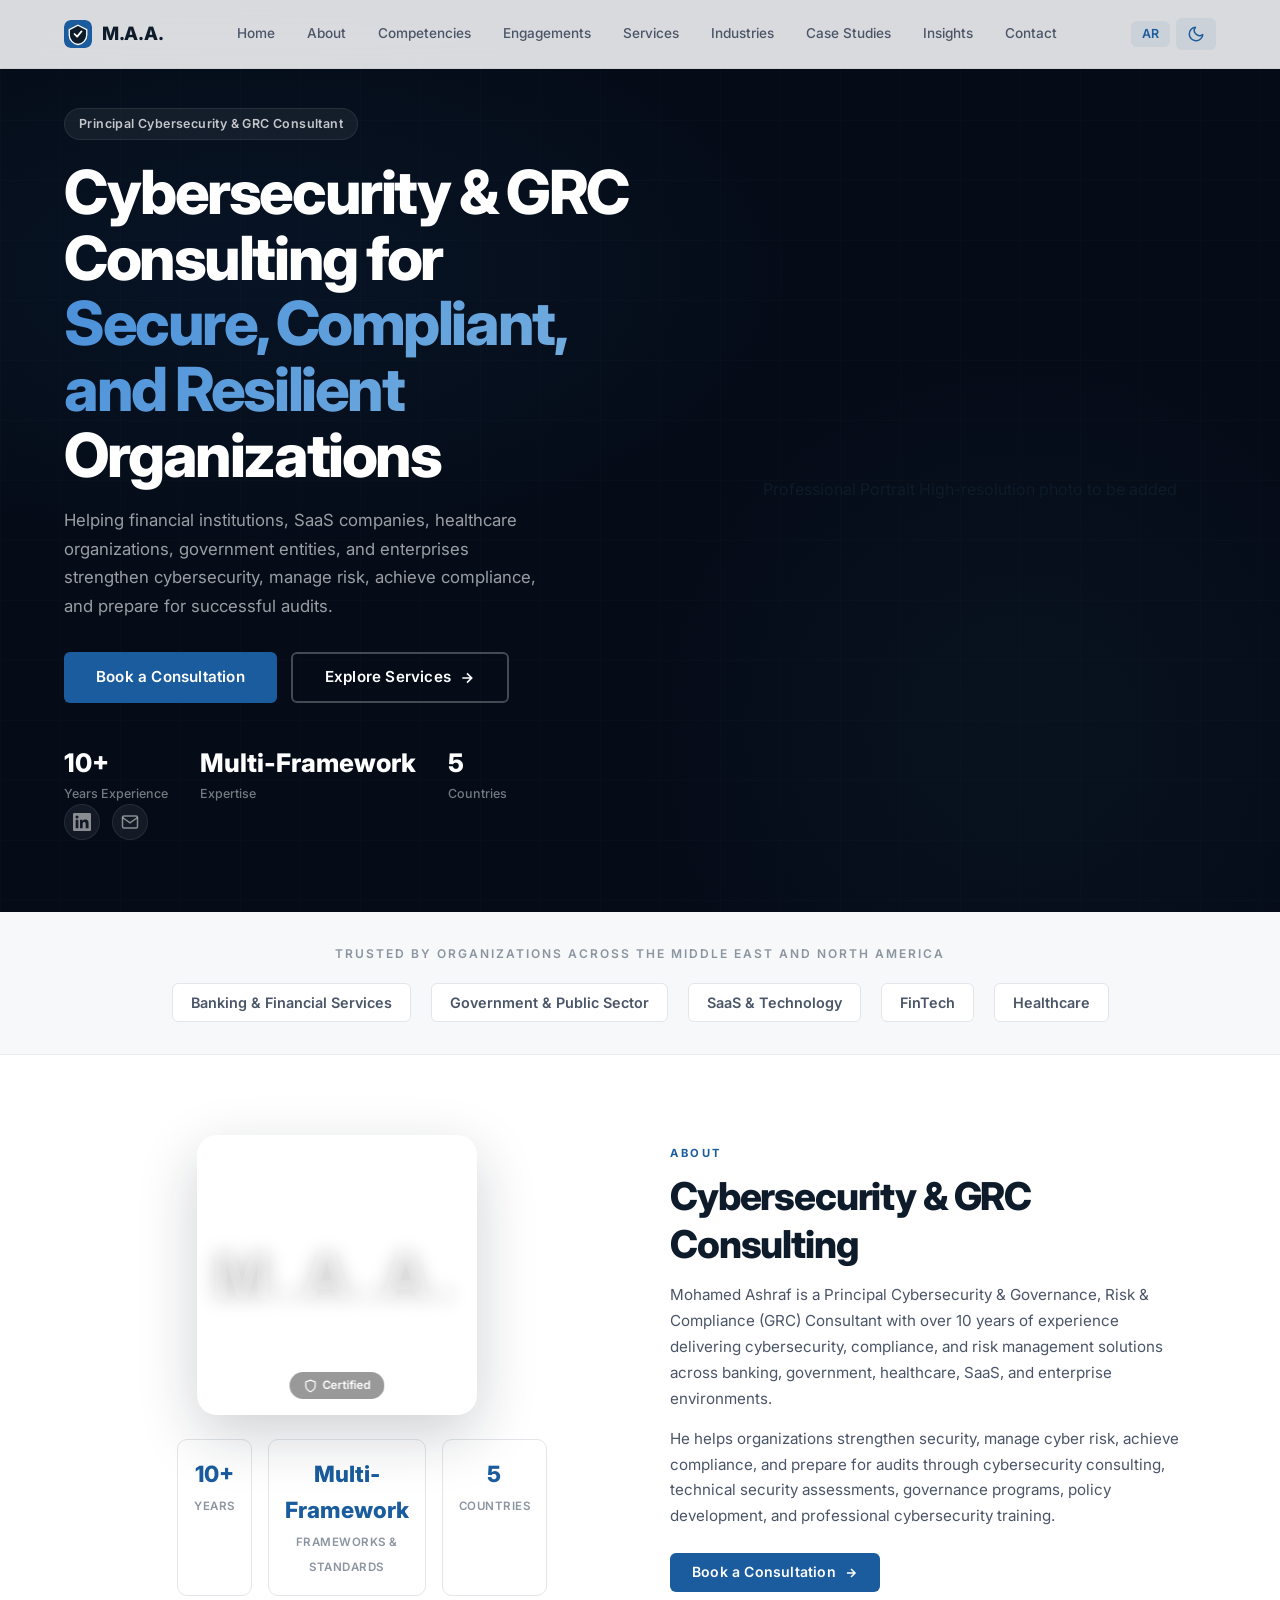
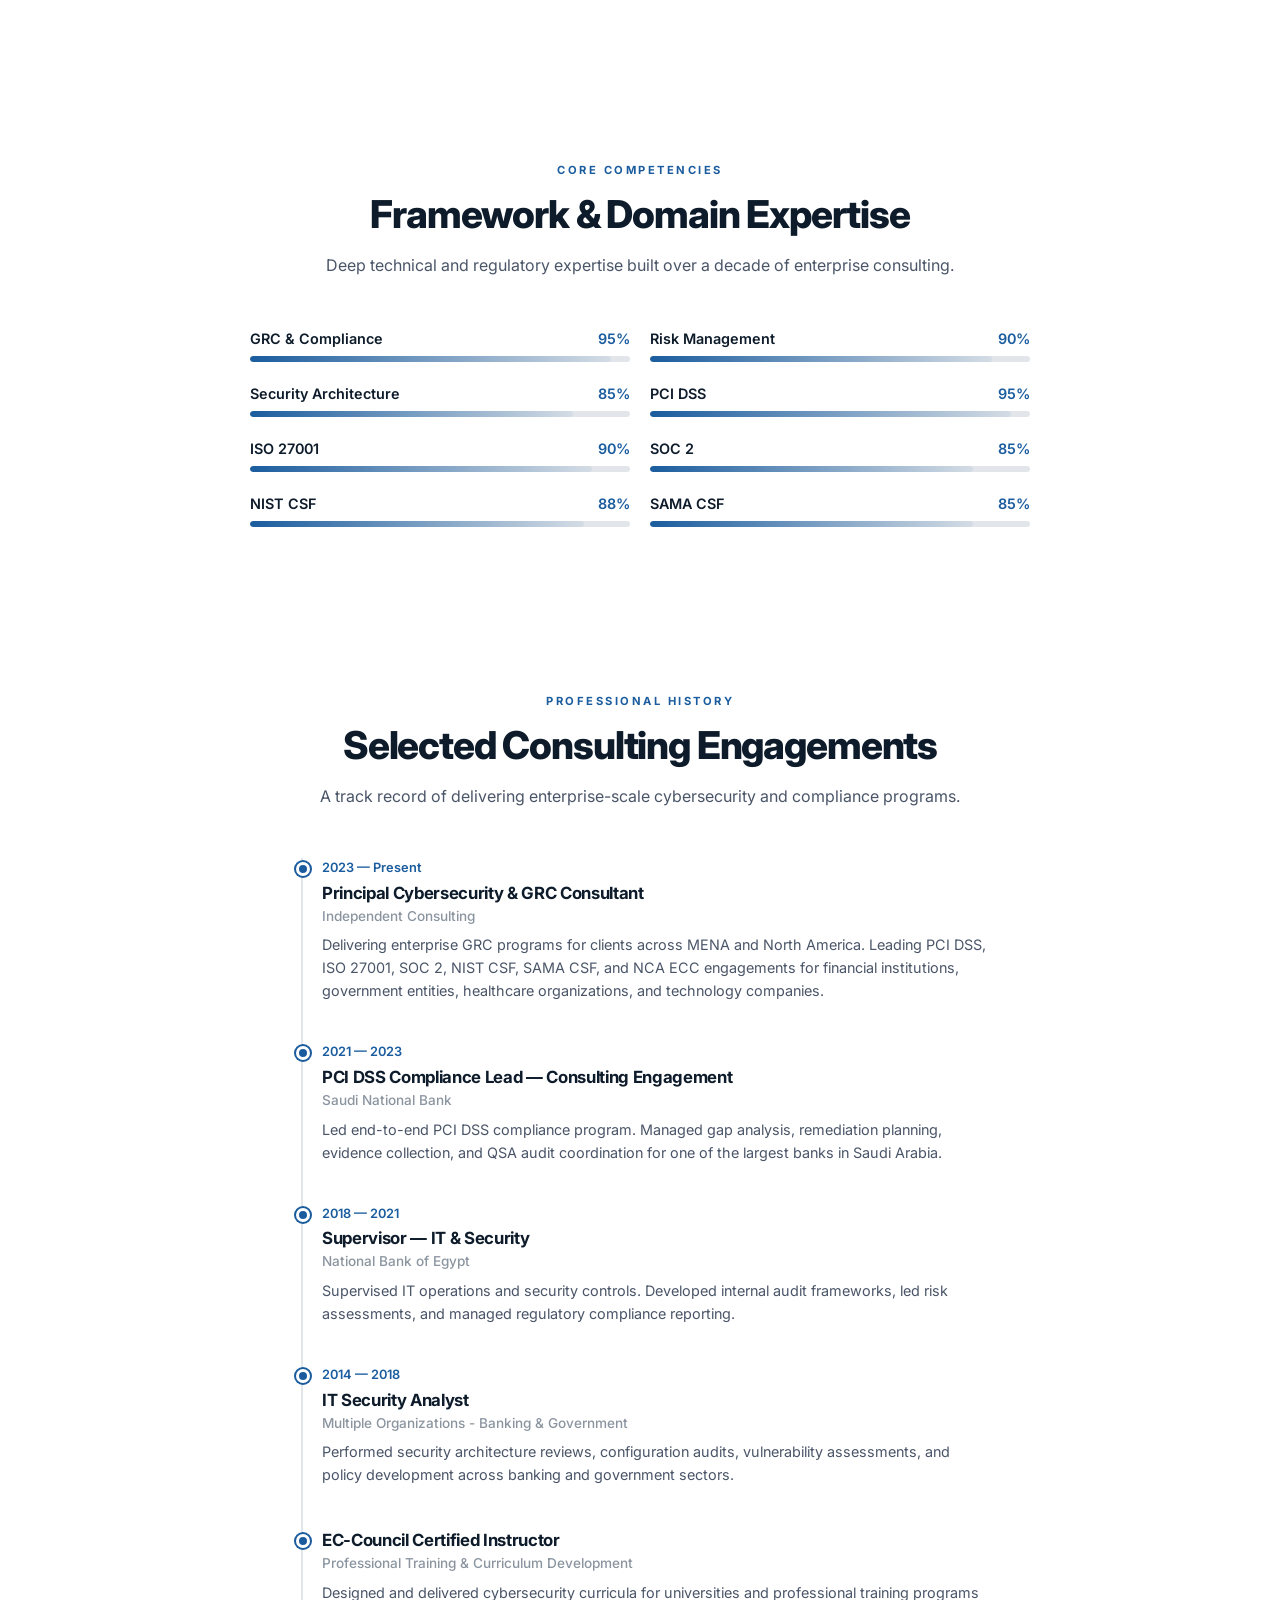
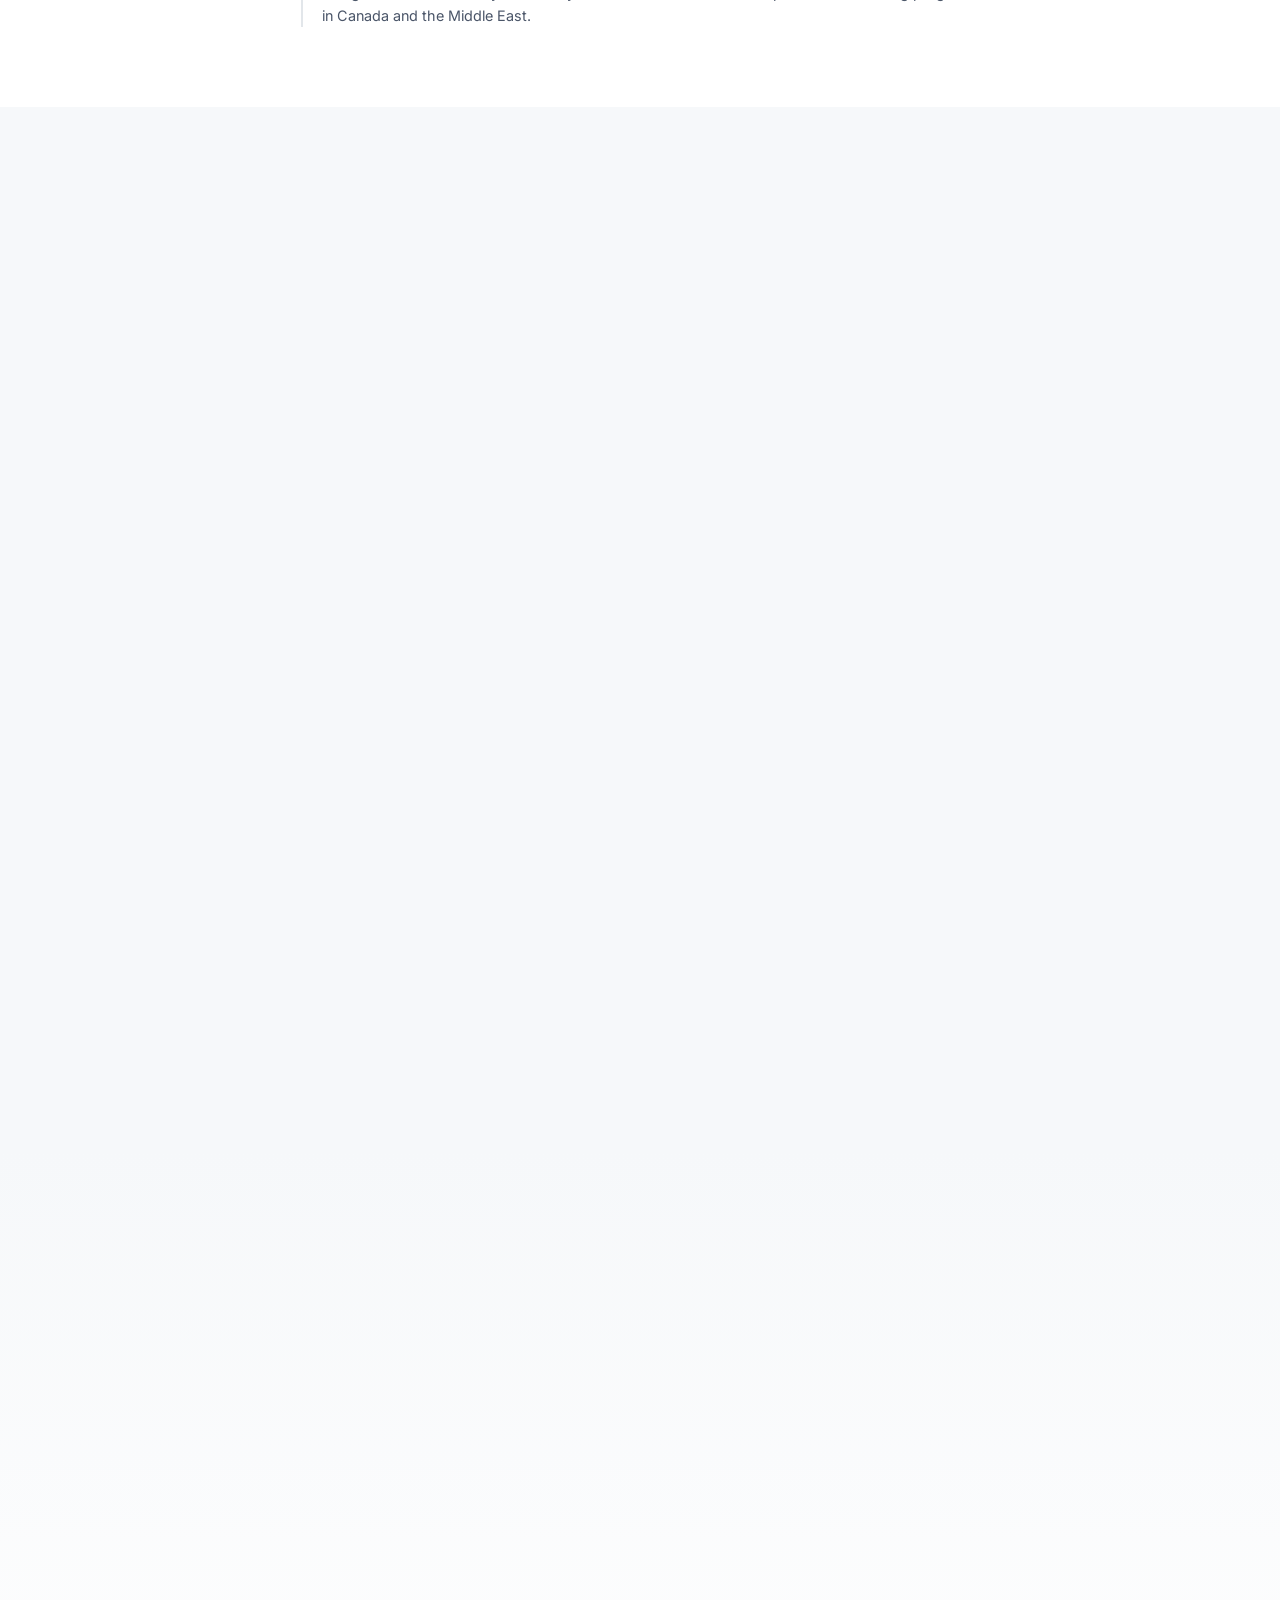
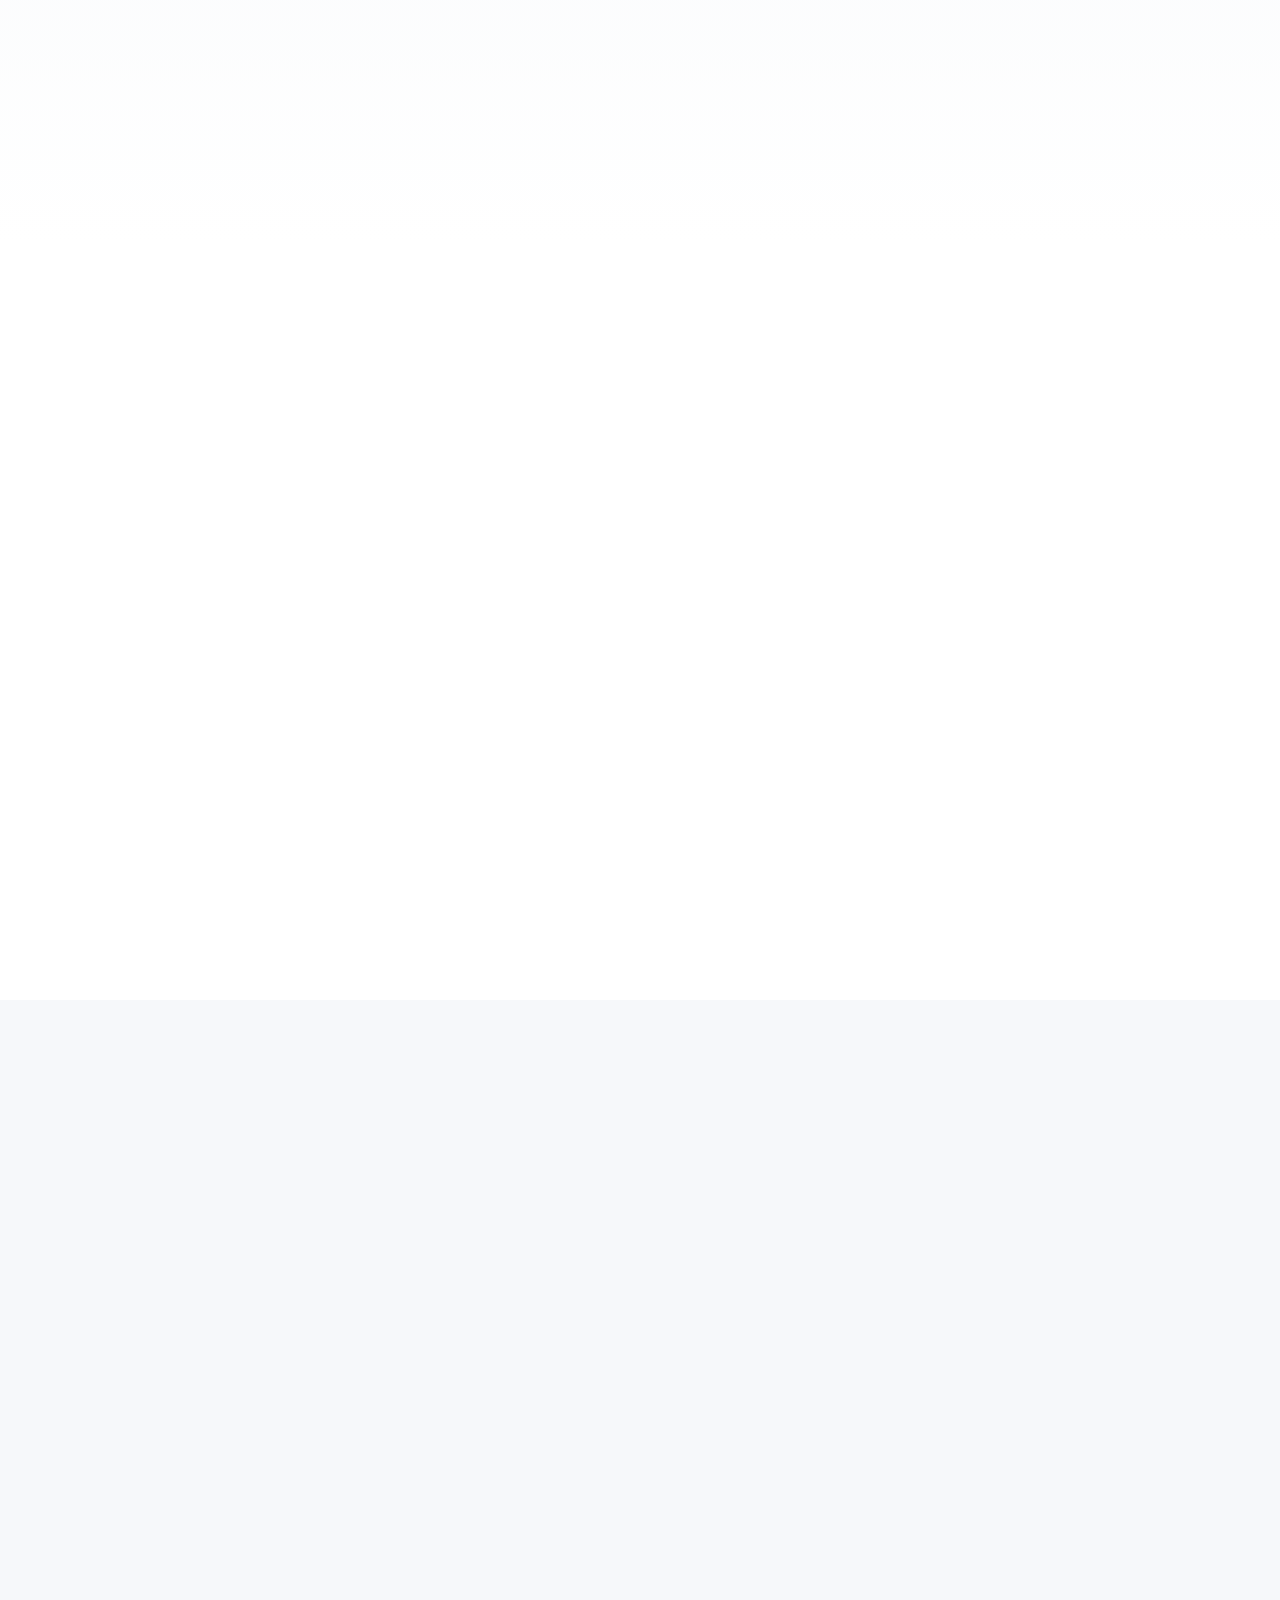
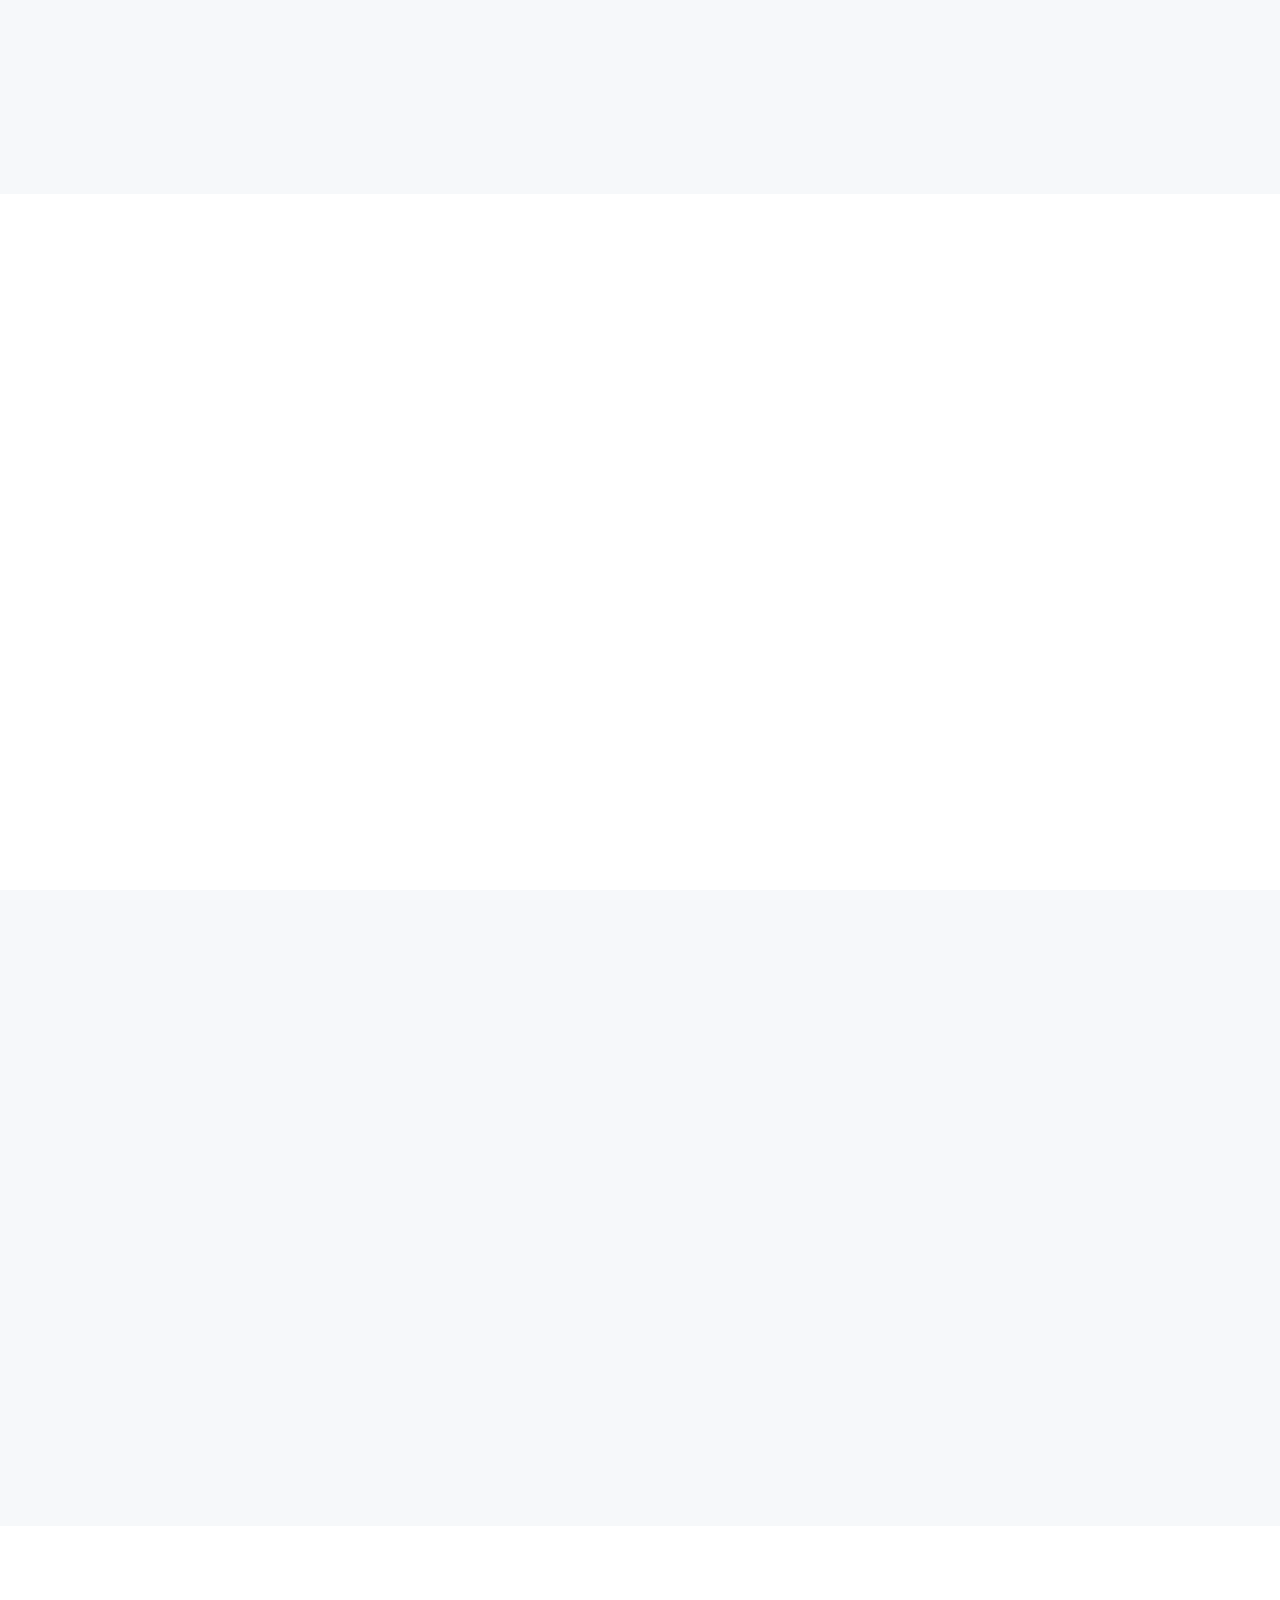
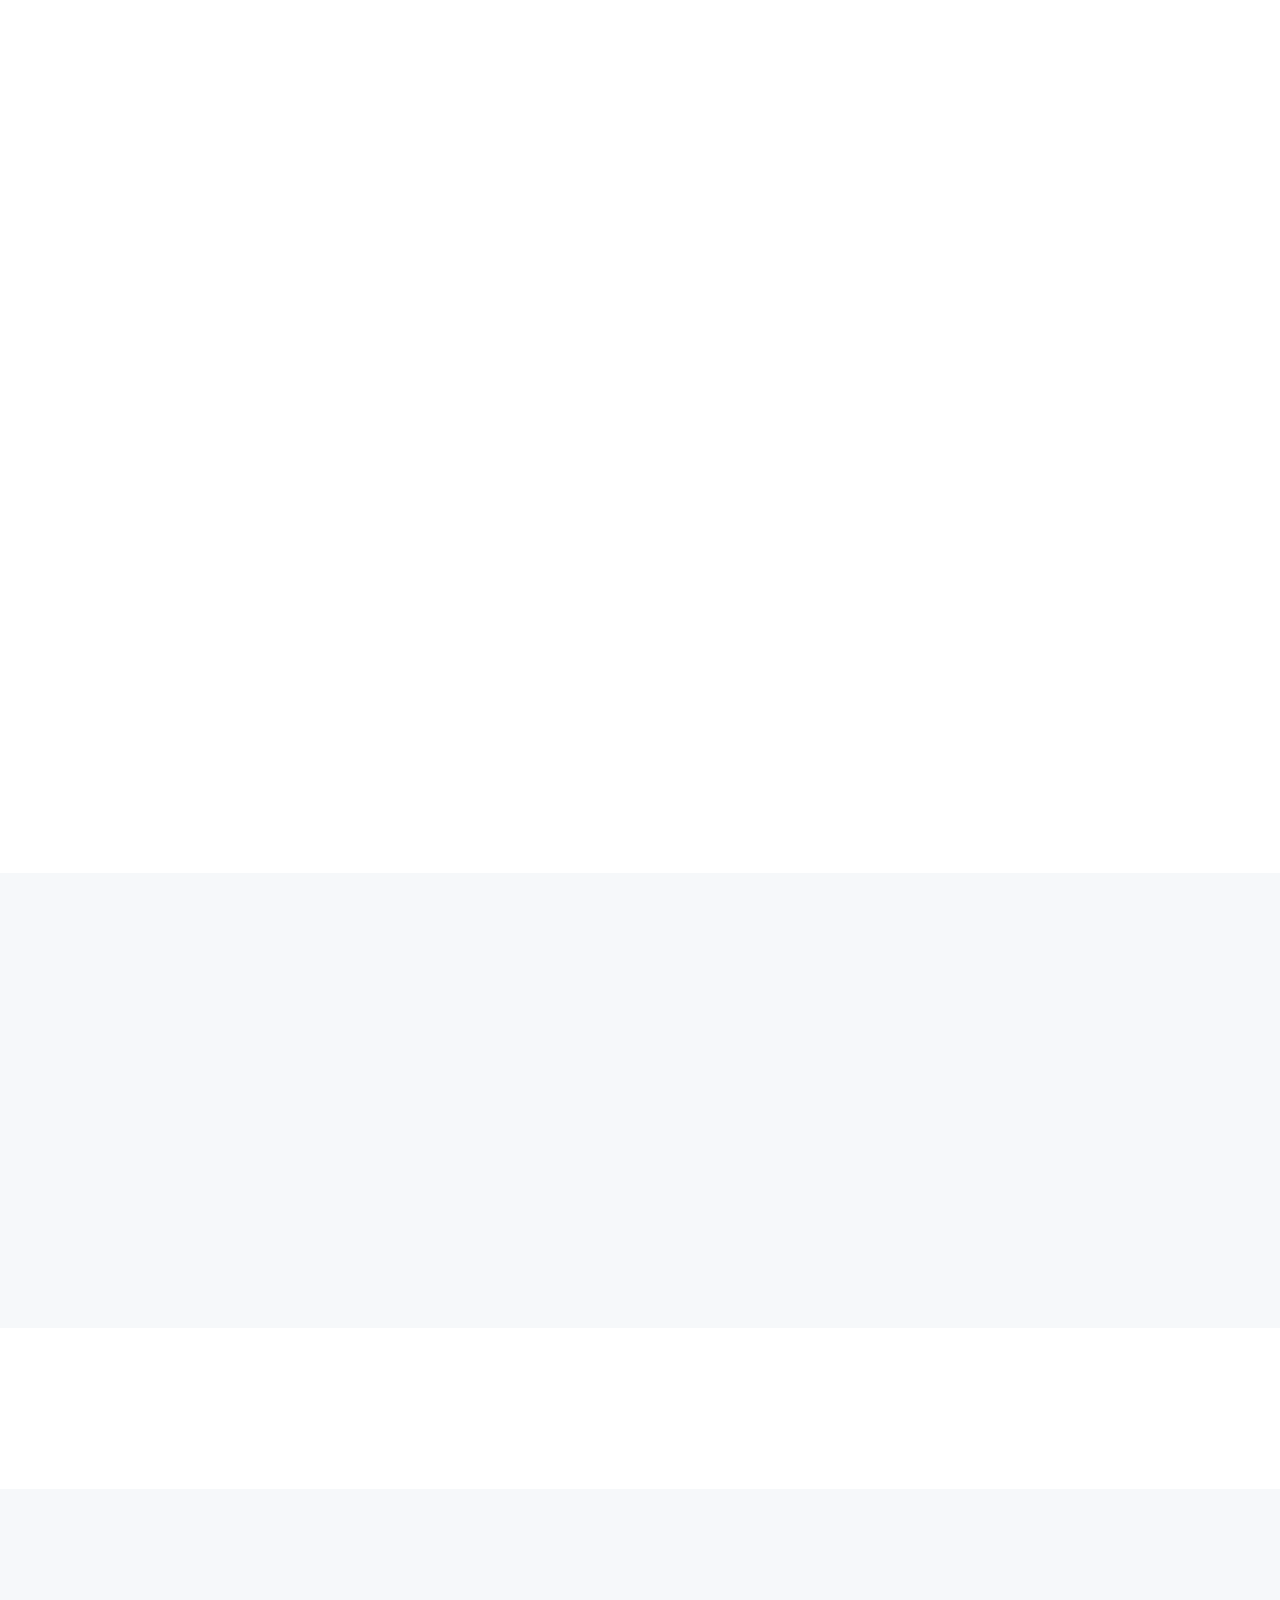
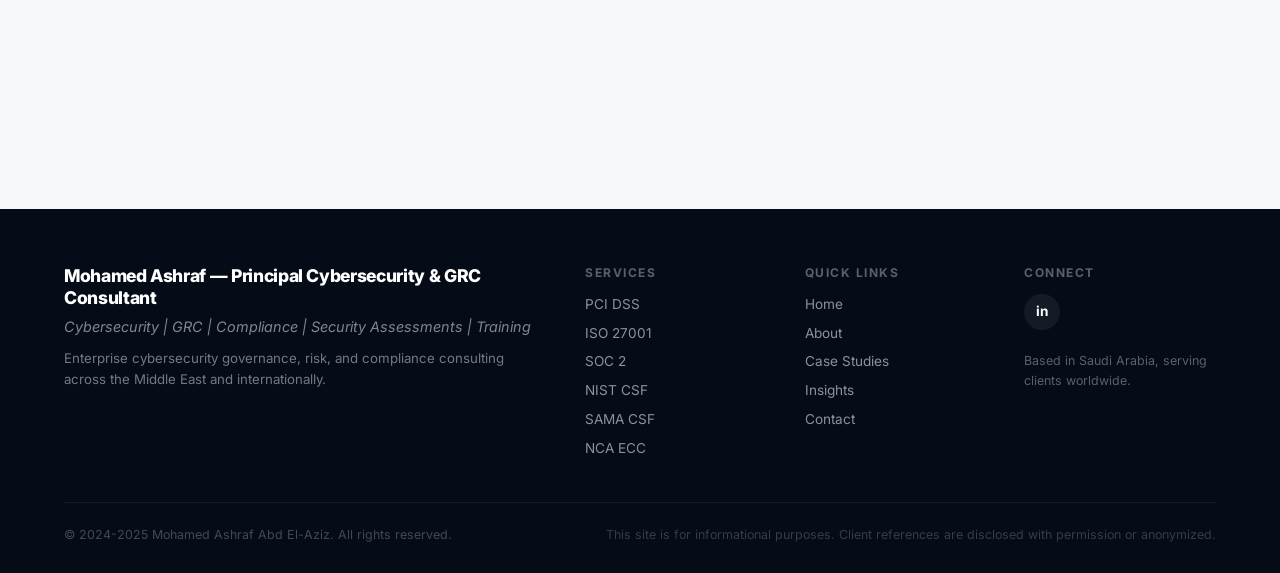
==== docs/index.html @ 520581af "refactor: final professional review - remove subscription/marketplace, fix claims, restructure servi" ====
﻿<!DOCTYPE html>
<html lang="en">
<head>
<meta charset="UTF-8">
<meta name="viewport" content="width=device-width, initial-scale=1.0">
<title>Mohamed Ashraf Abd El-Aziz — Principal Cybersecurity & GRC Consultant | PCI DSS | ISO 27001 | SOC 2 | SAMA | NCA</title>
<meta name="description" content="10+ years delivering enterprise cybersecurity governance, risk & compliance programs for banks, governments, healthcare, and SaaS across 5 countries. PCI DSS, ISO 27001, SOC 2, SAMA CSF, NCA ECC.">
<meta name="keywords" content="Cybersecurity Consultant, GRC Consultant, PCI DSS Consultant, ISO 27001 Consultant, SOC 2 Consultant, SAMA CSF, NCA ECC, Riyadh, Saudi Arabia, vCISO, Risk Management, Compliance">
<meta name="robots" content="index, follow">
<link rel="canonical" href="https://domain.com">
<meta property="og:title" content="Mohamed Ashraf Abd El-Aziz — Principal Cybersecurity & GRC Consultant">
<meta property="og:description" content="Enterprise cybersecurity governance, risk & compliance consulting for financial institutions, SaaS, healthcare, and government.">
<meta property="og:type" content="website">
<meta property="og:url" content="https://domain.com">
<link rel="preconnect" href="https://fonts.googleapis.com">
<link rel="preconnect" href="https://fonts.gstatic.com" crossorigin>
<link href="https://fonts.googleapis.com/css2?family=Inter:wght@300;400;500;600;700;800;900&family=JetBrains+Mono:wght@400;500&display=swap" rel="stylesheet" media="print" onload="this.media='all'">
<link rel="stylesheet" href="css/styles.css">
</head>
<body>

<!-- ==================== NAVIGATION ==================== -->
<nav class="navbar" role="navigation" aria-label="Main navigation">
<div class="container nav-container">
<a href="#" class="nav-logo" aria-label="Home">
<svg class="nav-logo-icon" width="28" height="28" viewBox="0 0 32 32" fill="none"><rect width="32" height="32" rx="8" fill="#1A5C9E"/><path d="M16 6l10 5v6c0 5.5-4.5 10.5-10 11-5.5-.5-10-5.5-10-11v-6l10-5z" fill="#0D1B2A" stroke="#fff" stroke-width="1.5"/><path d="M12 16l3 3 5-6" stroke="#fff" stroke-width="2" stroke-linecap="round" stroke-linejoin="round"/></svg>
<span class="nav-logo-text" data-edit="navBrand">M.A.A.</span>
</a>
<div class="nav-links" id="navLinks" role="menubar">
<a href="#" class="active" role="menuitem" data-i18n="home">Home</a>
<a href="#about" role="menuitem" data-i18n="about">About</a>
<a href="#skills" role="menuitem" data-i18n="skills">Competencies</a>
<a href="#experience" role="menuitem" data-i18n="experience">Engagements</a>
<a href="#services" role="menuitem" data-i18n="services">Services</a>
<a href="#industries" role="menuitem" data-i18n="industries">Industries</a>
<a href="#case-studies" role="menuitem" data-i18n="caseStudies">Case Studies</a>
<a href="#insights" role="menuitem" data-i18n="insights">Insights</a>
<a href="#contact" role="menuitem" data-i18n="contact">Contact</a>
</div>
<div class="nav-actions">
<button class="nav-icon-btn" id="langToggle" aria-label="Toggle language">AR</button>
<button class="nav-icon-btn" id="themeToggle" aria-label="Toggle theme">
<svg width="18" height="18" viewBox="0 0 24 24" fill="none" stroke="currentColor" stroke-width="2" stroke-linecap="round" stroke-linejoin="round"><path d="M21 12.79A9 9 0 1 1 11.21 3 7 7 0 0 0 21 12.79z"/></svg>
</button>
<!-- TODO: Future SaaS login -->
<button class="btn btn-primary btn-sm" id="loginBtn" data-i18n="login" style="display:none;">Login</button>
</div>
<button class="hamburger" id="hamburger" aria-label="Toggle menu"><span></span><span></span><span></span></button>
</div>
</nav>

<!-- ==================== HERO ==================== -->
<section class="hero" id="home">
<div class="hero-grid-bg"></div>
<div class="hero-gradient"></div>
<div class="container hero-container">
<div class="hero-content">
<div class="hero-badge" data-i18n="heroBadge" data-edit="heroBadge"><span class="hero-badge-dot"></span> Principal Cybersecurity & GRC Consultant</div>
<h1 class="hero-title">Cybersecurity & GRC Consulting for <span class="hero-title-em" data-edit="heroTitleLine2">Secure, Compliant, and Resilient</span> Organizations</h1>
<p class="hero-subtitle" data-i18n="heroSub" data-edit="heroSub">Helping financial institutions, SaaS companies, healthcare organizations, government entities, and enterprises strengthen cybersecurity, manage risk, achieve compliance, and prepare for successful audits.</p>
<div class="hero-ctas">
<a href="#contact" class="btn btn-primary btn-lg">
<span data-i18n="schedule">Book a Consultation</span>
</a>
<a href="#services" class="btn btn-outline btn-lg">
<span data-i18n="explore">Explore Services</span>
<svg width="16" height="16" viewBox="0 0 24 24" fill="none" stroke="currentColor" stroke-width="2.5"><path d="M5 12h14M12 5l7 7-7 7"/></svg>
</a>
</div>
<div class="hero-stats">
<div class="hero-stat">
<span class="hero-stat-num" data-edit="stat1num">10+</span>
<span class="hero-stat-label" data-edit="stat1label">Years Experience</span>
</div>
<div class="hero-stat">
<span class="hero-stat-num" data-edit="stat2num">Multi-Framework</span>
<span class="hero-stat-label" data-edit="stat2label">Expertise</span>
</div>
<div class="hero-stat">
<span class="hero-stat-num" data-edit="stat3val">5</span>
<span class="hero-stat-label" data-edit="stat3label">Countries</span>
</div>
</div>
<div class="hero-social">
<a href="#" aria-label="LinkedIn" class="hero-social-link">
<svg width="18" height="18" viewBox="0 0 24 24" fill="currentColor"><path d="M20.447 20.452h-3.554v-5.569c0-1.328-.027-3.037-1.852-3.037-1.853 0-2.136 1.445-2.136 2.939v5.667H9.351V9h3.414v1.561h.046c.477-.9 1.637-1.85 3.5-1.85 3.742 0 4.436 2.459 4.436 5.656v6.085zM5.337 7.433a2.062 2.062 0 01-2.063-2.065 2.064 2.064 0 112.063 2.065zM7.119 20.452H3.553V9h3.566v11.452zM22.225 0H1.771C.792 0 0 .774 0 1.729v20.542C0 23.227.792 24 1.771 24h20.451C23.2 24 24 23.227 24 22.271V1.729C24 .774 23.2 0 22.225 0z"/></svg>
</a>
<a href="#" aria-label="Email" class="hero-social-link">
<svg width="18" height="18" viewBox="0 0 24 24" fill="none" stroke="currentColor" stroke-width="2"><path d="M4 4h16c1.1 0 2 .9 2 2v12c0 1.1-.9 2-2 2H4c-1.1 0-2-.9-2-2V6c0-1.1.9-2 2-2z"/><polyline points="22,6 12,13 2,6"/></svg>
</a>
</div>
</div>
<div class="hero-visual">
<div class="hero-photo-placeholder">
Professional Portrait
<span class="hero-photo-note">High-resolution photo to be added</span>
</div>
</div>
</div>
</section>

<!-- ==================== TRUSTED BY ==================== -->
<section class="trusted-section">
<div class="container">
<p class="trusted-label" data-i18n="trustedBy" data-edit="trustedBy">Trusted by leading organizations across the Middle East and North America</p>
<div class="trusted-logos">
<div class="trusted-logo" data-i18n="snb" data-edit="snb">Banking & Financial Services</div>
<div class="trusted-logo" data-i18n="diriyah" data-edit="diriyah">Government & Public Sector</div>
<div class="trusted-logo" data-i18n="nvits" data-edit="nvits">SaaS & Technology</div>
<div class="trusted-logo" data-i18n="parentApp" data-edit="parentApp">FinTech</div>
<div class="trusted-logo" data-i18n="healthcare" data-edit="healthcare">Healthcare</div>
</div>
</div>
</section>

<!-- ==================== ABOUT ==================== -->
<section class="section" id="about">
<div class="container">
<div class="about-layout">
<div class="about-visual">
<div class="about-image-card">
<div class="about-initials">M.A.A.</div>
<div class="about-image-badge">
<svg width="14" height="14" viewBox="0 0 24 24" fill="none" stroke="currentColor" stroke-width="2"><path d="M12 22s8-4 8-10V5l-8-3-8 3v7c0 6 8 10 8 10z"/></svg>
Certified
</div>
</div>
<div class="about-metrics">
<div class="about-metric"><span class="about-metric-num" data-edit="aboutMetric1">10+</span><span class="about-metric-label">Years</span></div>
<div class="about-metric"><span class="about-metric-num" data-edit="aboutMetric2">Multi-Framework</span><span class="about-metric-label">Frameworks & Standards</span></div>
<div class="about-metric"><span class="about-metric-num" data-edit="aboutMetric3">5</span><span class="about-metric-label">Countries</span></div>
</div>
</div>
<div class="about-content">
<span class="section-label" data-i18n="aboutLabel" data-edit="aboutLabel">About</span>
<h2 class="section-title" data-i18n="aboutTitle" data-edit="aboutTitle">Turning Compliance Into Competitive Advantage</h2>
<p class="about-text" data-i18n="aboutP1" data-edit="aboutP1">Mohamed Ashraf is a Principal Cybersecurity & Governance, Risk & Compliance (GRC) Consultant with over 10 years of experience delivering cybersecurity, compliance, and risk management solutions across banking, government, healthcare, SaaS, and enterprise environments.</p>
<p class="about-text" data-i18n="aboutP2" data-edit="aboutP2">He helps organizations strengthen security, manage cyber risk, achieve compliance, and prepare for audits through cybersecurity consulting, technical security assessments, governance programs, policy development, and professional cybersecurity training.</p>
<div class="about-actions">
<a href="#contact" class="btn btn-primary">
<span data-i18n="schedule">Book a Consultation</span>
<svg width="14" height="14" viewBox="0 0 24 24" fill="none" stroke="currentColor" stroke-width="2.5"><path d="M5 12h14M12 5l7 7-7 7"/></svg>
</a>
</div>
</div>
</div>
</div>
</section>

<!-- ==================== SKILLS ==================== -->
<section class="section skills-section" id="skills">
<div class="container">
<div class="section-header">
<span class="section-label" data-i18n="skillsLabel" data-edit="skillsLabel">Core Competencies</span>
<h2 class="section-title" data-i18n="skillsTitle" data-edit="skillsTitle">Framework & Domain Expertise</h2>
<p class="section-desc" data-i18n="skillsDesc" data-edit="skillsDesc">Deep technical and regulatory expertise developed over a decade of hands-on consulting across industries and frameworks.</p>
</div>
<div class="skills-grid">
<div class="skill-item">
<div class="skill-info"><span data-edit="skill1name">GRC & Compliance</span><span data-edit="skill1pct">95%</span></div>
<div class="skill-bar"><div class="skill-bar-fill" style="width:95%"></div></div>
</div>
<div class="skill-item">
<div class="skill-info"><span data-edit="skill2name">Risk Management</span><span data-edit="skill2pct">90%</span></div>
<div class="skill-bar"><div class="skill-bar-fill" style="width:90%"></div></div>
</div>
<div class="skill-item">
<div class="skill-info"><span data-edit="skill3name">Security Architecture</span><span data-edit="skill3pct">85%</span></div>
<div class="skill-bar"><div class="skill-bar-fill" style="width:85%"></div></div>
</div>
<div class="skill-item">
<div class="skill-info"><span data-edit="skill4name">PCI DSS</span><span data-edit="skill4pct">95%</span></div>
<div class="skill-bar"><div class="skill-bar-fill" style="width:95%"></div></div>
</div>
<div class="skill-item">
<div class="skill-info"><span data-edit="skill5name">ISO 27001</span><span data-edit="skill5pct">90%</span></div>
<div class="skill-bar"><div class="skill-bar-fill" style="width:90%"></div></div>
</div>
<div class="skill-item">
<div class="skill-info"><span data-edit="skill6name">SOC 2</span><span data-edit="skill6pct">85%</span></div>
<div class="skill-bar"><div class="skill-bar-fill" style="width:85%"></div></div>
</div>
<div class="skill-item">
<div class="skill-info"><span data-edit="skill7name">NIST CSF</span><span data-edit="skill7pct">88%</span></div>
<div class="skill-bar"><div class="skill-bar-fill" style="width:88%"></div></div>
</div>
<div class="skill-item">
<div class="skill-info"><span data-edit="skill8name">SAMA CSF</span><span data-edit="skill8pct">85%</span></div>
<div class="skill-bar"><div class="skill-bar-fill" style="width:85%"></div></div>
</div>
</div>
</div>
</section>

<!-- ==================== EXPERIENCE TIMELINE ==================== -->
<section class="section timeline-section" id="experience">
<div class="container">
<div class="section-header">
<span class="section-label" data-i18n="expLabel" data-edit="expLabel">Professional History</span>
<h2 class="section-title" data-i18n="expTitle" data-edit="expTitle">Selected Consulting Engagements</h2>
<p class="section-desc" data-i18n="expDesc" data-edit="expDesc">A track record of delivering enterprise-scale cybersecurity and compliance programs.</p>
</div>
<div class="timeline">
<div class="timeline-item">
<div class="timeline-dot"></div>
<div class="timeline-date" data-edit="exp1date">2023 — Present</div>
<div class="timeline-content">
<h4 data-edit="exp1title">Principal Cybersecurity & GRC Consultant</h4>
<span class="timeline-org" data-edit="exp1org">Independent Consulting</span>
<p data-edit="exp1desc">Delivering enterprise GRC programs for clients across MENA and North America. Leading PCI DSS, ISO 27001, SOC 2, NIST CSF, SAMA CSF, and NCA ECC engagements for financial institutions, government entities, healthcare organizations, and technology companies.</p>
</div>
</div>
<div class="timeline-item">
<div class="timeline-dot"></div>
<div class="timeline-date" data-edit="exp2date">2021 — 2023</div>
<div class="timeline-content">
<h4 data-edit="exp2title">PCI DSS Compliance Lead — Consulting Engagement</h4>
<span class="timeline-org" data-edit="exp2org">Saudi National Bank</span>
<p data-edit="exp2desc">Led end-to-end PCI DSS compliance program. Managed gap analysis, remediation planning, evidence collection, and QSA audit coordination for one of the largest banks in Saudi Arabia.</p>
</div>
</div>
<div class="timeline-item">
<div class="timeline-dot"></div>
<div class="timeline-date" data-edit="exp3date">2018 — 2021</div>
<div class="timeline-content">
<h4 data-edit="exp3title">Supervisor — IT & Security</h4>
<span class="timeline-org" data-edit="exp3org">National Bank of Egypt</span>
<p data-edit="exp3desc">Supervised IT operations and security controls. Developed internal audit frameworks, led risk assessments, and managed regulatory compliance reporting.</p>
</div>
</div>
<div class="timeline-item">
<div class="timeline-dot"></div>
<div class="timeline-date" data-edit="exp4date">2014 — 2018</div>
<div class="timeline-content">
<h4 data-edit="exp4title">IT Security Analyst</h4>
<span class="timeline-org" data-edit="exp4org">Multiple Organizations - Banking & Government</span>
<p data-edit="exp4desc">Performed security architecture reviews, configuration audits, vulnerability assessments, and policy development across banking and government sectors.</p>
</div>
</div>
<div class="timeline-item">
<div class="timeline-dot"></div>
<div class="timeline-date" data-edit="exp5date"></div>
<div class="timeline-content">
<h4 data-edit="exp5title">EC-Council Certified Instructor</h4>
<span class="timeline-org" data-edit="exp5org">Professional Training & Curriculum Development</span>
<p data-edit="exp5desc">Designed and delivered cybersecurity curricula for universities and professional training programs in Canada and the Middle East.</p>
</div>
</div>
</div>
</div>
</section>

<!-- ==================== SERVICES OVERVIEW ==================== -->
<section class="section section-alt" id="services">
<div class="container">
<div class="section-header">
<span class="section-label" data-i18n="servicesLabel" data-edit="servicesLabel">What I Do</span>
<h2 class="section-title" data-i18n="servicesTitle" data-edit="servicesTitle">Cybersecurity & Compliance Consulting</h2>
<p class="section-desc" data-i18n="servicesDesc" data-edit="servicesDesc">Every engagement is tailored to your industry, regulatory environment, and business objectives. These are the outcomes I deliver — not a menu of products.</p>
</div>

<div class="service-tabs" role="tablist">
<button class="service-tab active" data-tab="compliance" role="tab" data-i18n="tabCompliance">Compliance & GRC</button>
<button class="service-tab" data-tab="assessments" role="tab" data-i18n="tabAssessments">Cybersecurity Assessments</button>
<button class="service-tab" data-tab="documentation" role="tab" data-i18n="tabDocumentation">Documentation & Programs</button>
<button class="service-tab" data-tab="training" role="tab" data-i18n="tabTraining">Training</button>
<button class="service-tab" data-tab="vciso" role="tab" data-i18n="tabVCISO">vCISO</button>
</div>

<!-- Compliance & GRC -->
<div class="service-panel active" id="panel-compliance">
<div class="service-grid">
<div class="service-card" data-service="pci">
<div class="service-card-top">
<span class="service-framework">PCI DSS v4.0.1</span>
<h3 data-i18n="pciTitle">PCI DSS Compliance</h3>
<p data-i18n="pciDesc">End-to-end program management covering all 12 requirements. Gap assessment, evidence collection, control testing, and audit readiness for merchants, banks, and FinTechs.</p>
</div>
<div class="service-card-bottom">
<div class="service-tags">
<span data-edit="svcTag_pci1">Gap Analysis</span><span data-edit="svcTag_pci2">Evidence Review</span><span data-edit="svcTag_pci3">Audit Readiness</span>
</div>
<a href="#contact" class="service-cta" data-i18n="bookConsult">Book a Consultation <svg width="12" height="12" viewBox="0 0 24 24" fill="none" stroke="currentColor" stroke-width="2.5"><path d="M5 12h14M12 5l7 7-7 7"/></svg></a>
</div>
</div>
<div class="service-card" data-service="iso">
<div class="service-card-top">
<span class="service-framework">ISO 27001:2022</span>
<h3 data-i18n="isoTitle">ISO 27001 Compliance</h3>
<p data-i18n="isoDesc">Full lifecycle support: gap analysis, ISMS design, risk assessment, Statement of Applicability, internal audit, and certification body liaison.</p>
</div>
<div class="service-card-bottom">
<div class="service-tags"><span data-edit="svcTag_iso1">ISMS</span><span data-edit="svcTag_iso2">Internal Audit</span><span data-edit="svcTag_iso3">Certification</span></div>
<a href="#contact" class="service-cta" data-i18n="bookConsult">Book a Consultation <svg width="12" height="12" viewBox="0 0 24 24" fill="none" stroke="currentColor" stroke-width="2.5"><path d="M5 12h14M12 5l7 7-7 7"/></svg></a>
</div>
</div>
<div class="service-card" data-service="soc2">
<div class="service-card-top">
<span class="service-framework">SOC 2</span>
<h3 data-i18n="soc2Title">SOC 2 Readiness</h3>
<p data-i18n="soc2Desc">Trust Service Criteria mapping, control identification, evidence collection processes, pre-audit testing, and remediation planning for Type I and Type II reports.</p>
</div>
<div class="service-card-bottom">
<div class="service-tags"><span data-edit="svcTag_soc21">TSC Mapping</span><span data-edit="svcTag_soc22">Readiness</span><span data-edit="svcTag_soc23">Type I/II</span></div>
<a href="#contact" class="service-cta" data-i18n="bookConsult">Book a Consultation <svg width="12" height="12" viewBox="0 0 24 24" fill="none" stroke="currentColor" stroke-width="2.5"><path d="M5 12h14M12 5l7 7-7 7"/></svg></a>
</div>
</div>
<div class="service-card" data-service="nist">
<div class="service-card-top">
<span class="service-framework">NIST CSF 2.0</span>
<h3 data-i18n="nistTitle">NIST CSF Alignment</h3>
<p data-i18n="nistDesc">Maturity assessment across all 6 functions (Govern, Identify, Protect, Detect, Respond, Recover). Strategic roadmap and control implementation guidance.</p>
</div>
<div class="service-card-bottom">
<div class="service-tags"><span data-edit="svcTag_nist1">Maturity</span><span data-edit="svcTag_nist2">Roadmap</span><span data-edit="svcTag_nist3">Controls</span></div>
<a href="#contact" class="service-cta" data-i18n="bookConsult">Book a Consultation <svg width="12" height="12" viewBox="0 0 24 24" fill="none" stroke="currentColor" stroke-width="2.5"><path d="M5 12h14M12 5l7 7-7 7"/></svg></a>
</div>
</div>
<div class="service-card" data-service="sama">
<div class="service-card-top">
<span class="service-framework">SAMA CSF</span>
<h3 data-i18n="samaTitle">SAMA CSF Implementation</h3>
<p data-i18n="samaDesc">Regulatory compliance for Saudi financial institutions. Domain mapping, control testing, and evidence management for SAMA licensing requirements.</p>
</div>
<div class="service-card-bottom">
<div class="service-tags"><span data-edit="svcTag_sama1">Financial</span><span data-edit="svcTag_sama2">Licensing</span><span data-edit="svcTag_sama3">Regulatory</span></div>
<a href="#contact" class="service-cta" data-i18n="bookConsult">Book a Consultation <svg width="12" height="12" viewBox="0 0 24 24" fill="none" stroke="currentColor" stroke-width="2.5"><path d="M5 12h14M12 5l7 7-7 7"/></svg></a>
</div>
</div>
<div class="service-card" data-service="nca">
<div class="service-card-top">
<span class="service-framework">NCA ECC</span>
<h3 data-i18n="ncaTitle">NCA ECC Compliance</h3>
<p data-i18n="ncaDesc">Compliance with Saudi Arabia's National Cybersecurity Authority framework for government entities and critical infrastructure organizations.</p>
</div>
<div class="service-card-bottom">
<div class="service-tags"><span data-edit="svcTag_nca1">Government</span><span data-edit="svcTag_nca2">Critical Infra</span><span data-edit="svcTag_nca3">NCA</span></div>
<a href="#contact" class="service-cta" data-i18n="bookConsult">Book a Consultation <svg width="12" height="12" viewBox="0 0 24 24" fill="none" stroke="currentColor" stroke-width="2.5"><path d="M5 12h14M12 5l7 7-7 7"/></svg></a>
</div>
</div>
</div>
</div>

<!-- Cybersecurity Assessments -->
<div class="service-panel" id="panel-assessments">
<div class="service-grid">
<div class="service-card">
<div class="service-card-top">
<span class="service-framework">Architecture</span>
<h3 data-i18n="archTitle">Security Architecture Review</h3>
<p data-i18n="archDesc">Comprehensive review of network, cloud, application, and physical architectures. Threat modeling, gap identification, and prioritized recommendations.</p>
</div>
<div class="service-card-bottom">
<div class="service-tags"><span data-edit="svcTag_arch1">Network</span><span data-edit="svcTag_arch2">Cloud</span><span data-edit="svcTag_arch3">Threat Model</span></div>
<a href="#contact" class="service-cta" data-i18n="bookConsult">Book a Consultation <svg width="12" height="12" viewBox="0 0 24 24" fill="none" stroke="currentColor" stroke-width="2.5"><path d="M5 12h14M12 5l7 7-7 7"/></svg></a>
</div>
</div>
<div class="service-card">
<div class="service-card-top">
<span class="service-framework">Network Security</span>
<h3 data-i18n="netReviewTitle">Network Security Review</h3>
<p data-i18n="netReviewDesc">Firewall rule set review, network diagram validation, segmentation testing, and security baseline configuration assessment across enterprise networks.</p>
</div>
<div class="service-card-bottom">
<div class="service-tags"><span data-edit="svcTag_net1">Firewall</span><span data-edit="svcTag_net2">Segmentation</span><span data-edit="svcTag_net3">Baselines</span></div>
<a href="#contact" class="service-cta" data-i18n="bookConsult">Book a Consultation <svg width="12" height="12" viewBox="0 0 24 24" fill="none" stroke="currentColor" stroke-width="2.5"><path d="M5 12h14M12 5l7 7-7 7"/></svg></a>
</div>
</div>
<div class="service-card">
<div class="service-card-top">
<span class="service-framework">Vulnerability</span>
<h3 data-i18n="vulnTitle">Vulnerability Assessment</h3>
<p data-i18n="vulnDesc">Systematic identification and evaluation of security vulnerabilities across infrastructure, applications, and configurations with prioritized remediation guidance.</p>
</div>
<div class="service-card-bottom">
<div class="service-tags"><span data-edit="svcTag_vuln1">Scanning</span><span data-edit="svcTag_vuln2">Prioritization</span><span data-edit="svcTag_vuln3">Remediation</span></div>
<a href="#contact" class="service-cta" data-i18n="bookConsult">Book a Consultation <svg width="12" height="12" viewBox="0 0 24 24" fill="none" stroke="currentColor" stroke-width="2.5"><path d="M5 12h14M12 5l7 7-7 7"/></svg></a>
</div>
</div>
<div class="service-card">
<div class="service-card-top">
<span class="service-framework">Access Control</span>
<h3 data-i18n="accessTitle">Access & Privileged Access Review</h3>
<p data-i18n="accessDesc">User access and privileged access review including role mapping, separation of duties analysis, and least-privilege optimization across critical systems.</p>
</div>
<div class="service-card-bottom">
<div class="service-tags"><span data-edit="svcTag_access1">RBAC</span><span data-edit="svcTag_access2">SoD</span><span data-edit="svcTag_access3">PAM</span></div>
<a href="#contact" class="service-cta" data-i18n="bookConsult">Book a Consultation <svg width="12" height="12" viewBox="0 0 24 24" fill="none" stroke="currentColor" stroke-width="2.5"><path d="M5 12h14M12 5l7 7-7 7"/></svg></a>
</div>
</div>
<div class="service-card">
<div class="service-card-top">
<span class="service-framework">Incident Response</span>
<h3 data-i18n="irReviewTitle">Incident Response Review</h3>
<p data-i18n="irReviewDesc">Assessment of incident response plans, playbooks, escalation procedures, and tabletop exercise facilitation with improvement recommendations.</p>
</div>
<div class="service-card-bottom">
<div class="service-tags"><span data-edit="svcTag_ir1">Playbooks</span><span data-edit="svcTag_ir2">Tabletop</span><span data-edit="svcTag_ir3">Lessons Learned</span></div>
<a href="#contact" class="service-cta" data-i18n="bookConsult">Book a Consultation <svg width="12" height="12" viewBox="0 0 24 24" fill="none" stroke="currentColor" stroke-width="2.5"><path d="M5 12h14M12 5l7 7-7 7"/></svg></a>
</div>
</div>
<div class="service-card">
<div class="service-card-top">
<span class="service-framework">Resilience</span>
<h3 data-i18n="bcrTitle">Business Continuity Review</h3>
<p data-i18n="bcrDesc">BCP/DR plan review, business impact analysis, recovery testing validation, and improvement recommendations for organizational resilience.</p>
</div>
<div class="service-card-bottom">
<div class="service-tags"><span data-edit="svcTag_bcr1">BCP</span><span data-edit="svcTag_bcr2">DR</span><span data-edit="svcTag_bcr3">Recovery</span></div>
<a href="#contact" class="service-cta" data-i18n="bookConsult">Book a Consultation <svg width="12" height="12" viewBox="0 0 24 24" fill="none" stroke="currentColor" stroke-width="2.5"><path d="M5 12h14M12 5l7 7-7 7"/></svg></a>
</div>
</div>
</div>
</div>

<!-- Documentation & Programs -->
<div class="service-panel" id="panel-documentation">
<div class="service-grid">
<div class="service-card">
<div class="service-card-top">
<span class="service-framework">Full Suite</span>
<h3 data-i18n="policyTitle">Policy Development</h3>
<p data-i18n="policyDesc">Comprehensive cybersecurity policy development aligned to your chosen framework(s). Practical, enforceable, and audit-ready documentation suites.</p>
</div>
<div class="service-card-bottom">
<div class="service-tags"><span data-edit="svcTag_pol1">Policies</span><span data-edit="svcTag_pol2">Standards</span><span data-edit="svcTag_pol3">Guidelines</span></div>
<a href="#contact" class="service-cta" data-i18n="bookConsult">Book a Consultation <svg width="12" height="12" viewBox="0 0 24 24" fill="none" stroke="currentColor" stroke-width="2.5"><path d="M5 12h14M12 5l7 7-7 7"/></svg></a>
</div>
</div>
<div class="service-card">
<div class="service-card-top">
<span class="service-framework">Operational</span>
<h3 data-i18n="procTitle">Procedure Development</h3>
<p data-i18n="procDesc">Detailed operational procedures for security operations, incident handling, access management, change control, and compliance monitoring.</p>
</div>
<div class="service-card-bottom">
<div class="service-tags"><span data-edit="svcTag_proc1">SOPs</span><span data-edit="svcTag_proc2">Workflows</span><span data-edit="svcTag_proc3">Checklists</span></div>
<a href="#contact" class="service-cta" data-i18n="bookConsult">Book a Consultation <svg width="12" height="12" viewBox="0 0 24 24" fill="none" stroke="currentColor" stroke-width="2.5"><path d="M5 12h14M12 5l7 7-7 7"/></svg></a>
</div>
</div>
<div class="service-card">
<div class="service-card-top">
<span class="service-framework">Risk</span>
<h3 data-i18n="riskRegTitle">Risk Register Development</h3>
<p data-i18n="riskRegDesc">Quantitative and qualitative risk analysis. Risk register development, heat mapping, treatment planning, and executive reporting.</p>
</div>
<div class="service-card-bottom">
<div class="service-tags"><span data-edit="svcTag_rr1">Risk Register</span><span data-edit="svcTag_rr2">Treatment</span><span data-edit="svcTag_rr3">Reporting</span></div>
<a href="#contact" class="service-cta" data-i18n="bookConsult">Book a Consultation <svg width="12" height="12" viewBox="0 0 24 24" fill="none" stroke="currentColor" stroke-width="2.5"><path d="M5 12h14M12 5l7 7-7 7"/></svg></a>
</div>
</div>
<div class="service-card">
<div class="service-card-top">
<span class="service-framework">Compliance</span>
<h3 data-i18n="compDocTitle">Compliance Documentation</h3>
<p data-i18n="compDocDesc">Evidence collection frameworks, compliance matrices, control mapping documentation, and audit preparation packages for external assessments.</p>
</div>
<div class="service-card-bottom">
<div class="service-tags"><span data-edit="svcTag_cd1">Evidence</span><span data-edit="svcTag_cd2">Matrices</span><span data-edit="svcTag_cd3">Mapping</span></div>
<a href="#contact" class="service-cta" data-i18n="bookConsult">Book a Consultation <svg width="12" height="12" viewBox="0 0 24 24" fill="none" stroke="currentColor" stroke-width="2.5"><path d="M5 12h14M12 5l7 7-7 7"/></svg></a>
</div>
</div>
<div class="service-card">
<div class="service-card-top">
<span class="service-framework">Incident Response</span>
<h3 data-i18n="irPlanTitle">Incident Response Plans</h3>
<p data-i18n="irPlanDesc">Development of incident response plans, escalation procedures, communication templates, and post-incident review frameworks tailored to your organization.</p>
</div>
<div class="service-card-bottom">
<div class="service-tags"><span data-edit="svcTag_irp1">IR Plans</span><span data-edit="svcTag_irp2">Escalation</span><span data-edit="svcTag_irp3">Templates</span></div>
<a href="#contact" class="service-cta" data-i18n="bookConsult">Book a Consultation <svg width="12" height="12" viewBox="0 0 24 24" fill="none" stroke="currentColor" stroke-width="2.5"><path d="M5 12h14M12 5l7 7-7 7"/></svg></a>
</div>
</div>
</div>
</div>

<!-- Training -->
<div class="service-panel" id="panel-training">
<div class="service-grid">
<div class="service-card">
<div class="service-card-top">
<span class="service-framework">Organizational</span>
<h3 data-i18n="awarenessTitle">Security Awareness Programs</h3>
<p data-i18n="awarenessDesc">Tailored security awareness programs including curriculum design, delivery, phishing simulations, and measurement metrics for staff and technical teams.</p>
</div>
<div class="service-card-bottom">
<div class="service-tags"><span data-edit="svcTag_aw1">Programs</span><span data-edit="svcTag_aw2">Simulations</span><span data-edit="svcTag_aw3">Metrics</span></div>
<a href="#contact" class="service-cta" data-i18n="bookConsult">Book a Consultation <svg width="12" height="12" viewBox="0 0 24 24" fill="none" stroke="currentColor" stroke-width="2.5"><path d="M5 12h14M12 5l7 7-7 7"/></svg></a>
</div>
</div>
<div class="service-card">
<div class="service-card-top">
<span class="service-framework">Corporate</span>
<h3 data-i18n="corpTrainTitle">Corporate Cybersecurity Training</h3>
<p data-i18n="corpTrainDesc">Customized corporate training programs covering compliance frameworks, risk management, security best practices, and regulatory requirements for enterprise teams.</p>
</div>
<div class="service-card-bottom">
<div class="service-tags"><span data-edit="svcTag_ct1">Corporate</span><span data-edit="svcTag_ct2">Frameworks</span><span data-edit="svcTag_ct3">Best Practices</span></div>
<a href="#contact" class="service-cta" data-i18n="bookConsult">Book a Consultation <svg width="12" height="12" viewBox="0 0 24 24" fill="none" stroke="currentColor" stroke-width="2.5"><path d="M5 12h14M12 5l7 7-7 7"/></svg></a>
</div>
</div>
<div class="service-card">
<div class="service-card-top">
<span class="service-framework">Executive</span>
<h3 data-i18n="execWorkTitle">Executive Workshops</h3>
<p data-i18n="execWorkDesc">Board-level and executive workshops on cybersecurity governance, risk oversight, compliance strategy, and regulatory landscape briefings.</p>
</div>
<div class="service-card-bottom">
<div class="service-tags"><span data-edit="svcTag_ew1">Board</span><span data-edit="svcTag_ew2">Governance</span><span data-edit="svcTag_ew3">Strategy</span></div>
<a href="#contact" class="service-cta" data-i18n="bookConsult">Book a Consultation <svg width="12" height="12" viewBox="0 0 24 24" fill="none" stroke="currentColor" stroke-width="2.5"><path d="M5 12h14M12 5l7 7-7 7"/></svg></a>
</div>
</div>
<div class="service-card">
<div class="service-card-top">
<span class="service-framework">Technical</span>
<h3 data-i18n="techTrainTitle">Technical Training</h3>
<p data-i18n="techTrainDesc">Hands-on technical training on security controls, SIEM operations, vulnerability management, penetration testing methodologies, and security tool configuration.</p>
</div>
<div class="service-card-bottom">
<div class="service-tags"><span data-edit="svcTag_tt1">Hands-On</span><span data-edit="svcTag_tt2">SIEM</span><span data-edit="svcTag_tt3">Tools</span></div>
<a href="#contact" class="service-cta" data-i18n="bookConsult">Book a Consultation <svg width="12" height="12" viewBox="0 0 24 24" fill="none" stroke="currentColor" stroke-width="2.5"><path d="M5 12h14M12 5l7 7-7 7"/></svg></a>
</div>
</div>
<div class="service-card">
<div class="service-card-top">
<span class="service-framework">Academic</span>
<h3 data-i18n="currTitle">Curriculum Development</h3>
<p data-i18n="currDesc">Design and develop university-level and professional training curricula covering GRC, risk management, security architecture, and compliance frameworks. EC-Council certified.</p>
</div>
<div class="service-card-bottom">
<div class="service-tags"><span data-edit="svcTag_cd1">Curriculum</span><span data-edit="svcTag_cd2">EC-Council</span><span data-edit="svcTag_cd3">Academic</span></div>
<a href="#contact" class="service-cta" data-i18n="bookConsult">Book a Consultation <svg width="12" height="12" viewBox="0 0 24 24" fill="none" stroke="currentColor" stroke-width="2.5"><path d="M5 12h14M12 5l7 7-7 7"/></svg></a>
</div>
</div>
</div>
</div>

<!-- vCISO -->
<div class="service-panel" id="panel-vciso">
<div class="service-grid">
<div class="service-card wide-card">
<div class="service-card-top">
<span class="service-framework">Fractional / Virtual CISO</span>
<h3 data-i18n="vcisoTitle">Executive Cybersecurity Leadership</h3>
<p data-i18n="vcisoDesc">Part-time or retainer-based executive guidance for organizations without a full-time CISO. Board-level strategy, risk oversight, compliance program management, incident leadership, and vendor risk oversight.</p>
</div>
<div class="service-card-bottom">
<div class="service-tags"><span data-edit="vcTag1">Strategy</span><span data-edit="vcTag2">Board Reporting</span><span data-edit="vcTag3">Risk Oversight</span><span data-edit="vcTag4">Compliance</span></div>
<a href="#contact" class="service-cta" data-i18n="bookConsult">Book a Consultation <svg width="12" height="12" viewBox="0 0 24 24" fill="none" stroke="currentColor" stroke-width="2.5"><path d="M5 12h14M12 5l7 7-7 7"/></svg></a>
</div>
</div>
</div>
</div>

</div>
</section>

<!-- ==================== FRAMEWORKS ==================== -->
<section class="section frameworks-section">
<div class="container">
<div class="section-header">
<span class="section-label" data-i18n="fwLabel" data-edit="fwLabel">Framework Expertise</span>
<h2 class="section-title" data-i18n="fwTitle" data-edit="fwTitle">Every Major Standard, One Integrated Approach</h2>
<p class="section-desc" data-i18n="fwDesc" data-edit="fwDesc">I do not silo compliance. I build unified programs that satisfy multiple frameworks simultaneously — reducing duplication, cost, and confusion.</p>
</div>
<div class="fw-grid">
<div class="fw-item"><span class="fw-icon"><svg width="24" height="24" viewBox="0 0 24 24" fill="none" stroke="currentColor" stroke-width="2"><rect x="3" y="11" width="18" height="11" rx="2"/><path d="M7 11V7a5 5 0 0110 0v4"/></svg></span><strong>PCI DSS</strong><span data-edit="fw_pci">v4.0.1</span></div>
<div class="fw-item"><span class="fw-icon"><svg width="24" height="24" viewBox="0 0 24 24" fill="none" stroke="currentColor" stroke-width="2"><circle cx="12" cy="12" r="10"/><path d="M12 6v6l4 2"/></svg></span><strong>ISO 27001</strong><span data-edit="fw_iso">2022</span></div>
<div class="fw-item"><span class="fw-icon"><svg width="24" height="24" viewBox="0 0 24 24" fill="none" stroke="currentColor" stroke-width="2"><path d="M12 2L2 7l10 5 10-5-10-5zM2 17l10 5 10-5M2 12l10 5 10-5"/></svg></span><strong>SOC 2</strong><span data-edit="fw_soc2">Type I / II</span></div>
<div class="fw-item"><span class="fw-icon"><svg width="24" height="24" viewBox="0 0 24 24" fill="none" stroke="currentColor" stroke-width="2"><polygon points="12 2 22 8.5 22 15.5 12 22 2 15.5 2 8.5"/></svg></span><strong>NIST CSF</strong><span data-edit="fw_nist">2.0</span></div>
<div class="fw-item"><span class="fw-icon"><svg width="24" height="24" viewBox="0 0 24 24" fill="none" stroke="currentColor" stroke-width="2"><path d="M21 12a9 9 0 01-9 9m9-9a9 9 0 00-9-9m9 9H3m9 9a9 9 0 01-9-9m9 9c1.657 0 3-4.03 3-9s-1.343-9-3-9m0 18c-1.657 0-3-4.03-3-9s1.343-9 3-9"/></svg></span><strong>SAMA CSF</strong><span data-edit="fw_sama">1.0</span></div>
<div class="fw-item"><span class="fw-icon"><svg width="24" height="24" viewBox="0 0 24 24" fill="none" stroke="currentColor" stroke-width="2"><path d="M12 22s8-4 8-10V5l-8-3-8 3v7c0 6 8 10 8 10z"/></svg></span><strong>NCA ECC</strong><span data-edit="fw_nca">Saudi</span></div>
<div class="fw-item"><span class="fw-icon"><svg width="24" height="24" viewBox="0 0 24 24" fill="none" stroke="currentColor" stroke-width="2"><path d="M9 12l2 2 4-4M7.835 4.697a3.42 3.42 0 001.946-.806 3.42 3.42 0 014.438 0 3.42 3.42 0 001.946.806 3.42 3.42 0 013.138 3.138 3.42 3.42 0 00.806 1.946 3.42 3.42 0 010 4.438 3.42 3.42 0 00-.806 1.946 3.42 3.42 0 01-3.138 3.138 3.42 3.42 0 00-1.946.806 3.42 3.42 0 01-4.438 0 3.42 3.42 0 00-1.946-.806 3.42 3.42 0 01-3.138-3.138 3.42 3.42 0 00-.806-1.946 3.42 3.42 0 010-4.438 3.42 3.42 0 00.806-1.946 3.42 3.42 0 013.138-3.138z"/></svg></span><strong>CIS Controls</strong><span data-edit="fw_cis">v8</span></div>
<div class="fw-item"><span class="fw-icon"><svg width="24" height="24" viewBox="0 0 24 24" fill="none" stroke="currentColor" stroke-width="2"><path d="M2 3h6a4 4 0 014 4v14a3 3 0 00-3-3H2z"/><path d="M22 3h-6a4 4 0 00-4 4v14a3 3 0 013-3h7z"/></svg></span><strong>ISO 27005</strong><span data-edit="fw_27005">Risk</span></div>
</div>
</div>
</section>

<!-- ==================== INDUSTRIES ==================== -->
<section class="section" id="industries">
<div class="container">
<div class="section-header">
<span class="section-label" data-i18n="indLabel" data-edit="indLabel">Who I Serve</span>
<h2 class="section-title" data-i18n="indTitle" data-edit="indTitle">Industry-Specific Expertise</h2>
<p class="section-desc" data-i18n="indDesc" data-edit="indDesc">Every sector has its own regulatory pressures, operational realities, and risk profiles. I bring relevant experience from the organizations I've served.</p>
</div>
<div class="ind-grid">
<div class="ind-card">
<div class="ind-card-icon"><svg width="32" height="32" viewBox="0 0 24 24" fill="none" stroke="currentColor" stroke-width="1.5"><rect x="2" y="7" width="20" height="14" rx="2"/><path d="M16 21V5a2 2 0 00-2-2h-4a2 2 0 00-2 2v16"/></svg></div>
<h3 data-i18n="indBank" data-edit="indBank">Banking & Financial Services</h3>
<p data-i18n="indBankDesc">PCI DSS, SAMA CSF, CBE regulations. Former bank supervisor. Led SNB compliance program.</p>
</div>
<div class="ind-card">
<div class="ind-card-icon"><svg width="32" height="32" viewBox="0 0 24 24" fill="none" stroke="currentColor" stroke-width="1.5"><path d="M12 2a10 10 0 1010 10 4 4 0 01-4-4 4 4 0 00-4-4"/><path d="M8.5 8.5a3.5 3.5 0 117 0"/></svg></div>
<h3 data-i18n="indFintech" data-edit="indFintech">FinTech</h3>
<p data-i18n="indFintechDesc">PCI DSS, SOC 2, ISO 27001. Startup-friendly, pragmatic compliance for fast-moving companies.</p>
</div>
<div class="ind-card">
<div class="ind-card-icon"><svg width="32" height="32" viewBox="0 0 24 24" fill="none" stroke="currentColor" stroke-width="1.5"><path d="M22 12h-4l-3 9L9 3l-3 9H2"/></svg></div>
<h3 data-i18n="indHealth" data-edit="indHealth">Healthcare</h3>
<p data-i18n="indHealthDesc">HIPAA, PCI DSS, SOC 2. Security reviews for digital health platforms and physiotherapy SaaS.</p>
</div>
<div class="ind-card">
<div class="ind-card-icon"><svg width="32" height="32" viewBox="0 0 24 24" fill="none" stroke="currentColor" stroke-width="1.5"><path d="M3 21h18M3 10h18M5 6l7-3 7 3M4 10v11M20 10v11M8 14v3M12 14v3M16 14v3"/></svg></div>
<h3 data-i18n="indGov" data-edit="indGov">Government</h3>
<p data-i18n="indGovDesc">NCA ECC, NIST CSF, ISO 27001. Architecture review of national development projects in Saudi Arabia.</p>
</div>
<div class="ind-card">
<div class="ind-card-icon"><svg width="32" height="32" viewBox="0 0 24 24" fill="none" stroke="currentColor" stroke-width="1.5"><path d="M22 19a2 2 0 01-2 2H4a2 2 0 01-2-2V5a2 2 0 012-2h5l2 3h9a2 2 0 012 2z"/></svg></div>
<h3 data-i18n="indSaaS" data-edit="indSaaS">SaaS & Technology</h3>
<p data-i18n="indSaaSDesc">SOC 2, ISO 27001, NIST. Evidence-driven, engineering-friendly compliance for tech organizations.</p>
</div>
</div>
</div>
</section>

<!-- ==================== BUSINESS OUTCOMES ==================== -->
<section class="section section-alt outcomes-section">
<div class="container">
<div class="section-header">
<span class="section-label" data-i18n="outLabel" data-edit="outLabel">What to Expect</span>
<h2 class="section-title" data-i18n="outTitle" data-edit="outTitle">Business Outcomes, Not Just Reports</h2>
<p class="section-desc" data-i18n="outDesc" data-edit="outDesc">Every engagement is measured against the outcomes that matter to your business.</p>
</div>
<div class="outcomes-grid">
<div class="outcome-card">
<div class="outcome-icon"><svg width="28" height="28" viewBox="0 0 24 24" fill="none" stroke="currentColor" stroke-width="2"><path d="M22 11.08V12a10 10 0 11-5.93-9.14"/><polyline points="22 4 12 14.01 9 11.01"/></svg></div>
<h4 data-i18n="out1">Reduced Compliance Gaps</h4>
<p data-i18n="out1d">Methodical reduction of compliance findings across selected frameworks.</p>
</div>
<div class="outcome-card">
<div class="outcome-icon"><svg width="28" height="28" viewBox="0 0 24 24" fill="none" stroke="currentColor" stroke-width="2"><path d="M12 22s8-4 8-10V5l-8-3-8 3v7c0 6 8 10 8 10z"/></svg></div>
<h4 data-i18n="out2">Audit Readiness</h4>
<p data-i18n="out2d">Satisfy regulators, QSAs, and external auditors.</p>
</div>
<div class="outcome-card">
<div class="outcome-icon"><svg width="28" height="28" viewBox="0 0 24 24" fill="none" stroke="currentColor" stroke-width="2"><polyline points="22 12 18 12 15 21 9 3 6 12 2 12"/></svg></div>
<h4 data-i18n="out3">Risk Visibility</h4>
<p data-i18n="out3d">Clear, quantified risk picture for management and the board.</p>
</div>
<div class="outcome-card">
<div class="outcome-icon"><svg width="28" height="28" viewBox="0 0 24 24" fill="none" stroke="currentColor" stroke-width="2"><path d="M21 16V8a2 2 0 00-1-1.73l-7-4a2 2 0 00-2 0l-7 4A2 2 0 002 8v8a2 2 0 001 1.73l7 4a2 2 0 002 0l7-4A2 2 0 0021 16z"/></svg></div>
<h4 data-i18n="out4">Regulatory Confidence</h4>
<p data-i18n="out4d">Navigate evolving regulatory requirements with confidence.</p>
</div>
<div class="outcome-card">
<div class="outcome-icon"><svg width="28" height="28" viewBox="0 0 24 24" fill="none" stroke="currentColor" stroke-width="2"><path d="M17 21v-2a4 4 0 00-4-4H5a4 4 0 00-4 4v2"/><circle cx="9" cy="7" r="4"/><path d="M23 21v-2a4 4 0 00-3-3.87"/><path d="M16 3.13a4 4 0 010 7.75"/></svg></div>
<h4 data-i18n="out5">Team Capability</h4>
<p data-i18n="out5d">Your team gains the skills to sustain compliance independently.</p>
</div>
<div class="outcome-card">
<div class="outcome-icon"><svg width="28" height="28" viewBox="0 0 24 24" fill="none" stroke="currentColor" stroke-width="2"><circle cx="12" cy="12" r="10"/><polyline points="12 6 12 12 16 14"/></svg></div>
<h4 data-i18n="out6">Faster Time to Compliance</h4>
<p data-i18n="out6d">Streamlined methodology that accelerates compliance timelines.</p>
</div>
</div>
</div>
</section>

<!-- ==================== HOW I WORK ==================== -->
<section class="section" id="methodology">
<div class="container">
<div class="section-header">
<span class="section-label" data-i18n="methodLabel" data-edit="methodLabel">How I Work</span>
<h2 class="section-title" data-i18n="methodTitle" data-edit="methodTitle">The GRCA Methodology</h2>
<p class="section-desc" data-i18n="methodDesc" data-edit="methodDesc">A proven, repeatable framework refined over a decade of engagements across industries and geographies.</p>
</div>
<div class="method-steps">
<div class="method-step">
<div class="method-step-num">01</div>
<div class="method-step-content">
<h4 data-i18n="step1" data-edit="step1">Assess</h4>
<p data-i18n="step1d">Discovery, stakeholder interviews, document review, control testing, and gap analysis against your target framework(s).</p>
</div>
</div>
<div class="method-step">
<div class="method-step-num">02</div>
<div class="method-step-content">
<h4 data-i18n="step2" data-edit="step2">Plan</h4>
<p data-i18n="step2d">Risk-based prioritization, resource estimation, roadmap development, and executive alignment on scope and timeline.</p>
</div>
</div>
<div class="method-step">
<div class="method-step-num">03</div>
<div class="method-step-content">
<h4 data-i18n="step3" data-edit="step3">Build</h4>
<p data-i18n="step3d">Policy development, control implementation, technical configuration, training, and evidence collection infrastructure.</p>
</div>
</div>
<div class="method-step">
<div class="method-step-num">04</div>
<div class="method-step-content">
<h4 data-i18n="step4" data-edit="step4">Operate</h4>
<p data-i18n="step4d">Embedded support, monitoring, progress tracking, management reporting, and adjustments based on emerging risks.</p>
</div>
</div>
<div class="method-step">
<div class="method-step-num">05</div>
<div class="method-step-content">
<h4 data-i18n="step5" data-edit="step5">Audit</h4>
<p data-i18n="step5d">Internal audit, pre-certification mock assessment, remediation, and readiness confirmation for external auditors.</p>
</div>
</div>
<div class="method-step">
<div class="method-step-num">06</div>
<div class="method-step-content">
<h4 data-i18n="step6" data-edit="step6">Sustain</h4>
<p data-i18n="step6d">Ongoing monitoring, quarterly reviews, continuous improvement, and re-assessment cycles to maintain compliance.</p>
</div>
</div>
</div>
</div>
</section>

<!-- ==================== WHY CHOOSE ME / CREDENTIALS ==================== -->
<section class="section section-alt credentials-section" id="credentials">
<div class="container">
<div class="credentials-grid">
<div class="credentials-content">
<span class="section-label" data-i18n="whyLabel" data-edit="whyLabel">Why Organizations Choose Me</span>
<h2 class="section-title" data-i18n="whyTitle" data-edit="whyTitle">Experience That Speaks for Itself</h2>
<ul class="credentials-list">
<li data-i18n="cred1"><strong>10+ years</strong> of GRC consulting across 5 countries</li>
<li data-i18n="cred2"><strong>Former bank supervisor</strong> — National Bank of Egypt</li>
<li data-i18n="cred3"><strong>EC-Council Certified Instructor</strong> — training the next generation of cybersecurity professionals</li>
<li data-i18n="cred4"><strong>Curriculum developer</strong> — designed university-level programs for institutions in Canada</li>
<li data-i18n="cred5"><strong>Multi-framework integration specialist</strong> — unified programs for organizations managing multiple frameworks</li>
<li data-i18n="cred6"><strong>Board-fluent communicator</strong> — executive summaries that drive decisions, not just inform</li>
</ul>
</div>
<div class="credentials-badges">
<div class="badge-card">
<div class="badge-icon"><svg width="32" height="32" viewBox="0 0 24 24" fill="none" stroke="currentColor" stroke-width="1.5"><circle cx="12" cy="8" r="6"/><path d="M15.477 12.89L17 22l-5-3-5 3 1.523-9.11"/></svg></div>
<div>
<strong data-i18n="badge1">EC-Council</strong>
<span data-i18n="badge1d">Certified Instructor</span>
</div>
</div>
<div class="badge-card">
<div class="badge-icon"><svg width="32" height="32" viewBox="0 0 24 24" fill="none" stroke="currentColor" stroke-width="1.5"><path d="M22 10v6M2 10l10-5 10 5-10 5z"/><path d="M6 12v5c6 3 10 0 12-2v-5"/></svg></div>
<div>
<strong data-i18n="badge2">Curriculum Design</strong>
<span data-i18n="badge2d">Nexus Integrated Solutions (Canada)</span>
</div>
</div>
<div class="badge-card">
<div class="badge-icon"><svg width="32" height="32" viewBox="0 0 24 24" fill="none" stroke="currentColor" stroke-width="1.5"><path d="M12 22s8-4 8-10V5l-8-3-8 3v7c0 6 8 10 8 10z"/></svg></div>
<div>
<strong data-i18n="badge3">International</strong>
<span data-i18n="badge3d">SA · UAE · EG · USA · Canada</span>
</div>
</div>
</div>
</div>
</div>
</section>

<!-- ==================== CASE STUDIES ==================== -->
<section class="section" id="case-studies">
<div class="container">
<div class="section-header">
<span class="section-label" data-i18n="csLabel" data-edit="csLabel">Case Studies</span>
<h2 class="section-title" data-i18n="csTitle" data-edit="csTitle">Proven Results for Complex Organizations</h2>
<p class="section-desc" data-i18n="csDesc" data-edit="csDesc">These engagements reflect real outcomes. Client names are disclosed only with permission; others are anonymized.</p>
</div>
<div class="cs-grid">
<article class="cs-card cs-featured">
<div class="cs-meta">
<span class="cs-tag">PCI DSS</span>
<span class="cs-location">Financial Services, Saudi Arabia</span>
</div>
<h3 data-edit="csTitle_pci">PCI DSS Compliance Program</h3>
<p data-edit="csDesc_pci">Led the PCI DSS compliance program including gap analysis, remediation planning, evidence collection, and QSA audit coordination for a major financial institution.</p>
<div class="cs-results">
<div class="cs-result"><span class="cs-result-num" data-edit="csRes_pci1">Gap Analysis Delivered</span></div>
<div class="cs-result"><span class="cs-result-num" data-edit="csRes_pci2">Audit Readiness Achieved</span></div>
</div>
</article>
<article class="cs-card">
<div class="cs-meta">
<span class="cs-tag">Architecture</span>
<span class="cs-location">Government, Saudi Arabia</span>
</div>
<h3 data-edit="csTitle_arch">Security Architecture Review</h3>
<p data-edit="csDesc_arch">Performed a comprehensive enterprise security architecture review for a large-scale national development project.</p>
<div class="cs-results">
<div class="cs-result"><span class="cs-result-num" data-edit="csRes_arch1">Assessment Completed</span></div>
<div class="cs-result"><span class="cs-result-num" data-edit="csRes_arch2">Recommendations Delivered</span></div>
</div>
</article>
<article class="cs-card">
<div class="cs-meta">
<span class="cs-tag">SOC 2</span>
<span class="cs-location">Technology Services, USA</span>
</div>
<h3 data-edit="csTitle_soc2">SOC 2 Readiness Assessment</h3>
<p data-edit="csDesc_soc2">Conducted end-to-end SOC 2 readiness assessment and developed compliance roadmap for a US-based technology services firm.</p>
<div class="cs-results">
<div class="cs-result"><span class="cs-result-num" data-edit="csRes_soc21">Compliance Roadmap Completed</span></div>
<div class="cs-result"><span class="cs-result-num" data-edit="csRes_soc22">Audit Path Established</span></div>
</div>
</article>
<article class="cs-card">
<div class="cs-meta">
<span class="cs-tag">SAMA CSF</span>
<span class="cs-location">Insurance, Saudi Arabia</span>
</div>
<h3 data-edit="csTitle_sama">SAMA CSF Implementation</h3>
<p data-edit="csDesc_sama">Led SAMA CSF compliance implementation including domain mapping, control testing, and evidence management for regulatory licensing.</p>
<div class="cs-results">
<div class="cs-result"><span class="cs-result-num" data-edit="csRes_sama1">Domain Mapping Completed</span></div>
<div class="cs-result"><span class="cs-result-num" data-edit="csRes_sama2">Regulatory Review Supported</span></div>
</div>
</article>
</div>
</div>
</section>

<!-- ==================== ENGAGEMENT HIGHLIGHTS ==================== -->
<section class="section section-alt testimonials-section" id="testimonials">
<div class="container">
<div class="section-header">
<span class="section-label" data-i18n="testLabel" data-edit="testLabel">Engagement Highlights</span>
<h2 class="section-title" data-i18n="testTitle" data-edit="testTitle">Selected Engagement Highlights</h2>
</div>
<div class="engagement-highlights-list">
<div class="engagement-highlight-item">
<span class="highlight-check">
<svg width="20" height="20" viewBox="0 0 24 24" fill="none" stroke="currentColor" stroke-width="2.5"><polyline points="20 6 9 17 4 12"/></svg>
</span>
<span data-i18n="eh1">Led PCI DSS compliance program for a major financial institution in Saudi Arabia</span>
</div>
<div class="engagement-highlight-item">
<span class="highlight-check">
<svg width="20" height="20" viewBox="0 0 24 24" fill="none" stroke="currentColor" stroke-width="2.5"><polyline points="20 6 9 17 4 12"/></svg>
</span>
<span data-i18n="eh2">Performed enterprise security architecture review for a national development project</span>
</div>
<div class="engagement-highlight-item">
<span class="highlight-check">
<svg width="20" height="20" viewBox="0 0 24 24" fill="none" stroke="currentColor" stroke-width="2.5"><polyline points="20 6 9 17 4 12"/></svg>
</span>
<span data-i18n="eh3">Conducted SOC 2 readiness assessment for a US-based technology company</span>
</div>
<div class="engagement-highlight-item">
<span class="highlight-check">
<svg width="20" height="20" viewBox="0 0 24 24" fill="none" stroke="currentColor" stroke-width="2.5"><polyline points="20 6 9 17 4 12"/></svg>
</span>
<span data-i18n="eh4">Developed cybersecurity curriculum for a Canadian educational institution</span>
</div>
<div class="engagement-highlight-item">
<span class="highlight-check">
<svg width="20" height="20" viewBox="0 0 24 24" fill="none" stroke="currentColor" stroke-width="2.5"><polyline points="20 6 9 17 4 12"/></svg>
</span>
<span data-i18n="eh5">Delivered SAMA CSF compliance program for a Saudi insurance company</span>
</div>
<div class="engagement-highlight-item">
<span class="highlight-check">
<svg width="20" height="20" viewBox="0 0 24 24" fill="none" stroke="currentColor" stroke-width="2.5"><polyline points="20 6 9 17 4 12"/></svg>
</span>
<span data-i18n="eh6">EC-Council Certified Instructor delivering professional cybersecurity training</span>
</div>
</div>
</div>
</section>

<!-- ==================== INSIGHTS ==================== -->
<section class="section" id="insights">
<div class="container">
<div class="section-header">
<span class="section-label" data-i18n="insightLabel" data-edit="insightLabel">Insights</span>
<h2 class="section-title" data-i18n="insightTitle" data-edit="insightTitle">Cybersecurity Resources & Analysis</h2>
<p class="section-desc" data-i18n="insightDesc" data-edit="insightDesc">Practical guidance on compliance strategy, risk management, and governance best practices.</p>
</div>
<div class="insights-grid">
<article class="insight-card">
<span class="insight-category">Compliance</span>
<h3 data-i18n="art1Title">PCI DSS v4.0.1: What Changed and What to Do About It</h3>
<p data-i18n="art1Desc">A practical guide to the key changes in the latest version and how to prepare your organization for assessment.</p>
<a href="#" class="insight-cta" data-i18n="readMore">Read More <svg width="12" height="12" viewBox="0 0 24 24" fill="none" stroke="currentColor" stroke-width="2.5"><path d="M5 12h14M12 5l7 7-7 7"/></svg></a>
</article>
<article class="insight-card">
<span class="insight-category">Strategy</span>
<h3 data-i18n="art2Title">The True Cost of Compliance (and the Cost of Non-Compliance)</h3>
<p data-i18n="art2Desc">Why leading organizations view compliance as an investment in revenue protection, not a cost center.</p>
<a href="#" class="insight-cta" data-i18n="readMore">Read More <svg width="12" height="12" viewBox="0 0 24 24" fill="none" stroke="currentColor" stroke-width="2.5"><path d="M5 12h14M12 5l7 7-7 7"/></svg></a>
</article>
<article class="insight-card">
<span class="insight-category">Governance</span>
<h3 data-i18n="art3Title">Building a Board-Ready Cybersecurity Dashboard</h3>
<p data-i18n="art3Desc">How to communicate risk and compliance posture to executives in a language they understand and act on.</p>
<a href="#" class="insight-cta" data-i18n="readMore">Read More <svg width="12" height="12" viewBox="0 0 24 24" fill="none" stroke="currentColor" stroke-width="2.5"><path d="M5 12h14M12 5l7 7-7 7"/></svg></a>
</article>
</div>
</div>
</section>

<!-- ==================== FAQ ==================== -->
<section class="section section-alt faq-section" id="faq">
<div class="container">
<div class="section-header">
<span class="section-label" data-i18n="faqLabel" data-edit="faqLabel">FAQ</span>
<h2 class="section-title" data-i18n="faqTitle" data-edit="faqTitle">Frequently Asked Questions</h2>
</div>
<div class="faq-list">
<div class="faq-item">
<button class="faq-question" aria-expanded="false">
<span data-i18n="faq1">What frameworks do you work with?</span>
<svg width="20" height="20" viewBox="0 0 24 24" fill="none" stroke="currentColor" stroke-width="2"><polyline points="6 9 12 15 18 9"/></svg>
</button>
<div class="faq-answer"><p data-i18n="faq1a">PCI DSS v4.0.1, ISO 27001:2022, SOC 2 (Type I/II), NIST CSF 2.0, SAMA CSF, NCA ECC, CIS Controls, ISO 27005, and CBE Cybersecurity Framework. I also integrate multiple frameworks into a unified compliance program.</p></div>
</div>
<div class="faq-item">
<button class="faq-question" aria-expanded="false">
<span data-i18n="faq2">How long does a typical engagement take?</span>
<svg width="20" height="20" viewBox="0 0 24 24" fill="none" stroke="currentColor" stroke-width="2"><polyline points="6 9 12 15 18 9"/></svg>
</button>
<div class="faq-answer"><p data-i18n="faq2a">A gap assessment typically takes 2-4 weeks. Full compliance programs range from 8-16 weeks. vCISO engagements are ongoing. I will provide a timeline specific to your situation during our initial consultation.</p></div>
</div>
<div class="faq-item">
<button class="faq-question" aria-expanded="false">
<span data-i18n="faq3">Do you work remotely or on-site?</span>
<svg width="20" height="20" viewBox="0 0 24 24" fill="none" stroke="currentColor" stroke-width="2"><polyline points="6 9 12 15 18 9"/></svg>
</button>
<div class="faq-answer"><p data-i18n="faq3a">Both. I work with clients across Saudi Arabia, UAE, Egypt, USA, and Canada. Initial assessments are often hybrid, with deep-dive phases conducted on-site when required.</p></div>
</div>
<div class="faq-item">
<button class="faq-question" aria-expanded="false">
<span data-i18n="faq4">What industries do you specialize in?</span>
<svg width="20" height="20" viewBox="0 0 24 24" fill="none" stroke="currentColor" stroke-width="2"><polyline points="6 9 12 15 18 9"/></svg>
</button>
<div class="faq-answer"><p data-i18n="faq4a">Banking, financial services, FinTech, healthcare, government, SaaS/technology, and insurance. Each industry has distinct regulatory requirements and I bring relevant experience from each sector.</p></div>
</div>
<div class="faq-item">
<button class="faq-question" aria-expanded="false">
<span data-i18n="faq5">Do you offer fractional CISO services?</span>
<svg width="20" height="20" viewBox="0 0 24 24" fill="none" stroke="currentColor" stroke-width="2"><polyline points="6 9 12 15 18 9"/></svg>
</button>
<div class="faq-answer"><p data-i18n="faq5a">Yes. I provide vCISO services on a part-time or retainer basis, including strategy development, risk oversight, board reporting, incident response guidance, and compliance program management.</p></div>
</div>
</div>
</div>
</section>

<!-- ==================== SUBSCRIPTION PLANS (HIDDEN — Future SaaS) ==================== -->
<section class="section section-alt subscription-section" id="subscription" style="display:none;">
<div class="container">
<div class="section-header">
<span class="section-label" data-i18n="subSecLabel">Subscription</span>
<h2 class="section-title" data-i18n="subSecTitle">Choose Your Plan</h2>
<p class="section-desc" data-i18n="subSecDesc">Join the M.A.A. Consulting professional network. Get listed, get discovered, and grow your practice.</p>
</div>
<div class="sub-landing-grid">
<div class="sub-landing-card">
<div class="sub-landing-header">
<h3 data-i18n="subBasicName" data-edit="subBasicName">Basic</h3>
<div class="sub-landing-price" data-edit="subPrice_basic">$1<span data-i18n="perMonth">/mo</span></div>
<p data-i18n="subBasicDesc" data-edit="subBasicDesc">Single profile listing</p>
</div>
<ul class="sub-landing-features">
<li data-i18n="subBasicF1">Portfolio listing in directory</li>
<li data-i18n="subBasicF2">Basic profile page</li>
<li data-i18n="subBasicF3">Contact form enabled</li>
<li data-i18n="subBasicF4">Standard support</li>
</ul>
<button class="btn btn-outline btn-block sub-choose-btn" data-plan="basic" data-price="29">
<span data-i18n="subChoose">Choose Basic</span>
</button>
</div>
<div class="sub-landing-card sub-landing-featured">
<div class="sub-landing-badge" data-i18n="popular">Most Popular</div>
<div class="sub-landing-header">
<h3 data-i18n="subProName" data-edit="subProName">Professional</h3>
<div class="sub-landing-price" data-edit="subPrice_pro">$1<span data-i18n="perMonth">/mo</span></div>
<p data-i18n="subProDesc" data-edit="subProDesc">Full portfolio management</p>
</div>
<ul class="sub-landing-features">
<li data-i18n="subProF1">Everything in Basic</li>
<li data-i18n="subProF2">Custom branding</li>
<li data-i18n="subProF3">Service showcase (up to 10)</li>
<li data-i18n="subProF4">Testimonials display</li>
<li data-i18n="subProF5">Analytics dashboard</li>
<li data-i18n="subProF6">Priority support</li>
</ul>
<button class="btn btn-primary btn-block sub-choose-btn" data-plan="professional" data-price="79">
<span data-i18n="subChoosePro">Choose Professional</span>
</button>
</div>
<div class="sub-landing-card">
<div class="sub-landing-header">
<h3 data-i18n="subEntName" data-edit="subEntName">Enterprise</h3>
<div class="sub-landing-price" data-edit="subPrice_ent">$1<span data-i18n="perMonth">/mo</span></div>
<p data-i18n="subEntDesc" data-edit="subEntDesc">Multi-profile & team</p>
</div>
<ul class="sub-landing-features">
<li data-i18n="subEntF1">Everything in Professional</li>
<li data-i18n="subEntF2">Up to 5 team profiles</li>
<li data-i18n="subEntF3">Admin panel access</li>
<li data-i18n="subEntF4">Custom domain</li>
<li data-i18n="subEntF5">API access</li>
<li data-i18n="subEntF6">Dedicated account manager</li>
</ul>
<button class="btn btn-outline btn-block sub-choose-btn" data-plan="enterprise" data-price="199">
<span data-i18n="subChooseEnt">Choose Enterprise</span>
</button>
</div>
</div>
</div>
</section>

<!-- ==================== CONTACT ==================== -->
<section class="section contact-section" id="contact">
<div class="container">
<div class="contact-layout">
<div class="contact-intro">
<span class="section-label" data-i18n="contactLabel" data-edit="contactLabel">Contact</span>
<h2 class="section-title" data-i18n="contactTitle" data-edit="contactTitle">Let's Start a Conversation</h2>
<p class="contact-desc" data-i18n="contactDesc" data-edit="contactDesc">Whether you need a gap assessment, full compliance program, or executive advisory — I'm ready to help.</p>
<div class="contact-details">
<div class="contact-detail">
<span class="contact-detail-label" data-i18n="emailLabel">Email</span>
<!-- Replace with actual email -->
<a href="mailto:contact@domain.com" class="contact-detail-value" data-edit="contactEmail">contact@domain.com</a>
</div>
<div class="contact-detail">
<span class="contact-detail-label" data-i18n="locationLabel">Location</span>
<span class="contact-detail-value" data-edit="contactLocation">Jeddah, Saudi Arabia</span>
</div>
<div class="contact-detail">
<span class="contact-detail-label" data-i18n="availability">Availability</span>
<span class="contact-detail-value" data-i18n="availVal" data-edit="contactAvail">Remote & On-site | MENA & North America</span>
</div>
</div>
</div>
<form class="contact-form" id="contactForm">
<div class="form-group">
<input type="text" id="formName" placeholder=" " required>
<label for="formName" data-i18n="formName">Full Name</label>
</div>
<div class="form-group">
<input type="email" id="formEmail" placeholder=" " required>
<label for="formEmail" data-i18n="formEmail">Email Address</label>
</div>
<div class="form-group">
<input type="text" id="formCompany" placeholder=" ">
<label for="formCompany" data-i18n="formCompany">Company</label>
</div>
<div class="form-group">
<select id="formCompanySize">
<option value="" data-i18n="formCompanySize">Company Size</option>
<option value="small">Small</option>
<option value="medium">Medium</option>
<option value="enterprise">Enterprise</option>
</select>
</div>
<div class="form-group">
<select id="formService">
<option value="" data-i18n="formSelect">Select Service Interest</option>
<option>PCI DSS Compliance</option>
<option>ISO 27001</option>
<option>SOC 2 Readiness/Compliance</option>
<option>NIST CSF Alignment</option>
<option>SAMA CSF</option>
<option>NCA ECC</option>
<option>Risk Assessment</option>
<option>Security Architecture Review</option>
<option>vCISO</option>
<option>Training & Awareness</option>
<option>Other</option>
</select>
</div>
<div class="form-group">
<select id="formEngagementType">
<option value="" data-i18n="formEngagementType">Preferred Engagement Type</option>
<option value="consulting">Consulting Project</option>
<option value="assessment">Security Assessment</option>
<option value="compliance">Compliance Readiness</option>
<option value="training">Training</option>
<option value="vciso">vCISO</option>
<option value="other">Other</option>
</select>
</div>
<div class="form-group">
<textarea id="formMessage" placeholder=" " rows="4"></textarea>
<label for="formMessage" data-i18n="formMessage">Tell me about your project or question</label>
</div>
<button type="submit" class="btn btn-primary btn-lg btn-block" data-i18n="sendMessage">Send Message</button>
</form>
</div>
</div>
</section>

<!-- ==================== FOOTER ==================== -->
<footer class="footer">
<div class="container">
<div class="footer-top">
<div class="footer-brand">
<h4 data-edit="footerBrand">Mohamed Ashraf — Principal Cybersecurity & GRC Consultant</h4>
<p class="footer-tagline" data-i18n="tagline" data-edit="tagline">Cybersecurity | GRC | Compliance | Security Assessments | Training</p>
<p class="footer-desc" data-i18n="footerDesc" data-edit="footerDesc">Enterprise cybersecurity governance, risk, and compliance consulting across the Middle East and North America.</p>
</div>
<div class="footer-links">
<div class="footer-col">
<h5 data-i18n="services">Services</h5>
<a href="#">PCI DSS</a>
<a href="#">ISO 27001</a>
<a href="#">SOC 2</a>
<a href="#">NIST CSF</a>
<a href="#">SAMA CSF</a>
<a href="#">NCA ECC</a>
</div>
<div class="footer-col">
<h5 data-i18n="quickLinks">Quick Links</h5>
<a href="#" data-i18n="home">Home</a>
<a href="#about" data-i18n="about">About</a>
<a href="#case-studies" data-i18n="caseStudies">Case Studies</a>
<a href="#insights" data-i18n="insights">Insights</a>
<a href="#contact" data-i18n="contact">Contact</a>
</div>
<div class="footer-col">
<h5 data-i18n="connect">Connect</h5>
<div class="footer-social">
<a href="#" aria-label="LinkedIn">in</a>
</div>
<p class="footer-note" data-i18n="footerNote">Based in Saudi Arabia, serving clients worldwide.</p>
</div>
</div>
</div>
<div class="footer-bottom">
<p data-edit="footerCopyright">&copy; 2024-2025 Mohamed Ashraf Abd El-Aziz. All rights reserved.</p>
<p class="footer-legal" data-i18n="footerLegal">This site is for informational purposes. Client references are disclosed with permission or anonymized.</p>
</div>
</div>
</footer>

<!-- ==================== LOGIN MODAL (HIDDEN — Future SaaS) ==================== -->
<div style="display:none;">
<div class="modal-overlay" id="loginModal" role="dialog" aria-modal="true">
<div class="modal">
<div class="modal-header">
<h2 data-i18n="modalWelcome">Welcome to M.A.A. Consulting</h2>
<p data-i18n="modalSub">Select your role to continue</p>
<button class="modal-close" id="modalClose" aria-label="Close">&times;</button>
</div>
<div class="modal-options">
<button class="modal-option" id="loginViewer">
<svg width="28" height="28" viewBox="0 0 24 24" fill="none" stroke="currentColor" stroke-width="1.5"><path d="M1 12s4-8 11-8 11 8 11 8-4 8-11 8-11-8-11-8z"/><circle cx="12" cy="12" r="3"/></svg>
<div><strong data-i18n="viewPortfolio">View Portfolio</strong><span data-i18n="viewPortSub">Browse case studies, services, and credentials</span></div>
</button>
<button class="modal-option" id="loginAdmin">
<svg width="28" height="28" viewBox="0 0 24 24" fill="none" stroke="currentColor" stroke-width="1.5"><path d="M12 15V3m0 12l-4-4m4 4l4-4M2 17l.621 2.485A2 2 0 004.561 21h14.878a2 2 0 001.94-1.515L22 17"/></svg>
<div><strong data-i18n="adminDashboard">Admin Dashboard</strong><span data-i18n="adminSub">Manage site content, services, and settings</span></div>
</button>
<button class="modal-option" id="loginSubscriber">
<svg width="28" height="28" viewBox="0 0 24 24" fill="none" stroke="currentColor" stroke-width="1.5"><path d="M20 21v-2a4 4 0 00-4-4H8a4 4 0 00-4 4v2"/><circle cx="12" cy="7" r="4"/></svg>
<div><strong data-i18n="addPortfolio">Add Your Portfolio</strong><span data-i18n="subSub">Join the network of cybersecurity professionals</span></div>
</button>
</div>
</div>
</div>
</div>

<!-- ==================== SUBSCRIPTION MODAL (HIDDEN — Future SaaS) ==================== -->
<div style="display:none;">
<div class="modal-overlay" id="subModal" role="dialog" aria-modal="true">
<div class="modal modal-sm">
<div class="modal-header">
<h2 data-i18n="subTitle">Join Our Network</h2>
<p data-i18n="subDesc">Submit your portfolio for review to join our professional directory.</p>
<button class="modal-close" id="subModalClose" aria-label="Close">&times;</button>
</div>
<form class="modal-form" id="subForm">
<input type="text" id="subName" placeholder=" " required>
<label for="subName" data-i18n="formName">Full Name</label>
<input type="email" id="subEmail" placeholder=" " required>
<label for="subEmail" data-i18n="formEmail">Email</label>
<input type="text" id="subCompany" placeholder=" ">
<label for="subCompany" data-i18n="formCompany">Company</label>
<textarea id="subBio" placeholder=" "></textarea>
<label for="subBio" data-i18n="subBio">Your portfolio / bio</label>
<button type="submit" class="btn btn-primary btn-block btn-lg" data-i18n="submitProfile">Submit Profile</button>
</form>
</div>
</div>
</div>

<!-- ==================== ADMIN PANEL (HIDDEN — Future SaaS) ==================== -->
<div style="display:none;">
<div class="admin-overlay" id="adminPanel">
<div class="admin-sidebar">
<div class="admin-logo">M.A.A. Admin</div>
<nav class="admin-nav">
<button class="admin-nav-item active" data-section="content">Content Editor</button>
<button class="admin-nav-item" data-section="services">Services</button>
<button class="admin-nav-item" data-section="case">Case Studies</button>
<button class="admin-nav-item" data-section="testimonials">Testimonials</button>
<button class="admin-nav-item" data-section="insights">Insights</button>
<button class="admin-nav-item" data-section="team">Team / People</button>
<button class="admin-nav-item" data-section="settings">Settings</button>
<button class="admin-nav-item admin-nav-close" id="adminClose">&larr; Back to Site</button>
</nav>
</div>
<div class="admin-main">
<div class="admin-header">
<h2>Dashboard</h2>
<span id="adminDateTime"></span>
</div>
<div class="admin-content">
<p data-edit="adminIntroDesc">Manage all content in one place. Changes save automatically.</p>
<div class="admin-grid">
<div class="admin-card">
<h3 data-edit="adminHeroTitle">Hero Title</h3>
<input type="text" value="Cybersecurity & GRC Consulting for Secure, Compliant, and Resilient Organizations" class="admin-input" data-key="heroTitle">
</div>
<div class="admin-card">
<h3 data-edit="adminHeroSub">Hero Subtitle</h3>
<input type="text" value="Helping financial institutions, SaaS companies, healthcare organizations, government entities, and enterprises strengthen cybersecurity..." class="admin-input" data-key="heroSub">
</div>
<div class="admin-card">
<h3 data-edit="adminStatYears">Stat — Years</h3>
<select class="admin-input"><option>10+ Years</option><option>15+ Years</option><option>20+ Years</option></select>
</div>
<div class="admin-card">
<h3 data-edit="adminAboutSummary">About Summary</h3>
<textarea class="admin-input" rows="3" data-key="aboutSummary">Mohamed Ashraf is a Principal Cybersecurity & GRC Consultant with over 10 years of experience...</textarea>
</div>
<div class="admin-card">
<h3 data-edit="adminContactEmail">Contact Email</h3>
<input type="email" value="contact@domain.com" class="admin-input" data-key="contactEmail">
</div>
</div>
</div>
</div>
</div>
</div>

<!-- ==================== PAYMENT MODAL (HIDDEN — Future SaaS) ==================== -->
<div style="display:none;">
<div class="modal-overlay" id="paymentModal">
<div class="modal-box">
<button class="modal-close" id="paymentModalClose" aria-label="Close">&times;</button>
<div class="modal-header">
<h2 data-i18n="subModalTitle">Subscribe</h2>
<p id="paymentModalDesc">Complete your subscription to <strong id="paymentPlanName">Professional</strong> — <span id="paymentPlanPrice">$79</span>/mo</p>
</div>
<form id="paymentForm" autocomplete="off">
<div class="form-group">
<label for="paymentName" data-i18n="formName">Full Name</label>
<input type="text" id="paymentName" class="form-control" required>
</div>
<div class="form-group">
<label for="paymentEmail" data-i18n="formEmail">Email Address</label>
<input type="email" id="paymentEmail" class="form-control" required placeholder="you@domain.com">
</div>
<div class="form-group">
<label for="paymentCompany" data-i18n="formCompany">Company (optional)</label>
<input type="text" id="paymentCompany" class="form-control" placeholder="Acme Corp">
</div>
<input type="hidden" id="paymentPlan" value="professional">
<input type="hidden" id="paymentAmount" value="79">
<button type="submit" class="btn btn-primary btn-block" id="paymentSubmitBtn">
<span data-i18n="subPayBtn">Subscribe Now — $79/mo</span>
</button>
<p class="form-footnote" data-i18n="subFootnote">Secure payment via Stripe. No card details stored here.</p>
</form>
<div id="paymentResultMsg" class="form-msg" style="display:none;"></div>
</div>
</div>
</div>

<a href="#" class="scroll-top" id="scrollTopBtn" aria-label="Scroll to top">↑</a>

<script src="js/main.js"></script>
</body>
</html>
---- docs/css/styles.css ----
/* ============================================================
   M.A.A. Consulting — Global Brand Stylesheet v3.0
   System/Dark/Light | EN/AR RTL | Executive Professional
   -----------------------------------------------------------
   Brand personality: Principled · Precise · Human · Bold
   Design language: Clean margins, refined cards, subtle depth,
   warm accents, executive typography
   ============================================================ */

/* ===== CSS Custom Properties ===== */
:root {
  --bg-primary: #FFFFFF;
  --bg-secondary: #F6F8FA;
  --bg-alt: #EEF1F5;
  --bg-card: #FFFFFF;
  --bg-nav: rgba(255,255,255,0.85);
  --bg-hero: #050C18;
  --bg-footer: #050C18;
  --bg-warm: #FAF8F5;

  --text-primary: #0D1B2A;
  --text-secondary: #4A5568;
  --text-muted: #8B95A0;
  --text-inverse: #FFFFFF;
  --text-footer: rgba(255,255,255,0.65);

  --accent: #1A5C9E;
  --accent-hover: #2576C9;
  --accent-light: rgba(26,92,158,0.07);
  --accent-mid: rgba(26,92,158,0.14);
  --accent-gradient: linear-gradient(135deg, #1A5C9E 0%, #0D1B2A 100%);
  --accent-glow: 0 0 30px rgba(26,92,158,0.10);

  --personality: #B8860B;
  --personality-light: rgba(184,134,11,0.07);
  --personality-gradient: linear-gradient(135deg, #B8860B, #DAA520);

  --border: #E2E6EA;
  --border-light: rgba(0,0,0,0.05);

  --shadow-xs: 0 1px 2px rgba(0,0,0,0.04);
  --shadow-sm: 0 2px 8px rgba(0,0,0,0.05);
  --shadow-md: 0 6px 20px rgba(0,0,0,0.06);
  --shadow-lg: 0 12px 36px rgba(0,0,0,0.08);
  --shadow-xl: 0 20px 48px rgba(0,0,0,0.10);

  --success: #2E8B57;
  --warning: #E88D2A;
  --danger: #D1453B;

  --radius: 10px;
  --radius-sm: 6px;
  --radius-lg: 14px;
  --radius-xl: 20px;
  --radius-full: 9999px;

  --transition: 0.25s cubic-bezier(0.4,0,0.2,1);
  --transition-slow: 0.4s cubic-bezier(0.4,0,0.2,1);
  --transition-bounce: 0.4s cubic-bezier(0.34,1.56,0.64,1);
  --font-sans: 'Inter', -apple-system, BlinkMacSystemFont, 'Segoe UI', sans-serif;
  --font-mono: 'JetBrains Mono', monospace;
}

/* ===== Dark Mode ===== */
[data-theme="dark"] {
  --bg-primary: #0A1628;
  --bg-secondary: #0E1C2E;
  --bg-alt: #132236;
  --bg-card: #11223A;
  --bg-nav: rgba(10,22,40,0.92);
  --bg-hero: #030A14;
  --bg-warm: #0E1C2E;

  --text-primary: #E6EAED;
  --text-secondary: #A8B2BC;
  --text-muted: #707A85;

  --accent: #4A90D9;
  --accent-hover: #5BA3E8;
  --accent-light: rgba(74,144,217,0.10);
  --accent-mid: rgba(74,144,217,0.18);
  --accent-gradient: linear-gradient(135deg, #4A90D9 0%, #1A5C9E 100%);
  --accent-glow: 0 0 30px rgba(74,144,217,0.08);

  --personality: #DAA520;
  --personality-light: rgba(218,165,32,0.08);

  --border: #1B2D42;
  --border-light: rgba(255,255,255,0.04);

  --shadow-xs: 0 1px 2px rgba(0,0,0,0.2);
  --shadow-sm: 0 2px 8px rgba(0,0,0,0.22);
  --shadow-md: 0 6px 20px rgba(0,0,0,0.26);
  --shadow-lg: 0 12px 36px rgba(0,0,0,0.30);
  --shadow-xl: 0 20px 48px rgba(0,0,0,0.35);
}

@media (prefers-color-scheme: dark) {
  :root:not([data-theme="light"]):not([data-theme="dark"]) {
    --bg-primary: #0A1628; --bg-secondary: #0E1C2E; --bg-alt: #132236;
    --bg-card: #11223A; --bg-nav: rgba(10,22,40,0.92); --bg-hero: #030A14; --bg-warm: #0E1C2E;
    --text-primary: #E6EAED; --text-secondary: #A8B2BC; --text-muted: #707A85;
    --accent: #4A90D9; --accent-hover: #5BA3E8;
    --accent-light: rgba(74,144,217,0.10); --accent-mid: rgba(74,144,217,0.18);
    --border: #1B2D42; --border-light: rgba(255,255,255,0.04);
    --shadow-xs: 0 1px 2px rgba(0,0,0,0.2); --shadow-sm: 0 2px 8px rgba(0,0,0,0.22);
    --shadow-md: 0 6px 20px rgba(0,0,0,0.26); --shadow-lg: 0 12px 36px rgba(0,0,0,0.30);
    --shadow-xl: 0 20px 48px rgba(0,0,0,0.35);
  }
}

[dir="rtl"] { text-align: right; }
[dir="rtl"] .nav-links { flex-direction: row-reverse; }
[dir="rtl"] .nav-actions { flex-direction: row-reverse; }
[dir="rtl"] .hero-ctas { justify-content: flex-start; flex-direction: row-reverse; }
[dir="rtl"] .hero-content { text-align: right; }
[dir="rtl"] .hero-stats { justify-content: flex-start; }
[dir="rtl"] .about-layout { direction: rtl; }
[dir="rtl"] .about-content { text-align: right; }
[dir="rtl"] .service-tabs { flex-direction: row-reverse; }
[dir="rtl"] .contact-layout { direction: rtl; }
[dir="rtl"] .footer-links { direction: rtl; }
[dir="rtl"] .footer-col { text-align: right; }
[dir="rtl"] .admin-sidebar { right: 0; left: auto; }
[dir="rtl"] .admin-main { margin-right: 280px; margin-left: 0; }
[dir="rtl"] .modal-options { text-align: right; }
[dir="rtl"] .modal-option { text-align: right; }
[dir="rtl"] .faq-question { text-align: right; }
[dir="rtl"] .method-step { flex-direction: row-reverse; }
[dir="rtl"] .testimonial-quote { padding-right: 24px; padding-left: 0; }
[dir="rtl"] .testimonial-quote::before { right: 0; left: auto; }

/* ===== Reset & Base ===== */
*, *::before, *::after { margin: 0; padding: 0; box-sizing: border-box; }
html { scroll-behavior: smooth; font-size: 16px; -webkit-text-size-adjust: 100%; }
body {
  font-family: var(--font-sans);
  background: var(--bg-primary);
  color: var(--text-primary);
  line-height: 1.6;
  transition: background var(--transition), color var(--transition);
  -webkit-font-smoothing: antialiased;
  -moz-osx-font-smoothing: grayscale;
  overflow-x: hidden;
}
::selection { background: var(--accent); color: var(--text-inverse); }
a { color: var(--accent); text-decoration: none; transition: color var(--transition); }
a:hover { color: var(--accent-hover); }
img { max-width: 100%; height: auto; display: block; }
svg { flex-shrink: 0; }

.container { max-width: 1200px; margin: 0 auto; padding: 0 24px; }

h1, h2, h3, h4, h5 { font-weight: 700; line-height: 1.25; letter-spacing: -0.02em; }

/* ===== Navbar ===== */
.navbar {
  position: fixed; top: 0; left: 0; right: 0; z-index: 1000;
  background: var(--bg-nav);
  backdrop-filter: blur(20px) saturate(180%);
  -webkit-backdrop-filter: blur(20px) saturate(180%);
  border-bottom: 1px solid var(--border-light);
  transition: background var(--transition), border-color var(--transition);
}
.nav-container {
  display: flex; align-items: center; justify-content: space-between; height: 68px;
}
.nav-logo {
  display: flex; align-items: center; gap: 10px; text-decoration: none;
  color: var(--text-primary); font-weight: 800; font-size: 1.15rem; letter-spacing: -0.3px;
}
.nav-logo-icon { flex-shrink: 0; border-radius: 6px; overflow: hidden; }
.nav-links { display: flex; gap: 32px; list-style: none; }
.nav-links a {
  color: var(--text-secondary); text-decoration: none;
  font-size: 0.85rem; font-weight: 500; transition: color var(--transition);
  position: relative; padding: 4px 0;
}
.nav-links a::after {
  content: ''; position: absolute; bottom: -2px; left: 0; width: 0; height: 2px;
  background: var(--accent); border-radius: 1px; transition: width var(--transition);
}
.nav-links a:hover, .nav-links a.active { color: var(--accent); }
.nav-links a:hover::after, .nav-links a.active::after { width: 100%; }
.nav-actions { display: flex; align-items: center; gap: 6px; }
.nav-icon-btn {
  background: var(--accent-light); border: none; color: var(--accent);
  padding: 7px 11px; border-radius: var(--radius-sm); cursor: pointer;
  font-weight: 600; font-size: 0.78rem; transition: all var(--transition);
  display: flex; align-items: center; gap: 5px; line-height: 1;
  font-family: inherit;
}
.nav-icon-btn:hover { background: var(--accent); color: var(--text-inverse); }

.admin-edit-btn { background: var(--personality-light); color: var(--personality); border: 1px solid var(--personality); }
.admin-edit-btn:hover { background: var(--personality); color: #fff; }
.admin-edit-btn.editing { background: var(--success); color: #fff; border-color: var(--success); }
[contenteditable="true"].editable-active {
  outline: 2px dashed var(--personality);
  outline-offset: 2px;
  border-radius: 2px;
  cursor: text;
  transition: outline 0.2s;
}
[contenteditable="true"].editable-active:hover { outline-color: var(--accent); background: var(--accent-light); }
[contenteditable="true"].editable-active:focus {
  outline: 2px solid var(--accent);
  background: var(--bg-card);
  box-shadow: 0 0 0 4px var(--accent-light);
}

.btn-sm { padding: 7px 16px; font-size: 0.83rem; }
.hamburger {
  display: none; flex-direction: column; gap: 5px; cursor: pointer;
  background: none; border: none; padding: 4px;
}
.hamburger span {
  display: block; width: 20px; height: 2px;
  background: var(--text-primary); border-radius: 2px; transition: all var(--transition);
}

/* ===== Buttons ===== */
.btn {
  display: inline-flex; align-items: center; gap: 8px;
  padding: 11px 22px; border-radius: var(--radius-sm);
  font-weight: 600; font-size: 0.88rem; text-decoration: none; cursor: pointer;
  transition: all var(--transition); border: none; letter-spacing: 0.2px;
  font-family: inherit; line-height: 1.2; white-space: nowrap;
}
.btn-primary { background: var(--accent); color: var(--text-inverse); }
.btn-primary:hover {
  background: var(--accent-hover); transform: translateY(-1px);
  box-shadow: 0 6px 20px rgba(26,92,158,0.25);
}
.btn-outline {
  background: transparent; color: var(--accent);
  border: 2px solid var(--accent);
}
.btn-outline:hover {
  background: var(--accent); color: var(--text-inverse); transform: translateY(-1px);
  box-shadow: 0 6px 20px rgba(26,92,158,0.18);
}
.btn-lg { padding: 14px 32px; font-size: 0.95rem; }
.btn-block { width: 100%; justify-content: center; }

/* ===== Sections ===== */
.section { padding: 80px 0; }
.section-alt { background: var(--bg-secondary); }
.section-header {
  text-align: center; max-width: 640px; margin: 0 auto 48px;
}
.section-label {
  display: inline-block; font-size: 0.7rem; font-weight: 700;
  color: var(--accent); text-transform: uppercase; letter-spacing: 2.5px;
  margin-bottom: 10px;
}
.section-title {
  font-size: clamp(1.7rem, 3.2vw, 2.4rem); font-weight: 800;
  margin-bottom: 14px; letter-spacing: -0.03em;
}
.section-desc {
  color: var(--text-secondary); font-size: 1rem; line-height: 1.7;
}

/* ===== Hero ===== */
.hero {
  min-height: 100vh; display: flex; align-items: center;
  position: relative; overflow: hidden; padding-top: 68px;
  background: var(--bg-hero);
}
.hero-grid-bg {
  position: absolute; inset: 0; z-index: 0; pointer-events: none; overflow: hidden;
  opacity: 0.04;
  background-image:
    linear-gradient(rgba(255,255,255,0.3) 1px, transparent 1px),
    linear-gradient(90deg, rgba(255,255,255,0.3) 1px, transparent 1px);
  background-size: 60px 60px;
}
.hero-gradient {
  position: absolute; inset: 0; z-index: 0;
  background:
    radial-gradient(ellipse 70% 50% at 20% 30%, rgba(26,92,158,0.10) 0%, transparent 60%),
    radial-gradient(ellipse 50% 70% at 80% 80%, rgba(13,27,42,0.4) 0%, transparent 60%);
}

.hero-container {
  display: grid; grid-template-columns: 1.1fr 0.9fr; gap: 60px;
  align-items: center; position: relative; z-index: 1; padding: 40px 24px; width: 100%;
}
.hero-content { position: relative; }
.hero-badge {
  display: inline-flex; align-items: center; gap: 8px;
  background: rgba(255,255,255,0.06);
  color: rgba(255,255,255,0.75); font-size: 0.78rem; font-weight: 600;
  padding: 5px 14px; border-radius: var(--radius-full);
  margin-bottom: 20px; letter-spacing: 0.4px; border: 1px solid rgba(255,255,255,0.08);
}
.hero-badge-dot {
  width: 6px; height: 6px; border-radius: 50%; background: #4ADE80;
  animation: pulse-dot 2s ease-in-out infinite;
}
@keyframes pulse-dot {
  0%, 100% { opacity: 1; } 50% { opacity: 0.3; }
}
.hero-title {
  font-size: clamp(2.4rem, 4.8vw, 3.8rem); font-weight: 800;
  line-height: 1.08; margin-bottom: 18px; letter-spacing: -0.04em;
  color: #FFFFFF;
}
.hero-title-em { 
  display: block;
  background: linear-gradient(135deg, #4A90D9, #7BB3E0);
  -webkit-background-clip: text;
  -webkit-text-fill-color: transparent;
  background-clip: text;
}
[data-theme="dark"] .hero-title-em {
  background: linear-gradient(135deg, #5BA3E8, #8DC4F0);
  -webkit-background-clip: text;
  -webkit-text-fill-color: transparent;
  background-clip: text;
}
.hero-subtitle {
  font-size: 1.05rem; color: rgba(255,255,255,0.6);
  max-width: 480px; margin-bottom: 32px; line-height: 1.7;
}
.hero-ctas { display: flex; gap: 14px; flex-wrap: wrap; margin-bottom: 40px; }
.hero-ctas .btn-primary { background: var(--accent); color: #fff; }
.hero-ctas .btn-outline { color: #fff; border-color: rgba(255,255,255,0.25); }
.hero-ctas .btn-outline:hover { background: var(--accent); border-color: var(--accent); }

.hero-stats { display: flex; gap: 32px; flex-wrap: wrap; }
.hero-stat { display: flex; flex-direction: column; }
.hero-stat-num { font-size: 1.6rem; font-weight: 800; color: #FFFFFF; }
.hero-stat-label { font-size: 0.78rem; color: rgba(255,255,255,0.45); font-weight: 500; }

.hero-social { display: flex; gap: 12px; margin-bottom: 32px; }
.hero-social-link {
  width: 36px; height: 36px; border-radius: 50%;
  background: rgba(255,255,255,0.06); border: 1px solid rgba(255,255,255,0.08);
  display: flex; align-items: center; justify-content: center;
  color: rgba(255,255,255,0.5); transition: all 0.2s; text-decoration: none;
}
.hero-social-link:hover { background: var(--accent); color: #fff; border-color: var(--accent); }

/* Hero Right — Profile Card */
.hero-visual { display: flex; justify-content: center; align-items: center; }
.hero-card {
  background: rgba(255,255,255,0.04);
  backdrop-filter: blur(24px);
  -webkit-backdrop-filter: blur(24px);
  border: 1px solid rgba(255,255,255,0.08);
  border-radius: var(--radius-xl);
  padding: 32px; width: 100%; max-width: 340px;
  box-shadow: 0 20px 60px rgba(0,0,0,0.25);
  position: relative;
}
.hero-card::before {
  content: ''; position: absolute; inset: -1px;
  border-radius: inherit;
  background: linear-gradient(135deg, rgba(255,255,255,0.05), transparent 50%);
  pointer-events: none;
}

.hero-card-header {
  display: flex; align-items: center; gap: 8px;
  color: rgba(255,255,255,0.6); font-size: 0.82rem;
  font-weight: 500; margin-bottom: 20px;
}
.hero-card-header svg { opacity: 0.6; }
.hero-card-score {
  display: flex; justify-content: space-between; align-items: baseline;
  margin-bottom: 10px;
}
.hero-score-label { color: rgba(255,255,255,0.45); font-size: 0.85rem; }
.hero-score-value { font-size: 2.8rem; font-weight: 800; color: #4ADE80; line-height: 1; }
.hero-card-bar {
  height: 5px; background: rgba(255,255,255,0.08); border-radius: 4px;
  overflow: hidden; margin-bottom: 18px;
}
.hero-card-bar-fill {
  height: 100%; border-radius: 4px;
  background: linear-gradient(90deg, #4ADE80, #22C55E);
  transition: width 1.5s ease;
}
.hero-card-metrics {
  display: flex; flex-direction: column; gap: 6px; margin-bottom: 18px;
}
.hero-card-metrics div {
  display: flex; align-items: center; gap: 8px;
  color: rgba(255,255,255,0.55); font-size: 0.82rem;
}
.metric-dot { width: 6px; height: 6px; border-radius: 50%; flex-shrink: 0; }
.dot-green { background: #4ADE80; }
.dot-yellow { background: #FBBF24; }
.dot-red { background: #F87171; }
.hero-card-footer {
  color: rgba(255,255,255,0.35); font-size: 0.72rem;
  border-top: 1px solid rgba(255,255,255,0.05);
  padding-top: 14px;
}

/* ===== Trusted By ===== */
.trusted-section {
  padding: 32px 0; background: var(--bg-secondary);
  border-bottom: 1px solid var(--border-light);
}
.trusted-label {
  text-align: center; font-size: 0.75rem; font-weight: 600;
  color: var(--text-muted); text-transform: uppercase; letter-spacing: 2px;
  margin-bottom: 20px;
}
.trusted-logos {
  display: flex; justify-content: center; gap: 20px; flex-wrap: wrap;
}
.trusted-logo {
  font-size: 0.9rem; font-weight: 600; color: var(--text-secondary);
  padding: 7px 18px; border: 1px solid var(--border); border-radius: var(--radius-sm);
  background: var(--bg-card);
  white-space: nowrap;
  transition: all var(--transition);
}
.trusted-logo:hover {
  border-color: var(--accent); color: var(--accent);
  transform: translateY(-1px);
}

/* ===== About ===== */
.about-layout {
  display: grid; grid-template-columns: 1fr 1fr; gap: 60px; align-items: center;
}
.about-visual { display: flex; flex-direction: column; gap: 24px; align-items: center; }
.about-image-card {
  width: 280px; height: 280px; border-radius: var(--radius-xl);
  background: linear-gradient(135deg, var(--accent-dark), var(--accent));
  display: flex; align-items: center; justify-content: center;
  position: relative; overflow: hidden;
  box-shadow: 0 20px 60px rgba(13,27,42,0.2);
}
.about-initials {
  font-size: 4rem; font-weight: 800; color: rgba(255,255,255,0.15);
  letter-spacing: 8px; font-family: var(--font-heading);
  text-shadow: 0 2px 20px rgba(0,0,0,0.2);
}
.about-image-badge {
  position: absolute; bottom: 16px; left: 50%; transform: translateX(-50%);
  display: flex; align-items: center; gap: 5px;
  background: rgba(0,0,0,0.4); backdrop-filter: blur(8px);
  padding: 4px 14px; border-radius: var(--radius-full);
  color: #fff; font-size: 0.72rem; font-weight: 600;
}
.about-metrics {
  display: flex; gap: 16px; width: 100%; max-width: 320px;
}
.about-metric {
  flex: 1; background: var(--bg-card); border: 1px solid var(--border);
  border-radius: var(--radius); padding: 16px; text-align: center;
}
.about-metric-num { display: block; font-size: 1.4rem; font-weight: 800; color: var(--accent); }
.about-metric-label { font-size: 0.72rem; color: var(--text-muted); font-weight: 600; text-transform: uppercase; letter-spacing: 0.5px; }
.about-content { max-width: 520px; }
.about-content p { margin-bottom: 14px; }
.about-text { color: var(--text-secondary); font-size: 0.95rem; line-height: 1.7; }
.about-actions { display: flex; gap: 12px; margin-top: 24px; }

/* ===== Skills / Competencies ===== */
.skills-section { background: var(--bg-section-alt); }
.skills-grid { display: grid; grid-template-columns: 1fr 1fr; gap: 20px; max-width: 780px; margin: 0 auto; }
.skill-item { }
.skill-info { display: flex; justify-content: space-between; margin-bottom: 6px; font-size: 0.9rem; font-weight: 600; color: var(--text-primary); }
.skill-info span:last-child { color: var(--accent); }
.skill-bar { height: 6px; background: var(--border); border-radius: 4px; overflow: hidden; }
.skill-bar-fill { height: 100%; border-radius: 4px; background: linear-gradient(90deg, var(--accent), var(--accent-light)); transition: width 1.5s ease; }

/* ===== Timeline ===== */
.timeline-section { }
.timeline { position: relative; max-width: 700px; margin: 0 auto; padding-left: 32px; }
.timeline::before {
  content: ''; position: absolute; left: 11px; top: 0; bottom: 0;
  width: 2px; background: var(--border);
}
.timeline-item { position: relative; padding-bottom: 40px; }
.timeline-item:last-child { padding-bottom: 0; }
.timeline-dot {
  position: absolute; left: -26px; top: 4px;
  width: 14px; height: 14px; border-radius: 50%;
  background: var(--accent); border: 3px solid var(--bg-primary);
  box-shadow: 0 0 0 2px var(--accent);
}
.timeline-date { font-size: 0.8rem; font-weight: 600; color: var(--accent); margin-bottom: 4px; }
.timeline-content h4 { font-size: 1.05rem; font-weight: 700; margin-bottom: 2px; }
.timeline-org { display: block; font-size: 0.85rem; color: var(--text-muted); margin-bottom: 6px; font-weight: 500; }
.timeline-content p { font-size: 0.9rem; color: var(--text-secondary); line-height: 1.6; }
[dir="rtl"] .timeline { padding-left: 0; padding-right: 32px; }
[dir="rtl"] .timeline::before { left: auto; right: 11px; }
[dir="rtl"] .timeline-dot { left: auto; right: -26px; }

/* ===== Services (Tabbed) ===== */
.service-tabs {
  display: flex; justify-content: center; gap: 3px; margin-bottom: 36px;
  flex-wrap: wrap;
}
.service-tab {
  padding: 10px 24px; border: 1px solid var(--border); border-radius: var(--radius-sm);
  background: var(--bg-primary); color: var(--text-secondary); cursor: pointer;
  font-weight: 600; font-size: 0.85rem; transition: all var(--transition);
  font-family: inherit;
}
.service-tab:hover { border-color: var(--accent); color: var(--accent); }
.service-tab.active {
  background: var(--accent); color: var(--text-inverse); border-color: var(--accent);
}
.service-panel { display: none; }
.service-panel.active { display: block; animation: fadeIn 0.35s ease; }
@keyframes fadeIn { from { opacity: 0; transform: translateY(8px); } to { opacity: 1; transform: translateY(0); } }

.service-grid {
  display: grid; grid-template-columns: repeat(3, 1fr); gap: 16px;
}
.service-card {
  display: flex; flex-direction: column; justify-content: space-between;
  background: var(--bg-card); border: 1px solid var(--border);
  border-radius: var(--radius); padding: 24px;
  transition: all var(--transition); cursor: default;
}
.service-card:hover {
  transform: translateY(-3px); box-shadow: var(--shadow-md);
  border-color: var(--accent);
}
.service-card-top { flex: 1; }
.service-framework {
  display: inline-block; font-size: 0.68rem; font-weight: 600;
  color: var(--accent); text-transform: uppercase; letter-spacing: 1px;
  margin-bottom: 10px;
}
.service-card h3 { font-size: 1.05rem; font-weight: 700; margin-bottom: 7px; }
.service-card p { color: var(--text-secondary); font-size: 0.83rem; line-height: 1.6; }
.service-card-bottom { margin-top: 18px; }
.service-tags { display: flex; gap: 5px; flex-wrap: wrap; margin-bottom: 10px; }
.service-tags span {
  font-size: 0.68rem; padding: 3px 9px; background: var(--accent-light);
  color: var(--accent); border-radius: var(--radius-full); font-weight: 500;
}
.service-cta {
  font-size: 0.82rem; font-weight: 600; color: var(--accent);
  display: inline-flex; align-items: center; gap: 4px;
  transition: gap var(--transition);
}
.service-cta:hover { gap: 7px; }
.wide-card { grid-column: span 3; }

/* ===== Frameworks ===== */
.frameworks-section {
  background: linear-gradient(180deg, var(--bg-secondary) 0%, var(--bg-primary) 100%);
}
.fw-grid {
  display: grid; grid-template-columns: repeat(4, 1fr); gap: 14px;
}
.fw-item {
  display: flex; flex-direction: column; align-items: center; gap: 5px;
  padding: 24px 14px; background: var(--bg-card); border: 1px solid var(--border);
  border-radius: var(--radius); transition: all var(--transition); text-align: center;
}
.fw-item:hover {
  transform: translateY(-2px); box-shadow: var(--shadow-sm);
  border-color: var(--accent);
}
.fw-icon { color: var(--accent); margin-bottom: 3px; }
.fw-item strong { font-size: 0.85rem; font-weight: 700; }
.fw-item span:last-child { color: var(--text-muted); font-size: 0.78rem; }

/* ===== Industries ===== */
.ind-grid {
  display: grid; grid-template-columns: repeat(3, 1fr); gap: 16px;
}
.ind-card {
  background: var(--bg-card); border: 1px solid var(--border);
  border-radius: var(--radius); padding: 28px;
  transition: all var(--transition);
}
.ind-card:hover {
  transform: translateY(-3px); box-shadow: var(--shadow-md);
  border-color: var(--accent);
}
.ind-card-icon { color: var(--accent); margin-bottom: 14px; }
.ind-card h3 { font-size: 1.05rem; font-weight: 700; margin-bottom: 7px; }
.ind-card p { color: var(--text-secondary); font-size: 0.85rem; line-height: 1.6; }

/* ===== Outcomes ===== */
.outcomes-grid {
  display: grid; grid-template-columns: repeat(3, 1fr); gap: 16px;
}
.outcome-card {
  text-align: center; padding: 32px 22px; background: var(--bg-card);
  border: 1px solid var(--border); border-radius: var(--radius);
  transition: all var(--transition);
}
.outcome-card:hover {
  transform: translateY(-3px); box-shadow: var(--shadow-md);
}
.outcome-icon {
  width: 50px; height: 50px; margin: 0 auto 14px;
  background: var(--accent-light); border-radius: var(--radius-sm);
  display: flex; align-items: center; justify-content: center; color: var(--accent);
}
.outcome-card h4 { font-size: 0.95rem; font-weight: 700; margin-bottom: 7px; }
.outcome-card p { color: var(--text-secondary); font-size: 0.85rem; line-height: 1.6; }

/* ===== Methodology (Timeline) ===== */
.method-steps {
  display: grid; grid-template-columns: repeat(3, 1fr); gap: 20px;
  position: relative;
}
.method-step {
  display: flex; gap: 16px; align-items: flex-start;
  padding: 24px; background: var(--bg-card); border: 1px solid var(--border);
  border-radius: var(--radius); transition: all var(--transition);
  position: relative;
}
.method-step:hover {
  transform: translateY(-3px); box-shadow: var(--shadow-md);
  border-color: var(--accent);
}
.method-step-num {
  font-size: 1.8rem; font-weight: 800; color: var(--accent);
  line-height: 1; flex-shrink: 0; opacity: 0.5;
  font-feature-settings: "tnum";
}
.method-step-content h4 { font-size: 0.95rem; font-weight: 700; margin-bottom: 5px; }
.method-step-content p { color: var(--text-secondary); font-size: 0.83rem; line-height: 1.6; }

/* ===== Credentials ===== */
.credentials-grid {
  display: grid; grid-template-columns: 1fr 1fr; gap: 50px; align-items: start;
}
.credentials-list { list-style: none; margin-top: 6px; }
.credentials-list li {
  padding: 10px 0; border-bottom: 1px solid var(--border);
  color: var(--text-secondary); font-size: 0.9rem;
}
.credentials-list li:last-child { border-bottom: none; }
.credentials-list li strong { color: var(--text-primary); }
.credentials-badges { display: flex; flex-direction: column; gap: 12px; }
.badge-card {
  display: flex; align-items: center; gap: 14px;
  padding: 20px; background: var(--bg-card); border: 1px solid var(--border);
  border-radius: var(--radius);
  transition: all var(--transition);
}
.badge-card:hover { border-color: var(--accent); box-shadow: var(--shadow-sm); }
.badge-icon {
  width: 48px; height: 48px; min-width: 48px; background: var(--accent-light);
  border-radius: var(--radius-sm); display: flex; align-items: center;
  justify-content: center; color: var(--accent);
}
.badge-card div { display: flex; flex-direction: column; }
.badge-card strong { font-size: 0.95rem; font-weight: 700; }
.badge-card span { color: var(--text-muted); font-size: 0.82rem; }

/* ===== Case Studies ===== */
.cs-grid { display: grid; grid-template-columns: repeat(3, 1fr); gap: 16px; }
.cs-card {
  background: var(--bg-card); border: 1px solid var(--border);
  border-radius: var(--radius); padding: 24px;
  transition: all var(--transition);
}
.cs-featured {
  border-left: 3px solid var(--accent);
}
.cs-card:hover {
  transform: translateY(-3px); box-shadow: var(--shadow-md);
}
.cs-meta { display: flex; gap: 8px; align-items: center; margin-bottom: 10px; }
.cs-tag {
  display: inline-block; background: var(--accent-light); color: var(--accent);
  font-size: 0.68rem; font-weight: 600; padding: 3px 9px;
  border-radius: var(--radius-full);
}
.cs-location { font-size: 0.68rem; color: var(--text-muted); }
.cs-card h3 { font-size: 1.1rem; font-weight: 700; margin-bottom: 7px; }
.cs-card > p { color: var(--text-secondary); font-size: 0.83rem; margin-bottom: 18px; }
.cs-results { display: flex; gap: 18px; }
.cs-result { display: flex; flex-direction: column; }
.cs-result-num { font-size: 1.2rem; font-weight: 800; color: var(--accent); }

/* ===== Testimonials ===== */
.testimonials-carousel {
  max-width: 680px; margin: 0 auto; position: relative; overflow: hidden;
}
.testimonial-card {
  background: var(--bg-card); border: 1px solid var(--border);
  border-radius: var(--radius-lg); padding: 36px;
  margin-bottom: 20px;
}
.testimonial-quote {
  font-size: 1rem; line-height: 1.7; color: var(--text-secondary);
  font-style: italic; margin-bottom: 22px;
  position: relative; padding-left: 22px;
}
.testimonial-quote::before {
  content: '\201C'; position: absolute; left: 0; top: -6px;
  font-size: 2.6rem; font-weight: 800; color: var(--accent); line-height: 1;
  font-style: normal;
}
.testimonial-attribution {
  display: flex; align-items: center; gap: 14px;
}
.testimonial-avatar {
  width: 40px; height: 40px; border-radius: 50%;
  background: var(--accent-gradient); display: flex; align-items: center;
  justify-content: center; color: #fff; font-weight: 700; font-size: 1rem;
  flex-shrink: 0;
}
.testimonial-attribution strong { display: block; font-size: 0.85rem; }
.testimonial-attribution span { color: var(--text-muted); font-size: 0.78rem; }
.carousel-dots {
  display: flex; justify-content: center; gap: 6px; margin-top: 6px;
}
.carousel-dot {
  width: 7px; height: 7px; border-radius: 50%; background: var(--border);
  border: none; cursor: pointer; transition: all var(--transition); padding: 0;
}
.carousel-dot.active { background: var(--accent); width: 22px; border-radius: 4px; }

/* ===== Insights ===== */
.insights-grid {
  display: grid; grid-template-columns: repeat(3, 1fr); gap: 20px;
}
.insight-card {
  background: var(--bg-card); border: 1px solid var(--border);
  border-radius: var(--radius); padding: 24px;
  transition: all var(--transition);
}
.insight-card:hover {
  transform: translateY(-3px); box-shadow: var(--shadow-md);
}
.insight-category {
  font-size: 0.68rem; font-weight: 600; color: var(--accent);
  text-transform: uppercase; letter-spacing: 1px; margin-bottom: 8px;
}
.insight-card h3 {
  font-size: 0.95rem; font-weight: 700; margin-bottom: 8px; line-height: 1.4;
}
.insight-card p { color: var(--text-secondary); font-size: 0.83rem; margin-bottom: 14px; }
.insight-cta {
  font-size: 0.82rem; font-weight: 600; color: var(--accent);
  display: inline-flex; align-items: center; gap: 4px;
}
.insight-cta:hover { gap: 7px; }

/* ===== FAQ ===== */
.faq-list { max-width: 680px; margin: 0 auto; }
.faq-item {
  border: 1px solid var(--border); border-radius: var(--radius-sm);
  margin-bottom: 7px; overflow: hidden;
}
.faq-question {
  width: 100%; display: flex; justify-content: space-between; align-items: center;
  padding: 18px 22px; background: var(--bg-card); border: none;
  font-size: 0.92rem; font-weight: 600; text-align: left; cursor: pointer;
  color: var(--text-primary); transition: background var(--transition);
  font-family: inherit; gap: 14px;
}
.faq-question:hover { background: var(--accent-light); }
.faq-question svg { flex-shrink: 0; transition: transform var(--transition); color: var(--accent); }
.faq-question[aria-expanded="true"] svg { transform: rotate(180deg); }
.faq-answer {
  max-height: 0; overflow: hidden; transition: max-height 0.3s ease;
}
.faq-answer p {
  padding: 0 22px 18px; color: var(--text-secondary); font-size: 0.87rem; line-height: 1.7;
}
.faq-question[aria-expanded="true"] + .faq-answer { max-height: 300px; }

/* ===== Contact ===== */
.contact-section { background: var(--bg-secondary); }
.contact-layout {
  display: grid; grid-template-columns: 1fr 1.2fr; gap: 48px; align-items: start;
}
.contact-intro { max-width: 460px; }
.contact-desc { color: var(--text-secondary); font-size: 0.95rem; margin-bottom: 28px; }
.contact-details { display: flex; flex-direction: column; gap: 16px; }
.contact-detail-label {
  display: block; font-size: 0.68rem; font-weight: 600;
  color: var(--accent); text-transform: uppercase; letter-spacing: 1px;
  margin-bottom: 2px;
}
.contact-detail-value { font-size: 0.95rem; font-weight: 500; }
.contact-detail-value a { color: var(--text-primary); }
.contact-detail-value a:hover { color: var(--accent); }

.contact-form {
  background: var(--bg-card); border: 1px solid var(--border);
  border-radius: var(--radius-lg); padding: 32px;
  display: flex; flex-direction: column; gap: 18px;
}
.form-group { position: relative; }
.form-group label {
  position: absolute; left: 14px; top: 13px;
  color: var(--text-muted); font-size: 0.87rem; pointer-events: none;
  transition: all var(--transition); background: var(--bg-card); padding: 0 4px;
}
.form-group input:focus ~ label,
.form-group input:not(:placeholder-shown) ~ label,
.form-group textarea:focus ~ label,
.form-group textarea:not(:placeholder-shown) ~ label {
  top: -8px; left: 10px; font-size: 0.72rem; color: var(--accent);
}
.contact-form input,
.contact-form select,
.contact-form textarea {
  width: 100%; padding: 13px 13px 11px;
  border: 1px solid var(--border); border-radius: var(--radius-sm);
  font-family: inherit; font-size: 0.87rem;
  background: var(--bg-primary); color: var(--text-primary);
  transition: border-color var(--transition), box-shadow var(--transition);
  outline: none;
}
.contact-form input:focus,
.contact-form select:focus,
.contact-form textarea:focus {
  border-color: var(--accent);
  box-shadow: 0 0 0 3px var(--accent-light);
}

/* ===== Footer ===== */
.footer {
  background: var(--bg-footer); color: #fff; padding: 56px 0 28px;
}
.footer-top {
  display: grid; grid-template-columns: 1.5fr 2fr; gap: 48px;
  padding-bottom: 36px; border-bottom: 1px solid rgba(255,255,255,0.06);
}
.footer-brand h4 { font-size: 1.1rem; font-weight: 800; margin-bottom: 6px; }
.footer-tagline { font-style: italic; margin-top: 3px; font-size: 0.9rem; color: rgba(255,255,255,0.5); }
.footer-desc { color: rgba(255,255,255,0.45); font-size: 0.83rem; margin-top: 10px; line-height: 1.6; }
.footer-links { display: grid; grid-template-columns: repeat(3, 1fr); gap: 28px; }
.footer-col h5 {
  font-size: 0.75rem; font-weight: 700; text-transform: uppercase;
  letter-spacing: 1.5px; margin-bottom: 14px; color: rgba(255,255,255,0.35);
}
.footer-col a {
  display: block; color: rgba(255,255,255,0.55); text-decoration: none;
  font-size: 0.85rem; margin-bottom: 7px; transition: color var(--transition);
}
.footer-col a:hover { color: #fff; }
.footer-social { display: flex; gap: 10px; margin-bottom: 14px; }
.footer-social a {
  display: inline-flex; align-items: center; justify-content: center;
  width: 36px; height: 36px; background: rgba(255,255,255,0.06);
  border-radius: 50%; font-weight: 700; font-size: 0.85rem;
  text-decoration: none; color: #fff; transition: background var(--transition);
}
.footer-social a:hover { background: var(--accent); }
.footer-note { color: rgba(255,255,255,0.35); font-size: 0.78rem; }
.footer-bottom {
  padding-top: 22px; display: flex; justify-content: space-between;
  font-size: 0.78rem; color: rgba(255,255,255,0.25);
}
.footer-legal { color: rgba(255,255,255,0.2); }

/* ===== Modals ===== */
.modal-overlay {
  display: none; position: fixed; inset: 0;
  background: rgba(0,0,0,0.55); backdrop-filter: blur(10px);
  z-index: 2000; align-items: center; justify-content: center;
  padding: 20px;
}
.modal-overlay.active { display: flex; }
.modal {
  background: var(--bg-card); border-radius: var(--radius-lg);
  padding: 36px; max-width: 460px; width: 100%;
  box-shadow: var(--shadow-xl);
  animation: modalIn 0.3s ease;
}
.modal-sm { max-width: 400px; }
@keyframes modalIn {
  from { opacity: 0; transform: scale(0.96) translateY(10px); }
  to { opacity: 1; transform: scale(1) translateY(0); }
}
.modal-header {
  text-align: center; margin-bottom: 24px; position: relative;
}
.modal-header h2 { font-size: 1.3rem; font-weight: 700; margin-bottom: 6px; }
.modal-header p { color: var(--text-muted); font-size: 0.87rem; }
.modal-close {
  position: absolute; top: -10px; right: -10px;
  background: none; border: none; font-size: 1.4rem; cursor: pointer;
  color: var(--text-muted); padding: 4px 8px; line-height: 1;
  border-radius: 50%; transition: all var(--transition);
}
.modal-close:hover { background: var(--accent-light); color: var(--accent); }

.modal-options { display: flex; flex-direction: column; gap: 10px; }
.modal-option {
  display: flex; align-items: center; gap: 14px;
  padding: 18px; border: 2px solid var(--border);
  border-radius: var(--radius-sm); background: transparent;
  color: var(--text-primary); cursor: pointer;
  transition: all var(--transition); width: 100%; text-align: left;
  font-family: inherit;
}
.modal-option:hover {
  border-color: var(--accent); background: var(--accent-light);
}
.modal-option svg { color: var(--accent); flex-shrink: 0; }
.modal-option strong { display: block; font-size: 0.9rem; margin-bottom: 2px; }
.modal-option span { color: var(--text-muted); font-size: 0.78rem; }

.modal-form { display: flex; flex-direction: column; gap: 14px; position: relative; }
.modal-form input, .modal-form textarea, .modal-form select {
  width: 100%; padding: 13px 13px 11px;
  border: 1px solid var(--border); border-radius: var(--radius-sm);
  font-family: inherit; font-size: 0.87rem;
  background: var(--bg-primary); color: var(--text-primary);
  outline: none; transition: border-color var(--transition);
}
.modal-form input:focus, .modal-form textarea:focus { border-color: var(--accent); }
.modal-form label { font-size: 0.78rem; font-weight: 500; color: var(--text-muted); margin-top: -3px; }

/* ===== Admin ===== */
.admin-overlay {
  display: none; position: fixed; inset: 0; z-index: 3000;
  background: var(--bg-primary);
}
.admin-overlay.active { display: flex; }
.admin-sidebar { width: 260px; background: #0A1628; color: #fff; padding: 24px; display: flex; flex-direction: column; flex-shrink: 0; }
.admin-logo { font-size: 1.05rem; font-weight: 700; margin-bottom: 28px; letter-spacing: -0.3px; }
.admin-nav { display: flex; flex-direction: column; gap: 2px; flex: 1; }
.admin-nav-item {
  background: none; border: none; color: rgba(255,255,255,0.45);
  padding: 9px 14px; border-radius: var(--radius-sm); cursor: pointer;
  text-align: left; font-size: 0.83rem; font-weight: 500;
  transition: all var(--transition); font-family: inherit;
}
.admin-nav-item:hover, .admin-nav-item.active { background: rgba(255,255,255,0.1); color: #fff; }
.admin-nav-close { margin-top: auto; border: 1px solid rgba(255,255,255,0.12); color: rgba(255,255,255,0.5); }
.admin-main { flex: 1; padding: 28px; overflow-y: auto; background: var(--bg-secondary); }
.admin-header { display: flex; justify-content: space-between; align-items: center; margin-bottom: 22px; padding-bottom: 14px; border-bottom: 1px solid var(--border); }
.admin-header h2 { font-size: 1.3rem; font-weight: 700; }
.admin-grid { display: grid; grid-template-columns: repeat(3, 1fr); gap: 14px; }
.admin-card { background: var(--bg-card); border: 1px solid var(--border); border-radius: var(--radius-sm); padding: 14px; }
.admin-card h3 { font-size: 0.78rem; font-weight: 600; margin-bottom: 7px; color: var(--text-muted); }
.admin-input { width: 100%; padding: 7px 10px; border: 1px solid var(--border); border-radius: var(--radius-sm); font-family: inherit; font-size: 0.83rem; background: var(--bg-primary); color: var(--text-primary); outline: none; }
.admin-input:focus { border-color: var(--accent); }

/* ===== Responsive ===== */
@media (max-width: 1024px) {
  .hero-container { grid-template-columns: 1fr; text-align: left; gap: 40px; }
  .hero-content { text-align: left; }
  .hero-subtitle { margin: 0 0 28px; }
  .hero-ctas { justify-content: flex-start; }
  .hero-visual { display: none; }
  .about-layout { grid-template-columns: 1fr; text-align: center; }
  .about-actions { justify-content: center; }
  .skills-grid { grid-template-columns: 1fr; }
  .service-grid { grid-template-columns: repeat(2, 1fr); }
  .ind-grid { grid-template-columns: repeat(2, 1fr); }
  .outcomes-grid { grid-template-columns: repeat(2, 1fr); }
  .method-steps { grid-template-columns: repeat(2, 1fr); }
  .cs-grid { grid-template-columns: repeat(2, 1fr); }
  .insights-grid { grid-template-columns: repeat(2, 1fr); }
  .credentials-grid { grid-template-columns: 1fr; }
  .contact-layout { grid-template-columns: 1fr; }
  .fw-grid { grid-template-columns: repeat(3, 1fr); }
  .footer-top { grid-template-columns: 1fr; gap: 28px; }
  .admin-sidebar { width: 220px; }
}

@media (max-width: 768px) {
  .nav-links {
    display: none; flex-direction: column; position: absolute; top: 68px;
    left: 0; right: 0; background: var(--bg-nav);
    backdrop-filter: blur(20px); padding: 18px 24px;
    border-bottom: 1px solid var(--border); gap: 10px;
  }
  .nav-links.open { display: flex; }
  .hamburger { display: flex; }
  .hero-title { font-size: 2rem; }
  .hero-stat-num { font-size: 1.3rem; }
  .hero-stats { gap: 20px; }
  .service-grid { grid-template-columns: 1fr; }
  .service-tabs { flex-direction: column; align-items: stretch; }
  .ind-grid { grid-template-columns: 1fr; }
  .outcomes-grid { grid-template-columns: 1fr; }
  .method-steps { grid-template-columns: 1fr; }
  .cs-grid { grid-template-columns: 1fr; }
  .insights-grid { grid-template-columns: 1fr; }
  .fw-grid { grid-template-columns: repeat(2, 1fr); }
  .footer-links { grid-template-columns: repeat(2, 1fr); }
  .section { padding: 56px 0; }
  .admin-overlay.active { flex-direction: column; }
  .admin-sidebar { width: 100%; flex-direction: row; padding: 10px 14px; overflow-x: auto; }
  .admin-logo { display: none; }
  .admin-nav { flex-direction: row; }
  .admin-nav-item { white-space: nowrap; }
  .admin-nav-close { margin-top: 0; }
  .admin-grid { grid-template-columns: 1fr; }
  .footer-bottom { flex-direction: column; gap: 6px; }
  .wide-card { grid-column: span 1; }
}

@media (max-width: 480px) {
  .hero-title { font-size: 1.7rem; }
  .hero-stats { gap: 14px; }
  .hero-stat-num { font-size: 1.1rem; }
  .modal { padding: 22px; }
  .fw-grid { grid-template-columns: repeat(2, 1fr); }
  .trusted-logos { gap: 10px; }
  .trusted-logo { font-size: 0.78rem; padding: 5px 10px; }
  .sub-landing-grid { grid-template-columns: 1fr; }
}

/* ============================================================
   SUBSCRIPTION LANDING SECTION
   ============================================================ */
.subscription-section { background: var(--section-alt); }

.sub-landing-grid {
  display: grid;
  grid-template-columns: repeat(3, 1fr);
  gap: 28px;
  margin-top: 48px;
}

.sub-landing-card {
  background: var(--card-bg);
  border: 1px solid var(--border);
  border-radius: 12px;
  padding: 36px 28px;
  display: flex;
  flex-direction: column;
  transition: transform 0.3s ease, box-shadow 0.3s ease;
  position: relative;
}

.sub-landing-card:hover {
  transform: translateY(-4px);
  box-shadow: 0 12px 32px rgba(0,0,0,0.12);
}

.sub-landing-featured {
  border-color: var(--primary);
  box-shadow: 0 4px 24px rgba(26,92,158,0.15);
  transform: scale(1.04);
}

.sub-landing-featured:hover { transform: scale(1.04) translateY(-4px); }

.sub-landing-badge {
  position: absolute;
  top: -12px;
  left: 50%;
  transform: translateX(-50%);
  background: var(--primary);
  color: #fff;
  padding: 4px 18px;
  border-radius: 20px;
  font-size: 0.78rem;
  font-weight: 700;
  letter-spacing: 0.03em;
  text-transform: uppercase;
}

.sub-landing-header {
  text-align: center;
  margin-bottom: 24px;
  padding-bottom: 20px;
  border-bottom: 1px solid var(--border);
}

.sub-landing-header h3 {
  font-family: var(--font-heading);
  font-size: 1.3rem;
  font-weight: 700;
  margin-bottom: 8px;
  color: var(--heading);
}

.sub-landing-price {
  font-family: var(--font-heading);
  font-size: 2.4rem;
  font-weight: 800;
  color: var(--primary);
  line-height: 1;
}

.sub-landing-price span {
  font-size: 1rem;
  font-weight: 400;
  color: var(--muted);
}

.sub-landing-header p {
  color: var(--muted);
  font-size: 0.9rem;
  margin-top: 8px;
}

.sub-landing-features {
  list-style: none;
  padding: 0;
  margin: 0 0 28px 0;
  flex: 1;
}

.sub-landing-features li {
  padding: 8px 0;
  font-size: 0.9rem;
  color: var(--text);
  border-bottom: 1px solid var(--border);
  display: flex;
  align-items: center;
  gap: 8px;
}

.sub-landing-features li::before {
  content: "✓";
  color: var(--primary);
  font-weight: 700;
  flex-shrink: 0;
}

.sub-landing-features li:last-child { border-bottom: none; }

/* ============================================================
   SCROLL TO TOP
   ============================================================ */
.scroll-top {
  position: fixed;
  bottom: 32px;
  right: 32px;
  width: 48px;
  height: 48px;
  border-radius: 50%;
  background: var(--primary);
  color: #fff;
  border: none;
  display: flex;
  align-items: center;
  justify-content: center;
  font-size: 1.4rem;
  font-weight: 700;
  text-decoration: none;
  cursor: pointer;
  z-index: 999;
  opacity: 0;
  transform: translateY(20px);
  transition: opacity 0.3s ease, transform 0.3s ease, background 0.2s;
  box-shadow: 0 4px 16px rgba(26,92,158,0.3);
  pointer-events: none;
}

.scroll-top.visible {
  opacity: 1;
  transform: translateY(0);
  pointer-events: auto;
}

.scroll-top:hover {
  background: var(--primary-hover, #15507a);
  box-shadow: 0 6px 24px rgba(26,92,158,0.4);
}

/* ============================================================
   SUBSCRIPTION MODAL OVERRIDES
   ============================================================ */
.modal-box .form-footnote {
  font-size: 0.8rem;
  color: var(--muted);
  text-align: center;
  margin-top: 12px;
}

.form-msg {
  padding: 16px;
  border-radius: 8px;
  font-size: 0.9rem;
  text-align: center;
}

.form-msg-success {
  background: rgba(46,204,113,0.1);
  border: 1px solid #2ecc71;
  color: var(--text);
}

/* ============================================================
   RESPONSIVE: SUBSCRIPTION GRID
   ============================================================ */
@media (max-width: 768px) {
  .sub-landing-grid { grid-template-columns: 1fr; gap: 28px; }
  .sub-landing-featured { transform: none; }
  .sub-landing-featured:hover { transform: translateY(-4px); }
  .scroll-top { bottom: 20px; right: 20px; width: 42px; height: 42px; font-size: 1.2rem; }
}

@media (min-width: 769px) and (max-width: 1024px) {
  .sub-landing-grid { grid-template-columns: repeat(2, 1fr); }
  .sub-landing-featured { order: -1; grid-column: 1 / -1; max-width: 400px; margin: 0 auto; }
}
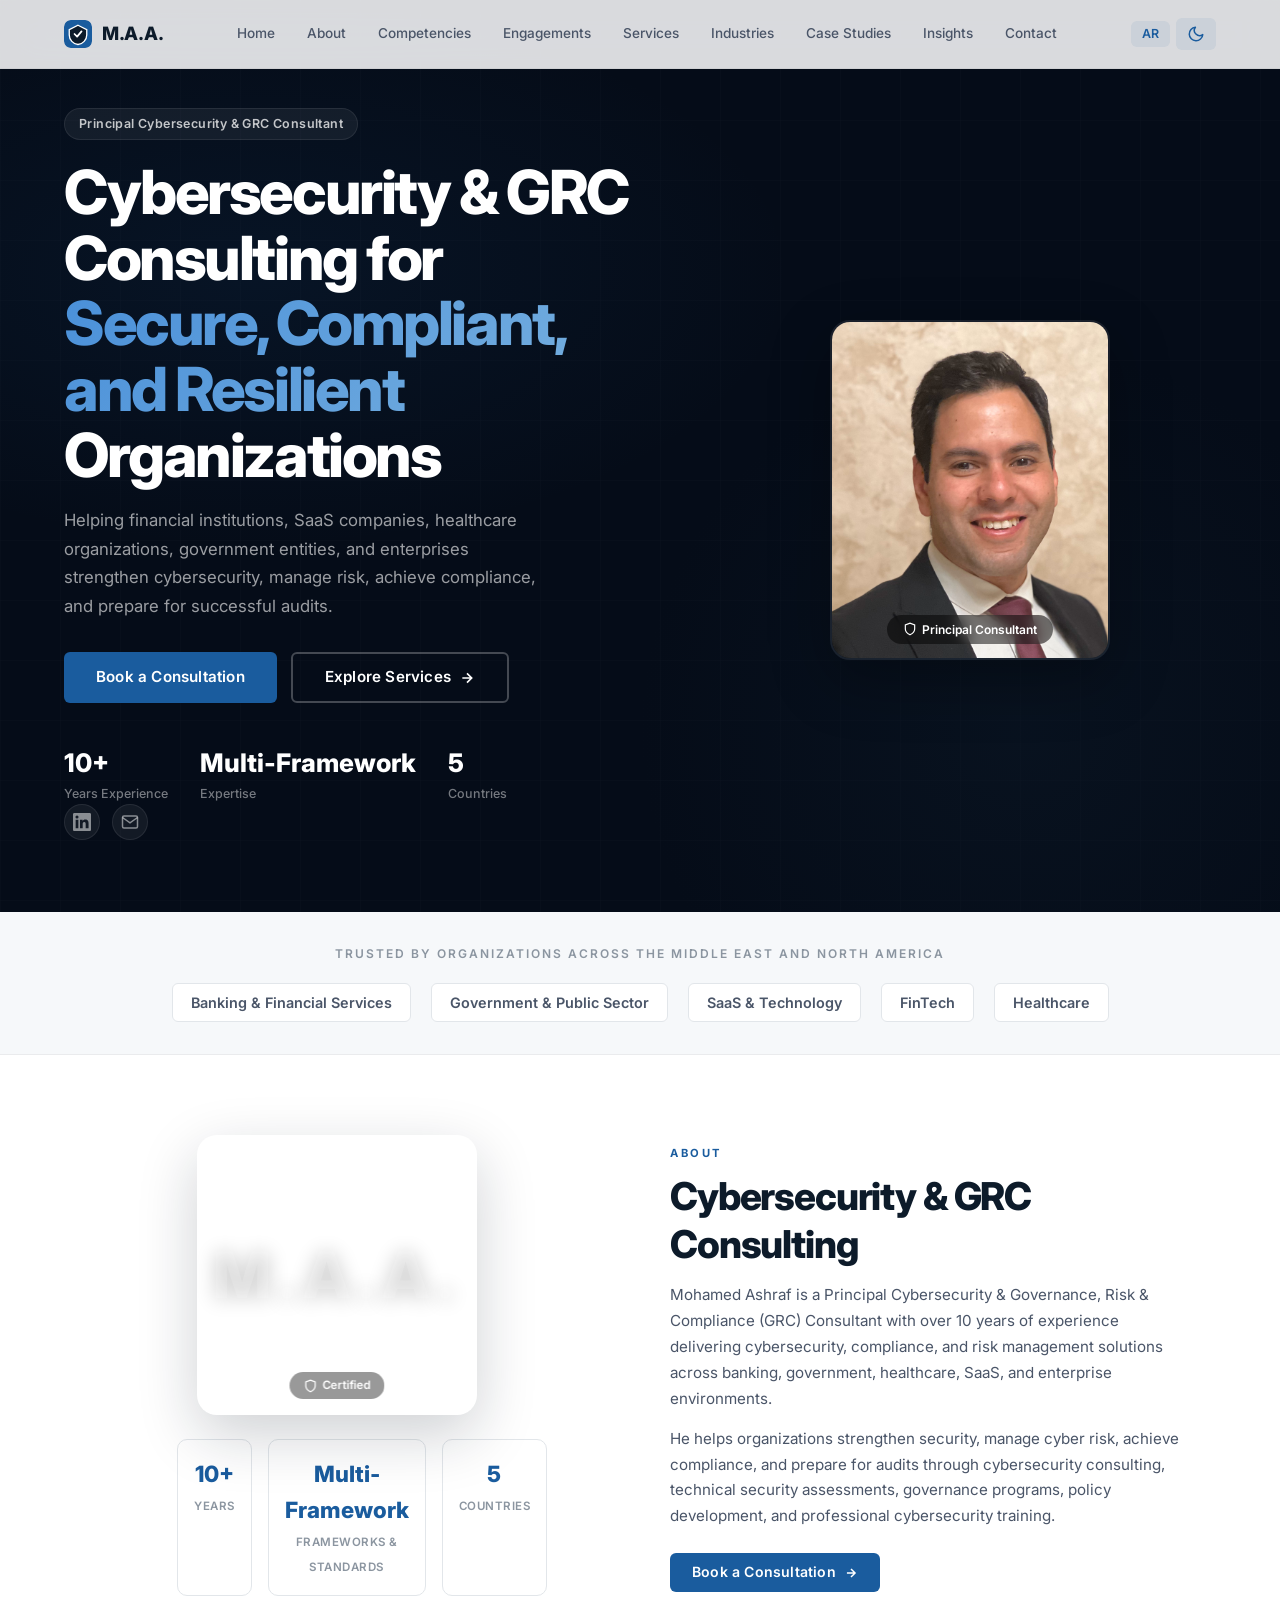
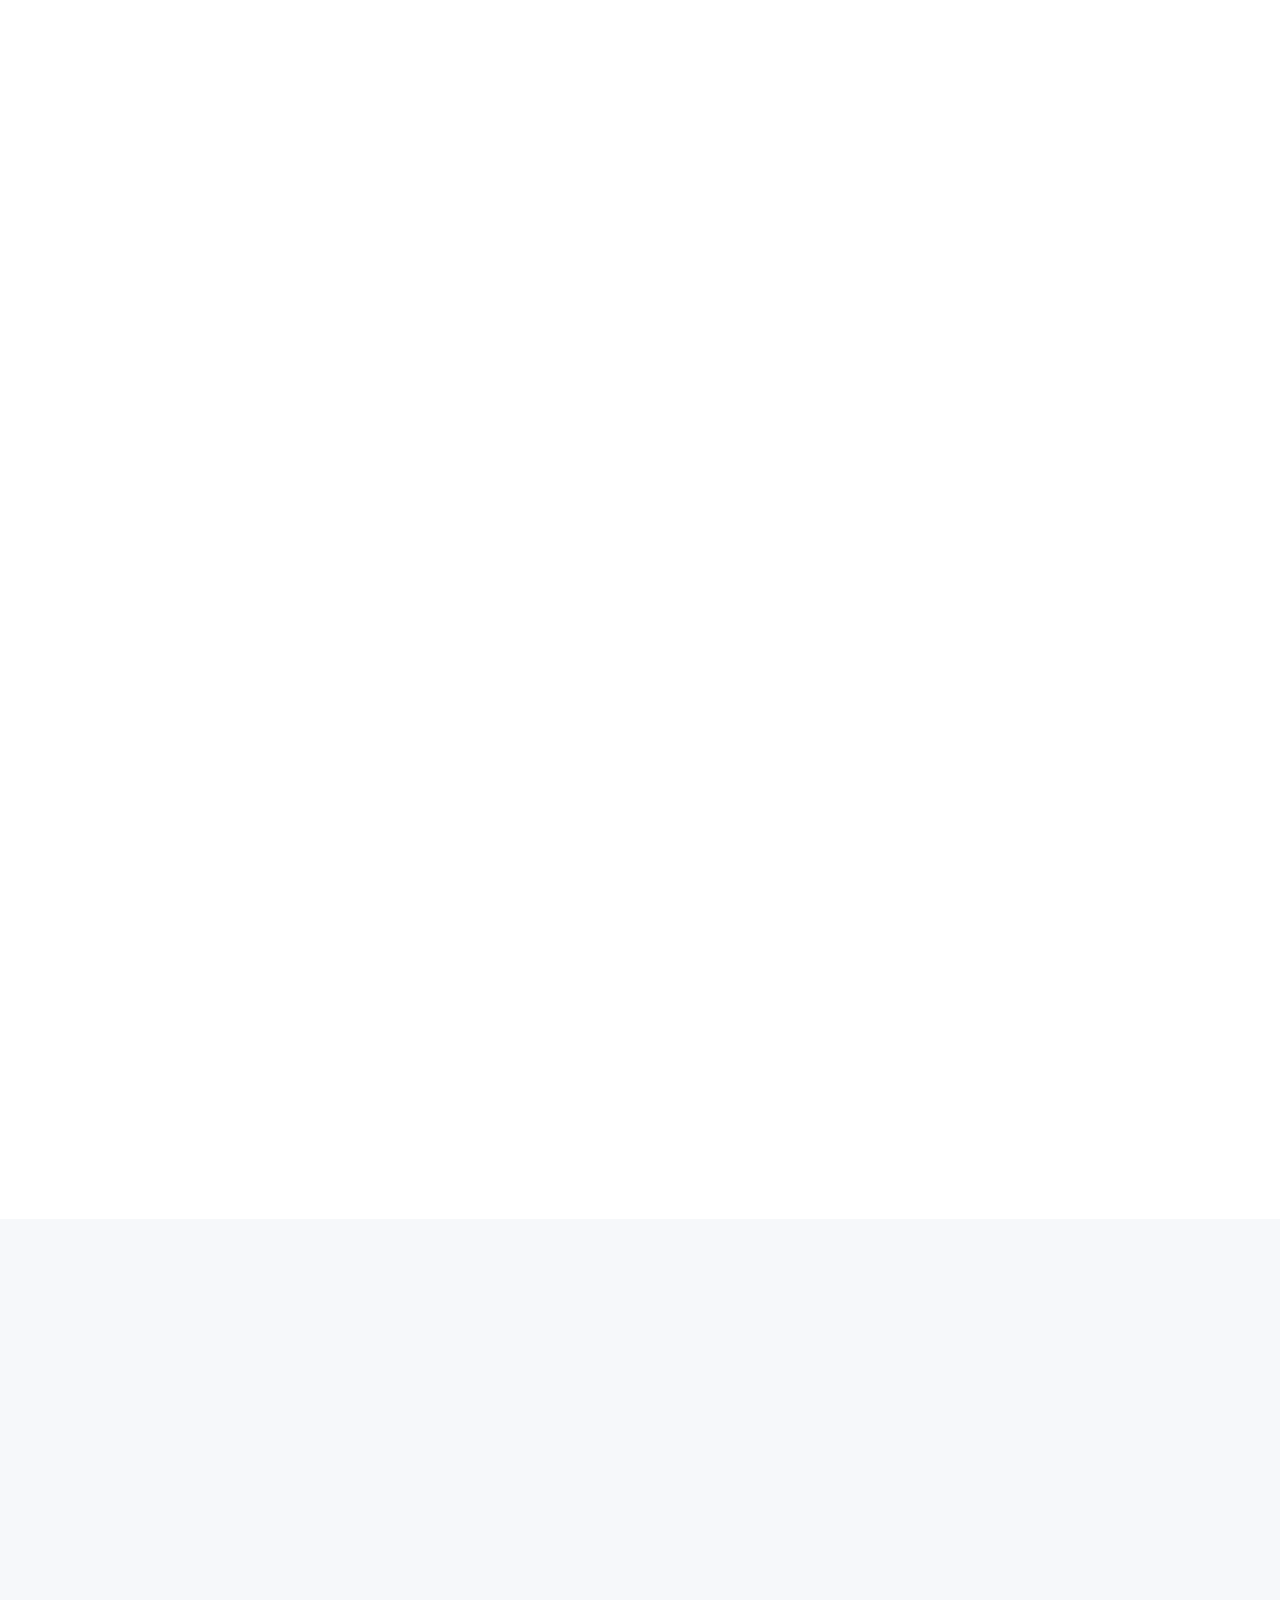
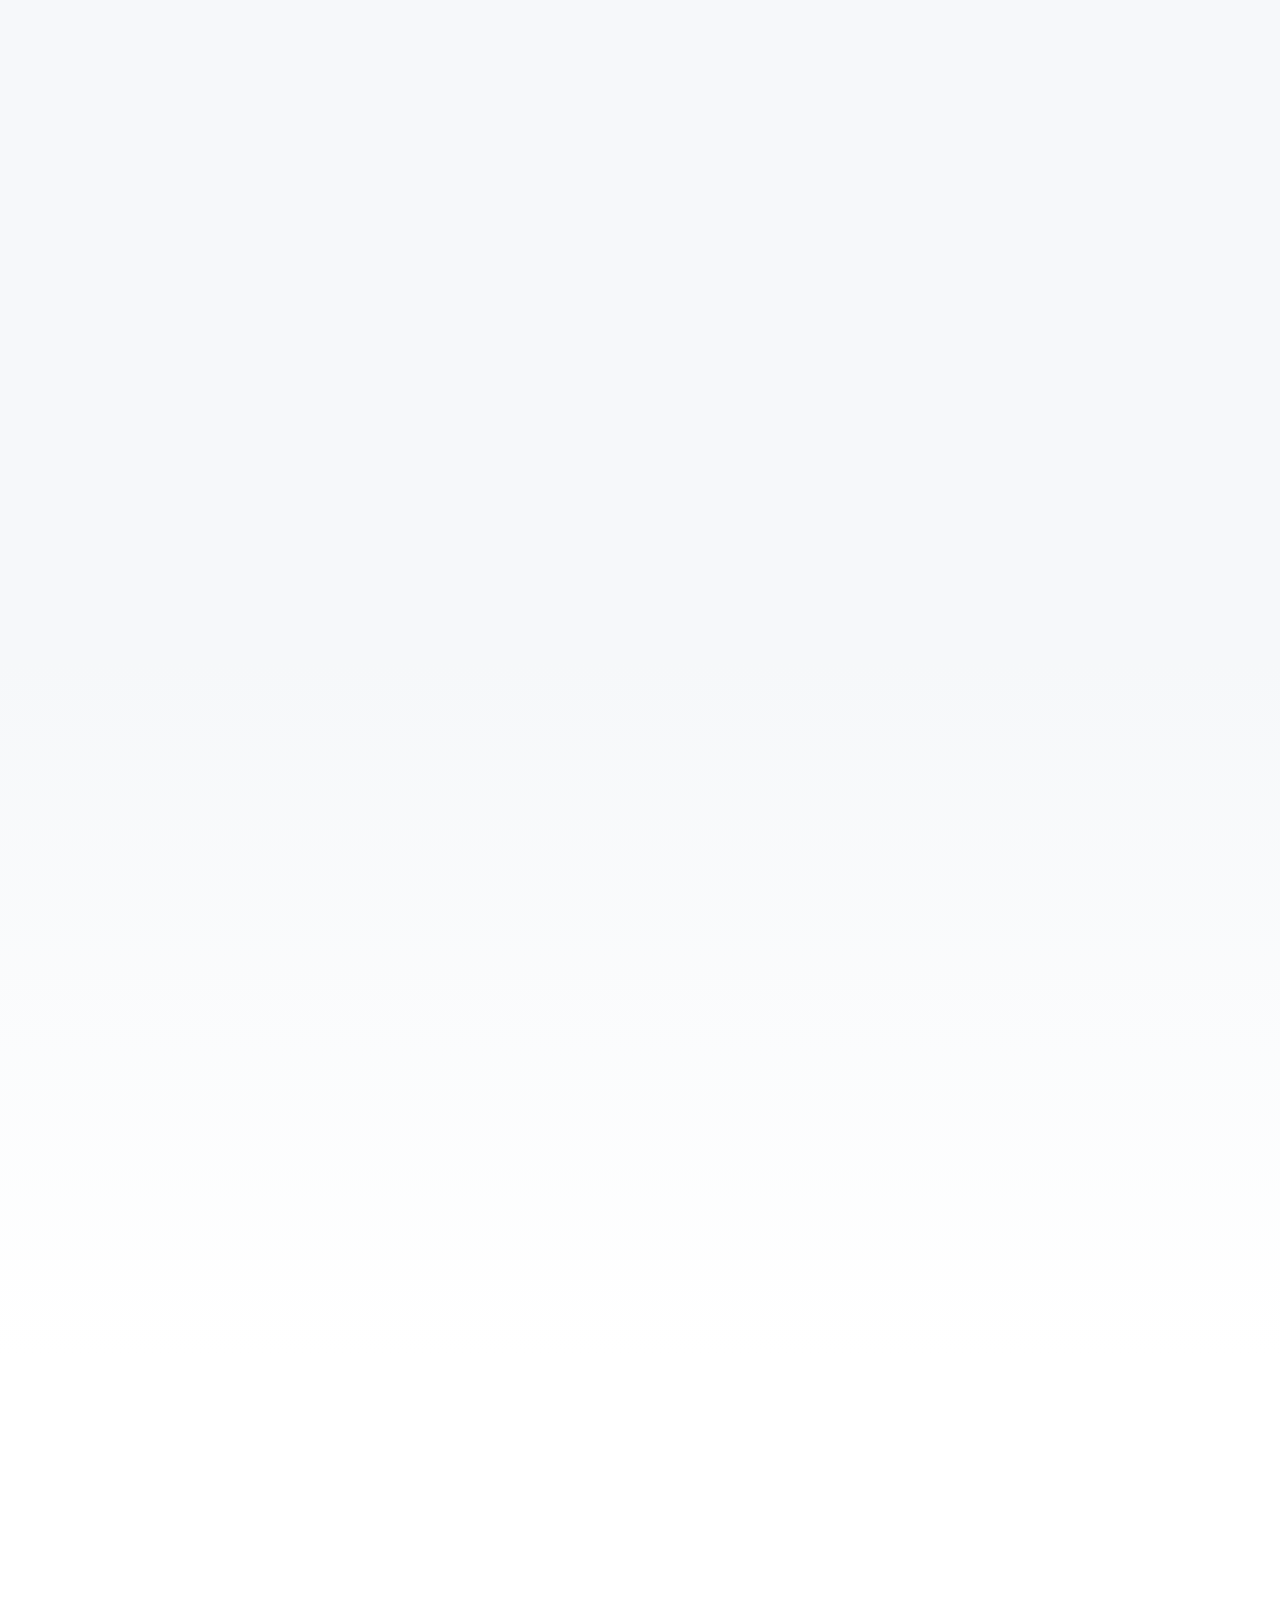
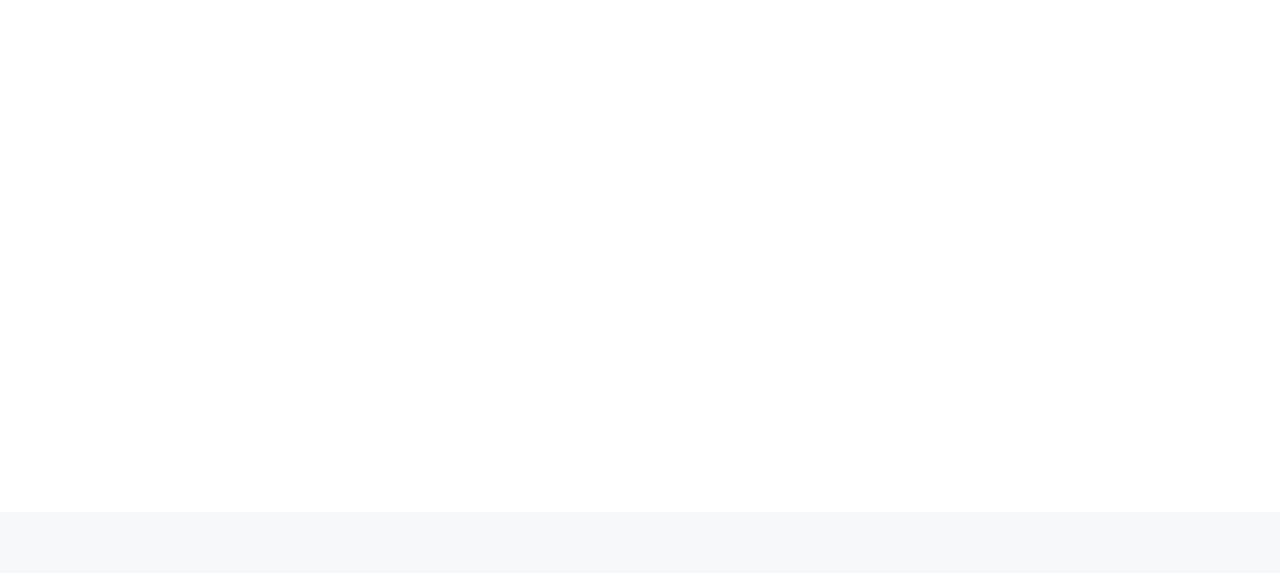
==== commit eb4d450c: "feat: add professional photo to hero section" ====
--- a/docs/index.html
+++ b/docs/index.html
@@ -91,9 +91,12 @@
 </div>
 </div>
 <div class="hero-visual">
-<div class="hero-photo-placeholder">
-Professional Portrait
-<span class="hero-photo-note">High-resolution photo to be added</span>
+<div class="hero-photo-frame">
+<img src="images/mohamed.png" alt="Mohamed Ashraf Abd El-Aziz" class="hero-photo-img">
+<div class="hero-photo-badge">
+<svg width="14" height="14" viewBox="0 0 24 24" fill="none" stroke="currentColor" stroke-width="2"><path d="M12 22s8-4 8-10V5l-8-3-8 3v7c0 6 8 10 8 10z"/></svg>
+Principal Consultant
+</div>
 </div>
 </div>
 </div>
--- a/docs/css/styles.css
+++ b/docs/css/styles.css
@@ -343,61 +343,25 @@
 }
 .hero-social-link:hover { background: var(--accent); color: #fff; border-color: var(--accent); }
 
-/* Hero Right — Profile Card */
+/* Hero Right — Profile Photo */
 .hero-visual { display: flex; justify-content: center; align-items: center; }
-.hero-card {
-  background: rgba(255,255,255,0.04);
-  backdrop-filter: blur(24px);
-  -webkit-backdrop-filter: blur(24px);
-  border: 1px solid rgba(255,255,255,0.08);
-  border-radius: var(--radius-xl);
-  padding: 32px; width: 100%; max-width: 340px;
-  box-shadow: 0 20px 60px rgba(0,0,0,0.25);
-  position: relative;
-}
-.hero-card::before {
-  content: ''; position: absolute; inset: -1px;
-  border-radius: inherit;
-  background: linear-gradient(135deg, rgba(255,255,255,0.05), transparent 50%);
-  pointer-events: none;
-}
-
-.hero-card-header {
-  display: flex; align-items: center; gap: 8px;
-  color: rgba(255,255,255,0.6); font-size: 0.82rem;
-  font-weight: 500; margin-bottom: 20px;
-}
-.hero-card-header svg { opacity: 0.6; }
-.hero-card-score {
-  display: flex; justify-content: space-between; align-items: baseline;
-  margin-bottom: 10px;
-}
-.hero-score-label { color: rgba(255,255,255,0.45); font-size: 0.85rem; }
-.hero-score-value { font-size: 2.8rem; font-weight: 800; color: #4ADE80; line-height: 1; }
-.hero-card-bar {
-  height: 5px; background: rgba(255,255,255,0.08); border-radius: 4px;
-  overflow: hidden; margin-bottom: 18px;
-}
-.hero-card-bar-fill {
-  height: 100%; border-radius: 4px;
-  background: linear-gradient(90deg, #4ADE80, #22C55E);
-  transition: width 1.5s ease;
-}
-.hero-card-metrics {
-  display: flex; flex-direction: column; gap: 6px; margin-bottom: 18px;
-}
-.hero-card-metrics div {
-  display: flex; align-items: center; gap: 8px;
-  color: rgba(255,255,255,0.55); font-size: 0.82rem;
-}
-.metric-dot { width: 6px; height: 6px; border-radius: 50%; flex-shrink: 0; }
-.dot-green { background: #4ADE80; }
-.dot-yellow { background: #FBBF24; }
-.dot-red { background: #F87171; }
-.hero-card-footer {
-  color: rgba(255,255,255,0.35); font-size: 0.72rem;
-  border-top: 1px solid rgba(255,255,255,0.05);
-  padding-top: 14px;
+.hero-photo-frame {
+  width: 280px; height: 340px; border-radius: var(--radius-xl);
+  overflow: hidden; position: relative;
+  box-shadow: 0 20px 60px rgba(0,0,0,0.3);
+  border: 2px solid rgba(255,255,255,0.08);
+}
+.hero-photo-img {
+  width: 100%; height: 100%; object-fit: cover; display: block;
+}
+.hero-photo-badge {
+  position: absolute; bottom: 14px; left: 50%; transform: translateX(-50%);
+  display: flex; align-items: center; gap: 5px;
+  background: rgba(0,0,0,0.5); backdrop-filter: blur(8px);
+  -webkit-backdrop-filter: blur(8px);
+  padding: 5px 16px; border-radius: var(--radius-full);
+  color: #fff; font-size: 0.75rem; font-weight: 600;
+  white-space: nowrap;
 }
 
 /* ===== Trusted By ===== */
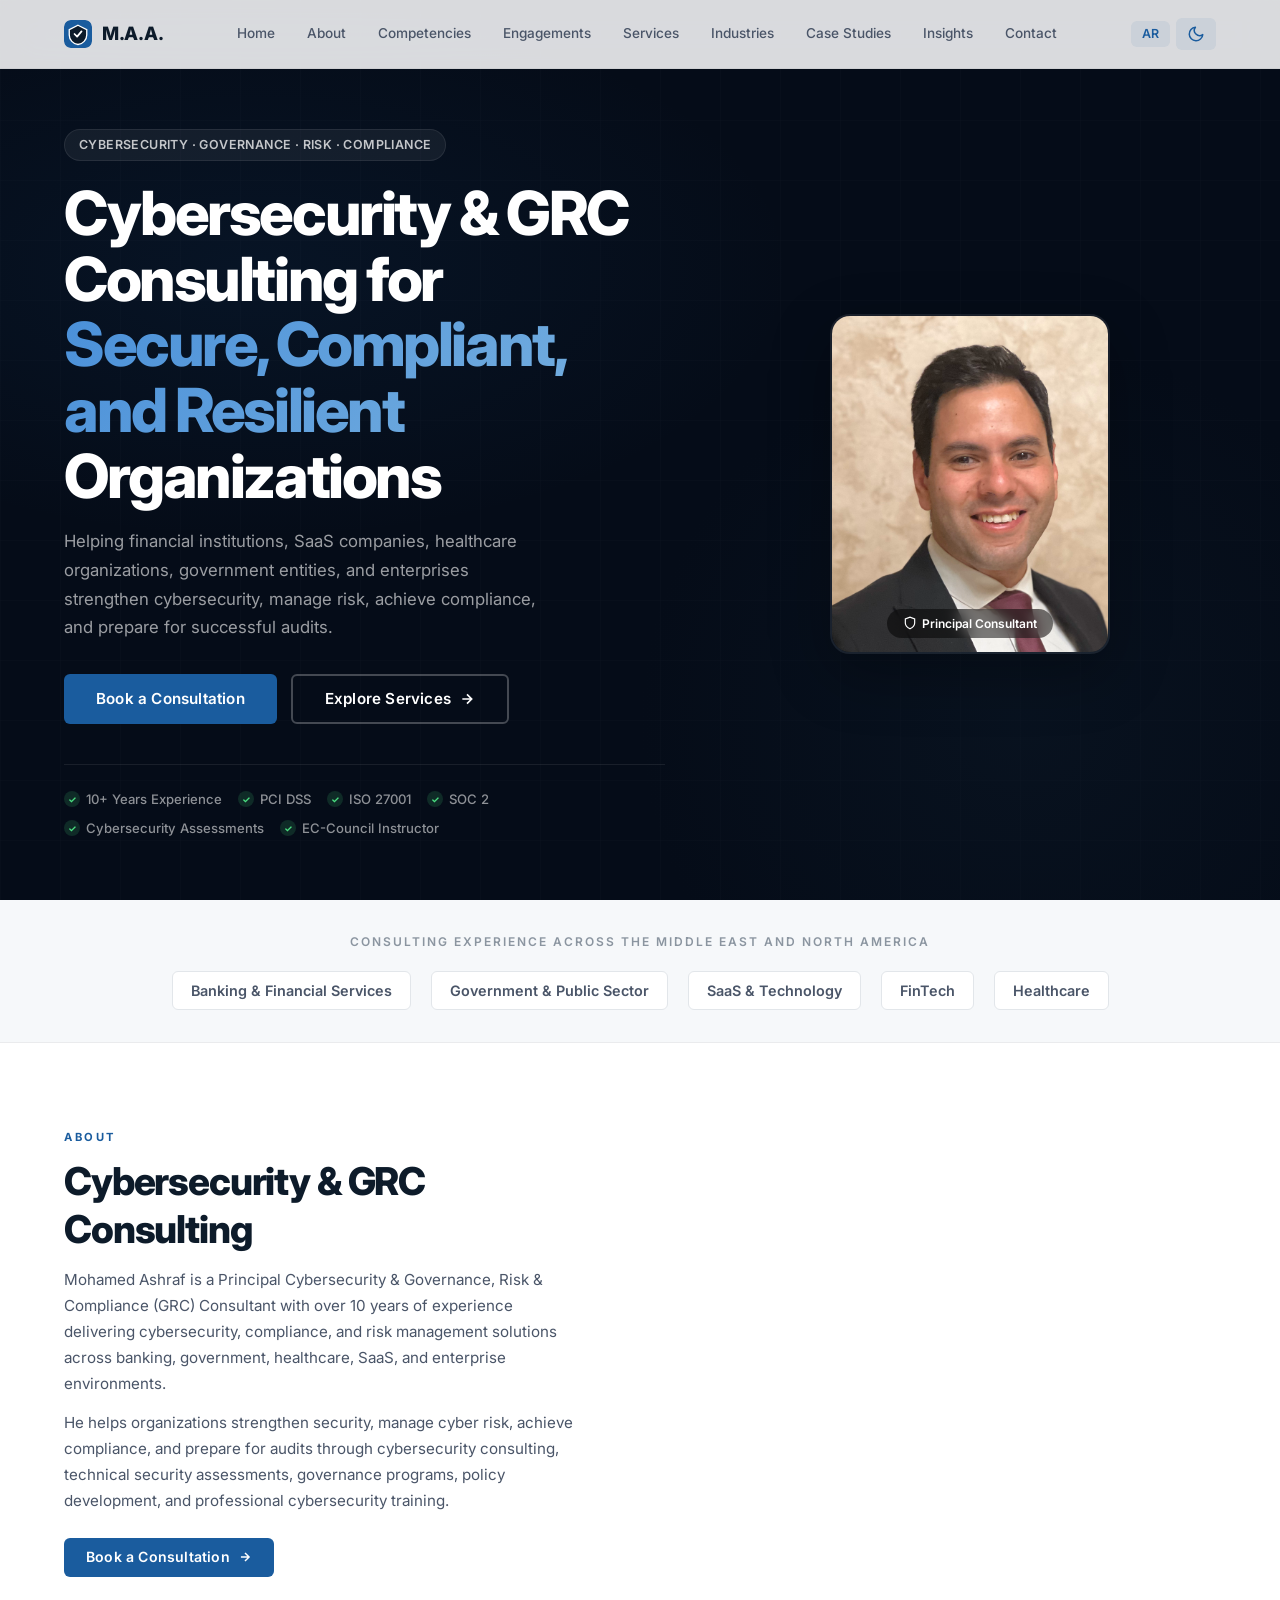
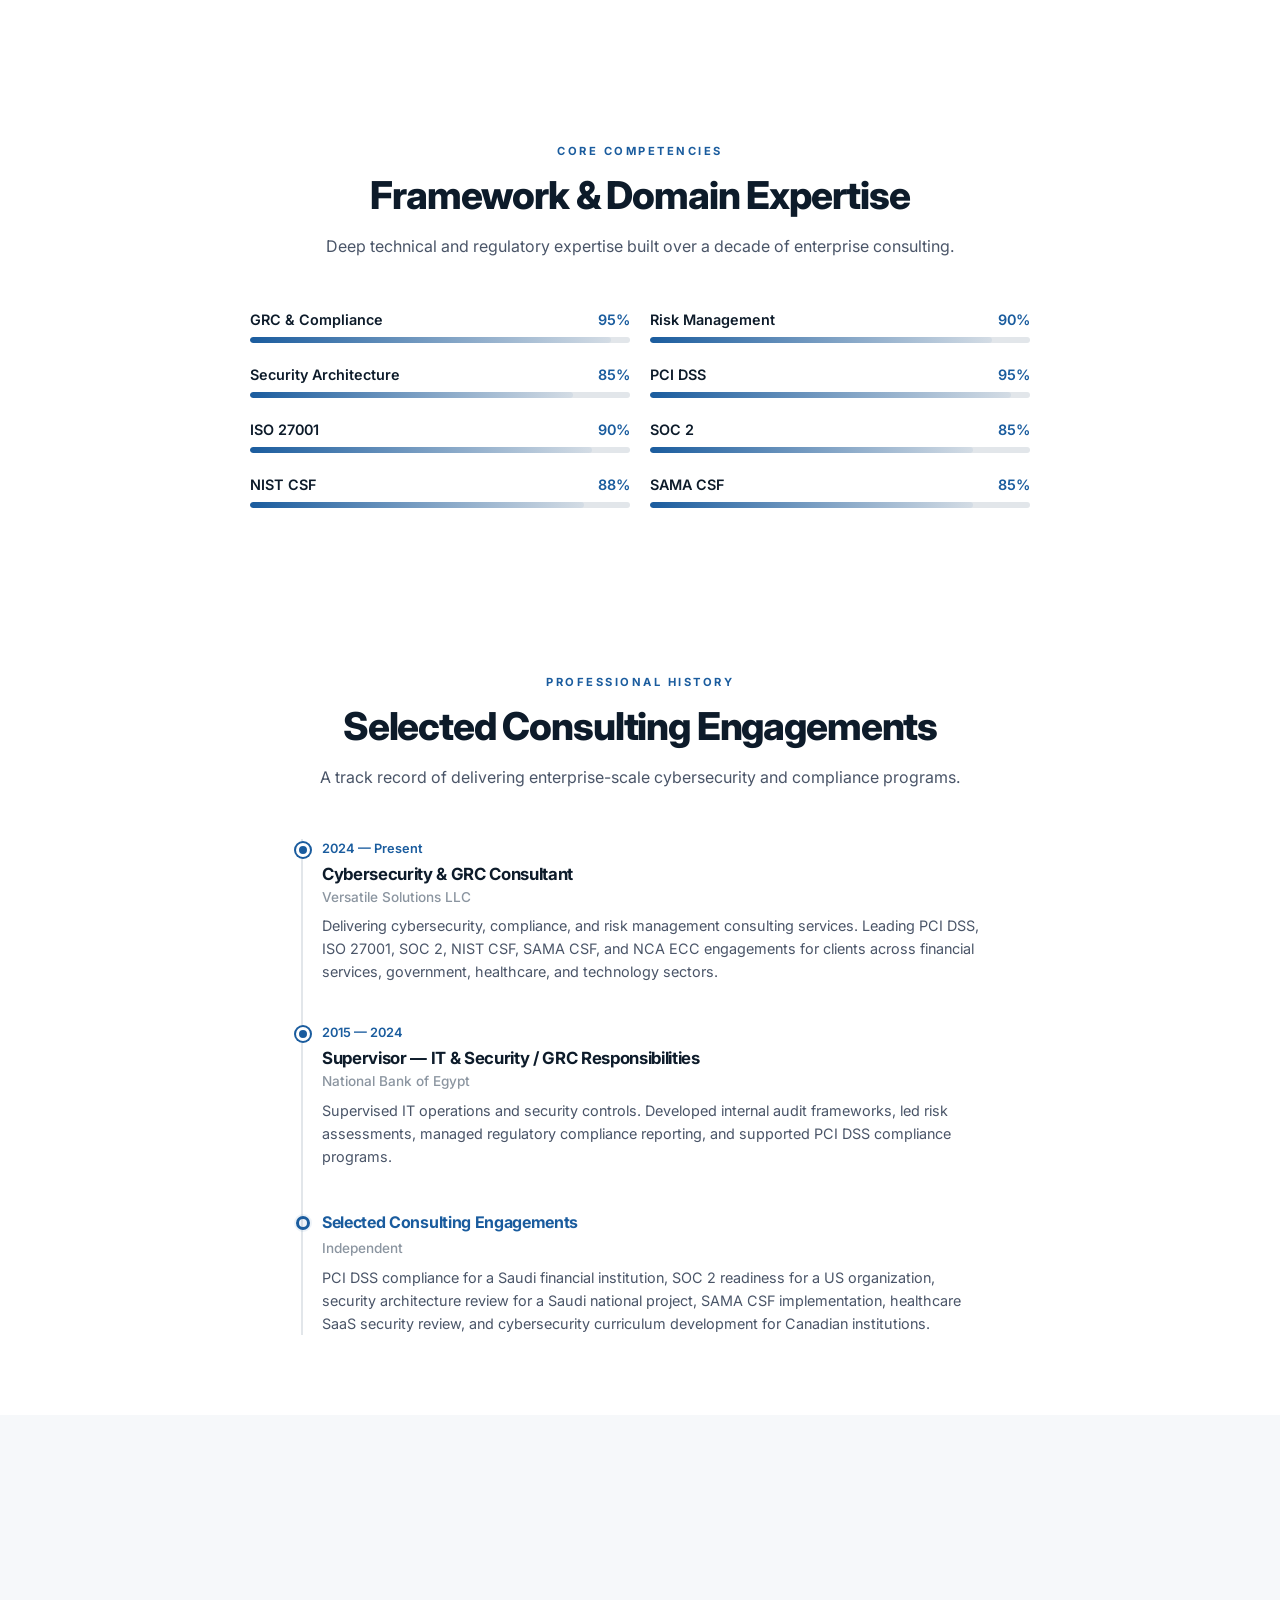
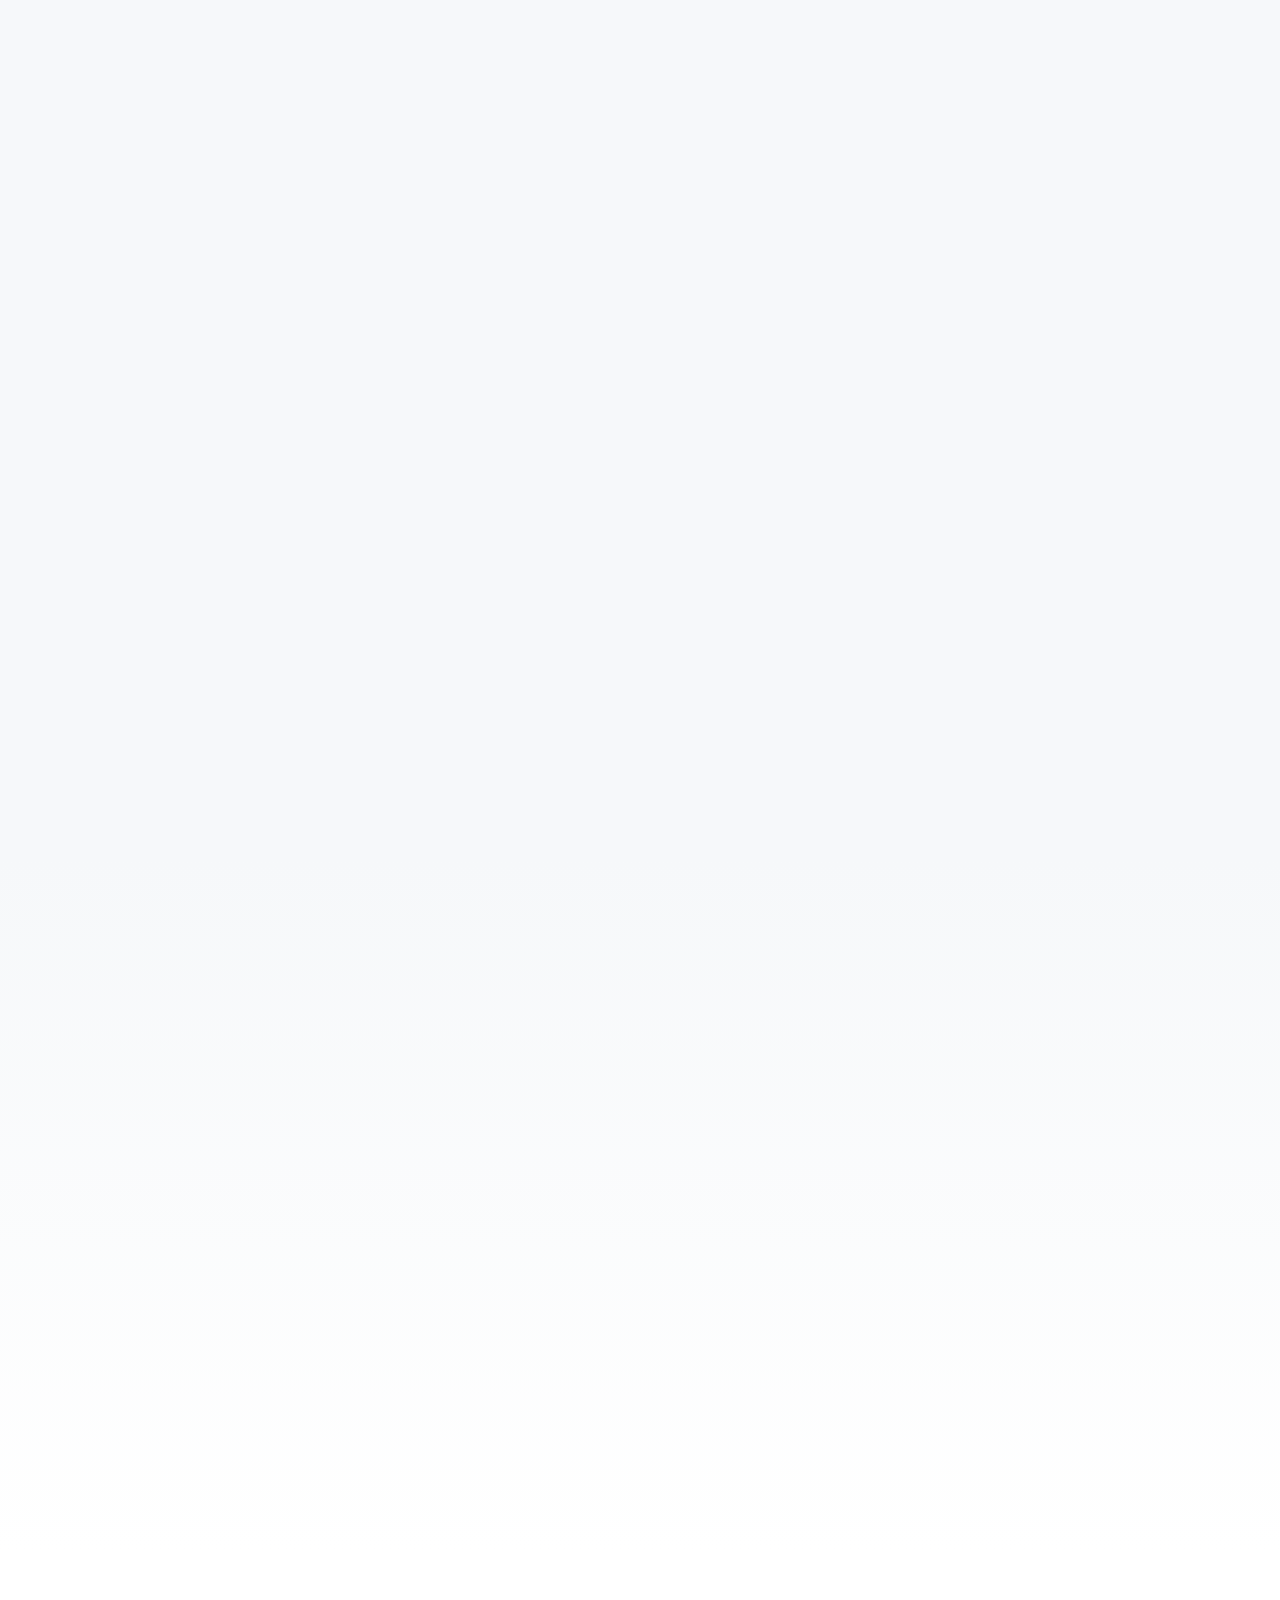
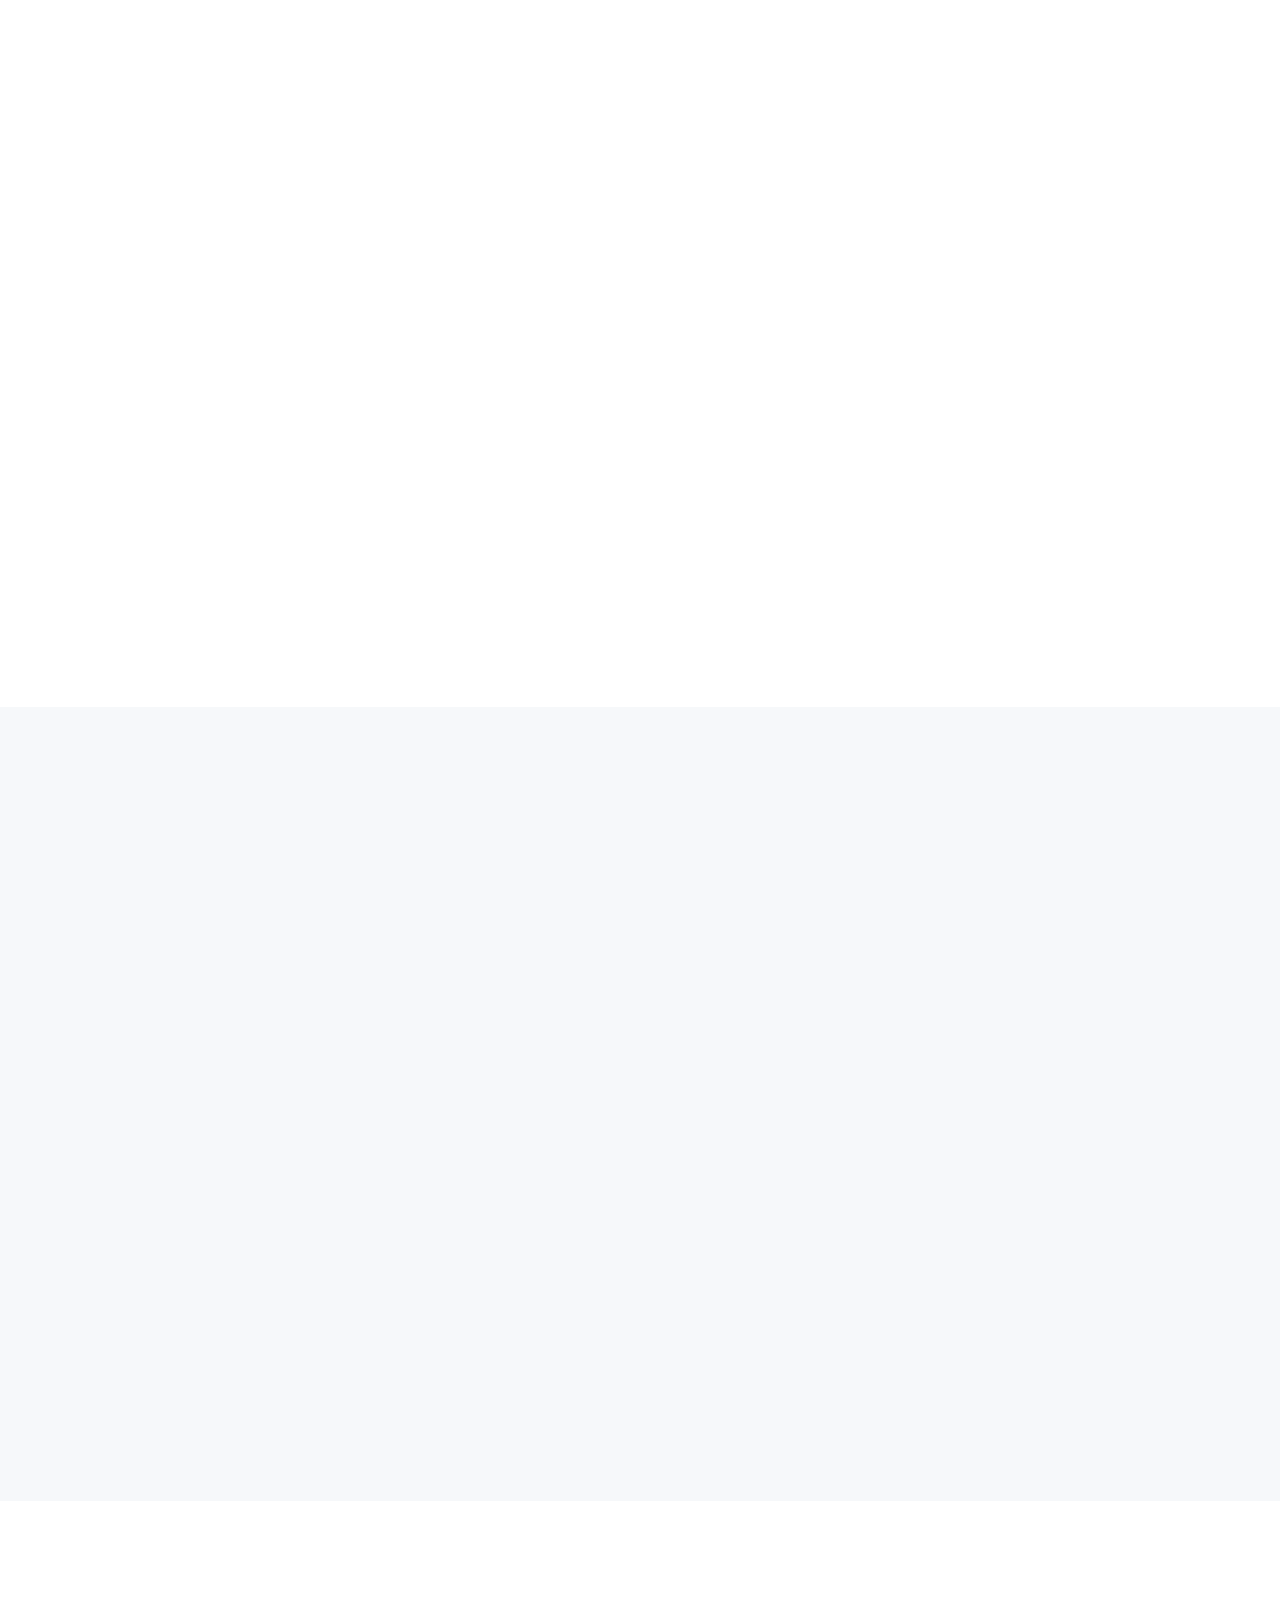
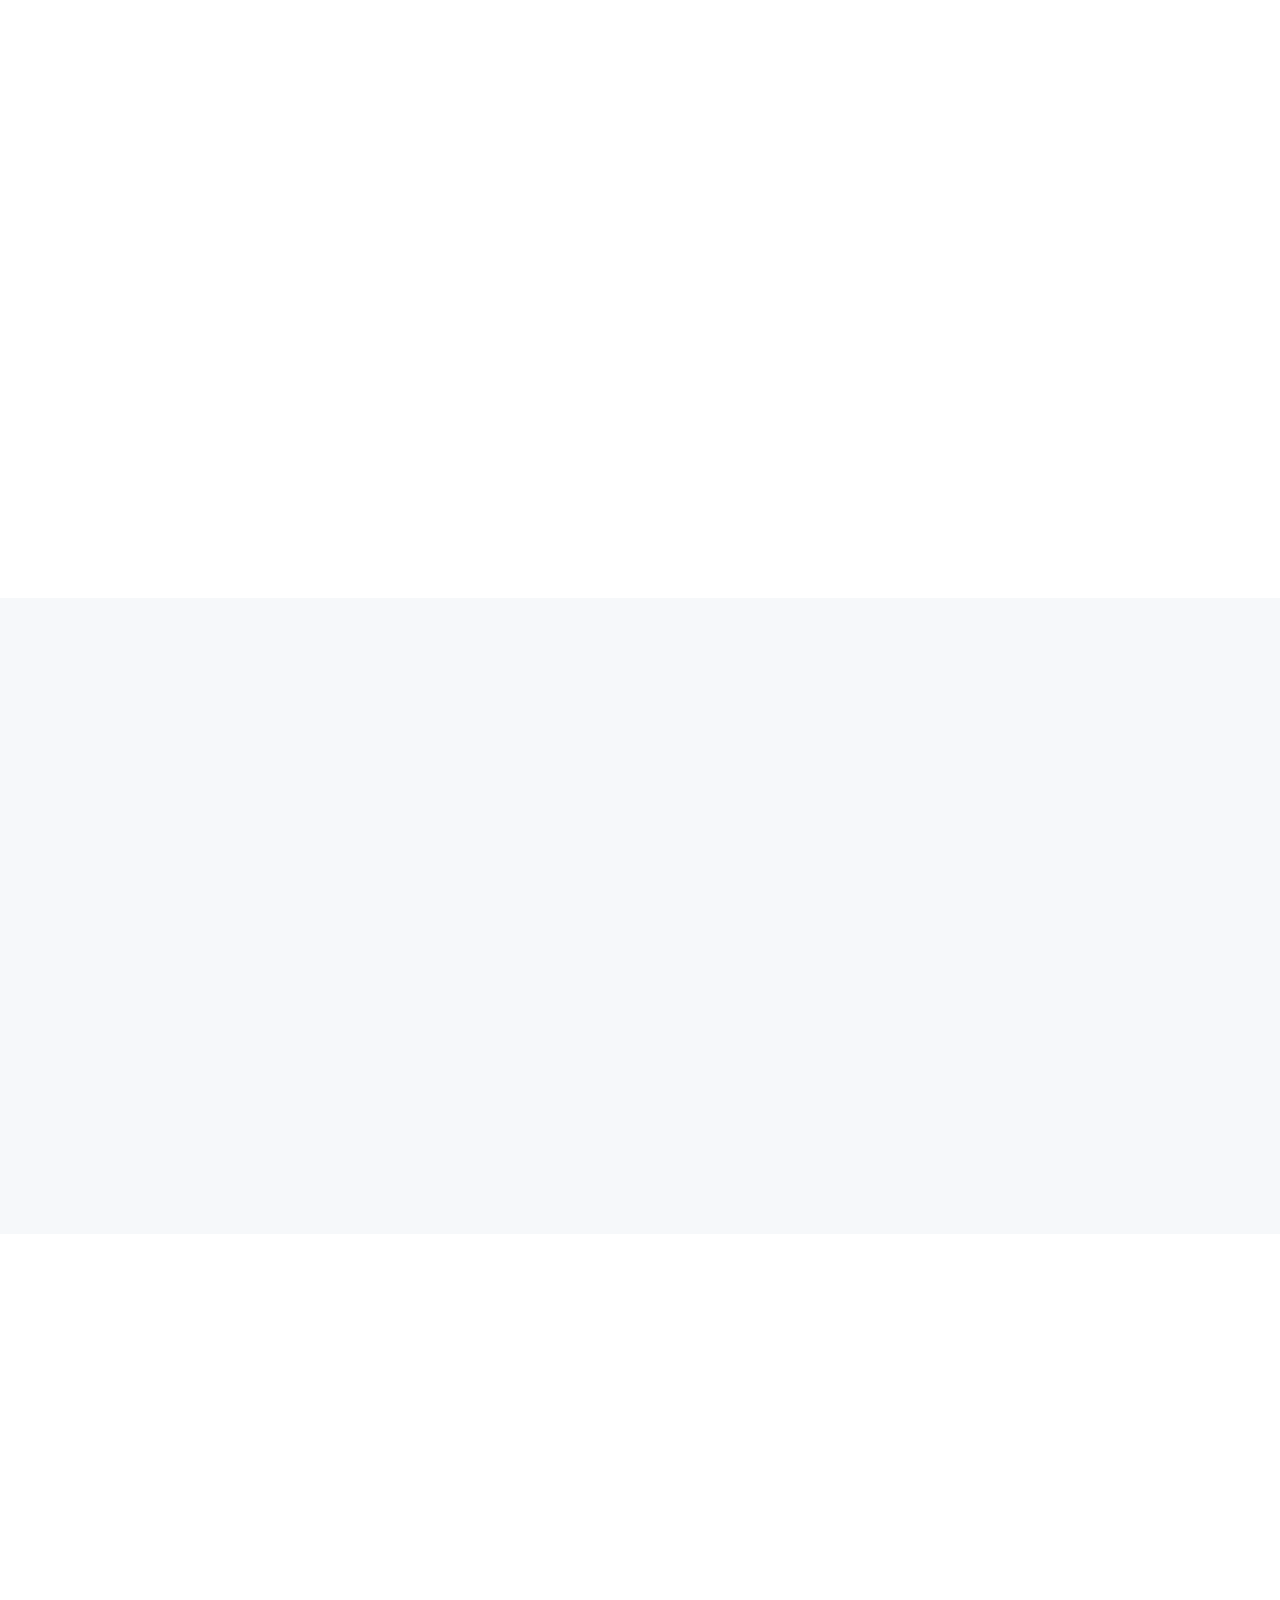
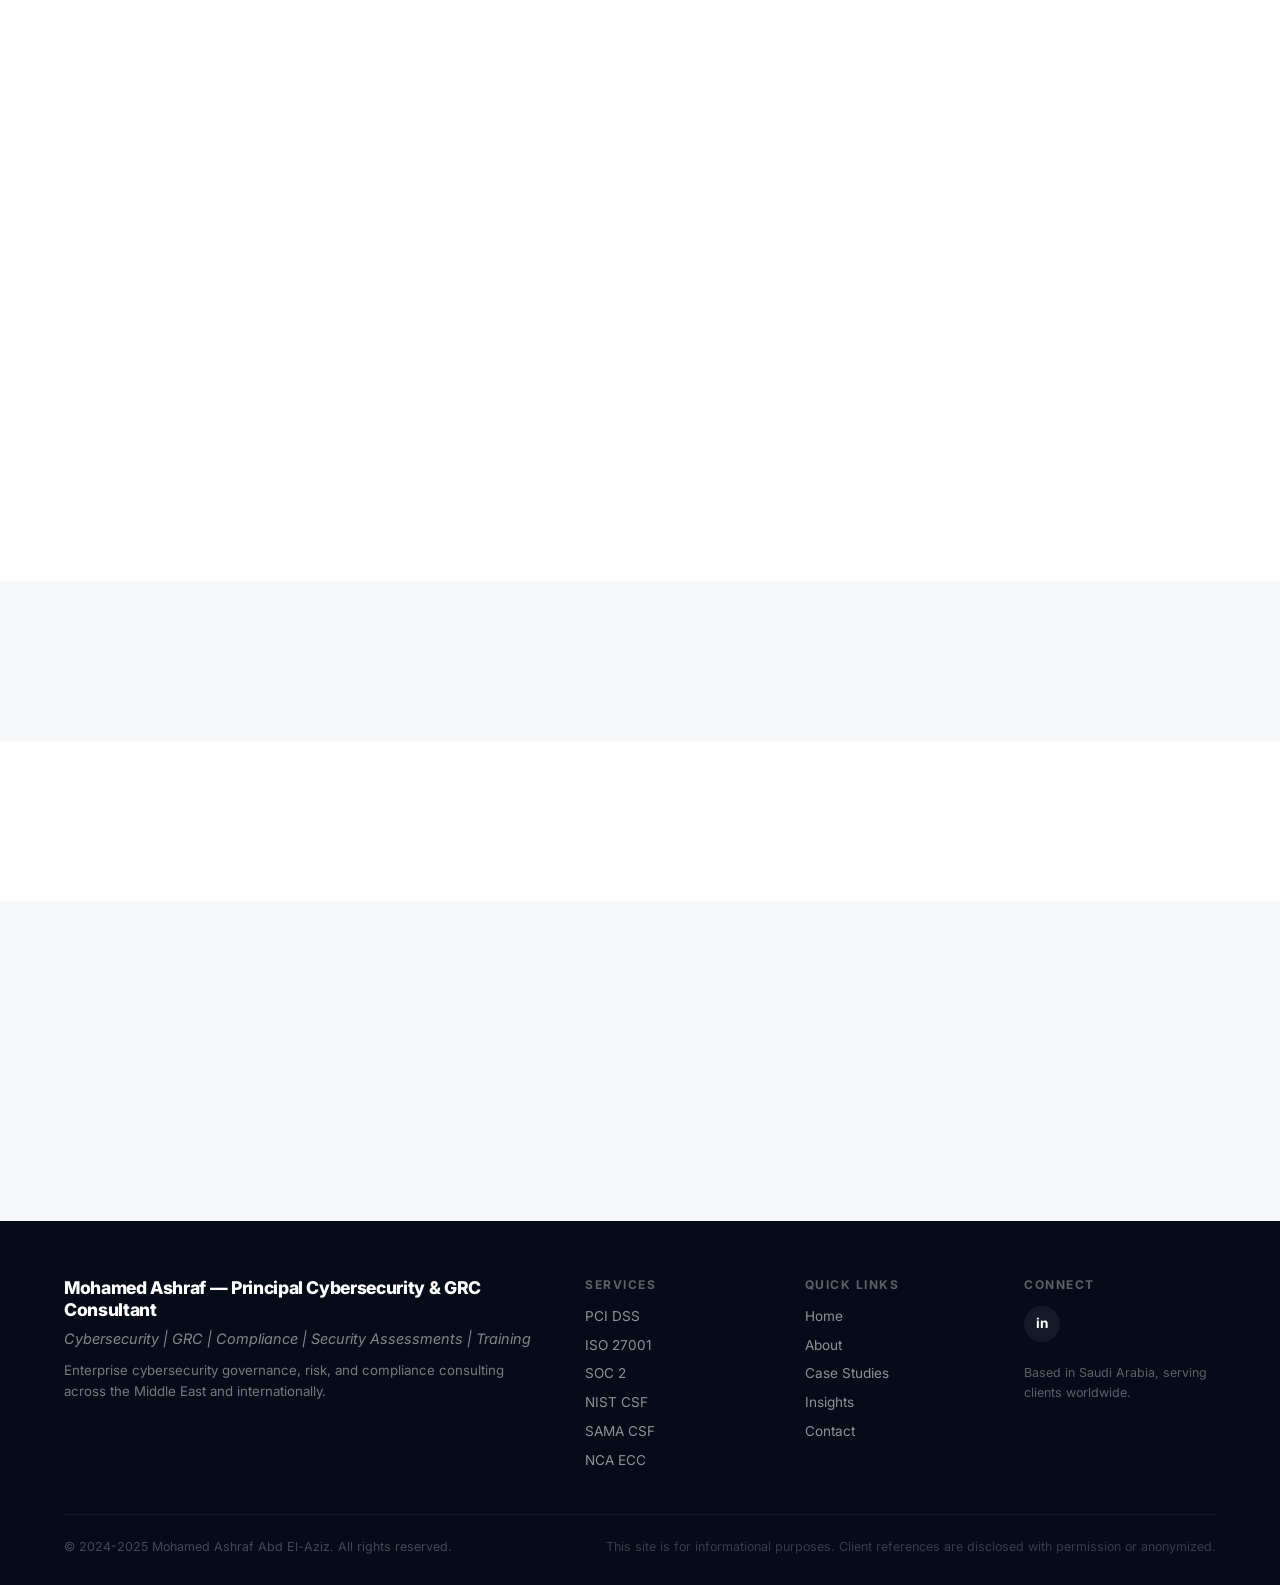
==== commit ff549f37: "refactor: final launch-readiness - remove SaaS code, fix claims, add credibility strip, update exper" ====
--- a/docs/index.html
+++ b/docs/index.html
@@ -4,14 +4,14 @@
 <meta charset="UTF-8">
 <meta name="viewport" content="width=device-width, initial-scale=1.0">
 <title>Mohamed Ashraf Abd El-Aziz — Principal Cybersecurity & GRC Consultant | PCI DSS | ISO 27001 | SOC 2 | SAMA | NCA</title>
-<meta name="description" content="10+ years delivering enterprise cybersecurity governance, risk & compliance programs for banks, governments, healthcare, and SaaS across 5 countries. PCI DSS, ISO 27001, SOC 2, SAMA CSF, NCA ECC.">
-<meta name="keywords" content="Cybersecurity Consultant, GRC Consultant, PCI DSS Consultant, ISO 27001 Consultant, SOC 2 Consultant, SAMA CSF, NCA ECC, Riyadh, Saudi Arabia, vCISO, Risk Management, Compliance">
+<meta name="description" content="Enterprise cybersecurity governance, risk & compliance consulting for financial institutions, SaaS, healthcare, and government. PCI DSS, ISO 27001, SOC 2, SAMA CSF, NCA ECC.">
+<meta name="keywords" content="Cybersecurity Consultant, GRC Consultant, PCI DSS Consultant, ISO 27001 Consultant, SOC 2 Consultant, SAMA CSF, NCA ECC, Jeddah, Saudi Arabia, vCISO, Risk Management, Compliance">
 <meta name="robots" content="index, follow">
-<link rel="canonical" href="https://domain.com">
+<link rel="canonical" href="https://mashraf1990.github.io/cyber-grc-bos/">
 <meta property="og:title" content="Mohamed Ashraf Abd El-Aziz — Principal Cybersecurity & GRC Consultant">
 <meta property="og:description" content="Enterprise cybersecurity governance, risk & compliance consulting for financial institutions, SaaS, healthcare, and government.">
 <meta property="og:type" content="website">
-<meta property="og:url" content="https://domain.com">
+<meta property="og:url" content="https://mashraf1990.github.io/cyber-grc-bos/">
 <link rel="preconnect" href="https://fonts.googleapis.com">
 <link rel="preconnect" href="https://fonts.gstatic.com" crossorigin>
 <link href="https://fonts.googleapis.com/css2?family=Inter:wght@300;400;500;600;700;800;900&family=JetBrains+Mono:wght@400;500&display=swap" rel="stylesheet" media="print" onload="this.media='all'">
@@ -42,8 +42,6 @@
 <button class="nav-icon-btn" id="themeToggle" aria-label="Toggle theme">
 <svg width="18" height="18" viewBox="0 0 24 24" fill="none" stroke="currentColor" stroke-width="2" stroke-linecap="round" stroke-linejoin="round"><path d="M21 12.79A9 9 0 1 1 11.21 3 7 7 0 0 0 21 12.79z"/></svg>
 </button>
-<!-- TODO: Future SaaS login -->
-<button class="btn btn-primary btn-sm" id="loginBtn" data-i18n="login" style="display:none;">Login</button>
 </div>
 <button class="hamburger" id="hamburger" aria-label="Toggle menu"><span></span><span></span><span></span></button>
 </div>
@@ -55,7 +53,7 @@
 <div class="hero-gradient"></div>
 <div class="container hero-container">
 <div class="hero-content">
-<div class="hero-badge" data-i18n="heroBadge" data-edit="heroBadge"><span class="hero-badge-dot"></span> Principal Cybersecurity & GRC Consultant</div>
+<div class="hero-badge">CYBERSECURITY · GOVERNANCE · RISK · COMPLIANCE</div>
 <h1 class="hero-title">Cybersecurity & GRC Consulting for <span class="hero-title-em" data-edit="heroTitleLine2">Secure, Compliant, and Resilient</span> Organizations</h1>
 <p class="hero-subtitle" data-i18n="heroSub" data-edit="heroSub">Helping financial institutions, SaaS companies, healthcare organizations, government entities, and enterprises strengthen cybersecurity, manage risk, achieve compliance, and prepare for successful audits.</p>
 <div class="hero-ctas">
@@ -67,27 +65,13 @@
 <svg width="16" height="16" viewBox="0 0 24 24" fill="none" stroke="currentColor" stroke-width="2.5"><path d="M5 12h14M12 5l7 7-7 7"/></svg>
 </a>
 </div>
-<div class="hero-stats">
-<div class="hero-stat">
-<span class="hero-stat-num" data-edit="stat1num">10+</span>
-<span class="hero-stat-label" data-edit="stat1label">Years Experience</span>
-</div>
-<div class="hero-stat">
-<span class="hero-stat-num" data-edit="stat2num">Multi-Framework</span>
-<span class="hero-stat-label" data-edit="stat2label">Expertise</span>
-</div>
-<div class="hero-stat">
-<span class="hero-stat-num" data-edit="stat3val">5</span>
-<span class="hero-stat-label" data-edit="stat3label">Countries</span>
-</div>
-</div>
-<div class="hero-social">
-<a href="#" aria-label="LinkedIn" class="hero-social-link">
-<svg width="18" height="18" viewBox="0 0 24 24" fill="currentColor"><path d="M20.447 20.452h-3.554v-5.569c0-1.328-.027-3.037-1.852-3.037-1.853 0-2.136 1.445-2.136 2.939v5.667H9.351V9h3.414v1.561h.046c.477-.9 1.637-1.85 3.5-1.85 3.742 0 4.436 2.459 4.436 5.656v6.085zM5.337 7.433a2.062 2.062 0 01-2.063-2.065 2.064 2.064 0 112.063 2.065zM7.119 20.452H3.553V9h3.566v11.452zM22.225 0H1.771C.792 0 0 .774 0 1.729v20.542C0 23.227.792 24 1.771 24h20.451C23.2 24 24 23.227 24 22.271V1.729C24 .774 23.2 0 22.225 0z"/></svg>
-</a>
-<a href="#" aria-label="Email" class="hero-social-link">
-<svg width="18" height="18" viewBox="0 0 24 24" fill="none" stroke="currentColor" stroke-width="2"><path d="M4 4h16c1.1 0 2 .9 2 2v12c0 1.1-.9 2-2 2H4c-1.1 0-2-.9-2-2V6c0-1.1.9-2 2-2z"/><polyline points="22,6 12,13 2,6"/></svg>
-</a>
+<div class="hero-credibility">
+<div class="cred-item"><span class="cred-icon">✓</span> 10+ Years Experience</div>
+<div class="cred-item"><span class="cred-icon">✓</span> PCI DSS</div>
+<div class="cred-item"><span class="cred-icon">✓</span> ISO 27001</div>
+<div class="cred-item"><span class="cred-icon">✓</span> SOC 2</div>
+<div class="cred-item"><span class="cred-icon">✓</span> Cybersecurity Assessments</div>
+<div class="cred-item"><span class="cred-icon">✓</span> EC-Council Instructor</div>
 </div>
 </div>
 <div class="hero-visual">
@@ -105,7 +89,7 @@
 <!-- ==================== TRUSTED BY ==================== -->
 <section class="trusted-section">
 <div class="container">
-<p class="trusted-label" data-i18n="trustedBy" data-edit="trustedBy">Trusted by leading organizations across the Middle East and North America</p>
+<p class="trusted-label" data-i18n="trustedBy" data-edit="trustedBy">Consulting Experience Across the Middle East and North America</p>
 <div class="trusted-logos">
 <div class="trusted-logo" data-i18n="snb" data-edit="snb">Banking & Financial Services</div>
 <div class="trusted-logo" data-i18n="diriyah" data-edit="diriyah">Government & Public Sector</div>
@@ -120,23 +104,9 @@
 <section class="section" id="about">
 <div class="container">
 <div class="about-layout">
-<div class="about-visual">
-<div class="about-image-card">
-<div class="about-initials">M.A.A.</div>
-<div class="about-image-badge">
-<svg width="14" height="14" viewBox="0 0 24 24" fill="none" stroke="currentColor" stroke-width="2"><path d="M12 22s8-4 8-10V5l-8-3-8 3v7c0 6 8 10 8 10z"/></svg>
-Certified
-</div>
-</div>
-<div class="about-metrics">
-<div class="about-metric"><span class="about-metric-num" data-edit="aboutMetric1">10+</span><span class="about-metric-label">Years</span></div>
-<div class="about-metric"><span class="about-metric-num" data-edit="aboutMetric2">Multi-Framework</span><span class="about-metric-label">Frameworks & Standards</span></div>
-<div class="about-metric"><span class="about-metric-num" data-edit="aboutMetric3">5</span><span class="about-metric-label">Countries</span></div>
-</div>
-</div>
 <div class="about-content">
 <span class="section-label" data-i18n="aboutLabel" data-edit="aboutLabel">About</span>
-<h2 class="section-title" data-i18n="aboutTitle" data-edit="aboutTitle">Turning Compliance Into Competitive Advantage</h2>
+<h2 class="section-title" data-i18n="aboutTitle" data-edit="aboutTitle">Cybersecurity & GRC Consulting</h2>
 <p class="about-text" data-i18n="aboutP1" data-edit="aboutP1">Mohamed Ashraf is a Principal Cybersecurity & Governance, Risk & Compliance (GRC) Consultant with over 10 years of experience delivering cybersecurity, compliance, and risk management solutions across banking, government, healthcare, SaaS, and enterprise environments.</p>
 <p class="about-text" data-i18n="aboutP2" data-edit="aboutP2">He helps organizations strengthen security, manage cyber risk, achieve compliance, and prepare for audits through cybersecurity consulting, technical security assessments, governance programs, policy development, and professional cybersecurity training.</p>
 <div class="about-actions">
@@ -206,47 +176,29 @@
 <div class="timeline">
 <div class="timeline-item">
 <div class="timeline-dot"></div>
-<div class="timeline-date" data-edit="exp1date">2023 — Present</div>
+<div class="timeline-date" data-edit="exp1date">2024 — Present</div>
 <div class="timeline-content">
-<h4 data-edit="exp1title">Principal Cybersecurity & GRC Consultant</h4>
-<span class="timeline-org" data-edit="exp1org">Independent Consulting</span>
-<p data-edit="exp1desc">Delivering enterprise GRC programs for clients across MENA and North America. Leading PCI DSS, ISO 27001, SOC 2, NIST CSF, SAMA CSF, and NCA ECC engagements for financial institutions, government entities, healthcare organizations, and technology companies.</p>
+<h4 data-edit="exp1title">Cybersecurity & GRC Consultant</h4>
+<span class="timeline-org" data-edit="exp1org">Versatile Solutions LLC</span>
+<p data-edit="exp1desc">Delivering cybersecurity, compliance, and risk management consulting services. Leading PCI DSS, ISO 27001, SOC 2, NIST CSF, SAMA CSF, and NCA ECC engagements for clients across financial services, government, healthcare, and technology sectors.</p>
 </div>
 </div>
 <div class="timeline-item">
 <div class="timeline-dot"></div>
-<div class="timeline-date" data-edit="exp2date">2021 — 2023</div>
+<div class="timeline-date" data-edit="exp2date">2015 — 2024</div>
 <div class="timeline-content">
-<h4 data-edit="exp2title">PCI DSS Compliance Lead — Consulting Engagement</h4>
-<span class="timeline-org" data-edit="exp2org">Saudi National Bank</span>
-<p data-edit="exp2desc">Led end-to-end PCI DSS compliance program. Managed gap analysis, remediation planning, evidence collection, and QSA audit coordination for one of the largest banks in Saudi Arabia.</p>
-</div>
-</div>
-<div class="timeline-item">
-<div class="timeline-dot"></div>
-<div class="timeline-date" data-edit="exp3date">2018 — 2021</div>
+<h4 data-edit="exp2title">Supervisor — IT & Security / GRC Responsibilities</h4>
+<span class="timeline-org" data-edit="exp2org">National Bank of Egypt</span>
+<p data-edit="exp2desc">Supervised IT operations and security controls. Developed internal audit frameworks, led risk assessments, managed regulatory compliance reporting, and supported PCI DSS compliance programs.</p>
+</div>
+</div>
+<div class="timeline-item timeline-item-engagements">
+<div class="timeline-dot timeline-dot-alt"></div>
+<div class="timeline-date"></div>
 <div class="timeline-content">
-<h4 data-edit="exp3title">Supervisor — IT & Security</h4>
-<span class="timeline-org" data-edit="exp3org">National Bank of Egypt</span>
-<p data-edit="exp3desc">Supervised IT operations and security controls. Developed internal audit frameworks, led risk assessments, and managed regulatory compliance reporting.</p>
-</div>
-</div>
-<div class="timeline-item">
-<div class="timeline-dot"></div>
-<div class="timeline-date" data-edit="exp4date">2014 — 2018</div>
-<div class="timeline-content">
-<h4 data-edit="exp4title">IT Security Analyst</h4>
-<span class="timeline-org" data-edit="exp4org">Multiple Organizations - Banking & Government</span>
-<p data-edit="exp4desc">Performed security architecture reviews, configuration audits, vulnerability assessments, and policy development across banking and government sectors.</p>
-</div>
-</div>
-<div class="timeline-item">
-<div class="timeline-dot"></div>
-<div class="timeline-date" data-edit="exp5date"></div>
-<div class="timeline-content">
-<h4 data-edit="exp5title">EC-Council Certified Instructor</h4>
-<span class="timeline-org" data-edit="exp5org">Professional Training & Curriculum Development</span>
-<p data-edit="exp5desc">Designed and delivered cybersecurity curricula for universities and professional training programs in Canada and the Middle East.</p>
+<h4 data-edit="exp3title">Selected Consulting Engagements</h4>
+<span class="timeline-org" data-edit="exp3org">Independent</span>
+<p data-edit="exp3desc">PCI DSS compliance for a Saudi financial institution, SOC 2 readiness for a US organization, security architecture review for a Saudi national project, SAMA CSF implementation, healthcare SaaS security review, and cybersecurity curriculum development for Canadian institutions.</p>
 </div>
 </div>
 </div>
@@ -945,72 +897,6 @@
 </div>
 </section>
 
-<!-- ==================== SUBSCRIPTION PLANS (HIDDEN — Future SaaS) ==================== -->
-<section class="section section-alt subscription-section" id="subscription" style="display:none;">
-<div class="container">
-<div class="section-header">
-<span class="section-label" data-i18n="subSecLabel">Subscription</span>
-<h2 class="section-title" data-i18n="subSecTitle">Choose Your Plan</h2>
-<p class="section-desc" data-i18n="subSecDesc">Join the M.A.A. Consulting professional network. Get listed, get discovered, and grow your practice.</p>
-</div>
-<div class="sub-landing-grid">
-<div class="sub-landing-card">
-<div class="sub-landing-header">
-<h3 data-i18n="subBasicName" data-edit="subBasicName">Basic</h3>
-<div class="sub-landing-price" data-edit="subPrice_basic">$1<span data-i18n="perMonth">/mo</span></div>
-<p data-i18n="subBasicDesc" data-edit="subBasicDesc">Single profile listing</p>
-</div>
-<ul class="sub-landing-features">
-<li data-i18n="subBasicF1">Portfolio listing in directory</li>
-<li data-i18n="subBasicF2">Basic profile page</li>
-<li data-i18n="subBasicF3">Contact form enabled</li>
-<li data-i18n="subBasicF4">Standard support</li>
-</ul>
-<button class="btn btn-outline btn-block sub-choose-btn" data-plan="basic" data-price="29">
-<span data-i18n="subChoose">Choose Basic</span>
-</button>
-</div>
-<div class="sub-landing-card sub-landing-featured">
-<div class="sub-landing-badge" data-i18n="popular">Most Popular</div>
-<div class="sub-landing-header">
-<h3 data-i18n="subProName" data-edit="subProName">Professional</h3>
-<div class="sub-landing-price" data-edit="subPrice_pro">$1<span data-i18n="perMonth">/mo</span></div>
-<p data-i18n="subProDesc" data-edit="subProDesc">Full portfolio management</p>
-</div>
-<ul class="sub-landing-features">
-<li data-i18n="subProF1">Everything in Basic</li>
-<li data-i18n="subProF2">Custom branding</li>
-<li data-i18n="subProF3">Service showcase (up to 10)</li>
-<li data-i18n="subProF4">Testimonials display</li>
-<li data-i18n="subProF5">Analytics dashboard</li>
-<li data-i18n="subProF6">Priority support</li>
-</ul>
-<button class="btn btn-primary btn-block sub-choose-btn" data-plan="professional" data-price="79">
-<span data-i18n="subChoosePro">Choose Professional</span>
-</button>
-</div>
-<div class="sub-landing-card">
-<div class="sub-landing-header">
-<h3 data-i18n="subEntName" data-edit="subEntName">Enterprise</h3>
-<div class="sub-landing-price" data-edit="subPrice_ent">$1<span data-i18n="perMonth">/mo</span></div>
-<p data-i18n="subEntDesc" data-edit="subEntDesc">Multi-profile & team</p>
-</div>
-<ul class="sub-landing-features">
-<li data-i18n="subEntF1">Everything in Professional</li>
-<li data-i18n="subEntF2">Up to 5 team profiles</li>
-<li data-i18n="subEntF3">Admin panel access</li>
-<li data-i18n="subEntF4">Custom domain</li>
-<li data-i18n="subEntF5">API access</li>
-<li data-i18n="subEntF6">Dedicated account manager</li>
-</ul>
-<button class="btn btn-outline btn-block sub-choose-btn" data-plan="enterprise" data-price="199">
-<span data-i18n="subChooseEnt">Choose Enterprise</span>
-</button>
-</div>
-</div>
-</div>
-</section>
-
 <!-- ==================== CONTACT ==================== -->
 <section class="section contact-section" id="contact">
 <div class="container">
@@ -1123,7 +1009,8 @@
 <div class="footer-col">
 <h5 data-i18n="connect">Connect</h5>
 <div class="footer-social">
-<a href="#" aria-label="LinkedIn">in</a>
+<!-- Replace with actual LinkedIn URL -->
+<a href="https://www.linkedin.com/in/mohamedashraf/" aria-label="LinkedIn">in</a>
 </div>
 <p class="footer-note" data-i18n="footerNote">Based in Saudi Arabia, serving clients worldwide.</p>
 </div>
@@ -1136,143 +1023,8 @@
 </div>
 </footer>
 
-<!-- ==================== LOGIN MODAL (HIDDEN — Future SaaS) ==================== -->
-<div style="display:none;">
-<div class="modal-overlay" id="loginModal" role="dialog" aria-modal="true">
-<div class="modal">
-<div class="modal-header">
-<h2 data-i18n="modalWelcome">Welcome to M.A.A. Consulting</h2>
-<p data-i18n="modalSub">Select your role to continue</p>
-<button class="modal-close" id="modalClose" aria-label="Close">&times;</button>
-</div>
-<div class="modal-options">
-<button class="modal-option" id="loginViewer">
-<svg width="28" height="28" viewBox="0 0 24 24" fill="none" stroke="currentColor" stroke-width="1.5"><path d="M1 12s4-8 11-8 11 8 11 8-4 8-11 8-11-8-11-8z"/><circle cx="12" cy="12" r="3"/></svg>
-<div><strong data-i18n="viewPortfolio">View Portfolio</strong><span data-i18n="viewPortSub">Browse case studies, services, and credentials</span></div>
-</button>
-<button class="modal-option" id="loginAdmin">
-<svg width="28" height="28" viewBox="0 0 24 24" fill="none" stroke="currentColor" stroke-width="1.5"><path d="M12 15V3m0 12l-4-4m4 4l4-4M2 17l.621 2.485A2 2 0 004.561 21h14.878a2 2 0 001.94-1.515L22 17"/></svg>
-<div><strong data-i18n="adminDashboard">Admin Dashboard</strong><span data-i18n="adminSub">Manage site content, services, and settings</span></div>
-</button>
-<button class="modal-option" id="loginSubscriber">
-<svg width="28" height="28" viewBox="0 0 24 24" fill="none" stroke="currentColor" stroke-width="1.5"><path d="M20 21v-2a4 4 0 00-4-4H8a4 4 0 00-4 4v2"/><circle cx="12" cy="7" r="4"/></svg>
-<div><strong data-i18n="addPortfolio">Add Your Portfolio</strong><span data-i18n="subSub">Join the network of cybersecurity professionals</span></div>
-</button>
-</div>
-</div>
-</div>
-</div>
-
-<!-- ==================== SUBSCRIPTION MODAL (HIDDEN — Future SaaS) ==================== -->
-<div style="display:none;">
-<div class="modal-overlay" id="subModal" role="dialog" aria-modal="true">
-<div class="modal modal-sm">
-<div class="modal-header">
-<h2 data-i18n="subTitle">Join Our Network</h2>
-<p data-i18n="subDesc">Submit your portfolio for review to join our professional directory.</p>
-<button class="modal-close" id="subModalClose" aria-label="Close">&times;</button>
-</div>
-<form class="modal-form" id="subForm">
-<input type="text" id="subName" placeholder=" " required>
-<label for="subName" data-i18n="formName">Full Name</label>
-<input type="email" id="subEmail" placeholder=" " required>
-<label for="subEmail" data-i18n="formEmail">Email</label>
-<input type="text" id="subCompany" placeholder=" ">
-<label for="subCompany" data-i18n="formCompany">Company</label>
-<textarea id="subBio" placeholder=" "></textarea>
-<label for="subBio" data-i18n="subBio">Your portfolio / bio</label>
-<button type="submit" class="btn btn-primary btn-block btn-lg" data-i18n="submitProfile">Submit Profile</button>
-</form>
-</div>
-</div>
-</div>
-
-<!-- ==================== ADMIN PANEL (HIDDEN — Future SaaS) ==================== -->
-<div style="display:none;">
-<div class="admin-overlay" id="adminPanel">
-<div class="admin-sidebar">
-<div class="admin-logo">M.A.A. Admin</div>
-<nav class="admin-nav">
-<button class="admin-nav-item active" data-section="content">Content Editor</button>
-<button class="admin-nav-item" data-section="services">Services</button>
-<button class="admin-nav-item" data-section="case">Case Studies</button>
-<button class="admin-nav-item" data-section="testimonials">Testimonials</button>
-<button class="admin-nav-item" data-section="insights">Insights</button>
-<button class="admin-nav-item" data-section="team">Team / People</button>
-<button class="admin-nav-item" data-section="settings">Settings</button>
-<button class="admin-nav-item admin-nav-close" id="adminClose">&larr; Back to Site</button>
-</nav>
-</div>
-<div class="admin-main">
-<div class="admin-header">
-<h2>Dashboard</h2>
-<span id="adminDateTime"></span>
-</div>
-<div class="admin-content">
-<p data-edit="adminIntroDesc">Manage all content in one place. Changes save automatically.</p>
-<div class="admin-grid">
-<div class="admin-card">
-<h3 data-edit="adminHeroTitle">Hero Title</h3>
-<input type="text" value="Cybersecurity & GRC Consulting for Secure, Compliant, and Resilient Organizations" class="admin-input" data-key="heroTitle">
-</div>
-<div class="admin-card">
-<h3 data-edit="adminHeroSub">Hero Subtitle</h3>
-<input type="text" value="Helping financial institutions, SaaS companies, healthcare organizations, government entities, and enterprises strengthen cybersecurity..." class="admin-input" data-key="heroSub">
-</div>
-<div class="admin-card">
-<h3 data-edit="adminStatYears">Stat — Years</h3>
-<select class="admin-input"><option>10+ Years</option><option>15+ Years</option><option>20+ Years</option></select>
-</div>
-<div class="admin-card">
-<h3 data-edit="adminAboutSummary">About Summary</h3>
-<textarea class="admin-input" rows="3" data-key="aboutSummary">Mohamed Ashraf is a Principal Cybersecurity & GRC Consultant with over 10 years of experience...</textarea>
-</div>
-<div class="admin-card">
-<h3 data-edit="adminContactEmail">Contact Email</h3>
-<input type="email" value="contact@domain.com" class="admin-input" data-key="contactEmail">
-</div>
-</div>
-</div>
-</div>
-</div>
-</div>
-
-<!-- ==================== PAYMENT MODAL (HIDDEN — Future SaaS) ==================== -->
-<div style="display:none;">
-<div class="modal-overlay" id="paymentModal">
-<div class="modal-box">
-<button class="modal-close" id="paymentModalClose" aria-label="Close">&times;</button>
-<div class="modal-header">
-<h2 data-i18n="subModalTitle">Subscribe</h2>
-<p id="paymentModalDesc">Complete your subscription to <strong id="paymentPlanName">Professional</strong> — <span id="paymentPlanPrice">$79</span>/mo</p>
-</div>
-<form id="paymentForm" autocomplete="off">
-<div class="form-group">
-<label for="paymentName" data-i18n="formName">Full Name</label>
-<input type="text" id="paymentName" class="form-control" required>
-</div>
-<div class="form-group">
-<label for="paymentEmail" data-i18n="formEmail">Email Address</label>
-<input type="email" id="paymentEmail" class="form-control" required placeholder="you@domain.com">
-</div>
-<div class="form-group">
-<label for="paymentCompany" data-i18n="formCompany">Company (optional)</label>
-<input type="text" id="paymentCompany" class="form-control" placeholder="Acme Corp">
-</div>
-<input type="hidden" id="paymentPlan" value="professional">
-<input type="hidden" id="paymentAmount" value="79">
-<button type="submit" class="btn btn-primary btn-block" id="paymentSubmitBtn">
-<span data-i18n="subPayBtn">Subscribe Now — $79/mo</span>
-</button>
-<p class="form-footnote" data-i18n="subFootnote">Secure payment via Stripe. No card details stored here.</p>
-</form>
-<div id="paymentResultMsg" class="form-msg" style="display:none;"></div>
-</div>
-</div>
-</div>
-
 <a href="#" class="scroll-top" id="scrollTopBtn" aria-label="Scroll to top">↑</a>
 
 <script src="js/main.js"></script>
 </body>
-</html>
+</html>
--- a/docs/css/styles.css
+++ b/docs/css/styles.css
@@ -334,14 +334,20 @@
 .hero-stat-num { font-size: 1.6rem; font-weight: 800; color: #FFFFFF; }
 .hero-stat-label { font-size: 0.78rem; color: rgba(255,255,255,0.45); font-weight: 500; }
 
-.hero-social { display: flex; gap: 12px; margin-bottom: 32px; }
-.hero-social-link {
-  width: 36px; height: 36px; border-radius: 50%;
-  background: rgba(255,255,255,0.06); border: 1px solid rgba(255,255,255,0.08);
+.hero-credibility {
+  display: flex; flex-wrap: wrap; gap: 8px 16px; margin-top: 32px; padding-top: 24px;
+  border-top: 1px solid rgba(255,255,255,0.08);
+}
+.cred-item {
+  display: flex; align-items: center; gap: 6px;
+  font-size: 0.82rem; color: rgba(255,255,255,0.55); font-weight: 500;
+}
+.cred-icon {
+  width: 16px; height: 16px; border-radius: 50%;
+  background: rgba(74,222,128,0.15); color: #4ADE80;
   display: flex; align-items: center; justify-content: center;
-  color: rgba(255,255,255,0.5); transition: all 0.2s; text-decoration: none;
-}
-.hero-social-link:hover { background: var(--accent); color: #fff; border-color: var(--accent); }
+  font-size: 0.6rem; font-weight: 700; flex-shrink: 0;
+}
 
 /* Hero Right — Profile Photo */
 .hero-visual { display: flex; justify-content: center; align-items: center; }
@@ -455,6 +461,9 @@
 .timeline-content h4 { font-size: 1.05rem; font-weight: 700; margin-bottom: 2px; }
 .timeline-org { display: block; font-size: 0.85rem; color: var(--text-muted); margin-bottom: 6px; font-weight: 500; }
 .timeline-content p { font-size: 0.9rem; color: var(--text-secondary); line-height: 1.6; }
+.timeline-item-engagements { }
+.timeline-dot-alt { background: var(--accent-light); border-color: var(--accent); box-shadow: 0 0 0 2px var(--accent-light); }
+.timeline-item-engagements .timeline-content h4 { font-size: 1rem; color: var(--accent); margin-bottom: 6px; }
 [dir="rtl"] .timeline { padding-left: 0; padding-right: 32px; }
 [dir="rtl"] .timeline::before { left: auto; right: 11px; }
 [dir="rtl"] .timeline-dot { left: auto; right: -26px; }
@@ -941,8 +950,8 @@
   .nav-links.open { display: flex; }
   .hamburger { display: flex; }
   .hero-title { font-size: 2rem; }
-  .hero-stat-num { font-size: 1.3rem; }
-  .hero-stats { gap: 20px; }
+  .hero-credibility { gap: 6px 12px; margin-top: 24px; padding-top: 18px; }
+  .cred-item { font-size: 0.78rem; }
   .service-grid { grid-template-columns: 1fr; }
   .service-tabs { flex-direction: column; align-items: stretch; }
   .ind-grid { grid-template-columns: 1fr; }
@@ -966,8 +975,7 @@
 
 @media (max-width: 480px) {
   .hero-title { font-size: 1.7rem; }
-  .hero-stats { gap: 14px; }
-  .hero-stat-num { font-size: 1.1rem; }
+  .hero-credibility { gap: 4px 10px; margin-top: 20px; padding-top: 14px; }
   .modal { padding: 22px; }
   .fw-grid { grid-template-columns: repeat(2, 1fr); }
   .trusted-logos { gap: 10px; }
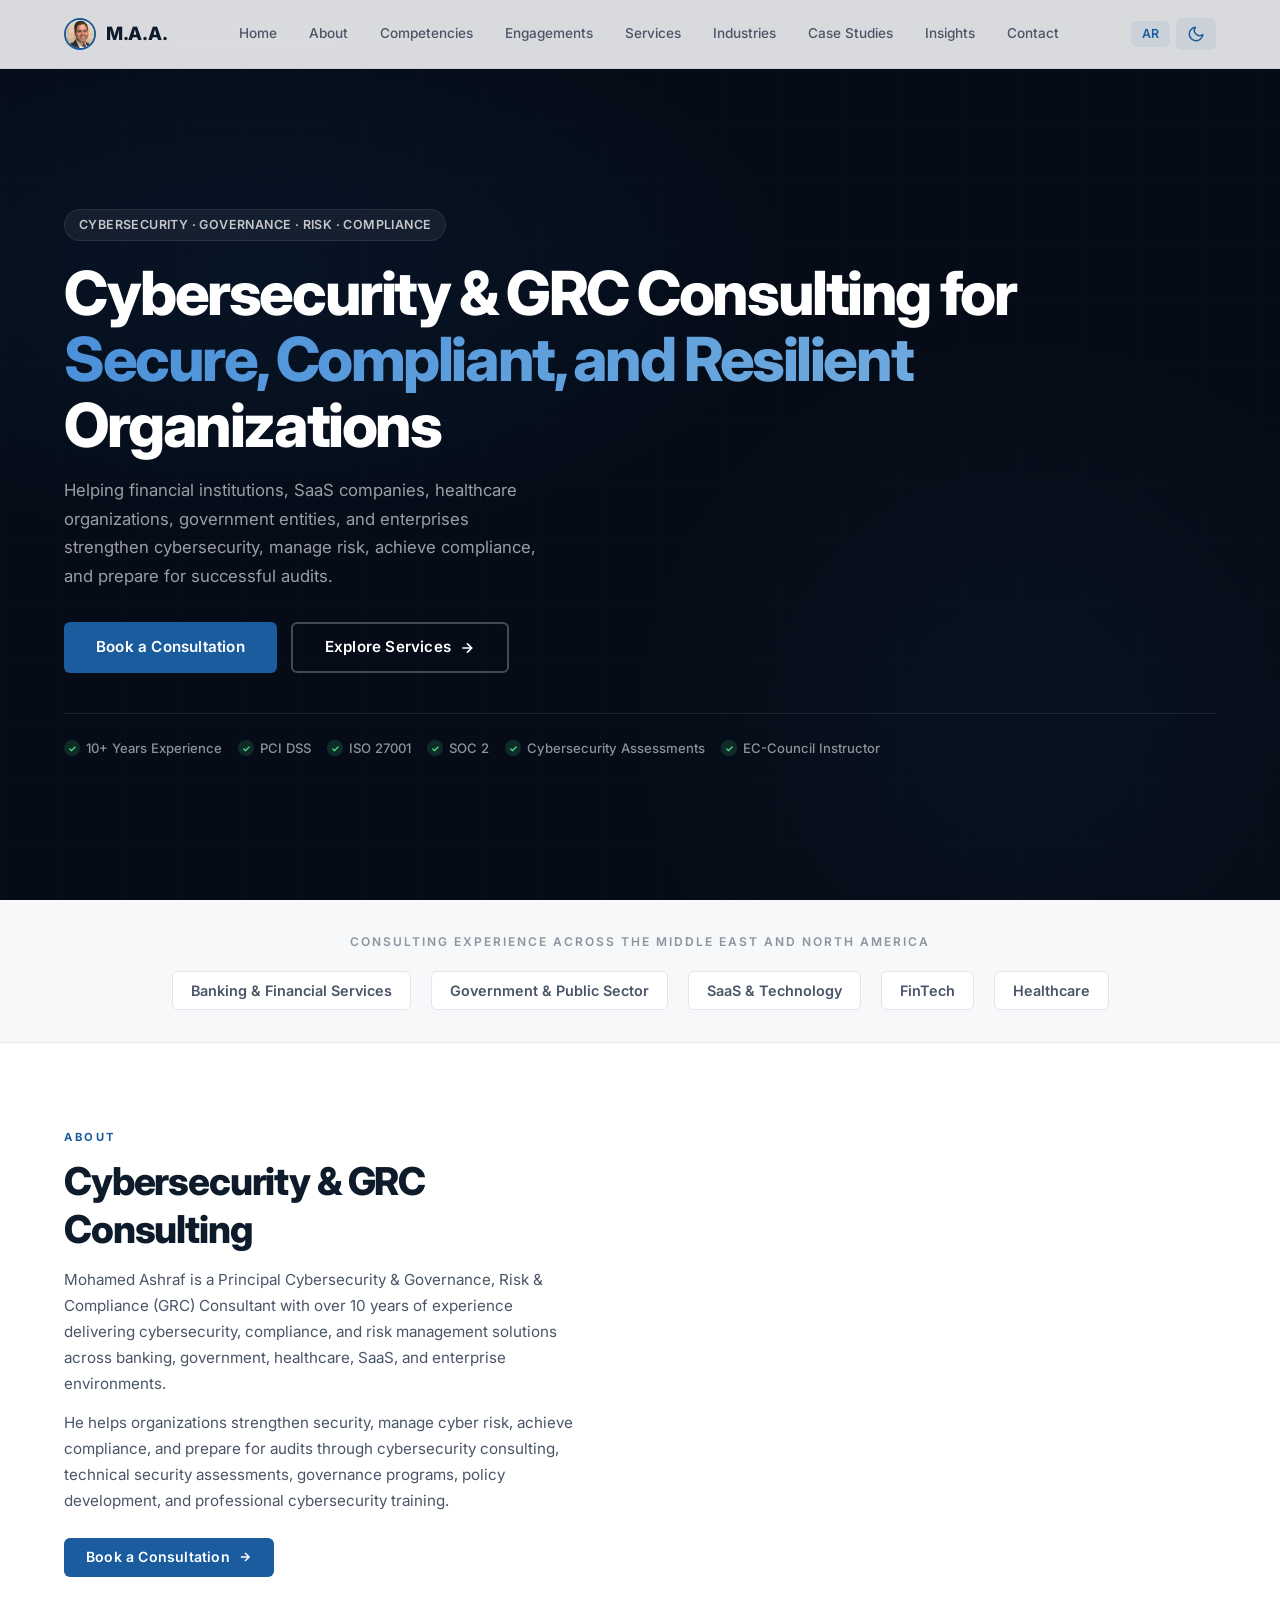
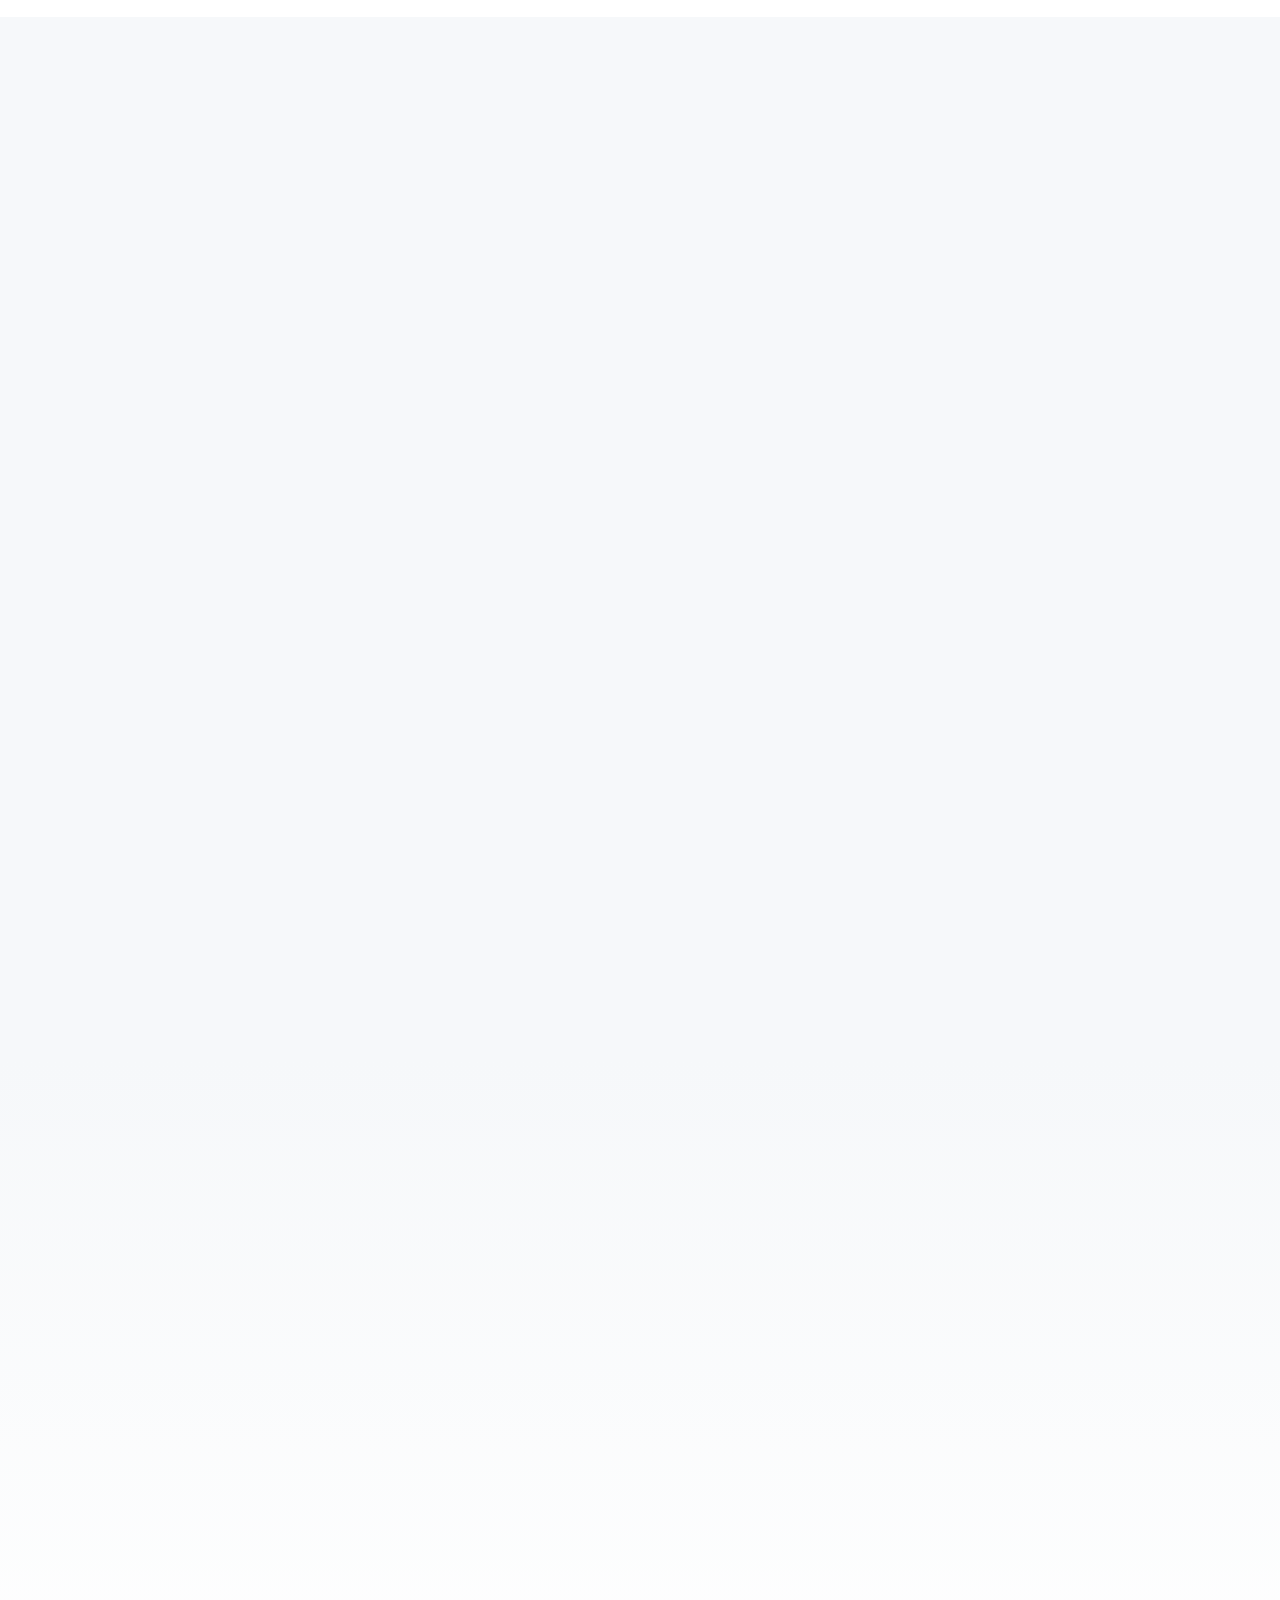
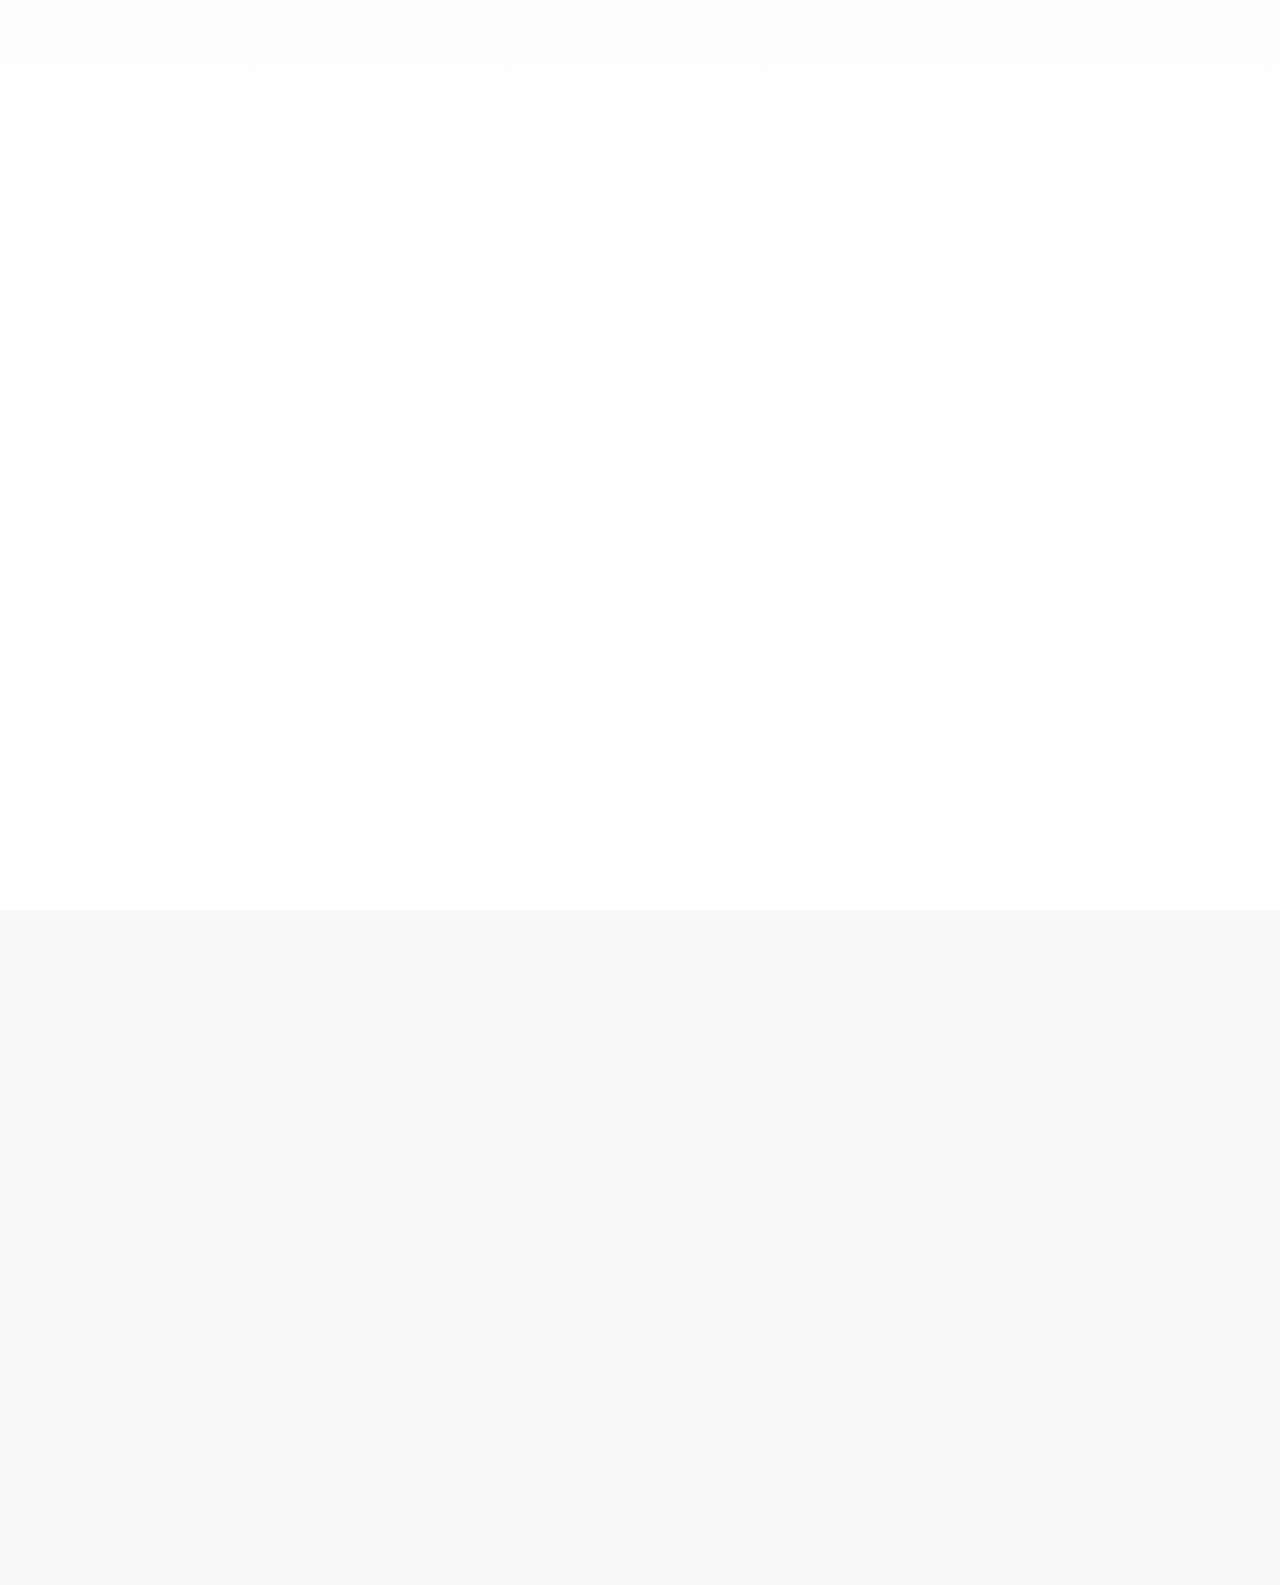
==== commit 75d93c25: "refactor: move photo to nav, remove hero-visual" ====
--- a/docs/index.html
+++ b/docs/index.html
@@ -23,7 +23,7 @@
 <nav class="navbar" role="navigation" aria-label="Main navigation">
 <div class="container nav-container">
 <a href="#" class="nav-logo" aria-label="Home">
-<svg class="nav-logo-icon" width="28" height="28" viewBox="0 0 32 32" fill="none"><rect width="32" height="32" rx="8" fill="#1A5C9E"/><path d="M16 6l10 5v6c0 5.5-4.5 10.5-10 11-5.5-.5-10-5.5-10-11v-6l10-5z" fill="#0D1B2A" stroke="#fff" stroke-width="1.5"/><path d="M12 16l3 3 5-6" stroke="#fff" stroke-width="2" stroke-linecap="round" stroke-linejoin="round"/></svg>
+<img src="images/mohamed.png" alt="Mohamed Ashraf" class="nav-photo">
 <span class="nav-logo-text" data-edit="navBrand">M.A.A.</span>
 </a>
 <div class="nav-links" id="navLinks" role="menubar">
@@ -74,15 +74,7 @@
 <div class="cred-item"><span class="cred-icon">✓</span> EC-Council Instructor</div>
 </div>
 </div>
-<div class="hero-visual">
-<div class="hero-photo-frame">
-<img src="images/mohamed.png" alt="Mohamed Ashraf Abd El-Aziz" class="hero-photo-img">
-<div class="hero-photo-badge">
-<svg width="14" height="14" viewBox="0 0 24 24" fill="none" stroke="currentColor" stroke-width="2"><path d="M12 22s8-4 8-10V5l-8-3-8 3v7c0 6 8 10 8 10z"/></svg>
-Principal Consultant
-</div>
-</div>
-</div>
+
 </div>
 </section>
 
--- a/docs/css/styles.css
+++ b/docs/css/styles.css
@@ -169,7 +169,10 @@
   display: flex; align-items: center; gap: 10px; text-decoration: none;
   color: var(--text-primary); font-weight: 800; font-size: 1.15rem; letter-spacing: -0.3px;
 }
-.nav-logo-icon { flex-shrink: 0; border-radius: 6px; overflow: hidden; }
+.nav-photo {
+  width: 32px; height: 32px; border-radius: 50%; object-fit: cover;
+  border: 2px solid var(--accent); flex-shrink: 0;
+}
 .nav-links { display: flex; gap: 32px; list-style: none; }
 .nav-links a {
   color: var(--text-secondary); text-decoration: none;
@@ -284,8 +287,7 @@
 }
 
 .hero-container {
-  display: grid; grid-template-columns: 1.1fr 0.9fr; gap: 60px;
-  align-items: center; position: relative; z-index: 1; padding: 40px 24px; width: 100%;
+  position: relative; z-index: 1; padding: 40px 24px; width: 100%;
 }
 .hero-content { position: relative; }
 .hero-badge {
@@ -349,26 +351,7 @@
   font-size: 0.6rem; font-weight: 700; flex-shrink: 0;
 }
 
-/* Hero Right — Profile Photo */
-.hero-visual { display: flex; justify-content: center; align-items: center; }
-.hero-photo-frame {
-  width: 280px; height: 340px; border-radius: var(--radius-xl);
-  overflow: hidden; position: relative;
-  box-shadow: 0 20px 60px rgba(0,0,0,0.3);
-  border: 2px solid rgba(255,255,255,0.08);
-}
-.hero-photo-img {
-  width: 100%; height: 100%; object-fit: cover; display: block;
-}
-.hero-photo-badge {
-  position: absolute; bottom: 14px; left: 50%; transform: translateX(-50%);
-  display: flex; align-items: center; gap: 5px;
-  background: rgba(0,0,0,0.5); backdrop-filter: blur(8px);
-  -webkit-backdrop-filter: blur(8px);
-  padding: 5px 16px; border-radius: var(--radius-full);
-  color: #fff; font-size: 0.75rem; font-weight: 600;
-  white-space: nowrap;
-}
+
 
 /* ===== Trusted By ===== */
 .trusted-section {
@@ -919,11 +902,9 @@
 
 /* ===== Responsive ===== */
 @media (max-width: 1024px) {
-  .hero-container { grid-template-columns: 1fr; text-align: left; gap: 40px; }
   .hero-content { text-align: left; }
   .hero-subtitle { margin: 0 0 28px; }
   .hero-ctas { justify-content: flex-start; }
-  .hero-visual { display: none; }
   .about-layout { grid-template-columns: 1fr; text-align: center; }
   .about-actions { justify-content: center; }
   .skills-grid { grid-template-columns: 1fr; }
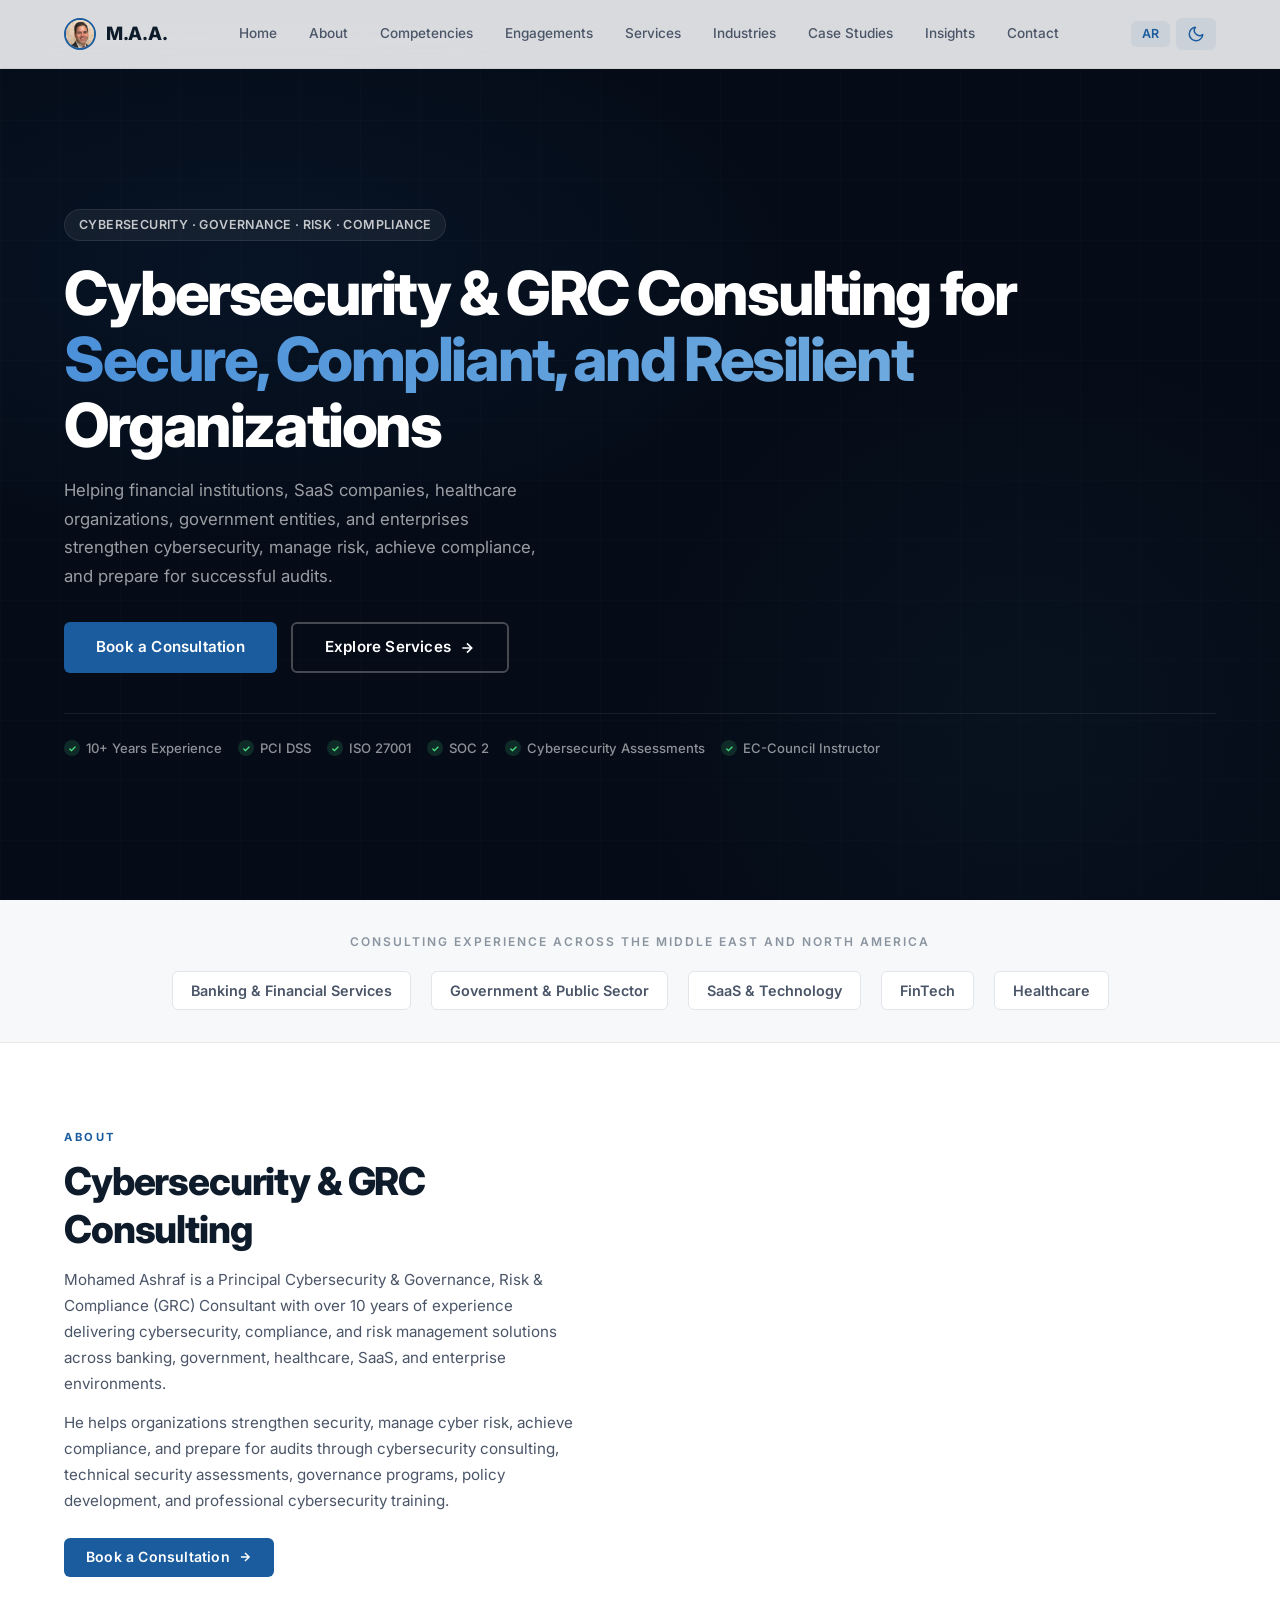
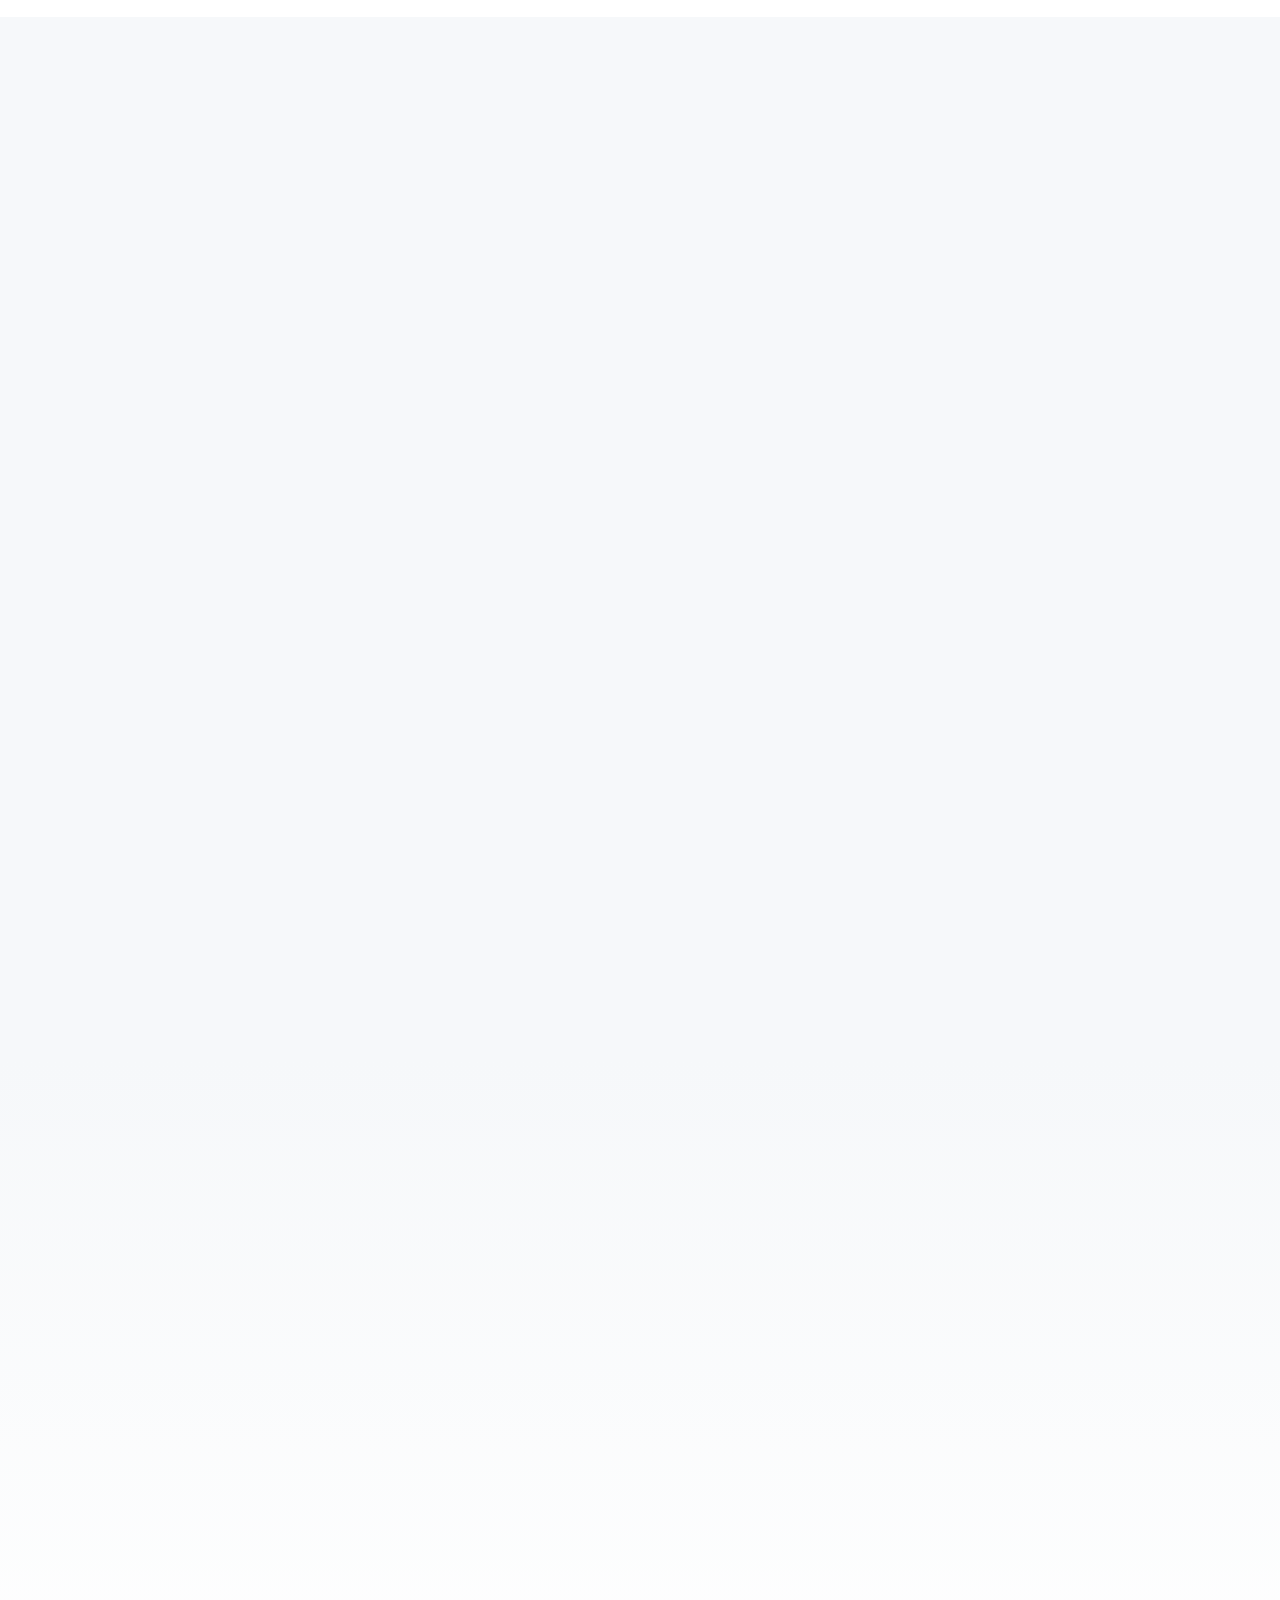
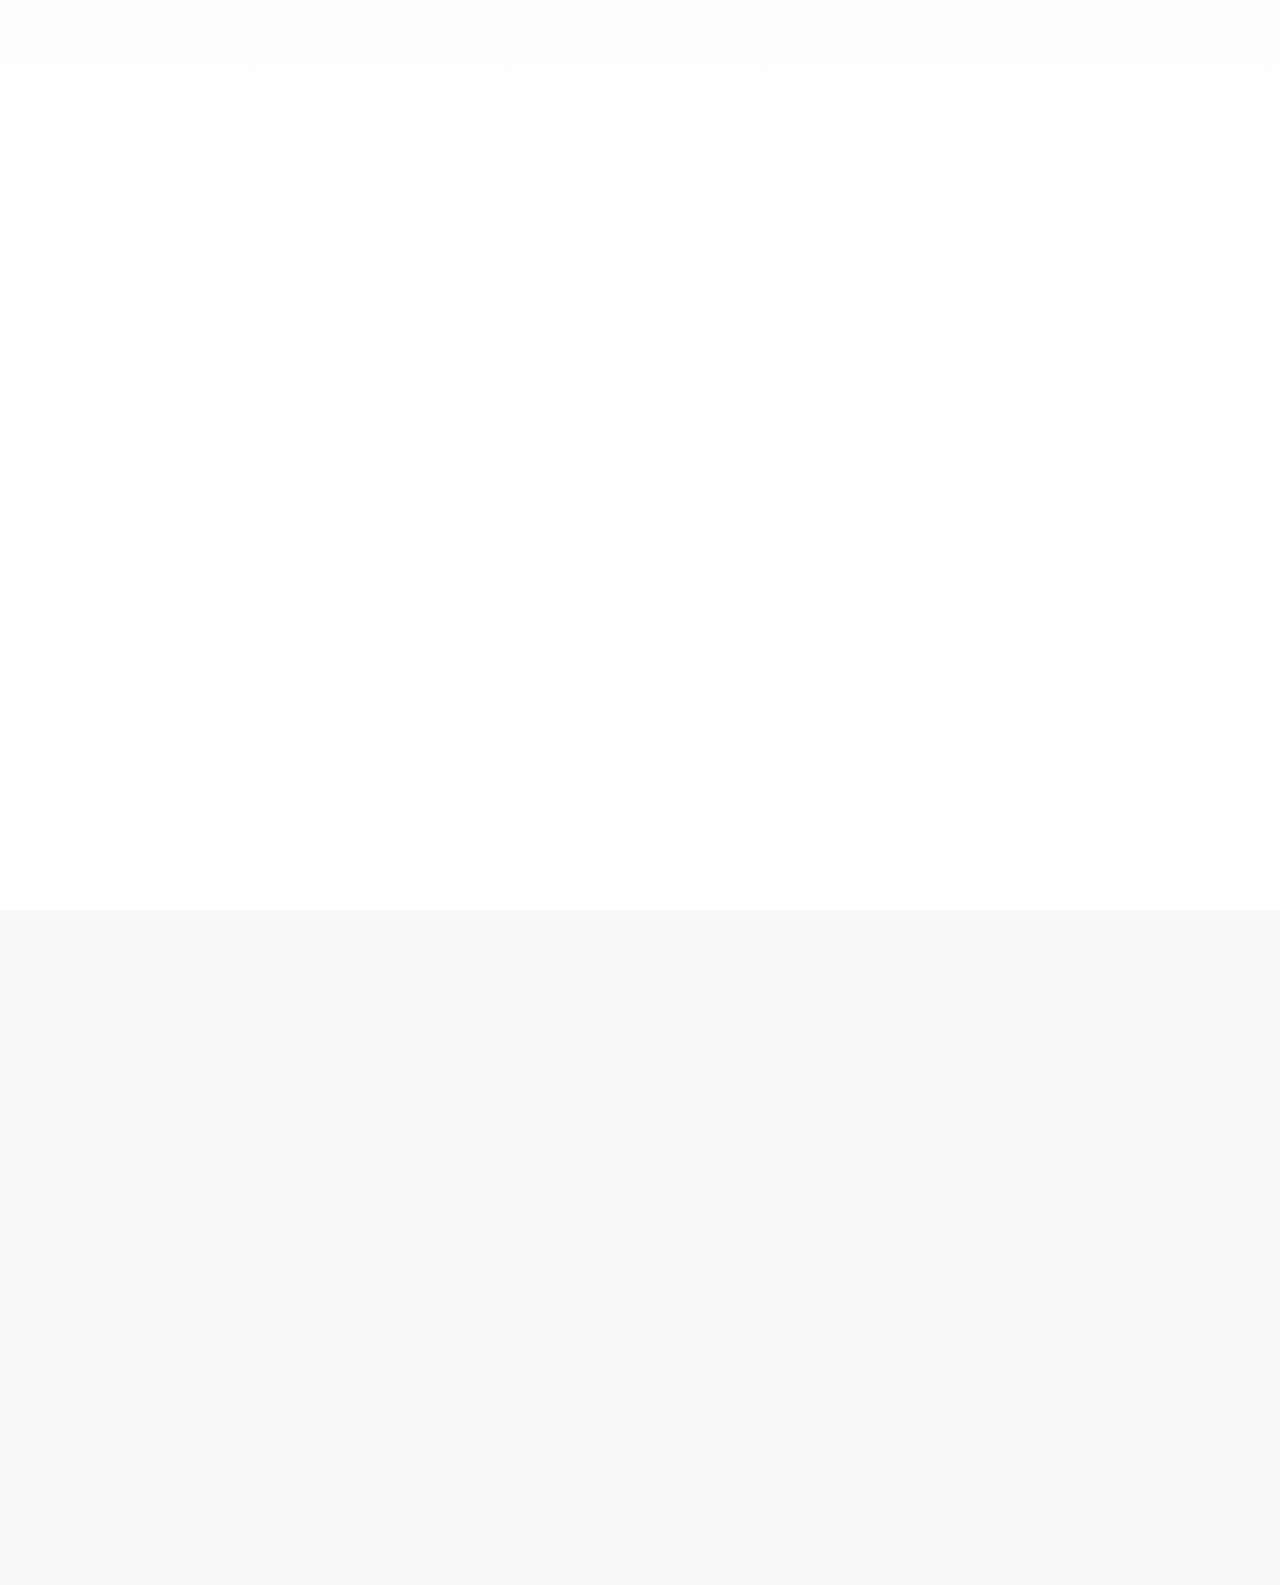
==== commit b83b62e1: "feat: editable nav photo with file picker, improved face crop" ====
--- a/docs/index.html
+++ b/docs/index.html
@@ -23,7 +23,7 @@
 <nav class="navbar" role="navigation" aria-label="Main navigation">
 <div class="container nav-container">
 <a href="#" class="nav-logo" aria-label="Home">
-<img src="images/mohamed.png" alt="Mohamed Ashraf" class="nav-photo">
+<img src="images/mohamed.png" alt="Mohamed Ashraf" class="nav-photo" data-edit="navPhoto">
 <span class="nav-logo-text" data-edit="navBrand">M.A.A.</span>
 </a>
 <div class="nav-links" id="navLinks" role="menubar">
--- a/docs/css/styles.css
+++ b/docs/css/styles.css
@@ -171,7 +171,11 @@
 }
 .nav-photo {
   width: 32px; height: 32px; border-radius: 50%; object-fit: cover;
-  border: 2px solid var(--accent); flex-shrink: 0;
+  object-position: center 20%; border: 2px solid var(--accent);
+  flex-shrink: 0; cursor: pointer; transition: box-shadow var(--transition);
+}
+.editable-active[data-edit="navPhoto"] {
+  box-shadow: 0 0 0 2px var(--accent), 0 0 12px rgba(26,92,158,0.4);
 }
 .nav-links { display: flex; gap: 32px; list-style: none; }
 .nav-links a {
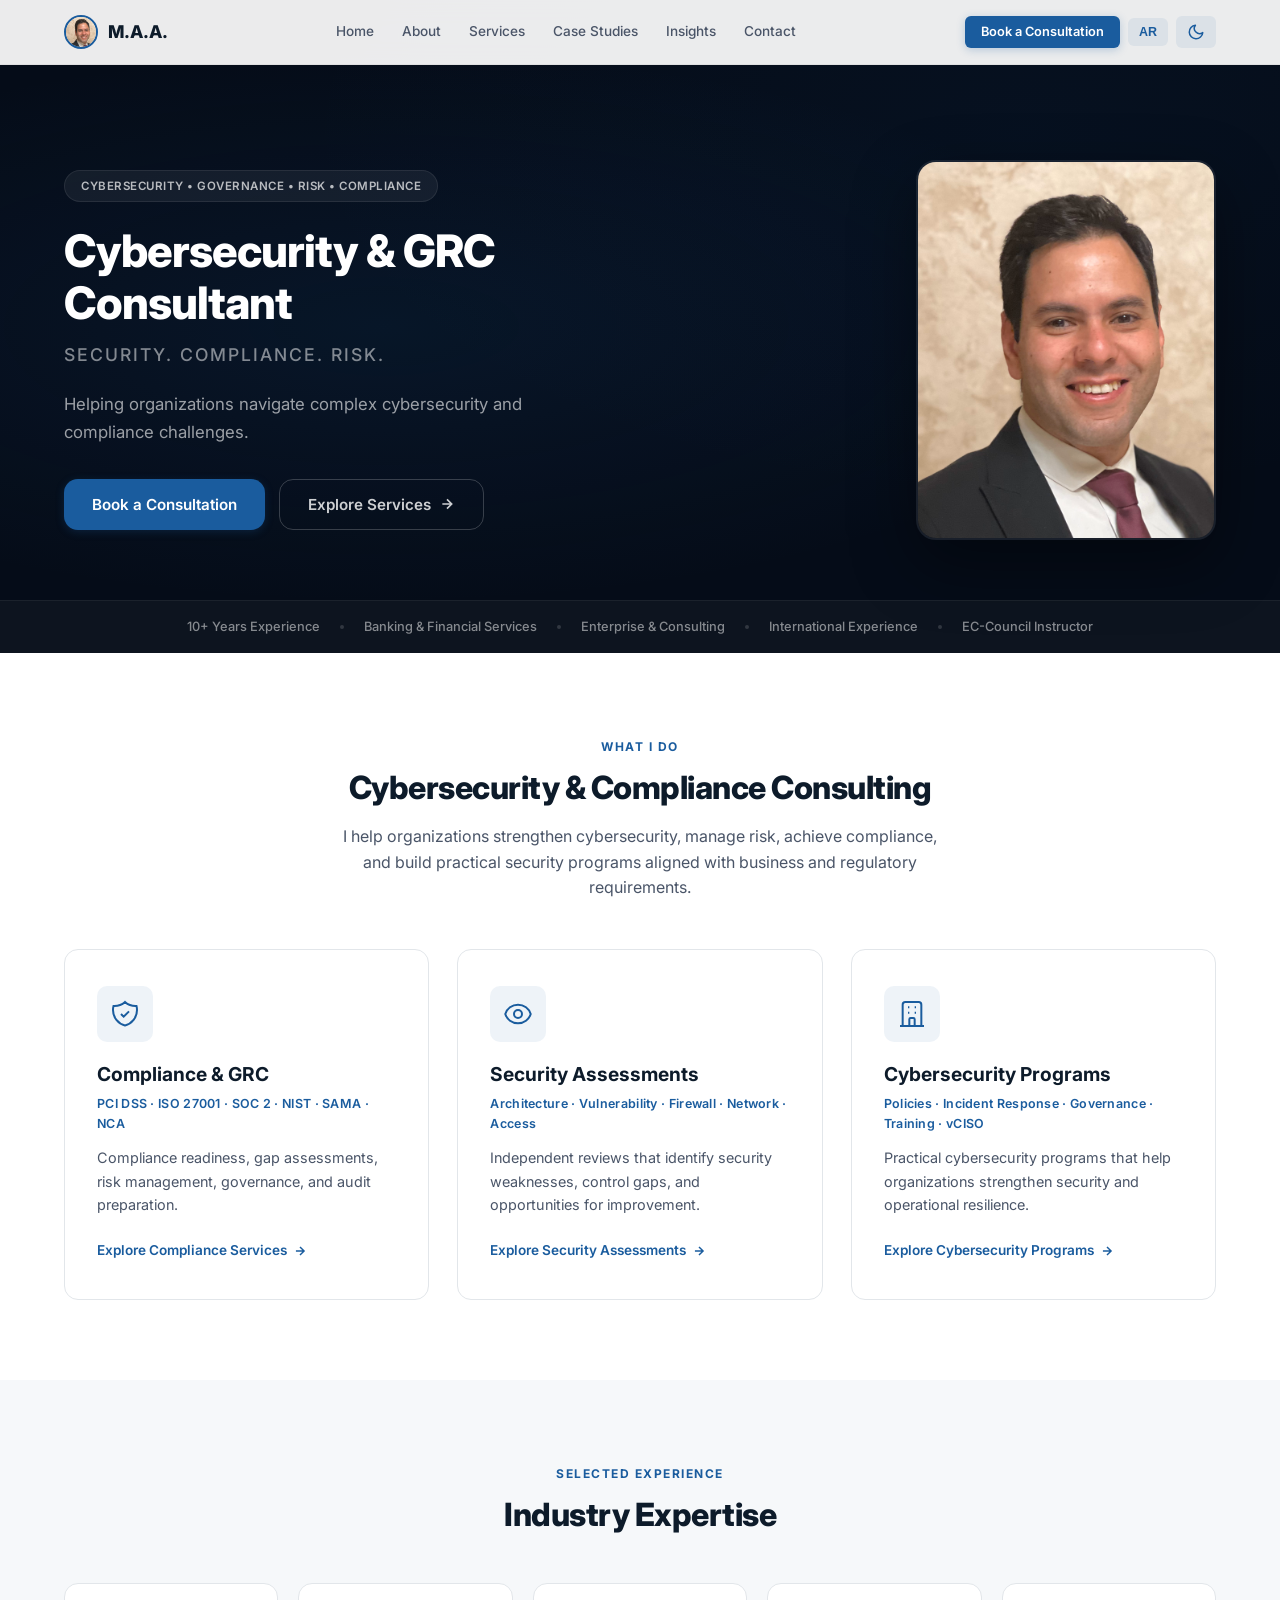
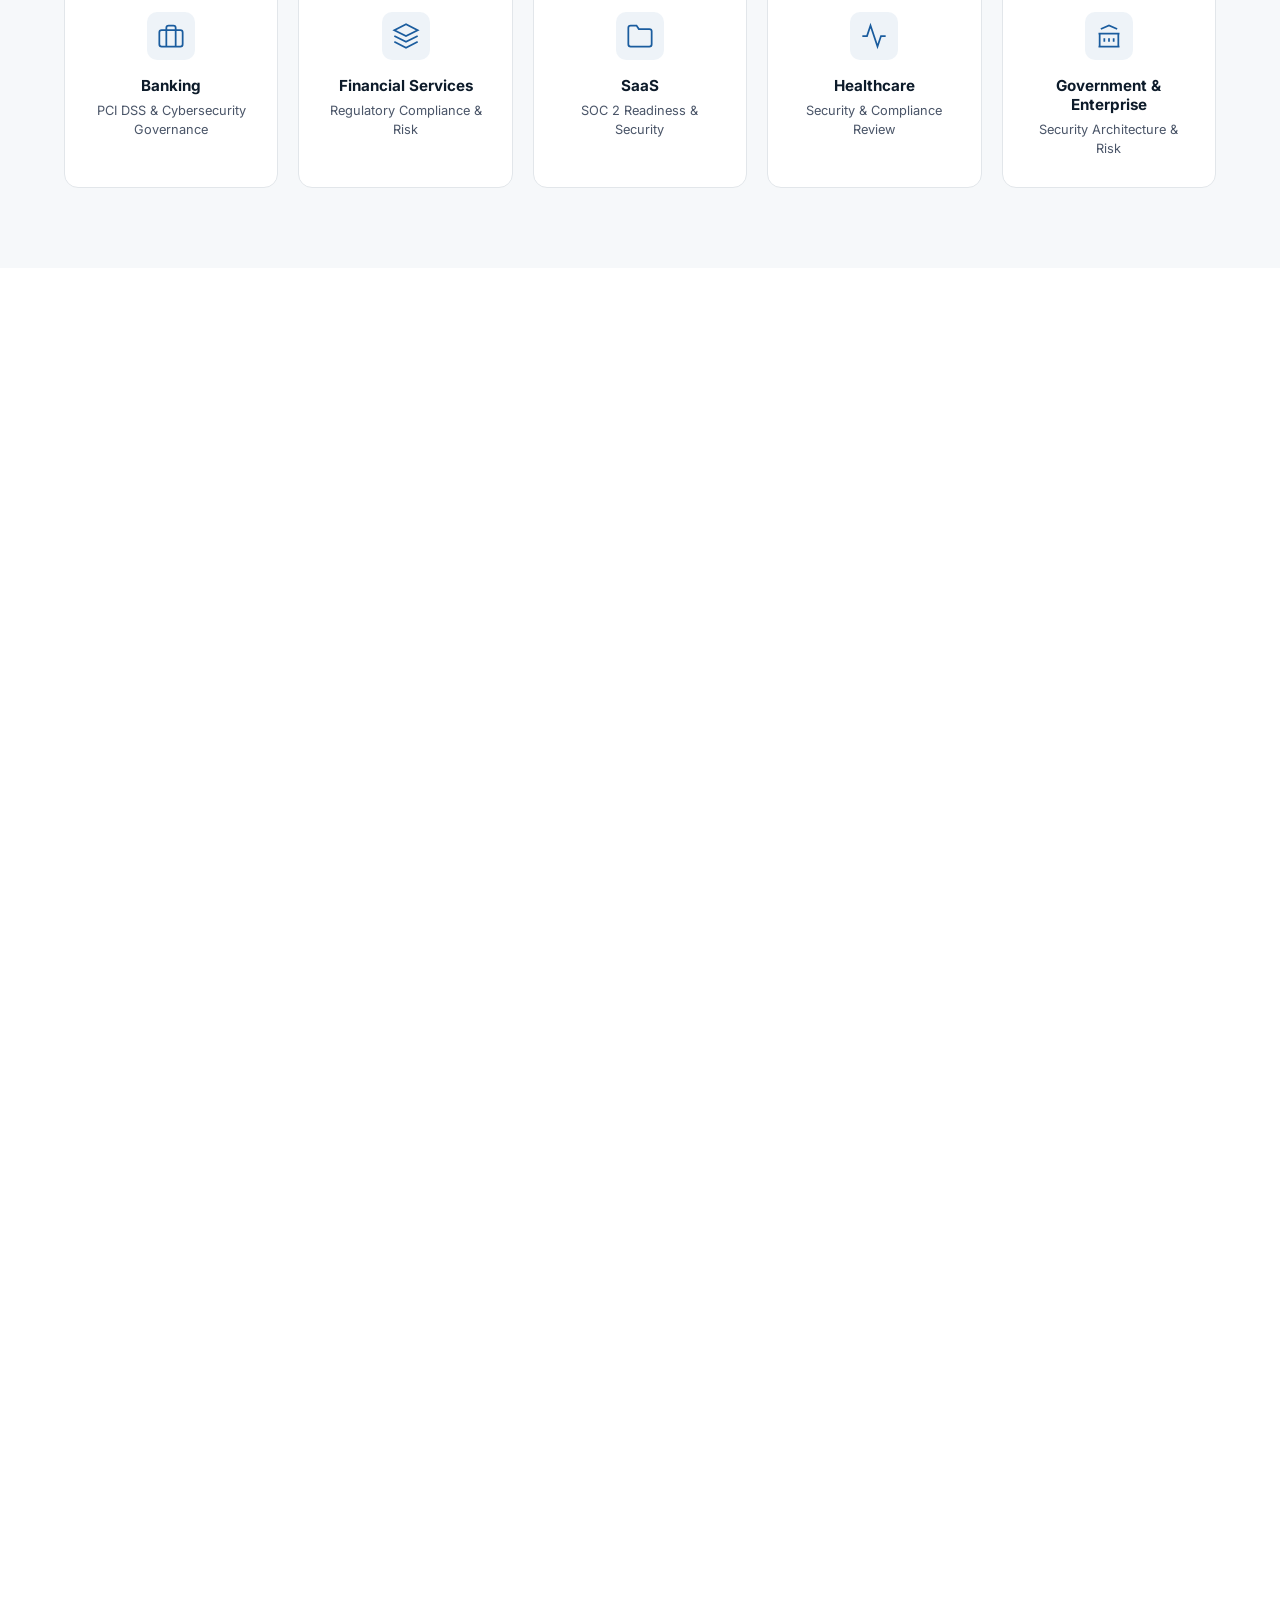
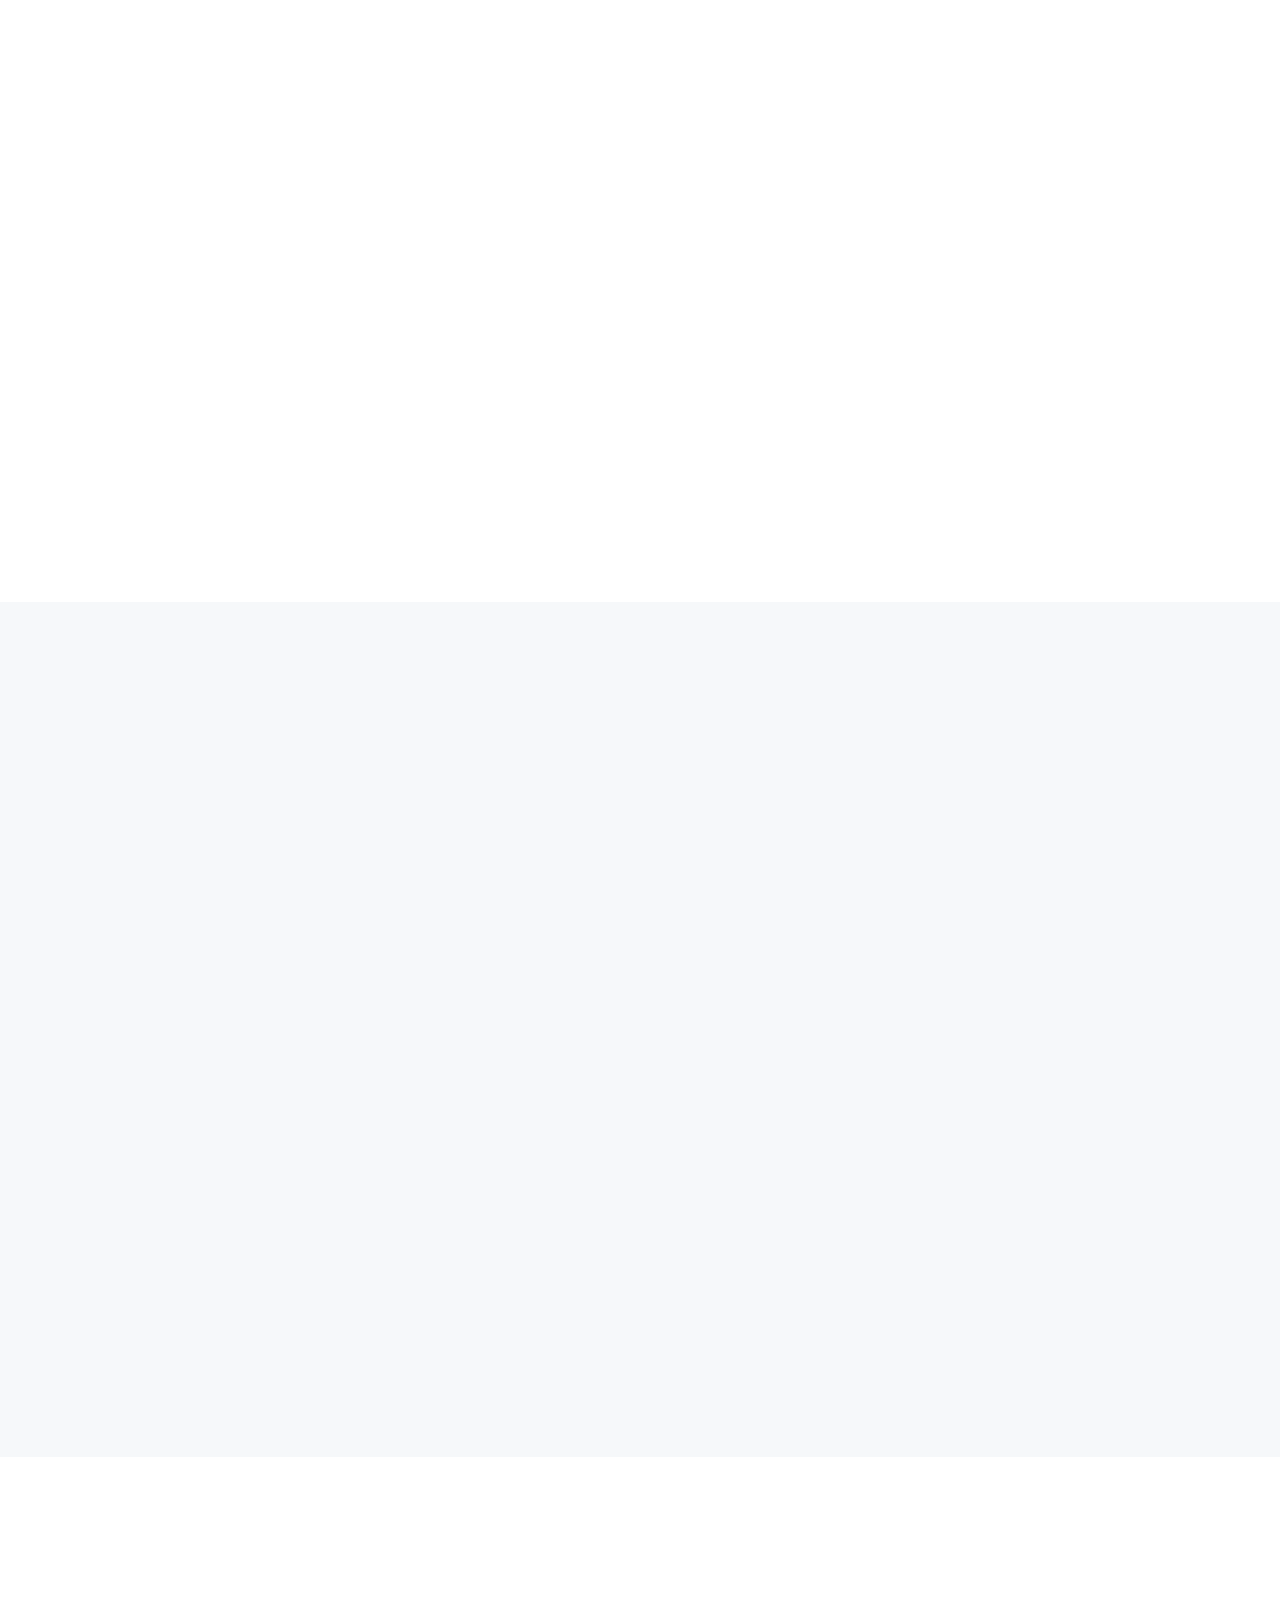
==== commit 6225e0af: "refactor: premium homepage restructure — shorter, cleaner, conversion-focused - Hero: new headline '" ====
--- a/docs/index.html
+++ b/docs/index.html
@@ -3,18 +3,18 @@
 <head>
 <meta charset="UTF-8">
 <meta name="viewport" content="width=device-width, initial-scale=1.0">
-<title>Mohamed Ashraf Abd El-Aziz — Principal Cybersecurity & GRC Consultant | PCI DSS | ISO 27001 | SOC 2 | SAMA | NCA</title>
-<meta name="description" content="Enterprise cybersecurity governance, risk & compliance consulting for financial institutions, SaaS, healthcare, and government. PCI DSS, ISO 27001, SOC 2, SAMA CSF, NCA ECC.">
-<meta name="keywords" content="Cybersecurity Consultant, GRC Consultant, PCI DSS Consultant, ISO 27001 Consultant, SOC 2 Consultant, SAMA CSF, NCA ECC, Jeddah, Saudi Arabia, vCISO, Risk Management, Compliance">
+<title>Mohamed Ashraf Abd El-Aziz — Cybersecurity & GRC Consultant | PCI DSS | ISO 27001 | SOC 2</title>
+<meta name="description" content="Cybersecurity and GRC consulting for financial institutions, SaaS, healthcare, and government. PCI DSS, ISO 27001, SOC 2, SAMA CSF, NCA ECC.">
+<meta name="keywords" content="Cybersecurity Consultant, GRC Consultant, PCI DSS, ISO 27001, SOC 2, SAMA CSF, NCA ECC, Jeddah, Saudi Arabia, vCISO, Risk Management, Compliance">
 <meta name="robots" content="index, follow">
 <link rel="canonical" href="https://mashraf1990.github.io/cyber-grc-bos/">
-<meta property="og:title" content="Mohamed Ashraf Abd El-Aziz — Principal Cybersecurity & GRC Consultant">
-<meta property="og:description" content="Enterprise cybersecurity governance, risk & compliance consulting for financial institutions, SaaS, healthcare, and government.">
+<meta property="og:title" content="Mohamed Ashraf Abd El-Aziz — Cybersecurity & GRC Consultant">
+<meta property="og:description" content="Cybersecurity and GRC consulting for financial institutions, SaaS, healthcare, and government.">
 <meta property="og:type" content="website">
 <meta property="og:url" content="https://mashraf1990.github.io/cyber-grc-bos/">
 <link rel="preconnect" href="https://fonts.googleapis.com">
 <link rel="preconnect" href="https://fonts.gstatic.com" crossorigin>
-<link href="https://fonts.googleapis.com/css2?family=Inter:wght@300;400;500;600;700;800;900&family=JetBrains+Mono:wght@400;500&display=swap" rel="stylesheet" media="print" onload="this.media='all'">
+<link href="https://fonts.googleapis.com/css2?family=Inter:wght@300;400;500;600;700;800;900&display=swap" rel="stylesheet" media="print" onload="this.media='all'">
 <link rel="stylesheet" href="css/styles.css">
 </head>
 <body>
@@ -27,17 +27,15 @@
 <span class="nav-logo-text" data-edit="navBrand">M.A.A.</span>
 </a>
 <div class="nav-links" id="navLinks" role="menubar">
-<a href="#" class="active" role="menuitem" data-i18n="home">Home</a>
-<a href="#about" role="menuitem" data-i18n="about">About</a>
-<a href="#skills" role="menuitem" data-i18n="skills">Competencies</a>
-<a href="#experience" role="menuitem" data-i18n="experience">Engagements</a>
-<a href="#services" role="menuitem" data-i18n="services">Services</a>
-<a href="#industries" role="menuitem" data-i18n="industries">Industries</a>
-<a href="#case-studies" role="menuitem" data-i18n="caseStudies">Case Studies</a>
-<a href="#insights" role="menuitem" data-i18n="insights">Insights</a>
-<a href="#contact" role="menuitem" data-i18n="contact">Contact</a>
+<a href="#" class="active" role="menuitem">Home</a>
+<a href="#about" role="menuitem">About</a>
+<a href="#services" role="menuitem">Services</a>
+<a href="#case-studies" role="menuitem">Case Studies</a>
+<a href="#insights" role="menuitem">Insights</a>
+<a href="#contact" role="menuitem">Contact</a>
 </div>
 <div class="nav-actions">
+<a href="#contact" class="btn btn-primary btn-sm nav-cta">Book a Consultation</a>
 <button class="nav-icon-btn" id="langToggle" aria-label="Toggle language">AR</button>
 <button class="nav-icon-btn" id="themeToggle" aria-label="Toggle theme">
 <svg width="18" height="18" viewBox="0 0 24 24" fill="none" stroke="currentColor" stroke-width="2" stroke-linecap="round" stroke-linejoin="round"><path d="M21 12.79A9 9 0 1 1 11.21 3 7 7 0 0 0 21 12.79z"/></svg>
@@ -49,13 +47,13 @@
 
 <!-- ==================== HERO ==================== -->
 <section class="hero" id="home">
-<div class="hero-grid-bg"></div>
 <div class="hero-gradient"></div>
 <div class="container hero-container">
 <div class="hero-content">
-<div class="hero-badge">CYBERSECURITY · GOVERNANCE · RISK · COMPLIANCE</div>
-<h1 class="hero-title">Cybersecurity & GRC Consulting for <span class="hero-title-em" data-edit="heroTitleLine2">Secure, Compliant, and Resilient</span> Organizations</h1>
-<p class="hero-subtitle" data-i18n="heroSub" data-edit="heroSub">Helping financial institutions, SaaS companies, healthcare organizations, government entities, and enterprises strengthen cybersecurity, manage risk, achieve compliance, and prepare for successful audits.</p>
+<div class="hero-badge">CYBERSECURITY &bull; GOVERNANCE &bull; RISK &bull; COMPLIANCE</div>
+<h1 class="hero-title">Cybersecurity &amp; GRC Consultant</h1>
+<p class="hero-tagline">Security. Compliance. Risk.</p>
+<p class="hero-subtitle" data-i18n="heroSub" data-edit="heroSub">Helping organizations navigate complex cybersecurity and compliance challenges.</p>
 <div class="hero-ctas">
 <a href="#contact" class="btn btn-primary btn-lg">
 <span data-i18n="schedule">Book a Consultation</span>
@@ -65,748 +63,220 @@
 <svg width="16" height="16" viewBox="0 0 24 24" fill="none" stroke="currentColor" stroke-width="2.5"><path d="M5 12h14M12 5l7 7-7 7"/></svg>
 </a>
 </div>
+</div>
+<div class="hero-visual">
+<img src="images/mohamed.png" alt="Mohamed Ashraf Abd El-Aziz" class="hero-photo">
+</div>
+</div>
 <div class="hero-credibility">
-<div class="cred-item"><span class="cred-icon">✓</span> 10+ Years Experience</div>
-<div class="cred-item"><span class="cred-icon">✓</span> PCI DSS</div>
-<div class="cred-item"><span class="cred-icon">✓</span> ISO 27001</div>
-<div class="cred-item"><span class="cred-icon">✓</span> SOC 2</div>
-<div class="cred-item"><span class="cred-icon">✓</span> Cybersecurity Assessments</div>
-<div class="cred-item"><span class="cred-icon">✓</span> EC-Council Instructor</div>
-</div>
-</div>
-
-</div>
-</section>
-
-<!-- ==================== TRUSTED BY ==================== -->
-<section class="trusted-section">
-<div class="container">
-<p class="trusted-label" data-i18n="trustedBy" data-edit="trustedBy">Consulting Experience Across the Middle East and North America</p>
-<div class="trusted-logos">
-<div class="trusted-logo" data-i18n="snb" data-edit="snb">Banking & Financial Services</div>
-<div class="trusted-logo" data-i18n="diriyah" data-edit="diriyah">Government & Public Sector</div>
-<div class="trusted-logo" data-i18n="nvits" data-edit="nvits">SaaS & Technology</div>
-<div class="trusted-logo" data-i18n="parentApp" data-edit="parentApp">FinTech</div>
-<div class="trusted-logo" data-i18n="healthcare" data-edit="healthcare">Healthcare</div>
-</div>
-</div>
-</section>
-
-<!-- ==================== ABOUT ==================== -->
+<div class="container cred-container">
+<div class="cred-item">10+ Years Experience</div>
+<div class="cred-divider"></div>
+<div class="cred-item">Banking &amp; Financial Services</div>
+<div class="cred-divider"></div>
+<div class="cred-item">Enterprise &amp; Consulting</div>
+<div class="cred-divider"></div>
+<div class="cred-item">International Experience</div>
+<div class="cred-divider"></div>
+<div class="cred-item">EC-Council Instructor</div>
+</div>
+</div>
+</section>
+
+<!-- ==================== WHAT I DO ==================== -->
+<section class="section" id="services">
+<div class="container">
+<div class="section-header">
+<span class="section-label">What I Do</span>
+<h2 class="section-title">Cybersecurity &amp; Compliance Consulting</h2>
+<p class="section-desc">I help organizations strengthen cybersecurity, manage risk, achieve compliance, and build practical security programs aligned with business and regulatory requirements.</p>
+</div>
+<div class="services-grid">
+<div class="service-card">
+<div class="service-card-icon">
+<svg width="32" height="32" viewBox="0 0 24 24" fill="none" stroke="currentColor" stroke-width="1.5"><path d="M9 12l2 2 4-4m5.618-4.016A11.955 11.955 0 0112 2.944a11.955 11.955 0 01-8.618 3.04A12.02 12.02 0 003 9c0 5.591 3.824 10.29 9 11.622 5.176-1.332 9-6.03 9-11.622 0-1.042-.133-2.052-.382-3.016z"/></svg>
+</div>
+<h3>Compliance &amp; GRC</h3>
+<p class="service-tags">PCI DSS &middot; ISO 27001 &middot; SOC 2 &middot; NIST &middot; SAMA &middot; NCA</p>
+<p class="service-desc">Compliance readiness, gap assessments, risk management, governance, and audit preparation.</p>
+<a href="#" class="service-link">Explore Compliance Services <svg width="14" height="14" viewBox="0 0 24 24" fill="none" stroke="currentColor" stroke-width="2.5"><path d="M5 12h14M12 5l7 7-7 7"/></svg></a>
+</div>
+<div class="service-card">
+<div class="service-card-icon">
+<svg width="32" height="32" viewBox="0 0 24 24" fill="none" stroke="currentColor" stroke-width="1.5"><path d="M15 12a3 3 0 11-6 0 3 3 0 016 0z"/><path d="M2.458 12C3.732 7.943 7.523 5 12 5c4.478 0 8.268 2.943 9.542 7-1.274 4.057-5.064 7-9.542 7-4.477 0-8.268-2.943-9.542-7z"/></svg>
+</div>
+<h3>Security Assessments</h3>
+<p class="service-tags">Architecture &middot; Vulnerability &middot; Firewall &middot; Network &middot; Access</p>
+<p class="service-desc">Independent reviews that identify security weaknesses, control gaps, and opportunities for improvement.</p>
+<a href="#" class="service-link">Explore Security Assessments <svg width="14" height="14" viewBox="0 0 24 24" fill="none" stroke="currentColor" stroke-width="2.5"><path d="M5 12h14M12 5l7 7-7 7"/></svg></a>
+</div>
+<div class="service-card">
+<div class="service-card-icon">
+<svg width="32" height="32" viewBox="0 0 24 24" fill="none" stroke="currentColor" stroke-width="1.5"><path d="M19 21V5a2 2 0 00-2-2H7a2 2 0 00-2 2v16m14 0h2m-2 0h-5m-9 0H3m2 0h5M9 7h1m-1 4h1m4-4h1m-1 4h1m-5 10v-5a1 1 0 011-1h2a1 1 0 011 1v5m-4 0h4"/></svg>
+</div>
+<h3>Cybersecurity Programs</h3>
+<p class="service-tags">Policies &middot; Incident Response &middot; Governance &middot; Training &middot; vCISO</p>
+<p class="service-desc">Practical cybersecurity programs that help organizations strengthen security and operational resilience.</p>
+<a href="#" class="service-link">Explore Cybersecurity Programs <svg width="14" height="14" viewBox="0 0 24 24" fill="none" stroke="currentColor" stroke-width="2.5"><path d="M5 12h14M12 5l7 7-7 7"/></svg></a>
+</div>
+</div>
+</div>
+</section>
+
+<!-- ==================== SELECTED EXPERIENCE ==================== -->
+<section class="section section-alt" id="experience">
+<div class="container">
+<div class="section-header">
+<span class="section-label">Selected Experience</span>
+<h2 class="section-title">Industry Expertise</h2>
+</div>
+<div class="exp-grid">
+<div class="exp-card">
+<div class="exp-card-icon">
+<svg width="28" height="28" viewBox="0 0 24 24" fill="none" stroke="currentColor" stroke-width="1.5"><rect x="2" y="7" width="20" height="14" rx="2"/><path d="M16 21V5a2 2 0 00-2-2h-4a2 2 0 00-2 2v16"/></svg>
+</div>
+<h4>Banking</h4>
+<p>PCI DSS &amp; Cybersecurity Governance</p>
+</div>
+<div class="exp-card">
+<div class="exp-card-icon">
+<svg width="28" height="28" viewBox="0 0 24 24" fill="none" stroke="currentColor" stroke-width="1.5"><path d="M12 2L2 7l10 5 10-5-10-5zM2 17l10 5 10-5M2 12l10 5 10-5"/></svg>
+</div>
+<h4>Financial Services</h4>
+<p>Regulatory Compliance &amp; Risk</p>
+</div>
+<div class="exp-card">
+<div class="exp-card-icon">
+<svg width="28" height="28" viewBox="0 0 24 24" fill="none" stroke="currentColor" stroke-width="1.5"><path d="M22 19a2 2 0 01-2 2H4a2 2 0 01-2-2V5a2 2 0 012-2h5l2 3h9a2 2 0 012 2z"/></svg>
+</div>
+<h4>SaaS</h4>
+<p>SOC 2 Readiness &amp; Security</p>
+</div>
+<div class="exp-card">
+<div class="exp-card-icon">
+<svg width="28" height="28" viewBox="0 0 24 24" fill="none" stroke="currentColor" stroke-width="1.5"><path d="M22 12h-4l-3 9L9 3l-3 9H2"/></svg>
+</div>
+<h4>Healthcare</h4>
+<p>Security &amp; Compliance Review</p>
+</div>
+<div class="exp-card">
+<div class="exp-card-icon">
+<svg width="28" height="28" viewBox="0 0 24 24" fill="none" stroke="currentColor" stroke-width="1.5"><path d="M3 21h18M3 10h18M5 6l7-3 7 3M4 10v11M20 10v11M8 14v3M12 14v3M16 14v3"/></svg>
+</div>
+<h4>Government &amp; Enterprise</h4>
+<p>Security Architecture &amp; Risk</p>
+</div>
+</div>
+</div>
+</section>
+
+<!-- ==================== WHY WORK WITH ME ==================== -->
 <section class="section" id="about">
 <div class="container">
-<div class="about-layout">
-<div class="about-content">
-<span class="section-label" data-i18n="aboutLabel" data-edit="aboutLabel">About</span>
-<h2 class="section-title" data-i18n="aboutTitle" data-edit="aboutTitle">Cybersecurity & GRC Consulting</h2>
-<p class="about-text" data-i18n="aboutP1" data-edit="aboutP1">Mohamed Ashraf is a Principal Cybersecurity & Governance, Risk & Compliance (GRC) Consultant with over 10 years of experience delivering cybersecurity, compliance, and risk management solutions across banking, government, healthcare, SaaS, and enterprise environments.</p>
-<p class="about-text" data-i18n="aboutP2" data-edit="aboutP2">He helps organizations strengthen security, manage cyber risk, achieve compliance, and prepare for audits through cybersecurity consulting, technical security assessments, governance programs, policy development, and professional cybersecurity training.</p>
-<div class="about-actions">
-<a href="#contact" class="btn btn-primary">
-<span data-i18n="schedule">Book a Consultation</span>
-<svg width="14" height="14" viewBox="0 0 24 24" fill="none" stroke="currentColor" stroke-width="2.5"><path d="M5 12h14M12 5l7 7-7 7"/></svg>
-</a>
-</div>
-</div>
-</div>
-</div>
-</section>
-
-<!-- ==================== SKILLS ==================== -->
-<section class="section skills-section" id="skills">
-<div class="container">
-<div class="section-header">
-<span class="section-label" data-i18n="skillsLabel" data-edit="skillsLabel">Core Competencies</span>
-<h2 class="section-title" data-i18n="skillsTitle" data-edit="skillsTitle">Framework & Domain Expertise</h2>
-<p class="section-desc" data-i18n="skillsDesc" data-edit="skillsDesc">Deep technical and regulatory expertise developed over a decade of hands-on consulting across industries and frameworks.</p>
-</div>
-<div class="skills-grid">
-<div class="skill-item">
-<div class="skill-info"><span data-edit="skill1name">GRC & Compliance</span><span data-edit="skill1pct">95%</span></div>
-<div class="skill-bar"><div class="skill-bar-fill" style="width:95%"></div></div>
-</div>
-<div class="skill-item">
-<div class="skill-info"><span data-edit="skill2name">Risk Management</span><span data-edit="skill2pct">90%</span></div>
-<div class="skill-bar"><div class="skill-bar-fill" style="width:90%"></div></div>
-</div>
-<div class="skill-item">
-<div class="skill-info"><span data-edit="skill3name">Security Architecture</span><span data-edit="skill3pct">85%</span></div>
-<div class="skill-bar"><div class="skill-bar-fill" style="width:85%"></div></div>
-</div>
-<div class="skill-item">
-<div class="skill-info"><span data-edit="skill4name">PCI DSS</span><span data-edit="skill4pct">95%</span></div>
-<div class="skill-bar"><div class="skill-bar-fill" style="width:95%"></div></div>
-</div>
-<div class="skill-item">
-<div class="skill-info"><span data-edit="skill5name">ISO 27001</span><span data-edit="skill5pct">90%</span></div>
-<div class="skill-bar"><div class="skill-bar-fill" style="width:90%"></div></div>
-</div>
-<div class="skill-item">
-<div class="skill-info"><span data-edit="skill6name">SOC 2</span><span data-edit="skill6pct">85%</span></div>
-<div class="skill-bar"><div class="skill-bar-fill" style="width:85%"></div></div>
-</div>
-<div class="skill-item">
-<div class="skill-info"><span data-edit="skill7name">NIST CSF</span><span data-edit="skill7pct">88%</span></div>
-<div class="skill-bar"><div class="skill-bar-fill" style="width:88%"></div></div>
-</div>
-<div class="skill-item">
-<div class="skill-info"><span data-edit="skill8name">SAMA CSF</span><span data-edit="skill8pct">85%</span></div>
-<div class="skill-bar"><div class="skill-bar-fill" style="width:85%"></div></div>
-</div>
-</div>
-</div>
-</section>
-
-<!-- ==================== EXPERIENCE TIMELINE ==================== -->
-<section class="section timeline-section" id="experience">
-<div class="container">
-<div class="section-header">
-<span class="section-label" data-i18n="expLabel" data-edit="expLabel">Professional History</span>
-<h2 class="section-title" data-i18n="expTitle" data-edit="expTitle">Selected Consulting Engagements</h2>
-<p class="section-desc" data-i18n="expDesc" data-edit="expDesc">A track record of delivering enterprise-scale cybersecurity and compliance programs.</p>
-</div>
-<div class="timeline">
-<div class="timeline-item">
-<div class="timeline-dot"></div>
-<div class="timeline-date" data-edit="exp1date">2024 — Present</div>
-<div class="timeline-content">
-<h4 data-edit="exp1title">Cybersecurity & GRC Consultant</h4>
-<span class="timeline-org" data-edit="exp1org">Versatile Solutions LLC</span>
-<p data-edit="exp1desc">Delivering cybersecurity, compliance, and risk management consulting services. Leading PCI DSS, ISO 27001, SOC 2, NIST CSF, SAMA CSF, and NCA ECC engagements for clients across financial services, government, healthcare, and technology sectors.</p>
-</div>
-</div>
-<div class="timeline-item">
-<div class="timeline-dot"></div>
-<div class="timeline-date" data-edit="exp2date">2015 — 2024</div>
-<div class="timeline-content">
-<h4 data-edit="exp2title">Supervisor — IT & Security / GRC Responsibilities</h4>
-<span class="timeline-org" data-edit="exp2org">National Bank of Egypt</span>
-<p data-edit="exp2desc">Supervised IT operations and security controls. Developed internal audit frameworks, led risk assessments, managed regulatory compliance reporting, and supported PCI DSS compliance programs.</p>
-</div>
-</div>
-<div class="timeline-item timeline-item-engagements">
-<div class="timeline-dot timeline-dot-alt"></div>
-<div class="timeline-date"></div>
-<div class="timeline-content">
-<h4 data-edit="exp3title">Selected Consulting Engagements</h4>
-<span class="timeline-org" data-edit="exp3org">Independent</span>
-<p data-edit="exp3desc">PCI DSS compliance for a Saudi financial institution, SOC 2 readiness for a US organization, security architecture review for a Saudi national project, SAMA CSF implementation, healthcare SaaS security review, and cybersecurity curriculum development for Canadian institutions.</p>
-</div>
-</div>
-</div>
-</div>
-</section>
-
-<!-- ==================== SERVICES OVERVIEW ==================== -->
-<section class="section section-alt" id="services">
-<div class="container">
-<div class="section-header">
-<span class="section-label" data-i18n="servicesLabel" data-edit="servicesLabel">What I Do</span>
-<h2 class="section-title" data-i18n="servicesTitle" data-edit="servicesTitle">Cybersecurity & Compliance Consulting</h2>
-<p class="section-desc" data-i18n="servicesDesc" data-edit="servicesDesc">Every engagement is tailored to your industry, regulatory environment, and business objectives. These are the outcomes I deliver — not a menu of products.</p>
-</div>
-
-<div class="service-tabs" role="tablist">
-<button class="service-tab active" data-tab="compliance" role="tab" data-i18n="tabCompliance">Compliance & GRC</button>
-<button class="service-tab" data-tab="assessments" role="tab" data-i18n="tabAssessments">Cybersecurity Assessments</button>
-<button class="service-tab" data-tab="documentation" role="tab" data-i18n="tabDocumentation">Documentation & Programs</button>
-<button class="service-tab" data-tab="training" role="tab" data-i18n="tabTraining">Training</button>
-<button class="service-tab" data-tab="vciso" role="tab" data-i18n="tabVCISO">vCISO</button>
-</div>
-
-<!-- Compliance & GRC -->
-<div class="service-panel active" id="panel-compliance">
-<div class="service-grid">
-<div class="service-card" data-service="pci">
-<div class="service-card-top">
-<span class="service-framework">PCI DSS v4.0.1</span>
-<h3 data-i18n="pciTitle">PCI DSS Compliance</h3>
-<p data-i18n="pciDesc">End-to-end program management covering all 12 requirements. Gap assessment, evidence collection, control testing, and audit readiness for merchants, banks, and FinTechs.</p>
-</div>
-<div class="service-card-bottom">
-<div class="service-tags">
-<span data-edit="svcTag_pci1">Gap Analysis</span><span data-edit="svcTag_pci2">Evidence Review</span><span data-edit="svcTag_pci3">Audit Readiness</span>
-</div>
-<a href="#contact" class="service-cta" data-i18n="bookConsult">Book a Consultation <svg width="12" height="12" viewBox="0 0 24 24" fill="none" stroke="currentColor" stroke-width="2.5"><path d="M5 12h14M12 5l7 7-7 7"/></svg></a>
-</div>
-</div>
-<div class="service-card" data-service="iso">
-<div class="service-card-top">
-<span class="service-framework">ISO 27001:2022</span>
-<h3 data-i18n="isoTitle">ISO 27001 Compliance</h3>
-<p data-i18n="isoDesc">Full lifecycle support: gap analysis, ISMS design, risk assessment, Statement of Applicability, internal audit, and certification body liaison.</p>
-</div>
-<div class="service-card-bottom">
-<div class="service-tags"><span data-edit="svcTag_iso1">ISMS</span><span data-edit="svcTag_iso2">Internal Audit</span><span data-edit="svcTag_iso3">Certification</span></div>
-<a href="#contact" class="service-cta" data-i18n="bookConsult">Book a Consultation <svg width="12" height="12" viewBox="0 0 24 24" fill="none" stroke="currentColor" stroke-width="2.5"><path d="M5 12h14M12 5l7 7-7 7"/></svg></a>
-</div>
-</div>
-<div class="service-card" data-service="soc2">
-<div class="service-card-top">
-<span class="service-framework">SOC 2</span>
-<h3 data-i18n="soc2Title">SOC 2 Readiness</h3>
-<p data-i18n="soc2Desc">Trust Service Criteria mapping, control identification, evidence collection processes, pre-audit testing, and remediation planning for Type I and Type II reports.</p>
-</div>
-<div class="service-card-bottom">
-<div class="service-tags"><span data-edit="svcTag_soc21">TSC Mapping</span><span data-edit="svcTag_soc22">Readiness</span><span data-edit="svcTag_soc23">Type I/II</span></div>
-<a href="#contact" class="service-cta" data-i18n="bookConsult">Book a Consultation <svg width="12" height="12" viewBox="0 0 24 24" fill="none" stroke="currentColor" stroke-width="2.5"><path d="M5 12h14M12 5l7 7-7 7"/></svg></a>
-</div>
-</div>
-<div class="service-card" data-service="nist">
-<div class="service-card-top">
-<span class="service-framework">NIST CSF 2.0</span>
-<h3 data-i18n="nistTitle">NIST CSF Alignment</h3>
-<p data-i18n="nistDesc">Maturity assessment across all 6 functions (Govern, Identify, Protect, Detect, Respond, Recover). Strategic roadmap and control implementation guidance.</p>
-</div>
-<div class="service-card-bottom">
-<div class="service-tags"><span data-edit="svcTag_nist1">Maturity</span><span data-edit="svcTag_nist2">Roadmap</span><span data-edit="svcTag_nist3">Controls</span></div>
-<a href="#contact" class="service-cta" data-i18n="bookConsult">Book a Consultation <svg width="12" height="12" viewBox="0 0 24 24" fill="none" stroke="currentColor" stroke-width="2.5"><path d="M5 12h14M12 5l7 7-7 7"/></svg></a>
-</div>
-</div>
-<div class="service-card" data-service="sama">
-<div class="service-card-top">
-<span class="service-framework">SAMA CSF</span>
-<h3 data-i18n="samaTitle">SAMA CSF Implementation</h3>
-<p data-i18n="samaDesc">Regulatory compliance for Saudi financial institutions. Domain mapping, control testing, and evidence management for SAMA licensing requirements.</p>
-</div>
-<div class="service-card-bottom">
-<div class="service-tags"><span data-edit="svcTag_sama1">Financial</span><span data-edit="svcTag_sama2">Licensing</span><span data-edit="svcTag_sama3">Regulatory</span></div>
-<a href="#contact" class="service-cta" data-i18n="bookConsult">Book a Consultation <svg width="12" height="12" viewBox="0 0 24 24" fill="none" stroke="currentColor" stroke-width="2.5"><path d="M5 12h14M12 5l7 7-7 7"/></svg></a>
-</div>
-</div>
-<div class="service-card" data-service="nca">
-<div class="service-card-top">
-<span class="service-framework">NCA ECC</span>
-<h3 data-i18n="ncaTitle">NCA ECC Compliance</h3>
-<p data-i18n="ncaDesc">Compliance with Saudi Arabia's National Cybersecurity Authority framework for government entities and critical infrastructure organizations.</p>
-</div>
-<div class="service-card-bottom">
-<div class="service-tags"><span data-edit="svcTag_nca1">Government</span><span data-edit="svcTag_nca2">Critical Infra</span><span data-edit="svcTag_nca3">NCA</span></div>
-<a href="#contact" class="service-cta" data-i18n="bookConsult">Book a Consultation <svg width="12" height="12" viewBox="0 0 24 24" fill="none" stroke="currentColor" stroke-width="2.5"><path d="M5 12h14M12 5l7 7-7 7"/></svg></a>
-</div>
-</div>
-</div>
-</div>
-
-<!-- Cybersecurity Assessments -->
-<div class="service-panel" id="panel-assessments">
-<div class="service-grid">
-<div class="service-card">
-<div class="service-card-top">
-<span class="service-framework">Architecture</span>
-<h3 data-i18n="archTitle">Security Architecture Review</h3>
-<p data-i18n="archDesc">Comprehensive review of network, cloud, application, and physical architectures. Threat modeling, gap identification, and prioritized recommendations.</p>
-</div>
-<div class="service-card-bottom">
-<div class="service-tags"><span data-edit="svcTag_arch1">Network</span><span data-edit="svcTag_arch2">Cloud</span><span data-edit="svcTag_arch3">Threat Model</span></div>
-<a href="#contact" class="service-cta" data-i18n="bookConsult">Book a Consultation <svg width="12" height="12" viewBox="0 0 24 24" fill="none" stroke="currentColor" stroke-width="2.5"><path d="M5 12h14M12 5l7 7-7 7"/></svg></a>
-</div>
-</div>
-<div class="service-card">
-<div class="service-card-top">
-<span class="service-framework">Network Security</span>
-<h3 data-i18n="netReviewTitle">Network Security Review</h3>
-<p data-i18n="netReviewDesc">Firewall rule set review, network diagram validation, segmentation testing, and security baseline configuration assessment across enterprise networks.</p>
-</div>
-<div class="service-card-bottom">
-<div class="service-tags"><span data-edit="svcTag_net1">Firewall</span><span data-edit="svcTag_net2">Segmentation</span><span data-edit="svcTag_net3">Baselines</span></div>
-<a href="#contact" class="service-cta" data-i18n="bookConsult">Book a Consultation <svg width="12" height="12" viewBox="0 0 24 24" fill="none" stroke="currentColor" stroke-width="2.5"><path d="M5 12h14M12 5l7 7-7 7"/></svg></a>
-</div>
-</div>
-<div class="service-card">
-<div class="service-card-top">
-<span class="service-framework">Vulnerability</span>
-<h3 data-i18n="vulnTitle">Vulnerability Assessment</h3>
-<p data-i18n="vulnDesc">Systematic identification and evaluation of security vulnerabilities across infrastructure, applications, and configurations with prioritized remediation guidance.</p>
-</div>
-<div class="service-card-bottom">
-<div class="service-tags"><span data-edit="svcTag_vuln1">Scanning</span><span data-edit="svcTag_vuln2">Prioritization</span><span data-edit="svcTag_vuln3">Remediation</span></div>
-<a href="#contact" class="service-cta" data-i18n="bookConsult">Book a Consultation <svg width="12" height="12" viewBox="0 0 24 24" fill="none" stroke="currentColor" stroke-width="2.5"><path d="M5 12h14M12 5l7 7-7 7"/></svg></a>
-</div>
-</div>
-<div class="service-card">
-<div class="service-card-top">
-<span class="service-framework">Access Control</span>
-<h3 data-i18n="accessTitle">Access & Privileged Access Review</h3>
-<p data-i18n="accessDesc">User access and privileged access review including role mapping, separation of duties analysis, and least-privilege optimization across critical systems.</p>
-</div>
-<div class="service-card-bottom">
-<div class="service-tags"><span data-edit="svcTag_access1">RBAC</span><span data-edit="svcTag_access2">SoD</span><span data-edit="svcTag_access3">PAM</span></div>
-<a href="#contact" class="service-cta" data-i18n="bookConsult">Book a Consultation <svg width="12" height="12" viewBox="0 0 24 24" fill="none" stroke="currentColor" stroke-width="2.5"><path d="M5 12h14M12 5l7 7-7 7"/></svg></a>
-</div>
-</div>
-<div class="service-card">
-<div class="service-card-top">
-<span class="service-framework">Incident Response</span>
-<h3 data-i18n="irReviewTitle">Incident Response Review</h3>
-<p data-i18n="irReviewDesc">Assessment of incident response plans, playbooks, escalation procedures, and tabletop exercise facilitation with improvement recommendations.</p>
-</div>
-<div class="service-card-bottom">
-<div class="service-tags"><span data-edit="svcTag_ir1">Playbooks</span><span data-edit="svcTag_ir2">Tabletop</span><span data-edit="svcTag_ir3">Lessons Learned</span></div>
-<a href="#contact" class="service-cta" data-i18n="bookConsult">Book a Consultation <svg width="12" height="12" viewBox="0 0 24 24" fill="none" stroke="currentColor" stroke-width="2.5"><path d="M5 12h14M12 5l7 7-7 7"/></svg></a>
-</div>
-</div>
-<div class="service-card">
-<div class="service-card-top">
-<span class="service-framework">Resilience</span>
-<h3 data-i18n="bcrTitle">Business Continuity Review</h3>
-<p data-i18n="bcrDesc">BCP/DR plan review, business impact analysis, recovery testing validation, and improvement recommendations for organizational resilience.</p>
-</div>
-<div class="service-card-bottom">
-<div class="service-tags"><span data-edit="svcTag_bcr1">BCP</span><span data-edit="svcTag_bcr2">DR</span><span data-edit="svcTag_bcr3">Recovery</span></div>
-<a href="#contact" class="service-cta" data-i18n="bookConsult">Book a Consultation <svg width="12" height="12" viewBox="0 0 24 24" fill="none" stroke="currentColor" stroke-width="2.5"><path d="M5 12h14M12 5l7 7-7 7"/></svg></a>
-</div>
-</div>
-</div>
-</div>
-
-<!-- Documentation & Programs -->
-<div class="service-panel" id="panel-documentation">
-<div class="service-grid">
-<div class="service-card">
-<div class="service-card-top">
-<span class="service-framework">Full Suite</span>
-<h3 data-i18n="policyTitle">Policy Development</h3>
-<p data-i18n="policyDesc">Comprehensive cybersecurity policy development aligned to your chosen framework(s). Practical, enforceable, and audit-ready documentation suites.</p>
-</div>
-<div class="service-card-bottom">
-<div class="service-tags"><span data-edit="svcTag_pol1">Policies</span><span data-edit="svcTag_pol2">Standards</span><span data-edit="svcTag_pol3">Guidelines</span></div>
-<a href="#contact" class="service-cta" data-i18n="bookConsult">Book a Consultation <svg width="12" height="12" viewBox="0 0 24 24" fill="none" stroke="currentColor" stroke-width="2.5"><path d="M5 12h14M12 5l7 7-7 7"/></svg></a>
-</div>
-</div>
-<div class="service-card">
-<div class="service-card-top">
-<span class="service-framework">Operational</span>
-<h3 data-i18n="procTitle">Procedure Development</h3>
-<p data-i18n="procDesc">Detailed operational procedures for security operations, incident handling, access management, change control, and compliance monitoring.</p>
-</div>
-<div class="service-card-bottom">
-<div class="service-tags"><span data-edit="svcTag_proc1">SOPs</span><span data-edit="svcTag_proc2">Workflows</span><span data-edit="svcTag_proc3">Checklists</span></div>
-<a href="#contact" class="service-cta" data-i18n="bookConsult">Book a Consultation <svg width="12" height="12" viewBox="0 0 24 24" fill="none" stroke="currentColor" stroke-width="2.5"><path d="M5 12h14M12 5l7 7-7 7"/></svg></a>
-</div>
-</div>
-<div class="service-card">
-<div class="service-card-top">
-<span class="service-framework">Risk</span>
-<h3 data-i18n="riskRegTitle">Risk Register Development</h3>
-<p data-i18n="riskRegDesc">Quantitative and qualitative risk analysis. Risk register development, heat mapping, treatment planning, and executive reporting.</p>
-</div>
-<div class="service-card-bottom">
-<div class="service-tags"><span data-edit="svcTag_rr1">Risk Register</span><span data-edit="svcTag_rr2">Treatment</span><span data-edit="svcTag_rr3">Reporting</span></div>
-<a href="#contact" class="service-cta" data-i18n="bookConsult">Book a Consultation <svg width="12" height="12" viewBox="0 0 24 24" fill="none" stroke="currentColor" stroke-width="2.5"><path d="M5 12h14M12 5l7 7-7 7"/></svg></a>
-</div>
-</div>
-<div class="service-card">
-<div class="service-card-top">
-<span class="service-framework">Compliance</span>
-<h3 data-i18n="compDocTitle">Compliance Documentation</h3>
-<p data-i18n="compDocDesc">Evidence collection frameworks, compliance matrices, control mapping documentation, and audit preparation packages for external assessments.</p>
-</div>
-<div class="service-card-bottom">
-<div class="service-tags"><span data-edit="svcTag_cd1">Evidence</span><span data-edit="svcTag_cd2">Matrices</span><span data-edit="svcTag_cd3">Mapping</span></div>
-<a href="#contact" class="service-cta" data-i18n="bookConsult">Book a Consultation <svg width="12" height="12" viewBox="0 0 24 24" fill="none" stroke="currentColor" stroke-width="2.5"><path d="M5 12h14M12 5l7 7-7 7"/></svg></a>
-</div>
-</div>
-<div class="service-card">
-<div class="service-card-top">
-<span class="service-framework">Incident Response</span>
-<h3 data-i18n="irPlanTitle">Incident Response Plans</h3>
-<p data-i18n="irPlanDesc">Development of incident response plans, escalation procedures, communication templates, and post-incident review frameworks tailored to your organization.</p>
-</div>
-<div class="service-card-bottom">
-<div class="service-tags"><span data-edit="svcTag_irp1">IR Plans</span><span data-edit="svcTag_irp2">Escalation</span><span data-edit="svcTag_irp3">Templates</span></div>
-<a href="#contact" class="service-cta" data-i18n="bookConsult">Book a Consultation <svg width="12" height="12" viewBox="0 0 24 24" fill="none" stroke="currentColor" stroke-width="2.5"><path d="M5 12h14M12 5l7 7-7 7"/></svg></a>
-</div>
-</div>
-</div>
-</div>
-
-<!-- Training -->
-<div class="service-panel" id="panel-training">
-<div class="service-grid">
-<div class="service-card">
-<div class="service-card-top">
-<span class="service-framework">Organizational</span>
-<h3 data-i18n="awarenessTitle">Security Awareness Programs</h3>
-<p data-i18n="awarenessDesc">Tailored security awareness programs including curriculum design, delivery, phishing simulations, and measurement metrics for staff and technical teams.</p>
-</div>
-<div class="service-card-bottom">
-<div class="service-tags"><span data-edit="svcTag_aw1">Programs</span><span data-edit="svcTag_aw2">Simulations</span><span data-edit="svcTag_aw3">Metrics</span></div>
-<a href="#contact" class="service-cta" data-i18n="bookConsult">Book a Consultation <svg width="12" height="12" viewBox="0 0 24 24" fill="none" stroke="currentColor" stroke-width="2.5"><path d="M5 12h14M12 5l7 7-7 7"/></svg></a>
-</div>
-</div>
-<div class="service-card">
-<div class="service-card-top">
-<span class="service-framework">Corporate</span>
-<h3 data-i18n="corpTrainTitle">Corporate Cybersecurity Training</h3>
-<p data-i18n="corpTrainDesc">Customized corporate training programs covering compliance frameworks, risk management, security best practices, and regulatory requirements for enterprise teams.</p>
-</div>
-<div class="service-card-bottom">
-<div class="service-tags"><span data-edit="svcTag_ct1">Corporate</span><span data-edit="svcTag_ct2">Frameworks</span><span data-edit="svcTag_ct3">Best Practices</span></div>
-<a href="#contact" class="service-cta" data-i18n="bookConsult">Book a Consultation <svg width="12" height="12" viewBox="0 0 24 24" fill="none" stroke="currentColor" stroke-width="2.5"><path d="M5 12h14M12 5l7 7-7 7"/></svg></a>
-</div>
-</div>
-<div class="service-card">
-<div class="service-card-top">
-<span class="service-framework">Executive</span>
-<h3 data-i18n="execWorkTitle">Executive Workshops</h3>
-<p data-i18n="execWorkDesc">Board-level and executive workshops on cybersecurity governance, risk oversight, compliance strategy, and regulatory landscape briefings.</p>
-</div>
-<div class="service-card-bottom">
-<div class="service-tags"><span data-edit="svcTag_ew1">Board</span><span data-edit="svcTag_ew2">Governance</span><span data-edit="svcTag_ew3">Strategy</span></div>
-<a href="#contact" class="service-cta" data-i18n="bookConsult">Book a Consultation <svg width="12" height="12" viewBox="0 0 24 24" fill="none" stroke="currentColor" stroke-width="2.5"><path d="M5 12h14M12 5l7 7-7 7"/></svg></a>
-</div>
-</div>
-<div class="service-card">
-<div class="service-card-top">
-<span class="service-framework">Technical</span>
-<h3 data-i18n="techTrainTitle">Technical Training</h3>
-<p data-i18n="techTrainDesc">Hands-on technical training on security controls, SIEM operations, vulnerability management, penetration testing methodologies, and security tool configuration.</p>
-</div>
-<div class="service-card-bottom">
-<div class="service-tags"><span data-edit="svcTag_tt1">Hands-On</span><span data-edit="svcTag_tt2">SIEM</span><span data-edit="svcTag_tt3">Tools</span></div>
-<a href="#contact" class="service-cta" data-i18n="bookConsult">Book a Consultation <svg width="12" height="12" viewBox="0 0 24 24" fill="none" stroke="currentColor" stroke-width="2.5"><path d="M5 12h14M12 5l7 7-7 7"/></svg></a>
-</div>
-</div>
-<div class="service-card">
-<div class="service-card-top">
-<span class="service-framework">Academic</span>
-<h3 data-i18n="currTitle">Curriculum Development</h3>
-<p data-i18n="currDesc">Design and develop university-level and professional training curricula covering GRC, risk management, security architecture, and compliance frameworks. EC-Council certified.</p>
-</div>
-<div class="service-card-bottom">
-<div class="service-tags"><span data-edit="svcTag_cd1">Curriculum</span><span data-edit="svcTag_cd2">EC-Council</span><span data-edit="svcTag_cd3">Academic</span></div>
-<a href="#contact" class="service-cta" data-i18n="bookConsult">Book a Consultation <svg width="12" height="12" viewBox="0 0 24 24" fill="none" stroke="currentColor" stroke-width="2.5"><path d="M5 12h14M12 5l7 7-7 7"/></svg></a>
-</div>
-</div>
-</div>
-</div>
-
-<!-- vCISO -->
-<div class="service-panel" id="panel-vciso">
-<div class="service-grid">
-<div class="service-card wide-card">
-<div class="service-card-top">
-<span class="service-framework">Fractional / Virtual CISO</span>
-<h3 data-i18n="vcisoTitle">Executive Cybersecurity Leadership</h3>
-<p data-i18n="vcisoDesc">Part-time or retainer-based executive guidance for organizations without a full-time CISO. Board-level strategy, risk oversight, compliance program management, incident leadership, and vendor risk oversight.</p>
-</div>
-<div class="service-card-bottom">
-<div class="service-tags"><span data-edit="vcTag1">Strategy</span><span data-edit="vcTag2">Board Reporting</span><span data-edit="vcTag3">Risk Oversight</span><span data-edit="vcTag4">Compliance</span></div>
-<a href="#contact" class="service-cta" data-i18n="bookConsult">Book a Consultation <svg width="12" height="12" viewBox="0 0 24 24" fill="none" stroke="currentColor" stroke-width="2.5"><path d="M5 12h14M12 5l7 7-7 7"/></svg></a>
-</div>
-</div>
-</div>
-</div>
-
-</div>
-</section>
-
-<!-- ==================== FRAMEWORKS ==================== -->
-<section class="section frameworks-section">
-<div class="container">
-<div class="section-header">
-<span class="section-label" data-i18n="fwLabel" data-edit="fwLabel">Framework Expertise</span>
-<h2 class="section-title" data-i18n="fwTitle" data-edit="fwTitle">Every Major Standard, One Integrated Approach</h2>
-<p class="section-desc" data-i18n="fwDesc" data-edit="fwDesc">I do not silo compliance. I build unified programs that satisfy multiple frameworks simultaneously — reducing duplication, cost, and confusion.</p>
-</div>
-<div class="fw-grid">
-<div class="fw-item"><span class="fw-icon"><svg width="24" height="24" viewBox="0 0 24 24" fill="none" stroke="currentColor" stroke-width="2"><rect x="3" y="11" width="18" height="11" rx="2"/><path d="M7 11V7a5 5 0 0110 0v4"/></svg></span><strong>PCI DSS</strong><span data-edit="fw_pci">v4.0.1</span></div>
-<div class="fw-item"><span class="fw-icon"><svg width="24" height="24" viewBox="0 0 24 24" fill="none" stroke="currentColor" stroke-width="2"><circle cx="12" cy="12" r="10"/><path d="M12 6v6l4 2"/></svg></span><strong>ISO 27001</strong><span data-edit="fw_iso">2022</span></div>
-<div class="fw-item"><span class="fw-icon"><svg width="24" height="24" viewBox="0 0 24 24" fill="none" stroke="currentColor" stroke-width="2"><path d="M12 2L2 7l10 5 10-5-10-5zM2 17l10 5 10-5M2 12l10 5 10-5"/></svg></span><strong>SOC 2</strong><span data-edit="fw_soc2">Type I / II</span></div>
-<div class="fw-item"><span class="fw-icon"><svg width="24" height="24" viewBox="0 0 24 24" fill="none" stroke="currentColor" stroke-width="2"><polygon points="12 2 22 8.5 22 15.5 12 22 2 15.5 2 8.5"/></svg></span><strong>NIST CSF</strong><span data-edit="fw_nist">2.0</span></div>
-<div class="fw-item"><span class="fw-icon"><svg width="24" height="24" viewBox="0 0 24 24" fill="none" stroke="currentColor" stroke-width="2"><path d="M21 12a9 9 0 01-9 9m9-9a9 9 0 00-9-9m9 9H3m9 9a9 9 0 01-9-9m9 9c1.657 0 3-4.03 3-9s-1.343-9-3-9m0 18c-1.657 0-3-4.03-3-9s1.343-9 3-9"/></svg></span><strong>SAMA CSF</strong><span data-edit="fw_sama">1.0</span></div>
-<div class="fw-item"><span class="fw-icon"><svg width="24" height="24" viewBox="0 0 24 24" fill="none" stroke="currentColor" stroke-width="2"><path d="M12 22s8-4 8-10V5l-8-3-8 3v7c0 6 8 10 8 10z"/></svg></span><strong>NCA ECC</strong><span data-edit="fw_nca">Saudi</span></div>
-<div class="fw-item"><span class="fw-icon"><svg width="24" height="24" viewBox="0 0 24 24" fill="none" stroke="currentColor" stroke-width="2"><path d="M9 12l2 2 4-4M7.835 4.697a3.42 3.42 0 001.946-.806 3.42 3.42 0 014.438 0 3.42 3.42 0 001.946.806 3.42 3.42 0 013.138 3.138 3.42 3.42 0 00.806 1.946 3.42 3.42 0 010 4.438 3.42 3.42 0 00-.806 1.946 3.42 3.42 0 01-3.138 3.138 3.42 3.42 0 00-1.946.806 3.42 3.42 0 01-4.438 0 3.42 3.42 0 00-1.946-.806 3.42 3.42 0 01-3.138-3.138 3.42 3.42 0 00-.806-1.946 3.42 3.42 0 010-4.438 3.42 3.42 0 00.806-1.946 3.42 3.42 0 013.138-3.138z"/></svg></span><strong>CIS Controls</strong><span data-edit="fw_cis">v8</span></div>
-<div class="fw-item"><span class="fw-icon"><svg width="24" height="24" viewBox="0 0 24 24" fill="none" stroke="currentColor" stroke-width="2"><path d="M2 3h6a4 4 0 014 4v14a3 3 0 00-3-3H2z"/><path d="M22 3h-6a4 4 0 00-4 4v14a3 3 0 013-3h7z"/></svg></span><strong>ISO 27005</strong><span data-edit="fw_27005">Risk</span></div>
-</div>
-</div>
-</section>
-
-<!-- ==================== INDUSTRIES ==================== -->
-<section class="section" id="industries">
-<div class="container">
-<div class="section-header">
-<span class="section-label" data-i18n="indLabel" data-edit="indLabel">Who I Serve</span>
-<h2 class="section-title" data-i18n="indTitle" data-edit="indTitle">Industry-Specific Expertise</h2>
-<p class="section-desc" data-i18n="indDesc" data-edit="indDesc">Every sector has its own regulatory pressures, operational realities, and risk profiles. I bring relevant experience from the organizations I've served.</p>
-</div>
-<div class="ind-grid">
-<div class="ind-card">
-<div class="ind-card-icon"><svg width="32" height="32" viewBox="0 0 24 24" fill="none" stroke="currentColor" stroke-width="1.5"><rect x="2" y="7" width="20" height="14" rx="2"/><path d="M16 21V5a2 2 0 00-2-2h-4a2 2 0 00-2 2v16"/></svg></div>
-<h3 data-i18n="indBank" data-edit="indBank">Banking & Financial Services</h3>
-<p data-i18n="indBankDesc">PCI DSS, SAMA CSF, CBE regulations. Former bank supervisor. Led SNB compliance program.</p>
-</div>
-<div class="ind-card">
-<div class="ind-card-icon"><svg width="32" height="32" viewBox="0 0 24 24" fill="none" stroke="currentColor" stroke-width="1.5"><path d="M12 2a10 10 0 1010 10 4 4 0 01-4-4 4 4 0 00-4-4"/><path d="M8.5 8.5a3.5 3.5 0 117 0"/></svg></div>
-<h3 data-i18n="indFintech" data-edit="indFintech">FinTech</h3>
-<p data-i18n="indFintechDesc">PCI DSS, SOC 2, ISO 27001. Startup-friendly, pragmatic compliance for fast-moving companies.</p>
-</div>
-<div class="ind-card">
-<div class="ind-card-icon"><svg width="32" height="32" viewBox="0 0 24 24" fill="none" stroke="currentColor" stroke-width="1.5"><path d="M22 12h-4l-3 9L9 3l-3 9H2"/></svg></div>
-<h3 data-i18n="indHealth" data-edit="indHealth">Healthcare</h3>
-<p data-i18n="indHealthDesc">HIPAA, PCI DSS, SOC 2. Security reviews for digital health platforms and physiotherapy SaaS.</p>
-</div>
-<div class="ind-card">
-<div class="ind-card-icon"><svg width="32" height="32" viewBox="0 0 24 24" fill="none" stroke="currentColor" stroke-width="1.5"><path d="M3 21h18M3 10h18M5 6l7-3 7 3M4 10v11M20 10v11M8 14v3M12 14v3M16 14v3"/></svg></div>
-<h3 data-i18n="indGov" data-edit="indGov">Government</h3>
-<p data-i18n="indGovDesc">NCA ECC, NIST CSF, ISO 27001. Architecture review of national development projects in Saudi Arabia.</p>
-</div>
-<div class="ind-card">
-<div class="ind-card-icon"><svg width="32" height="32" viewBox="0 0 24 24" fill="none" stroke="currentColor" stroke-width="1.5"><path d="M22 19a2 2 0 01-2 2H4a2 2 0 01-2-2V5a2 2 0 012-2h5l2 3h9a2 2 0 012 2z"/></svg></div>
-<h3 data-i18n="indSaaS" data-edit="indSaaS">SaaS & Technology</h3>
-<p data-i18n="indSaaSDesc">SOC 2, ISO 27001, NIST. Evidence-driven, engineering-friendly compliance for tech organizations.</p>
-</div>
-</div>
-</div>
-</section>
-
-<!-- ==================== BUSINESS OUTCOMES ==================== -->
-<section class="section section-alt outcomes-section">
-<div class="container">
-<div class="section-header">
-<span class="section-label" data-i18n="outLabel" data-edit="outLabel">What to Expect</span>
-<h2 class="section-title" data-i18n="outTitle" data-edit="outTitle">Business Outcomes, Not Just Reports</h2>
-<p class="section-desc" data-i18n="outDesc" data-edit="outDesc">Every engagement is measured against the outcomes that matter to your business.</p>
-</div>
-<div class="outcomes-grid">
-<div class="outcome-card">
-<div class="outcome-icon"><svg width="28" height="28" viewBox="0 0 24 24" fill="none" stroke="currentColor" stroke-width="2"><path d="M22 11.08V12a10 10 0 11-5.93-9.14"/><polyline points="22 4 12 14.01 9 11.01"/></svg></div>
-<h4 data-i18n="out1">Reduced Compliance Gaps</h4>
-<p data-i18n="out1d">Methodical reduction of compliance findings across selected frameworks.</p>
-</div>
-<div class="outcome-card">
-<div class="outcome-icon"><svg width="28" height="28" viewBox="0 0 24 24" fill="none" stroke="currentColor" stroke-width="2"><path d="M12 22s8-4 8-10V5l-8-3-8 3v7c0 6 8 10 8 10z"/></svg></div>
-<h4 data-i18n="out2">Audit Readiness</h4>
-<p data-i18n="out2d">Satisfy regulators, QSAs, and external auditors.</p>
-</div>
-<div class="outcome-card">
-<div class="outcome-icon"><svg width="28" height="28" viewBox="0 0 24 24" fill="none" stroke="currentColor" stroke-width="2"><polyline points="22 12 18 12 15 21 9 3 6 12 2 12"/></svg></div>
-<h4 data-i18n="out3">Risk Visibility</h4>
-<p data-i18n="out3d">Clear, quantified risk picture for management and the board.</p>
-</div>
-<div class="outcome-card">
-<div class="outcome-icon"><svg width="28" height="28" viewBox="0 0 24 24" fill="none" stroke="currentColor" stroke-width="2"><path d="M21 16V8a2 2 0 00-1-1.73l-7-4a2 2 0 00-2 0l-7 4A2 2 0 002 8v8a2 2 0 001 1.73l7 4a2 2 0 002 0l7-4A2 2 0 0021 16z"/></svg></div>
-<h4 data-i18n="out4">Regulatory Confidence</h4>
-<p data-i18n="out4d">Navigate evolving regulatory requirements with confidence.</p>
-</div>
-<div class="outcome-card">
-<div class="outcome-icon"><svg width="28" height="28" viewBox="0 0 24 24" fill="none" stroke="currentColor" stroke-width="2"><path d="M17 21v-2a4 4 0 00-4-4H5a4 4 0 00-4 4v2"/><circle cx="9" cy="7" r="4"/><path d="M23 21v-2a4 4 0 00-3-3.87"/><path d="M16 3.13a4 4 0 010 7.75"/></svg></div>
-<h4 data-i18n="out5">Team Capability</h4>
-<p data-i18n="out5d">Your team gains the skills to sustain compliance independently.</p>
-</div>
-<div class="outcome-card">
-<div class="outcome-icon"><svg width="28" height="28" viewBox="0 0 24 24" fill="none" stroke="currentColor" stroke-width="2"><circle cx="12" cy="12" r="10"/><polyline points="12 6 12 12 16 14"/></svg></div>
-<h4 data-i18n="out6">Faster Time to Compliance</h4>
-<p data-i18n="out6d">Streamlined methodology that accelerates compliance timelines.</p>
-</div>
-</div>
-</div>
-</section>
-
-<!-- ==================== HOW I WORK ==================== -->
-<section class="section" id="methodology">
-<div class="container">
-<div class="section-header">
-<span class="section-label" data-i18n="methodLabel" data-edit="methodLabel">How I Work</span>
-<h2 class="section-title" data-i18n="methodTitle" data-edit="methodTitle">The GRCA Methodology</h2>
-<p class="section-desc" data-i18n="methodDesc" data-edit="methodDesc">A proven, repeatable framework refined over a decade of engagements across industries and geographies.</p>
-</div>
-<div class="method-steps">
-<div class="method-step">
-<div class="method-step-num">01</div>
-<div class="method-step-content">
-<h4 data-i18n="step1" data-edit="step1">Assess</h4>
-<p data-i18n="step1d">Discovery, stakeholder interviews, document review, control testing, and gap analysis against your target framework(s).</p>
-</div>
-</div>
-<div class="method-step">
-<div class="method-step-num">02</div>
-<div class="method-step-content">
-<h4 data-i18n="step2" data-edit="step2">Plan</h4>
-<p data-i18n="step2d">Risk-based prioritization, resource estimation, roadmap development, and executive alignment on scope and timeline.</p>
-</div>
-</div>
-<div class="method-step">
-<div class="method-step-num">03</div>
-<div class="method-step-content">
-<h4 data-i18n="step3" data-edit="step3">Build</h4>
-<p data-i18n="step3d">Policy development, control implementation, technical configuration, training, and evidence collection infrastructure.</p>
-</div>
-</div>
-<div class="method-step">
-<div class="method-step-num">04</div>
-<div class="method-step-content">
-<h4 data-i18n="step4" data-edit="step4">Operate</h4>
-<p data-i18n="step4d">Embedded support, monitoring, progress tracking, management reporting, and adjustments based on emerging risks.</p>
-</div>
-</div>
-<div class="method-step">
-<div class="method-step-num">05</div>
-<div class="method-step-content">
-<h4 data-i18n="step5" data-edit="step5">Audit</h4>
-<p data-i18n="step5d">Internal audit, pre-certification mock assessment, remediation, and readiness confirmation for external auditors.</p>
-</div>
-</div>
-<div class="method-step">
-<div class="method-step-num">06</div>
-<div class="method-step-content">
-<h4 data-i18n="step6" data-edit="step6">Sustain</h4>
-<p data-i18n="step6d">Ongoing monitoring, quarterly reviews, continuous improvement, and re-assessment cycles to maintain compliance.</p>
-</div>
-</div>
-</div>
-</div>
-</section>
-
-<!-- ==================== WHY CHOOSE ME / CREDENTIALS ==================== -->
-<section class="section section-alt credentials-section" id="credentials">
-<div class="container">
-<div class="credentials-grid">
-<div class="credentials-content">
-<span class="section-label" data-i18n="whyLabel" data-edit="whyLabel">Why Organizations Choose Me</span>
-<h2 class="section-title" data-i18n="whyTitle" data-edit="whyTitle">Experience That Speaks for Itself</h2>
-<ul class="credentials-list">
-<li data-i18n="cred1"><strong>10+ years</strong> of GRC consulting across 5 countries</li>
-<li data-i18n="cred2"><strong>Former bank supervisor</strong> — National Bank of Egypt</li>
-<li data-i18n="cred3"><strong>EC-Council Certified Instructor</strong> — training the next generation of cybersecurity professionals</li>
-<li data-i18n="cred4"><strong>Curriculum developer</strong> — designed university-level programs for institutions in Canada</li>
-<li data-i18n="cred5"><strong>Multi-framework integration specialist</strong> — unified programs for organizations managing multiple frameworks</li>
-<li data-i18n="cred6"><strong>Board-fluent communicator</strong> — executive summaries that drive decisions, not just inform</li>
-</ul>
-</div>
-<div class="credentials-badges">
-<div class="badge-card">
-<div class="badge-icon"><svg width="32" height="32" viewBox="0 0 24 24" fill="none" stroke="currentColor" stroke-width="1.5"><circle cx="12" cy="8" r="6"/><path d="M15.477 12.89L17 22l-5-3-5 3 1.523-9.11"/></svg></div>
-<div>
-<strong data-i18n="badge1">EC-Council</strong>
-<span data-i18n="badge1d">Certified Instructor</span>
-</div>
-</div>
-<div class="badge-card">
-<div class="badge-icon"><svg width="32" height="32" viewBox="0 0 24 24" fill="none" stroke="currentColor" stroke-width="1.5"><path d="M22 10v6M2 10l10-5 10 5-10 5z"/><path d="M6 12v5c6 3 10 0 12-2v-5"/></svg></div>
-<div>
-<strong data-i18n="badge2">Curriculum Design</strong>
-<span data-i18n="badge2d">Nexus Integrated Solutions (Canada)</span>
-</div>
-</div>
-<div class="badge-card">
-<div class="badge-icon"><svg width="32" height="32" viewBox="0 0 24 24" fill="none" stroke="currentColor" stroke-width="1.5"><path d="M12 22s8-4 8-10V5l-8-3-8 3v7c0 6 8 10 8 10z"/></svg></div>
-<div>
-<strong data-i18n="badge3">International</strong>
-<span data-i18n="badge3d">SA · UAE · EG · USA · Canada</span>
-</div>
-</div>
+<div class="section-header">
+<span class="section-label">Why Organizations Work With Me</span>
+<h2 class="section-title">Experience That Speaks for Itself</h2>
+</div>
+<div class="why-grid">
+<div class="why-item">
+<div class="why-num">01</div>
+<h4>10+ Years of Cybersecurity Experience</h4>
+<p>Experience across banking, financial services, SaaS, healthcare, government, and enterprise environments.</p>
+</div>
+<div class="why-item">
+<div class="why-num">02</div>
+<h4>Technical &amp; GRC Perspective</h4>
+<p>Combining technical security knowledge with governance, risk, and compliance expertise.</p>
+</div>
+<div class="why-item">
+<div class="why-num">03</div>
+<h4>International Consulting Exposure</h4>
+<p>Experience supporting organizations and engagements across regional and international environments.</p>
+</div>
+<div class="why-item">
+<div class="why-num">04</div>
+<h4>Security &amp; Compliance Training</h4>
+<p>Certified EC-Council Instructor with experience in cybersecurity training and curriculum development.</p>
 </div>
 </div>
 </div>
 </section>
 
 <!-- ==================== CASE STUDIES ==================== -->
-<section class="section" id="case-studies">
-<div class="container">
-<div class="section-header">
-<span class="section-label" data-i18n="csLabel" data-edit="csLabel">Case Studies</span>
-<h2 class="section-title" data-i18n="csTitle" data-edit="csTitle">Proven Results for Complex Organizations</h2>
-<p class="section-desc" data-i18n="csDesc" data-edit="csDesc">These engagements reflect real outcomes. Client names are disclosed only with permission; others are anonymized.</p>
+<section class="section section-alt" id="case-studies">
+<div class="container">
+<div class="section-header">
+<span class="section-label">Case Studies</span>
+<h2 class="section-title">Selected Engagements</h2>
+<p class="section-desc">These engagements reflect real outcomes. Client names are disclosed only with permission; others are anonymized.</p>
 </div>
 <div class="cs-grid">
-<article class="cs-card cs-featured">
+<article class="cs-card">
 <div class="cs-meta">
 <span class="cs-tag">PCI DSS</span>
-<span class="cs-location">Financial Services, Saudi Arabia</span>
-</div>
-<h3 data-edit="csTitle_pci">PCI DSS Compliance Program</h3>
-<p data-edit="csDesc_pci">Led the PCI DSS compliance program including gap analysis, remediation planning, evidence collection, and QSA audit coordination for a major financial institution.</p>
-<div class="cs-results">
-<div class="cs-result"><span class="cs-result-num" data-edit="csRes_pci1">Gap Analysis Delivered</span></div>
-<div class="cs-result"><span class="cs-result-num" data-edit="csRes_pci2">Audit Readiness Achieved</span></div>
+<span class="cs-location">Financial Institution, Saudi Arabia</span>
+</div>
+<h3>PCI DSS Compliance Program</h3>
+<div class="cs-body">
+<div class="cs-col">
+<h5>Challenge</h5>
+<p>A major financial institution required full PCI DSS compliance across all 12 requirements with an upcoming audit deadline.</p>
+</div>
+<div class="cs-col">
+<h5>Approach</h5>
+<p>Led end-to-end compliance program including gap analysis, remediation planning, evidence collection, and QSA audit coordination.</p>
+</div>
+<div class="cs-col">
+<h5>Outcome</h5>
+<p>Achieved audit readiness with a structured compliance program and clear evidence documentation.</p>
+</div>
+</div>
+</article>
+<article class="cs-card">
+<div class="cs-meta">
+<span class="cs-tag">SOC 2</span>
+<span class="cs-location">SaaS Organization, USA</span>
+</div>
+<h3>SOC 2 Readiness Assessment</h3>
+<div class="cs-body">
+<div class="cs-col">
+<h5>Challenge</h5>
+<p>A US-based SaaS company needed SOC 2 Type II readiness to satisfy enterprise client requirements.</p>
+</div>
+<div class="cs-col">
+<h5>Approach</h5>
+<p>Conducted end-to-end readiness assessment, Trust Service Criteria mapping, and developed a compliance roadmap.</p>
+</div>
+<div class="cs-col">
+<h5>Outcome</h5>
+<p>Established a clear audit path with defined controls, evidence processes, and remediation plan.</p>
+</div>
 </div>
 </article>
 <article class="cs-card">
 <div class="cs-meta">
 <span class="cs-tag">Architecture</span>
-<span class="cs-location">Government, Saudi Arabia</span>
-</div>
-<h3 data-edit="csTitle_arch">Security Architecture Review</h3>
-<p data-edit="csDesc_arch">Performed a comprehensive enterprise security architecture review for a large-scale national development project.</p>
-<div class="cs-results">
-<div class="cs-result"><span class="cs-result-num" data-edit="csRes_arch1">Assessment Completed</span></div>
-<div class="cs-result"><span class="cs-result-num" data-edit="csRes_arch2">Recommendations Delivered</span></div>
-</div>
-</article>
-<article class="cs-card">
-<div class="cs-meta">
-<span class="cs-tag">SOC 2</span>
-<span class="cs-location">Technology Services, USA</span>
-</div>
-<h3 data-edit="csTitle_soc2">SOC 2 Readiness Assessment</h3>
-<p data-edit="csDesc_soc2">Conducted end-to-end SOC 2 readiness assessment and developed compliance roadmap for a US-based technology services firm.</p>
-<div class="cs-results">
-<div class="cs-result"><span class="cs-result-num" data-edit="csRes_soc21">Compliance Roadmap Completed</span></div>
-<div class="cs-result"><span class="cs-result-num" data-edit="csRes_soc22">Audit Path Established</span></div>
-</div>
-</article>
-<article class="cs-card">
-<div class="cs-meta">
-<span class="cs-tag">SAMA CSF</span>
-<span class="cs-location">Insurance, Saudi Arabia</span>
-</div>
-<h3 data-edit="csTitle_sama">SAMA CSF Implementation</h3>
-<p data-edit="csDesc_sama">Led SAMA CSF compliance implementation including domain mapping, control testing, and evidence management for regulatory licensing.</p>
-<div class="cs-results">
-<div class="cs-result"><span class="cs-result-num" data-edit="csRes_sama1">Domain Mapping Completed</span></div>
-<div class="cs-result"><span class="cs-result-num" data-edit="csRes_sama2">Regulatory Review Supported</span></div>
-</div>
-</article>
-</div>
-</div>
-</section>
-
-<!-- ==================== ENGAGEMENT HIGHLIGHTS ==================== -->
-<section class="section section-alt testimonials-section" id="testimonials">
-<div class="container">
-<div class="section-header">
-<span class="section-label" data-i18n="testLabel" data-edit="testLabel">Engagement Highlights</span>
-<h2 class="section-title" data-i18n="testTitle" data-edit="testTitle">Selected Engagement Highlights</h2>
-</div>
-<div class="engagement-highlights-list">
-<div class="engagement-highlight-item">
-<span class="highlight-check">
-<svg width="20" height="20" viewBox="0 0 24 24" fill="none" stroke="currentColor" stroke-width="2.5"><polyline points="20 6 9 17 4 12"/></svg>
-</span>
-<span data-i18n="eh1">Led PCI DSS compliance program for a major financial institution in Saudi Arabia</span>
-</div>
-<div class="engagement-highlight-item">
-<span class="highlight-check">
-<svg width="20" height="20" viewBox="0 0 24 24" fill="none" stroke="currentColor" stroke-width="2.5"><polyline points="20 6 9 17 4 12"/></svg>
-</span>
-<span data-i18n="eh2">Performed enterprise security architecture review for a national development project</span>
-</div>
-<div class="engagement-highlight-item">
-<span class="highlight-check">
-<svg width="20" height="20" viewBox="0 0 24 24" fill="none" stroke="currentColor" stroke-width="2.5"><polyline points="20 6 9 17 4 12"/></svg>
-</span>
-<span data-i18n="eh3">Conducted SOC 2 readiness assessment for a US-based technology company</span>
-</div>
-<div class="engagement-highlight-item">
-<span class="highlight-check">
-<svg width="20" height="20" viewBox="0 0 24 24" fill="none" stroke="currentColor" stroke-width="2.5"><polyline points="20 6 9 17 4 12"/></svg>
-</span>
-<span data-i18n="eh4">Developed cybersecurity curriculum for a Canadian educational institution</span>
-</div>
-<div class="engagement-highlight-item">
-<span class="highlight-check">
-<svg width="20" height="20" viewBox="0 0 24 24" fill="none" stroke="currentColor" stroke-width="2.5"><polyline points="20 6 9 17 4 12"/></svg>
-</span>
-<span data-i18n="eh5">Delivered SAMA CSF compliance program for a Saudi insurance company</span>
-</div>
-<div class="engagement-highlight-item">
-<span class="highlight-check">
-<svg width="20" height="20" viewBox="0 0 24 24" fill="none" stroke="currentColor" stroke-width="2.5"><polyline points="20 6 9 17 4 12"/></svg>
-</span>
-<span data-i18n="eh6">EC-Council Certified Instructor delivering professional cybersecurity training</span>
-</div>
+<span class="cs-location">Government Enterprise, Saudi Arabia</span>
+</div>
+<h3>Security Architecture Review</h3>
+<div class="cs-body">
+<div class="cs-col">
+<h5>Challenge</h5>
+<p>A large-scale national development project required an independent security architecture assessment.</p>
+</div>
+<div class="cs-col">
+<h5>Approach</h5>
+<p>Performed comprehensive enterprise security architecture review covering network, cloud, application, and physical security layers.</p>
+</div>
+<div class="cs-col">
+<h5>Outcome</h5>
+<p>Delivered prioritized recommendations for strengthening the project's security posture.</p>
+</div>
+</div>
+</article>
+</div>
+<div class="section-footer">
+<a href="#" class="btn btn-outline">View All Case Studies</a>
 </div>
 </div>
 </section>
@@ -815,158 +285,46 @@
 <section class="section" id="insights">
 <div class="container">
 <div class="section-header">
-<span class="section-label" data-i18n="insightLabel" data-edit="insightLabel">Insights</span>
-<h2 class="section-title" data-i18n="insightTitle" data-edit="insightTitle">Cybersecurity Resources & Analysis</h2>
-<p class="section-desc" data-i18n="insightDesc" data-edit="insightDesc">Practical guidance on compliance strategy, risk management, and governance best practices.</p>
+<span class="section-label">Insights</span>
+<h2 class="section-title">Cybersecurity Resources &amp; Analysis</h2>
+<p class="section-desc">Practical guidance on compliance strategy, risk management, and governance best practices.</p>
 </div>
 <div class="insights-grid">
 <article class="insight-card">
-<span class="insight-category">Compliance</span>
-<h3 data-i18n="art1Title">PCI DSS v4.0.1: What Changed and What to Do About It</h3>
-<p data-i18n="art1Desc">A practical guide to the key changes in the latest version and how to prepare your organization for assessment.</p>
-<a href="#" class="insight-cta" data-i18n="readMore">Read More <svg width="12" height="12" viewBox="0 0 24 24" fill="none" stroke="currentColor" stroke-width="2.5"><path d="M5 12h14M12 5l7 7-7 7"/></svg></a>
+<span class="insight-tag">Compliance</span>
+<h3>PCI DSS v4.0.1: What Changed and What to Do About It</h3>
+<p>A practical guide to the key changes in the latest version and how to prepare your organization for assessment.</p>
+<a href="#" class="insight-link">Read More <svg width="14" height="14" viewBox="0 0 24 24" fill="none" stroke="currentColor" stroke-width="2.5"><path d="M5 12h14M12 5l7 7-7 7"/></svg></a>
 </article>
 <article class="insight-card">
-<span class="insight-category">Strategy</span>
-<h3 data-i18n="art2Title">The True Cost of Compliance (and the Cost of Non-Compliance)</h3>
-<p data-i18n="art2Desc">Why leading organizations view compliance as an investment in revenue protection, not a cost center.</p>
-<a href="#" class="insight-cta" data-i18n="readMore">Read More <svg width="12" height="12" viewBox="0 0 24 24" fill="none" stroke="currentColor" stroke-width="2.5"><path d="M5 12h14M12 5l7 7-7 7"/></svg></a>
+<span class="insight-tag">Strategy</span>
+<h3>The True Cost of Compliance (and the Cost of Non-Compliance)</h3>
+<p>Why leading organizations view compliance as an investment in revenue protection, not a cost center.</p>
+<a href="#" class="insight-link">Read More <svg width="14" height="14" viewBox="0 0 24 24" fill="none" stroke="currentColor" stroke-width="2.5"><path d="M5 12h14M12 5l7 7-7 7"/></svg></a>
 </article>
 <article class="insight-card">
-<span class="insight-category">Governance</span>
-<h3 data-i18n="art3Title">Building a Board-Ready Cybersecurity Dashboard</h3>
-<p data-i18n="art3Desc">How to communicate risk and compliance posture to executives in a language they understand and act on.</p>
-<a href="#" class="insight-cta" data-i18n="readMore">Read More <svg width="12" height="12" viewBox="0 0 24 24" fill="none" stroke="currentColor" stroke-width="2.5"><path d="M5 12h14M12 5l7 7-7 7"/></svg></a>
-</article>
-</div>
-</div>
-</section>
-
-<!-- ==================== FAQ ==================== -->
-<section class="section section-alt faq-section" id="faq">
-<div class="container">
-<div class="section-header">
-<span class="section-label" data-i18n="faqLabel" data-edit="faqLabel">FAQ</span>
-<h2 class="section-title" data-i18n="faqTitle" data-edit="faqTitle">Frequently Asked Questions</h2>
-</div>
-<div class="faq-list">
-<div class="faq-item">
-<button class="faq-question" aria-expanded="false">
-<span data-i18n="faq1">What frameworks do you work with?</span>
-<svg width="20" height="20" viewBox="0 0 24 24" fill="none" stroke="currentColor" stroke-width="2"><polyline points="6 9 12 15 18 9"/></svg>
-</button>
-<div class="faq-answer"><p data-i18n="faq1a">PCI DSS v4.0.1, ISO 27001:2022, SOC 2 (Type I/II), NIST CSF 2.0, SAMA CSF, NCA ECC, CIS Controls, ISO 27005, and CBE Cybersecurity Framework. I also integrate multiple frameworks into a unified compliance program.</p></div>
-</div>
-<div class="faq-item">
-<button class="faq-question" aria-expanded="false">
-<span data-i18n="faq2">How long does a typical engagement take?</span>
-<svg width="20" height="20" viewBox="0 0 24 24" fill="none" stroke="currentColor" stroke-width="2"><polyline points="6 9 12 15 18 9"/></svg>
-</button>
-<div class="faq-answer"><p data-i18n="faq2a">A gap assessment typically takes 2-4 weeks. Full compliance programs range from 8-16 weeks. vCISO engagements are ongoing. I will provide a timeline specific to your situation during our initial consultation.</p></div>
-</div>
-<div class="faq-item">
-<button class="faq-question" aria-expanded="false">
-<span data-i18n="faq3">Do you work remotely or on-site?</span>
-<svg width="20" height="20" viewBox="0 0 24 24" fill="none" stroke="currentColor" stroke-width="2"><polyline points="6 9 12 15 18 9"/></svg>
-</button>
-<div class="faq-answer"><p data-i18n="faq3a">Both. I work with clients across Saudi Arabia, UAE, Egypt, USA, and Canada. Initial assessments are often hybrid, with deep-dive phases conducted on-site when required.</p></div>
-</div>
-<div class="faq-item">
-<button class="faq-question" aria-expanded="false">
-<span data-i18n="faq4">What industries do you specialize in?</span>
-<svg width="20" height="20" viewBox="0 0 24 24" fill="none" stroke="currentColor" stroke-width="2"><polyline points="6 9 12 15 18 9"/></svg>
-</button>
-<div class="faq-answer"><p data-i18n="faq4a">Banking, financial services, FinTech, healthcare, government, SaaS/technology, and insurance. Each industry has distinct regulatory requirements and I bring relevant experience from each sector.</p></div>
-</div>
-<div class="faq-item">
-<button class="faq-question" aria-expanded="false">
-<span data-i18n="faq5">Do you offer fractional CISO services?</span>
-<svg width="20" height="20" viewBox="0 0 24 24" fill="none" stroke="currentColor" stroke-width="2"><polyline points="6 9 12 15 18 9"/></svg>
-</button>
-<div class="faq-answer"><p data-i18n="faq5a">Yes. I provide vCISO services on a part-time or retainer basis, including strategy development, risk oversight, board reporting, incident response guidance, and compliance program management.</p></div>
-</div>
-</div>
-</div>
-</section>
-
-<!-- ==================== CONTACT ==================== -->
-<section class="section contact-section" id="contact">
-<div class="container">
-<div class="contact-layout">
-<div class="contact-intro">
-<span class="section-label" data-i18n="contactLabel" data-edit="contactLabel">Contact</span>
-<h2 class="section-title" data-i18n="contactTitle" data-edit="contactTitle">Let's Start a Conversation</h2>
-<p class="contact-desc" data-i18n="contactDesc" data-edit="contactDesc">Whether you need a gap assessment, full compliance program, or executive advisory — I'm ready to help.</p>
-<div class="contact-details">
-<div class="contact-detail">
-<span class="contact-detail-label" data-i18n="emailLabel">Email</span>
-<!-- Replace with actual email -->
-<a href="mailto:contact@domain.com" class="contact-detail-value" data-edit="contactEmail">contact@domain.com</a>
-</div>
-<div class="contact-detail">
-<span class="contact-detail-label" data-i18n="locationLabel">Location</span>
-<span class="contact-detail-value" data-edit="contactLocation">Jeddah, Saudi Arabia</span>
-</div>
-<div class="contact-detail">
-<span class="contact-detail-label" data-i18n="availability">Availability</span>
-<span class="contact-detail-value" data-i18n="availVal" data-edit="contactAvail">Remote & On-site | MENA & North America</span>
-</div>
-</div>
-</div>
-<form class="contact-form" id="contactForm">
-<div class="form-group">
-<input type="text" id="formName" placeholder=" " required>
-<label for="formName" data-i18n="formName">Full Name</label>
-</div>
-<div class="form-group">
-<input type="email" id="formEmail" placeholder=" " required>
-<label for="formEmail" data-i18n="formEmail">Email Address</label>
-</div>
-<div class="form-group">
-<input type="text" id="formCompany" placeholder=" ">
-<label for="formCompany" data-i18n="formCompany">Company</label>
-</div>
-<div class="form-group">
-<select id="formCompanySize">
-<option value="" data-i18n="formCompanySize">Company Size</option>
-<option value="small">Small</option>
-<option value="medium">Medium</option>
-<option value="enterprise">Enterprise</option>
-</select>
-</div>
-<div class="form-group">
-<select id="formService">
-<option value="" data-i18n="formSelect">Select Service Interest</option>
-<option>PCI DSS Compliance</option>
-<option>ISO 27001</option>
-<option>SOC 2 Readiness/Compliance</option>
-<option>NIST CSF Alignment</option>
-<option>SAMA CSF</option>
-<option>NCA ECC</option>
-<option>Risk Assessment</option>
-<option>Security Architecture Review</option>
-<option>vCISO</option>
-<option>Training & Awareness</option>
-<option>Other</option>
-</select>
-</div>
-<div class="form-group">
-<select id="formEngagementType">
-<option value="" data-i18n="formEngagementType">Preferred Engagement Type</option>
-<option value="consulting">Consulting Project</option>
-<option value="assessment">Security Assessment</option>
-<option value="compliance">Compliance Readiness</option>
-<option value="training">Training</option>
-<option value="vciso">vCISO</option>
-<option value="other">Other</option>
-</select>
-</div>
-<div class="form-group">
-<textarea id="formMessage" placeholder=" " rows="4"></textarea>
-<label for="formMessage" data-i18n="formMessage">Tell me about your project or question</label>
-</div>
-<button type="submit" class="btn btn-primary btn-lg btn-block" data-i18n="sendMessage">Send Message</button>
-</form>
+<span class="insight-tag">Governance</span>
+<h3>Building a Board-Ready Cybersecurity Dashboard</h3>
+<p>How to communicate risk and compliance posture to executives in a language they understand and act on.</p>
+<a href="#" class="insight-link">Read More <svg width="14" height="14" viewBox="0 0 24 24" fill="none" stroke="currentColor" stroke-width="2.5"><path d="M5 12h14M12 5l7 7-7 7"/></svg></a>
+</article>
+</div>
+<div class="section-footer">
+<a href="#" class="btn btn-outline">View All Insights</a>
+</div>
+</div>
+</section>
+
+<!-- ==================== FINAL CTA ==================== -->
+<section class="section cta-section" id="contact">
+<div class="container">
+<div class="cta-content">
+<h2>Have a Cybersecurity or Compliance Challenge?</h2>
+<p>Let's discuss your security, compliance, risk, or cybersecurity program requirements.</p>
+<div class="cta-actions">
+<a href="#contact" class="btn btn-primary btn-lg">Book a Consultation</a>
+<a href="#" class="btn btn-outline btn-lg">Contact Me</a>
+</div>
 </div>
 </div>
 </section>
@@ -976,13 +334,13 @@
 <div class="container">
 <div class="footer-top">
 <div class="footer-brand">
-<h4 data-edit="footerBrand">Mohamed Ashraf — Principal Cybersecurity & GRC Consultant</h4>
-<p class="footer-tagline" data-i18n="tagline" data-edit="tagline">Cybersecurity | GRC | Compliance | Security Assessments | Training</p>
-<p class="footer-desc" data-i18n="footerDesc" data-edit="footerDesc">Enterprise cybersecurity governance, risk, and compliance consulting across the Middle East and North America.</p>
+<h4 data-edit="footerBrand">Mohamed Ashraf Abd El-Aziz</h4>
+<p class="footer-tagline">Cybersecurity &amp; GRC Consultant</p>
+<p class="footer-desc">Enterprise cybersecurity governance, risk, and compliance consulting across the Middle East and North America.</p>
 </div>
 <div class="footer-links">
 <div class="footer-col">
-<h5 data-i18n="services">Services</h5>
+<h5>Services</h5>
 <a href="#">PCI DSS</a>
 <a href="#">ISO 27001</a>
 <a href="#">SOC 2</a>
@@ -991,32 +349,33 @@
 <a href="#">NCA ECC</a>
 </div>
 <div class="footer-col">
-<h5 data-i18n="quickLinks">Quick Links</h5>
-<a href="#" data-i18n="home">Home</a>
-<a href="#about" data-i18n="about">About</a>
-<a href="#case-studies" data-i18n="caseStudies">Case Studies</a>
-<a href="#insights" data-i18n="insights">Insights</a>
-<a href="#contact" data-i18n="contact">Contact</a>
+<h5>Quick Links</h5>
+<a href="#">Home</a>
+<a href="#about">About</a>
+<a href="#case-studies">Case Studies</a>
+<a href="#insights">Insights</a>
+<a href="#contact">Contact</a>
 </div>
 <div class="footer-col">
-<h5 data-i18n="connect">Connect</h5>
+<h5>Connect</h5>
 <div class="footer-social">
-<!-- Replace with actual LinkedIn URL -->
 <a href="https://www.linkedin.com/in/mohamedashraf/" aria-label="LinkedIn">in</a>
 </div>
-<p class="footer-note" data-i18n="footerNote">Based in Saudi Arabia, serving clients worldwide.</p>
+<p class="footer-note">Based in Saudi Arabia, serving clients worldwide.</p>
 </div>
 </div>
 </div>
 <div class="footer-bottom">
-<p data-edit="footerCopyright">&copy; 2024-2025 Mohamed Ashraf Abd El-Aziz. All rights reserved.</p>
-<p class="footer-legal" data-i18n="footerLegal">This site is for informational purposes. Client references are disclosed with permission or anonymized.</p>
+<p>&copy; 2024-2025 Mohamed Ashraf Abd El-Aziz. All rights reserved.</p>
+<p class="footer-legal">This site is for informational purposes. Client references are disclosed with permission or anonymized.</p>
 </div>
 </div>
 </footer>
 
-<a href="#" class="scroll-top" id="scrollTopBtn" aria-label="Scroll to top">↑</a>
+<a class="scroll-top" id="scrollTopBtn" aria-label="Scroll to top">
+<svg width="20" height="20" viewBox="0 0 24 24" fill="none" stroke="currentColor" stroke-width="2.5"><path d="M18 15l-6-6-6 6"/></svg>
+</a>
 
 <script src="js/main.js"></script>
 </body>
-</html>+</html>
--- a/docs/css/styles.css
+++ b/docs/css/styles.css
@@ -1,1158 +1,463 @@
-/* ============================================================
-   M.A.A. Consulting — Global Brand Stylesheet v3.0
-   System/Dark/Light | EN/AR RTL | Executive Professional
-   -----------------------------------------------------------
-   Brand personality: Principled · Precise · Human · Bold
-   Design language: Clean margins, refined cards, subtle depth,
-   warm accents, executive typography
-   ============================================================ */
-
-/* ===== CSS Custom Properties ===== */
+/* ===== M.A.A. Consulting — Premium Stylesheet v4.0 ===== */
+
+/* ===== CSS Variables ===== */
 :root {
   --bg-primary: #FFFFFF;
   --bg-secondary: #F6F8FA;
   --bg-alt: #EEF1F5;
   --bg-card: #FFFFFF;
-  --bg-nav: rgba(255,255,255,0.85);
+  --bg-nav: rgba(255,255,255,0.92);
   --bg-hero: #050C18;
   --bg-footer: #050C18;
-  --bg-warm: #FAF8F5;
-
   --text-primary: #0D1B2A;
   --text-secondary: #4A5568;
   --text-muted: #8B95A0;
   --text-inverse: #FFFFFF;
   --text-footer: rgba(255,255,255,0.65);
-
   --accent: #1A5C9E;
   --accent-hover: #2576C9;
   --accent-light: rgba(26,92,158,0.07);
   --accent-mid: rgba(26,92,158,0.14);
   --accent-gradient: linear-gradient(135deg, #1A5C9E 0%, #0D1B2A 100%);
-  --accent-glow: 0 0 30px rgba(26,92,158,0.10);
-
   --personality: #B8860B;
   --personality-light: rgba(184,134,11,0.07);
-  --personality-gradient: linear-gradient(135deg, #B8860B, #DAA520);
-
   --border: #E2E6EA;
   --border-light: rgba(0,0,0,0.05);
-
   --shadow-xs: 0 1px 2px rgba(0,0,0,0.04);
   --shadow-sm: 0 2px 8px rgba(0,0,0,0.05);
   --shadow-md: 0 6px 20px rgba(0,0,0,0.06);
   --shadow-lg: 0 12px 36px rgba(0,0,0,0.08);
   --shadow-xl: 0 20px 48px rgba(0,0,0,0.10);
-
   --success: #2E8B57;
   --warning: #E88D2A;
   --danger: #D1453B;
-
   --radius: 10px;
   --radius-sm: 6px;
   --radius-lg: 14px;
   --radius-xl: 20px;
   --radius-full: 9999px;
-
   --transition: 0.25s cubic-bezier(0.4,0,0.2,1);
   --transition-slow: 0.4s cubic-bezier(0.4,0,0.2,1);
-  --transition-bounce: 0.4s cubic-bezier(0.34,1.56,0.64,1);
   --font-sans: 'Inter', -apple-system, BlinkMacSystemFont, 'Segoe UI', sans-serif;
-  --font-mono: 'JetBrains Mono', monospace;
 }
 
 /* ===== Dark Mode ===== */
 [data-theme="dark"] {
-  --bg-primary: #0A1628;
-  --bg-secondary: #0E1C2E;
-  --bg-alt: #132236;
-  --bg-card: #11223A;
-  --bg-nav: rgba(10,22,40,0.92);
-  --bg-hero: #030A14;
-  --bg-warm: #0E1C2E;
-
-  --text-primary: #E6EAED;
-  --text-secondary: #A8B2BC;
-  --text-muted: #707A85;
-
-  --accent: #4A90D9;
-  --accent-hover: #5BA3E8;
-  --accent-light: rgba(74,144,217,0.10);
-  --accent-mid: rgba(74,144,217,0.18);
-  --accent-gradient: linear-gradient(135deg, #4A90D9 0%, #1A5C9E 100%);
-  --accent-glow: 0 0 30px rgba(74,144,217,0.08);
-
-  --personality: #DAA520;
-  --personality-light: rgba(218,165,32,0.08);
-
-  --border: #1B2D42;
-  --border-light: rgba(255,255,255,0.04);
-
+  --bg-primary: #0B1120;
+  --bg-secondary: #111827;
+  --bg-alt: #1A2332;
+  --bg-card: #151E2D;
+  --bg-nav: rgba(11,17,32,0.92);
+  --text-primary: #E8ECF0;
+  --text-secondary: #9BA4B0;
+  --text-muted: #5E6A76;
+  --border: #1E2A3A;
+  --border-light: rgba(255,255,255,0.06);
   --shadow-xs: 0 1px 2px rgba(0,0,0,0.2);
-  --shadow-sm: 0 2px 8px rgba(0,0,0,0.22);
-  --shadow-md: 0 6px 20px rgba(0,0,0,0.26);
-  --shadow-lg: 0 12px 36px rgba(0,0,0,0.30);
-  --shadow-xl: 0 20px 48px rgba(0,0,0,0.35);
+  --shadow-sm: 0 2px 8px rgba(0,0,0,0.25);
+  --shadow-md: 0 6px 20px rgba(0,0,0,0.3);
+  --shadow-lg: 0 12px 36px rgba(0,0,0,0.35);
+  --shadow-xl: 0 20px 48px rgba(0,0,0,0.4);
+  --accent-light: rgba(26,92,158,0.15);
+  --accent-mid: rgba(26,92,158,0.25);
+  --personality-light: rgba(184,134,11,0.15);
 }
 
 @media (prefers-color-scheme: dark) {
-  :root:not([data-theme="light"]):not([data-theme="dark"]) {
-    --bg-primary: #0A1628; --bg-secondary: #0E1C2E; --bg-alt: #132236;
-    --bg-card: #11223A; --bg-nav: rgba(10,22,40,0.92); --bg-hero: #030A14; --bg-warm: #0E1C2E;
-    --text-primary: #E6EAED; --text-secondary: #A8B2BC; --text-muted: #707A85;
-    --accent: #4A90D9; --accent-hover: #5BA3E8;
-    --accent-light: rgba(74,144,217,0.10); --accent-mid: rgba(74,144,217,0.18);
-    --border: #1B2D42; --border-light: rgba(255,255,255,0.04);
-    --shadow-xs: 0 1px 2px rgba(0,0,0,0.2); --shadow-sm: 0 2px 8px rgba(0,0,0,0.22);
-    --shadow-md: 0 6px 20px rgba(0,0,0,0.26); --shadow-lg: 0 12px 36px rgba(0,0,0,0.30);
-    --shadow-xl: 0 20px 48px rgba(0,0,0,0.35);
+  :root:not([data-theme="light"]) {
+    --bg-primary: #0B1120;
+    --bg-secondary: #111827;
+    --bg-alt: #1A2332;
+    --bg-card: #151E2D;
+    --bg-nav: rgba(11,17,32,0.92);
+    --text-primary: #E8ECF0;
+    --text-secondary: #9BA4B0;
+    --text-muted: #5E6A76;
+    --border: #1E2A3A;
+    --border-light: rgba(255,255,255,0.06);
+    --accent-light: rgba(26,92,158,0.15);
+    --accent-mid: rgba(26,92,158,0.25);
+    --personality-light: rgba(184,134,11,0.15);
   }
 }
 
-[dir="rtl"] { text-align: right; }
+/* ===== Reset & Base ===== */
+*, *::before, *::after { box-sizing: border-box; margin: 0; padding: 0; }
+html { scroll-behavior: smooth; -webkit-text-size-adjust: 100%; }
+body {
+  font-family: var(--font-sans); background: var(--bg-primary);
+  color: var(--text-primary); line-height: 1.6; -webkit-font-smoothing: antialiased;
+}
+::selection { background: var(--accent-mid); color: var(--text-primary); }
+a { color: var(--accent); text-decoration: none; transition: color var(--transition); }
+a:hover { color: var(--accent-hover); }
+img { max-width: 100%; display: block; }
+svg { display: inline-block; vertical-align: middle; }
+h1, h2, h3, h4, h5, h6 { color: var(--text-primary); line-height: 1.25; font-weight: 700; }
+.container { max-width: 1200px; margin: 0 auto; padding: 0 24px; }
+
+/* ===== Buttons ===== */
+.btn {
+  display: inline-flex; align-items: center; gap: 8px; font-family: var(--font-sans);
+  font-weight: 600; font-size: 0.875rem; padding: 10px 22px; border-radius: var(--radius);
+  border: none; cursor: pointer; transition: all var(--transition); text-decoration: none;
+  white-space: nowrap; line-height: 1.4;
+}
+.btn-primary {
+  background: var(--accent); color: #fff;
+  box-shadow: 0 2px 8px rgba(26,92,158,0.25);
+}
+.btn-primary:hover { background: var(--accent-hover); color: #fff; transform: translateY(-1px); box-shadow: 0 4px 16px rgba(26,92,158,0.3); }
+.btn-outline {
+  background: transparent; color: var(--text-primary);
+  border: 1.5px solid var(--border);
+}
+.btn-outline:hover { border-color: var(--accent); color: var(--accent); background: var(--accent-light); }
+.btn-lg { padding: 14px 28px; font-size: 0.95rem; border-radius: var(--radius-lg); }
+.btn-sm { padding: 7px 16px; font-size: 0.8rem; border-radius: var(--radius-sm); }
+
+/* ===== Sections ===== */
+.section { padding: 80px 0; }
+.section-alt { background: var(--bg-secondary); }
+.section-header { text-align: center; margin-bottom: 48px; max-width: 700px; margin-left: auto; margin-right: auto; }
+.section-label {
+  display: inline-block; font-size: 0.75rem; font-weight: 700; text-transform: uppercase;
+  letter-spacing: 1.5px; color: var(--accent); margin-bottom: 12px;
+}
+.section-title { font-size: 2rem; font-weight: 800; margin-bottom: 16px; letter-spacing: -0.5px; }
+.section-desc { color: var(--text-secondary); font-size: 1rem; max-width: 600px; margin: 0 auto; }
+.section-footer { text-align: center; margin-top: 40px; }
+
+/* ===== Navbar ===== */
+.navbar {
+  position: fixed; top: 0; left: 0; right: 0; z-index: 1000;
+  background: var(--bg-nav); backdrop-filter: blur(12px); -webkit-backdrop-filter: blur(12px);
+  border-bottom: 1px solid var(--border-light); transition: background var(--transition);
+}
+.nav-container { display: flex; align-items: center; justify-content: space-between; height: 64px; }
+.nav-logo {
+  display: flex; align-items: center; gap: 10px; text-decoration: none;
+  color: var(--text-primary); font-weight: 800; font-size: 1.1rem;
+}
+.nav-photo {
+  width: 34px; height: 34px; border-radius: 50%; object-fit: cover;
+  object-position: center 20%; border: 2px solid var(--accent);
+  flex-shrink: 0; cursor: pointer; transition: box-shadow var(--transition);
+}
+.editable-active[data-edit="navPhoto"] {
+  box-shadow: 0 0 0 2px var(--accent), 0 0 12px rgba(26,92,158,0.4);
+}
+.nav-links { display: flex; gap: 28px; align-items: center; }
+.nav-links a {
+  color: var(--text-secondary); text-decoration: none;
+  font-size: 0.85rem; font-weight: 500; transition: color var(--transition);
+  position: relative; padding: 4px 0;
+}
+.nav-links a::after {
+  content: ''; position: absolute; bottom: -2px; left: 0; width: 0; height: 2px;
+  background: var(--accent); border-radius: 1px; transition: width var(--transition);
+}
+.nav-links a:hover, .nav-links a.active { color: var(--accent); }
+.nav-links a:hover::after, .nav-links a.active::after { width: 100%; }
+.nav-actions { display: flex; align-items: center; gap: 8px; }
+.nav-cta { text-decoration: none; }
+.nav-icon-btn {
+  background: var(--accent-light); border: none; color: var(--accent);
+  padding: 7px 11px; border-radius: var(--radius-sm); cursor: pointer;
+  font-weight: 600; font-size: 0.78rem; transition: all var(--transition);
+}
+.nav-icon-btn:hover { background: var(--accent-mid); }
+.admin-edit-btn { margin-right: 4px; }
+.admin-edit-btn.editing { background: var(--accent); color: #fff; }
+.hamburger {
+  display: none; flex-direction: column; gap: 5px; background: none;
+  border: none; cursor: pointer; padding: 4px;
+}
+.hamburger span {
+  display: block; width: 22px; height: 2px; background: var(--text-primary);
+  border-radius: 2px; transition: all var(--transition);
+}
+
+/* ===== Hero ===== */
+.hero {
+  position: relative; background: var(--bg-hero); overflow: hidden;
+  padding: 120px 0 0; min-height: 520px; display: flex; flex-direction: column;
+}
+.hero-gradient {
+  position: absolute; inset: 0;
+  background: radial-gradient(ellipse at 30% 50%, rgba(26,92,158,0.12) 0%, transparent 60%),
+              radial-gradient(ellipse at 80% 20%, rgba(26,92,158,0.06) 0%, transparent 50%);
+  pointer-events: none;
+}
+.hero-container {
+  display: flex; align-items: center; justify-content: space-between;
+  gap: 60px; position: relative; z-index: 1; padding: 40px 24px 60px; width: 100%;
+}
+.hero-content { flex: 1; max-width: 600px; }
+.hero-badge {
+  display: inline-flex; align-items: center; gap: 8px;
+  background: rgba(255,255,255,0.06);
+  color: rgba(255,255,255,0.7); font-size: 0.72rem; font-weight: 600;
+  padding: 6px 16px; border-radius: var(--radius-full);
+  margin-bottom: 24px; letter-spacing: 0.5px; border: 1px solid rgba(255,255,255,0.08);
+}
+.hero-title {
+  font-size: 2.8rem; font-weight: 800; color: #fff; line-height: 1.15;
+  letter-spacing: -1px; margin-bottom: 12px;
+}
+.hero-tagline {
+  font-size: 1.1rem; color: rgba(255,255,255,0.5); font-weight: 500;
+  letter-spacing: 2px; text-transform: uppercase; margin-bottom: 20px;
+}
+.hero-subtitle {
+  color: rgba(255,255,255,0.6); font-size: 1.05rem; line-height: 1.7;
+  margin-bottom: 32px; max-width: 480px;
+}
+.hero-ctas { display: flex; gap: 14px; flex-wrap: wrap; }
+.hero-ctas .btn-outline { color: rgba(255,255,255,0.8); border-color: rgba(255,255,255,0.2); }
+.hero-ctas .btn-outline:hover { border-color: rgba(255,255,255,0.5); color: #fff; background: rgba(255,255,255,0.05); }
+.hero-visual {
+  flex-shrink: 0; display: flex; align-items: flex-end; justify-content: center;
+}
+.hero-photo {
+  width: 300px; height: 380px; object-fit: cover; object-position: center 15%;
+  border-radius: var(--radius-xl); border: 2px solid rgba(255,255,255,0.08);
+  box-shadow: 0 24px 64px rgba(0,0,0,0.4);
+}
+
+/* Hero Credibility Strip */
+.hero-credibility {
+  background: rgba(255,255,255,0.03); border-top: 1px solid rgba(255,255,255,0.06);
+  padding: 16px 0; position: relative; z-index: 1;
+}
+.cred-container { display: flex; align-items: center; justify-content: center; gap: 0; flex-wrap: wrap; }
+.cred-item {
+  color: rgba(255,255,255,0.5); font-size: 0.8rem; font-weight: 500;
+  padding: 0 20px; white-space: nowrap;
+}
+.cred-divider {
+  width: 4px; height: 4px; border-radius: 50%; background: rgba(255,255,255,0.15); flex-shrink: 0;
+}
+
+/* ===== Services Grid (3 cards) ===== */
+.services-grid { display: grid; grid-template-columns: repeat(3, 1fr); gap: 28px; }
+.service-card {
+  background: var(--bg-card); border: 1px solid var(--border);
+  border-radius: var(--radius-lg); padding: 36px 32px;
+  transition: all var(--transition); position: relative; overflow: hidden;
+}
+.service-card:hover {
+  border-color: var(--accent); box-shadow: var(--shadow-md);
+  transform: translateY(-2px);
+}
+.service-card-icon {
+  width: 56px; height: 56px; border-radius: var(--radius);
+  background: var(--accent-light); display: flex; align-items: center; justify-content: center;
+  color: var(--accent); margin-bottom: 20px;
+}
+.service-card h3 { font-size: 1.2rem; margin-bottom: 8px; }
+.service-tags {
+  color: var(--accent); font-size: 0.78rem; font-weight: 600;
+  margin-bottom: 12px; letter-spacing: 0.3px;
+}
+.service-desc { color: var(--text-secondary); font-size: 0.9rem; line-height: 1.65; margin-bottom: 20px; }
+.service-link {
+  display: inline-flex; align-items: center; gap: 6px;
+  color: var(--accent); font-size: 0.85rem; font-weight: 600;
+  transition: gap var(--transition);
+}
+.service-link:hover { gap: 10px; }
+
+/* ===== Experience Grid ===== */
+.exp-grid { display: grid; grid-template-columns: repeat(5, 1fr); gap: 20px; }
+.exp-card {
+  background: var(--bg-card); border: 1px solid var(--border);
+  border-radius: var(--radius-lg); padding: 28px 24px; text-align: center;
+  transition: all var(--transition);
+}
+.exp-card:hover { border-color: var(--accent); box-shadow: var(--shadow-sm); transform: translateY(-2px); }
+.exp-card-icon {
+  width: 48px; height: 48px; border-radius: var(--radius);
+  background: var(--accent-light); display: flex; align-items: center; justify-content: center;
+  color: var(--accent); margin: 0 auto 16px;
+}
+.exp-card h4 { font-size: 0.95rem; margin-bottom: 6px; }
+.exp-card p { color: var(--text-secondary); font-size: 0.8rem; line-height: 1.5; }
+
+/* ===== Why Grid ===== */
+.why-grid { display: grid; grid-template-columns: repeat(2, 1fr); gap: 28px; max-width: 900px; margin: 0 auto; }
+.why-item {
+  padding: 32px; border-radius: var(--radius-lg);
+  border: 1px solid var(--border); background: var(--bg-card);
+  transition: all var(--transition);
+}
+.why-item:hover { border-color: var(--accent); box-shadow: var(--shadow-sm); }
+.why-num {
+  font-size: 0.7rem; font-weight: 800; color: var(--accent);
+  letter-spacing: 1px; margin-bottom: 12px;
+}
+.why-item h4 { font-size: 1.05rem; margin-bottom: 10px; }
+.why-item p { color: var(--text-secondary); font-size: 0.9rem; line-height: 1.65; }
+
+/* ===== Case Studies ===== */
+.cs-grid { display: grid; grid-template-columns: repeat(3, 1fr); gap: 24px; }
+.cs-card {
+  background: var(--bg-card); border: 1px solid var(--border);
+  border-radius: var(--radius-lg); padding: 28px; transition: all var(--transition);
+}
+.cs-card:hover { border-color: var(--accent); box-shadow: var(--shadow-md); }
+.cs-meta { display: flex; gap: 10px; align-items: center; margin-bottom: 16px; flex-wrap: wrap; }
+.cs-tag {
+  background: var(--accent-light); color: var(--accent); font-size: 0.7rem;
+  font-weight: 700; padding: 4px 10px; border-radius: var(--radius-full); text-transform: uppercase;
+  letter-spacing: 0.5px;
+}
+.cs-location { color: var(--text-muted); font-size: 0.78rem; }
+.cs-card h3 { font-size: 1.05rem; margin-bottom: 16px; }
+.cs-body { display: flex; flex-direction: column; gap: 14px; }
+.cs-col h5 {
+  font-size: 0.7rem; font-weight: 700; text-transform: uppercase;
+  letter-spacing: 1px; color: var(--accent); margin-bottom: 4px;
+}
+.cs-col p { color: var(--text-secondary); font-size: 0.85rem; line-height: 1.6; }
+
+/* ===== Insights ===== */
+.insights-grid { display: grid; grid-template-columns: repeat(3, 1fr); gap: 24px; }
+.insight-card {
+  background: var(--bg-card); border: 1px solid var(--border);
+  border-radius: var(--radius-lg); padding: 28px; transition: all var(--transition);
+}
+.insight-card:hover { border-color: var(--accent); box-shadow: var(--shadow-md); }
+.insight-tag {
+  display: inline-block; font-size: 0.7rem; font-weight: 700; text-transform: uppercase;
+  letter-spacing: 0.5px; color: var(--accent); margin-bottom: 12px;
+}
+.insight-card h3 { font-size: 1.05rem; margin-bottom: 10px; line-height: 1.35; }
+.insight-card p { color: var(--text-secondary); font-size: 0.88rem; line-height: 1.65; margin-bottom: 16px; }
+.insight-link {
+  display: inline-flex; align-items: center; gap: 6px;
+  color: var(--accent); font-size: 0.85rem; font-weight: 600;
+  transition: gap var(--transition);
+}
+.insight-link:hover { gap: 10px; }
+
+/* ===== CTA Section ===== */
+.cta-section {
+  background: var(--bg-hero); text-align: center; padding: 80px 0;
+}
+.cta-content h2 { font-size: 2rem; color: #fff; margin-bottom: 16px; }
+.cta-content p { color: rgba(255,255,255,0.6); font-size: 1.05rem; margin-bottom: 32px; max-width: 500px; margin-left: auto; margin-right: auto; }
+.cta-actions { display: flex; gap: 14px; justify-content: center; flex-wrap: wrap; }
+.cta-actions .btn-outline { color: rgba(255,255,255,0.8); border-color: rgba(255,255,255,0.2); }
+.cta-actions .btn-outline:hover { border-color: rgba(255,255,255,0.5); color: #fff; background: rgba(255,255,255,0.05); }
+
+/* ===== Footer ===== */
+.footer { background: var(--bg-footer); padding: 64px 0 0; }
+.footer-top { display: grid; grid-template-columns: 1.5fr 2fr; gap: 60px; padding-bottom: 40px; border-bottom: 1px solid rgba(255,255,255,0.08); }
+.footer-brand h4 { color: #fff; font-size: 1.1rem; margin-bottom: 8px; }
+.footer-tagline { color: rgba(255,255,255,0.5); font-size: 0.85rem; margin-bottom: 12px; }
+.footer-desc { color: var(--text-footer); font-size: 0.85rem; line-height: 1.6; }
+.footer-links { display: grid; grid-template-columns: repeat(3, 1fr); gap: 32px; }
+.footer-col h5 { color: #fff; font-size: 0.8rem; font-weight: 700; text-transform: uppercase; letter-spacing: 1px; margin-bottom: 16px; }
+.footer-col a { display: block; color: var(--text-footer); font-size: 0.85rem; margin-bottom: 10px; transition: color var(--transition); }
+.footer-col a:hover { color: #fff; }
+.footer-social { display: flex; gap: 10px; margin-bottom: 16px; }
+.footer-social a {
+  width: 36px; height: 36px; border-radius: 50%; border: 1px solid rgba(255,255,255,0.15);
+  display: flex; align-items: center; justify-content: center;
+  color: rgba(255,255,255,0.6); font-size: 0.85rem; font-weight: 600;
+  transition: all var(--transition);
+}
+.footer-social a:hover { border-color: #fff; color: #fff; }
+.footer-note { color: var(--text-footer); font-size: 0.8rem; }
+.footer-bottom { padding: 24px 0; text-align: center; }
+.footer-bottom p { color: var(--text-footer); font-size: 0.78rem; }
+.footer-legal { margin-top: 6px; font-size: 0.72rem !important; opacity: 0.6; }
+
+/* ===== Scroll to Top ===== */
+.scroll-top {
+  position: fixed; bottom: 28px; right: 28px; width: 44px; height: 44px;
+  border-radius: 50%; background: var(--accent); color: #fff;
+  display: flex; align-items: center; justify-content: center;
+  box-shadow: 0 4px 16px rgba(26,92,158,0.3); cursor: pointer;
+  opacity: 0; visibility: hidden; transform: translateY(12px);
+  transition: all var(--transition); z-index: 999; border: none;
+}
+.scroll-top.visible { opacity: 1; visibility: visible; transform: translateY(0); }
+.scroll-top:hover { background: var(--accent-hover); transform: translateY(-2px); }
+
+/* ===== Editable Elements ===== */
+[data-edit] { transition: outline var(--transition); }
+.editable-active[data-edit] {
+  outline: 2px dashed var(--accent); outline-offset: 3px;
+  cursor: text; border-radius: 4px;
+}
+
+/* ===== RTL ===== */
 [dir="rtl"] .nav-links { flex-direction: row-reverse; }
 [dir="rtl"] .nav-actions { flex-direction: row-reverse; }
 [dir="rtl"] .hero-ctas { justify-content: flex-start; flex-direction: row-reverse; }
 [dir="rtl"] .hero-content { text-align: right; }
-[dir="rtl"] .hero-stats { justify-content: flex-start; }
-[dir="rtl"] .about-layout { direction: rtl; }
-[dir="rtl"] .about-content { text-align: right; }
-[dir="rtl"] .service-tabs { flex-direction: row-reverse; }
-[dir="rtl"] .contact-layout { direction: rtl; }
+[dir="rtl"] .hero-subtitle { margin-left: 0; }
+[dir="rtl"] .nav-links a::after { left: auto; right: 0; }
 [dir="rtl"] .footer-links { direction: rtl; }
-[dir="rtl"] .footer-col { text-align: right; }
-[dir="rtl"] .admin-sidebar { right: 0; left: auto; }
-[dir="rtl"] .admin-main { margin-right: 280px; margin-left: 0; }
-[dir="rtl"] .modal-options { text-align: right; }
-[dir="rtl"] .modal-option { text-align: right; }
-[dir="rtl"] .faq-question { text-align: right; }
-[dir="rtl"] .method-step { flex-direction: row-reverse; }
-[dir="rtl"] .testimonial-quote { padding-right: 24px; padding-left: 0; }
-[dir="rtl"] .testimonial-quote::before { right: 0; left: auto; }
-
-/* ===== Reset & Base ===== */
-*, *::before, *::after { margin: 0; padding: 0; box-sizing: border-box; }
-html { scroll-behavior: smooth; font-size: 16px; -webkit-text-size-adjust: 100%; }
-body {
-  font-family: var(--font-sans);
-  background: var(--bg-primary);
-  color: var(--text-primary);
-  line-height: 1.6;
-  transition: background var(--transition), color var(--transition);
-  -webkit-font-smoothing: antialiased;
-  -moz-osx-font-smoothing: grayscale;
-  overflow-x: hidden;
-}
-::selection { background: var(--accent); color: var(--text-inverse); }
-a { color: var(--accent); text-decoration: none; transition: color var(--transition); }
-a:hover { color: var(--accent-hover); }
-img { max-width: 100%; height: auto; display: block; }
-svg { flex-shrink: 0; }
-
-.container { max-width: 1200px; margin: 0 auto; padding: 0 24px; }
-
-h1, h2, h3, h4, h5 { font-weight: 700; line-height: 1.25; letter-spacing: -0.02em; }
-
-/* ===== Navbar ===== */
-.navbar {
-  position: fixed; top: 0; left: 0; right: 0; z-index: 1000;
-  background: var(--bg-nav);
-  backdrop-filter: blur(20px) saturate(180%);
-  -webkit-backdrop-filter: blur(20px) saturate(180%);
-  border-bottom: 1px solid var(--border-light);
-  transition: background var(--transition), border-color var(--transition);
-}
-.nav-container {
-  display: flex; align-items: center; justify-content: space-between; height: 68px;
-}
-.nav-logo {
-  display: flex; align-items: center; gap: 10px; text-decoration: none;
-  color: var(--text-primary); font-weight: 800; font-size: 1.15rem; letter-spacing: -0.3px;
-}
-.nav-photo {
-  width: 32px; height: 32px; border-radius: 50%; object-fit: cover;
-  object-position: center 20%; border: 2px solid var(--accent);
-  flex-shrink: 0; cursor: pointer; transition: box-shadow var(--transition);
-}
-.editable-active[data-edit="navPhoto"] {
-  box-shadow: 0 0 0 2px var(--accent), 0 0 12px rgba(26,92,158,0.4);
-}
-.nav-links { display: flex; gap: 32px; list-style: none; }
-.nav-links a {
-  color: var(--text-secondary); text-decoration: none;
-  font-size: 0.85rem; font-weight: 500; transition: color var(--transition);
-  position: relative; padding: 4px 0;
-}
-.nav-links a::after {
-  content: ''; position: absolute; bottom: -2px; left: 0; width: 0; height: 2px;
-  background: var(--accent); border-radius: 1px; transition: width var(--transition);
-}
-.nav-links a:hover, .nav-links a.active { color: var(--accent); }
-.nav-links a:hover::after, .nav-links a.active::after { width: 100%; }
-.nav-actions { display: flex; align-items: center; gap: 6px; }
-.nav-icon-btn {
-  background: var(--accent-light); border: none; color: var(--accent);
-  padding: 7px 11px; border-radius: var(--radius-sm); cursor: pointer;
-  font-weight: 600; font-size: 0.78rem; transition: all var(--transition);
-  display: flex; align-items: center; gap: 5px; line-height: 1;
-  font-family: inherit;
-}
-.nav-icon-btn:hover { background: var(--accent); color: var(--text-inverse); }
-
-.admin-edit-btn { background: var(--personality-light); color: var(--personality); border: 1px solid var(--personality); }
-.admin-edit-btn:hover { background: var(--personality); color: #fff; }
-.admin-edit-btn.editing { background: var(--success); color: #fff; border-color: var(--success); }
-[contenteditable="true"].editable-active {
-  outline: 2px dashed var(--personality);
-  outline-offset: 2px;
-  border-radius: 2px;
-  cursor: text;
-  transition: outline 0.2s;
-}
-[contenteditable="true"].editable-active:hover { outline-color: var(--accent); background: var(--accent-light); }
-[contenteditable="true"].editable-active:focus {
-  outline: 2px solid var(--accent);
-  background: var(--bg-card);
-  box-shadow: 0 0 0 4px var(--accent-light);
-}
-
-.btn-sm { padding: 7px 16px; font-size: 0.83rem; }
-.hamburger {
-  display: none; flex-direction: column; gap: 5px; cursor: pointer;
-  background: none; border: none; padding: 4px;
-}
-.hamburger span {
-  display: block; width: 20px; height: 2px;
-  background: var(--text-primary); border-radius: 2px; transition: all var(--transition);
-}
-
-/* ===== Buttons ===== */
-.btn {
-  display: inline-flex; align-items: center; gap: 8px;
-  padding: 11px 22px; border-radius: var(--radius-sm);
-  font-weight: 600; font-size: 0.88rem; text-decoration: none; cursor: pointer;
-  transition: all var(--transition); border: none; letter-spacing: 0.2px;
-  font-family: inherit; line-height: 1.2; white-space: nowrap;
-}
-.btn-primary { background: var(--accent); color: var(--text-inverse); }
-.btn-primary:hover {
-  background: var(--accent-hover); transform: translateY(-1px);
-  box-shadow: 0 6px 20px rgba(26,92,158,0.25);
-}
-.btn-outline {
-  background: transparent; color: var(--accent);
-  border: 2px solid var(--accent);
-}
-.btn-outline:hover {
-  background: var(--accent); color: var(--text-inverse); transform: translateY(-1px);
-  box-shadow: 0 6px 20px rgba(26,92,158,0.18);
-}
-.btn-lg { padding: 14px 32px; font-size: 0.95rem; }
-.btn-block { width: 100%; justify-content: center; }
-
-/* ===== Sections ===== */
-.section { padding: 80px 0; }
-.section-alt { background: var(--bg-secondary); }
-.section-header {
-  text-align: center; max-width: 640px; margin: 0 auto 48px;
-}
-.section-label {
-  display: inline-block; font-size: 0.7rem; font-weight: 700;
-  color: var(--accent); text-transform: uppercase; letter-spacing: 2.5px;
-  margin-bottom: 10px;
-}
-.section-title {
-  font-size: clamp(1.7rem, 3.2vw, 2.4rem); font-weight: 800;
-  margin-bottom: 14px; letter-spacing: -0.03em;
-}
-.section-desc {
-  color: var(--text-secondary); font-size: 1rem; line-height: 1.7;
-}
-
-/* ===== Hero ===== */
-.hero {
-  min-height: 100vh; display: flex; align-items: center;
-  position: relative; overflow: hidden; padding-top: 68px;
-  background: var(--bg-hero);
-}
-.hero-grid-bg {
-  position: absolute; inset: 0; z-index: 0; pointer-events: none; overflow: hidden;
-  opacity: 0.04;
-  background-image:
-    linear-gradient(rgba(255,255,255,0.3) 1px, transparent 1px),
-    linear-gradient(90deg, rgba(255,255,255,0.3) 1px, transparent 1px);
-  background-size: 60px 60px;
-}
-.hero-gradient {
-  position: absolute; inset: 0; z-index: 0;
-  background:
-    radial-gradient(ellipse 70% 50% at 20% 30%, rgba(26,92,158,0.10) 0%, transparent 60%),
-    radial-gradient(ellipse 50% 70% at 80% 80%, rgba(13,27,42,0.4) 0%, transparent 60%);
-}
-
-.hero-container {
-  position: relative; z-index: 1; padding: 40px 24px; width: 100%;
-}
-.hero-content { position: relative; }
-.hero-badge {
-  display: inline-flex; align-items: center; gap: 8px;
-  background: rgba(255,255,255,0.06);
-  color: rgba(255,255,255,0.75); font-size: 0.78rem; font-weight: 600;
-  padding: 5px 14px; border-radius: var(--radius-full);
-  margin-bottom: 20px; letter-spacing: 0.4px; border: 1px solid rgba(255,255,255,0.08);
-}
-.hero-badge-dot {
-  width: 6px; height: 6px; border-radius: 50%; background: #4ADE80;
-  animation: pulse-dot 2s ease-in-out infinite;
-}
-@keyframes pulse-dot {
-  0%, 100% { opacity: 1; } 50% { opacity: 0.3; }
-}
-.hero-title {
-  font-size: clamp(2.4rem, 4.8vw, 3.8rem); font-weight: 800;
-  line-height: 1.08; margin-bottom: 18px; letter-spacing: -0.04em;
-  color: #FFFFFF;
-}
-.hero-title-em { 
-  display: block;
-  background: linear-gradient(135deg, #4A90D9, #7BB3E0);
-  -webkit-background-clip: text;
-  -webkit-text-fill-color: transparent;
-  background-clip: text;
-}
-[data-theme="dark"] .hero-title-em {
-  background: linear-gradient(135deg, #5BA3E8, #8DC4F0);
-  -webkit-background-clip: text;
-  -webkit-text-fill-color: transparent;
-  background-clip: text;
-}
-.hero-subtitle {
-  font-size: 1.05rem; color: rgba(255,255,255,0.6);
-  max-width: 480px; margin-bottom: 32px; line-height: 1.7;
-}
-.hero-ctas { display: flex; gap: 14px; flex-wrap: wrap; margin-bottom: 40px; }
-.hero-ctas .btn-primary { background: var(--accent); color: #fff; }
-.hero-ctas .btn-outline { color: #fff; border-color: rgba(255,255,255,0.25); }
-.hero-ctas .btn-outline:hover { background: var(--accent); border-color: var(--accent); }
-
-.hero-stats { display: flex; gap: 32px; flex-wrap: wrap; }
-.hero-stat { display: flex; flex-direction: column; }
-.hero-stat-num { font-size: 1.6rem; font-weight: 800; color: #FFFFFF; }
-.hero-stat-label { font-size: 0.78rem; color: rgba(255,255,255,0.45); font-weight: 500; }
-
-.hero-credibility {
-  display: flex; flex-wrap: wrap; gap: 8px 16px; margin-top: 32px; padding-top: 24px;
-  border-top: 1px solid rgba(255,255,255,0.08);
-}
-.cred-item {
-  display: flex; align-items: center; gap: 6px;
-  font-size: 0.82rem; color: rgba(255,255,255,0.55); font-weight: 500;
-}
-.cred-icon {
-  width: 16px; height: 16px; border-radius: 50%;
-  background: rgba(74,222,128,0.15); color: #4ADE80;
-  display: flex; align-items: center; justify-content: center;
-  font-size: 0.6rem; font-weight: 700; flex-shrink: 0;
-}
-
-
-
-/* ===== Trusted By ===== */
-.trusted-section {
-  padding: 32px 0; background: var(--bg-secondary);
-  border-bottom: 1px solid var(--border-light);
-}
-.trusted-label {
-  text-align: center; font-size: 0.75rem; font-weight: 600;
-  color: var(--text-muted); text-transform: uppercase; letter-spacing: 2px;
-  margin-bottom: 20px;
-}
-.trusted-logos {
-  display: flex; justify-content: center; gap: 20px; flex-wrap: wrap;
-}
-.trusted-logo {
-  font-size: 0.9rem; font-weight: 600; color: var(--text-secondary);
-  padding: 7px 18px; border: 1px solid var(--border); border-radius: var(--radius-sm);
-  background: var(--bg-card);
-  white-space: nowrap;
-  transition: all var(--transition);
-}
-.trusted-logo:hover {
-  border-color: var(--accent); color: var(--accent);
-  transform: translateY(-1px);
-}
-
-/* ===== About ===== */
-.about-layout {
-  display: grid; grid-template-columns: 1fr 1fr; gap: 60px; align-items: center;
-}
-.about-visual { display: flex; flex-direction: column; gap: 24px; align-items: center; }
-.about-image-card {
-  width: 280px; height: 280px; border-radius: var(--radius-xl);
-  background: linear-gradient(135deg, var(--accent-dark), var(--accent));
-  display: flex; align-items: center; justify-content: center;
-  position: relative; overflow: hidden;
-  box-shadow: 0 20px 60px rgba(13,27,42,0.2);
-}
-.about-initials {
-  font-size: 4rem; font-weight: 800; color: rgba(255,255,255,0.15);
-  letter-spacing: 8px; font-family: var(--font-heading);
-  text-shadow: 0 2px 20px rgba(0,0,0,0.2);
-}
-.about-image-badge {
-  position: absolute; bottom: 16px; left: 50%; transform: translateX(-50%);
-  display: flex; align-items: center; gap: 5px;
-  background: rgba(0,0,0,0.4); backdrop-filter: blur(8px);
-  padding: 4px 14px; border-radius: var(--radius-full);
-  color: #fff; font-size: 0.72rem; font-weight: 600;
-}
-.about-metrics {
-  display: flex; gap: 16px; width: 100%; max-width: 320px;
-}
-.about-metric {
-  flex: 1; background: var(--bg-card); border: 1px solid var(--border);
-  border-radius: var(--radius); padding: 16px; text-align: center;
-}
-.about-metric-num { display: block; font-size: 1.4rem; font-weight: 800; color: var(--accent); }
-.about-metric-label { font-size: 0.72rem; color: var(--text-muted); font-weight: 600; text-transform: uppercase; letter-spacing: 0.5px; }
-.about-content { max-width: 520px; }
-.about-content p { margin-bottom: 14px; }
-.about-text { color: var(--text-secondary); font-size: 0.95rem; line-height: 1.7; }
-.about-actions { display: flex; gap: 12px; margin-top: 24px; }
-
-/* ===== Skills / Competencies ===== */
-.skills-section { background: var(--bg-section-alt); }
-.skills-grid { display: grid; grid-template-columns: 1fr 1fr; gap: 20px; max-width: 780px; margin: 0 auto; }
-.skill-item { }
-.skill-info { display: flex; justify-content: space-between; margin-bottom: 6px; font-size: 0.9rem; font-weight: 600; color: var(--text-primary); }
-.skill-info span:last-child { color: var(--accent); }
-.skill-bar { height: 6px; background: var(--border); border-radius: 4px; overflow: hidden; }
-.skill-bar-fill { height: 100%; border-radius: 4px; background: linear-gradient(90deg, var(--accent), var(--accent-light)); transition: width 1.5s ease; }
-
-/* ===== Timeline ===== */
-.timeline-section { }
-.timeline { position: relative; max-width: 700px; margin: 0 auto; padding-left: 32px; }
-.timeline::before {
-  content: ''; position: absolute; left: 11px; top: 0; bottom: 0;
-  width: 2px; background: var(--border);
-}
-.timeline-item { position: relative; padding-bottom: 40px; }
-.timeline-item:last-child { padding-bottom: 0; }
-.timeline-dot {
-  position: absolute; left: -26px; top: 4px;
-  width: 14px; height: 14px; border-radius: 50%;
-  background: var(--accent); border: 3px solid var(--bg-primary);
-  box-shadow: 0 0 0 2px var(--accent);
-}
-.timeline-date { font-size: 0.8rem; font-weight: 600; color: var(--accent); margin-bottom: 4px; }
-.timeline-content h4 { font-size: 1.05rem; font-weight: 700; margin-bottom: 2px; }
-.timeline-org { display: block; font-size: 0.85rem; color: var(--text-muted); margin-bottom: 6px; font-weight: 500; }
-.timeline-content p { font-size: 0.9rem; color: var(--text-secondary); line-height: 1.6; }
-.timeline-item-engagements { }
-.timeline-dot-alt { background: var(--accent-light); border-color: var(--accent); box-shadow: 0 0 0 2px var(--accent-light); }
-.timeline-item-engagements .timeline-content h4 { font-size: 1rem; color: var(--accent); margin-bottom: 6px; }
-[dir="rtl"] .timeline { padding-left: 0; padding-right: 32px; }
-[dir="rtl"] .timeline::before { left: auto; right: 11px; }
-[dir="rtl"] .timeline-dot { left: auto; right: -26px; }
-
-/* ===== Services (Tabbed) ===== */
-.service-tabs {
-  display: flex; justify-content: center; gap: 3px; margin-bottom: 36px;
-  flex-wrap: wrap;
-}
-.service-tab {
-  padding: 10px 24px; border: 1px solid var(--border); border-radius: var(--radius-sm);
-  background: var(--bg-primary); color: var(--text-secondary); cursor: pointer;
-  font-weight: 600; font-size: 0.85rem; transition: all var(--transition);
-  font-family: inherit;
-}
-.service-tab:hover { border-color: var(--accent); color: var(--accent); }
-.service-tab.active {
-  background: var(--accent); color: var(--text-inverse); border-color: var(--accent);
-}
-.service-panel { display: none; }
-.service-panel.active { display: block; animation: fadeIn 0.35s ease; }
-@keyframes fadeIn { from { opacity: 0; transform: translateY(8px); } to { opacity: 1; transform: translateY(0); } }
-
-.service-grid {
-  display: grid; grid-template-columns: repeat(3, 1fr); gap: 16px;
-}
-.service-card {
-  display: flex; flex-direction: column; justify-content: space-between;
-  background: var(--bg-card); border: 1px solid var(--border);
-  border-radius: var(--radius); padding: 24px;
-  transition: all var(--transition); cursor: default;
-}
-.service-card:hover {
-  transform: translateY(-3px); box-shadow: var(--shadow-md);
-  border-color: var(--accent);
-}
-.service-card-top { flex: 1; }
-.service-framework {
-  display: inline-block; font-size: 0.68rem; font-weight: 600;
-  color: var(--accent); text-transform: uppercase; letter-spacing: 1px;
-  margin-bottom: 10px;
-}
-.service-card h3 { font-size: 1.05rem; font-weight: 700; margin-bottom: 7px; }
-.service-card p { color: var(--text-secondary); font-size: 0.83rem; line-height: 1.6; }
-.service-card-bottom { margin-top: 18px; }
-.service-tags { display: flex; gap: 5px; flex-wrap: wrap; margin-bottom: 10px; }
-.service-tags span {
-  font-size: 0.68rem; padding: 3px 9px; background: var(--accent-light);
-  color: var(--accent); border-radius: var(--radius-full); font-weight: 500;
-}
-.service-cta {
-  font-size: 0.82rem; font-weight: 600; color: var(--accent);
-  display: inline-flex; align-items: center; gap: 4px;
-  transition: gap var(--transition);
-}
-.service-cta:hover { gap: 7px; }
-.wide-card { grid-column: span 3; }
-
-/* ===== Frameworks ===== */
-.frameworks-section {
-  background: linear-gradient(180deg, var(--bg-secondary) 0%, var(--bg-primary) 100%);
-}
-.fw-grid {
-  display: grid; grid-template-columns: repeat(4, 1fr); gap: 14px;
-}
-.fw-item {
-  display: flex; flex-direction: column; align-items: center; gap: 5px;
-  padding: 24px 14px; background: var(--bg-card); border: 1px solid var(--border);
-  border-radius: var(--radius); transition: all var(--transition); text-align: center;
-}
-.fw-item:hover {
-  transform: translateY(-2px); box-shadow: var(--shadow-sm);
-  border-color: var(--accent);
-}
-.fw-icon { color: var(--accent); margin-bottom: 3px; }
-.fw-item strong { font-size: 0.85rem; font-weight: 700; }
-.fw-item span:last-child { color: var(--text-muted); font-size: 0.78rem; }
-
-/* ===== Industries ===== */
-.ind-grid {
-  display: grid; grid-template-columns: repeat(3, 1fr); gap: 16px;
-}
-.ind-card {
-  background: var(--bg-card); border: 1px solid var(--border);
-  border-radius: var(--radius); padding: 28px;
-  transition: all var(--transition);
-}
-.ind-card:hover {
-  transform: translateY(-3px); box-shadow: var(--shadow-md);
-  border-color: var(--accent);
-}
-.ind-card-icon { color: var(--accent); margin-bottom: 14px; }
-.ind-card h3 { font-size: 1.05rem; font-weight: 700; margin-bottom: 7px; }
-.ind-card p { color: var(--text-secondary); font-size: 0.85rem; line-height: 1.6; }
-
-/* ===== Outcomes ===== */
-.outcomes-grid {
-  display: grid; grid-template-columns: repeat(3, 1fr); gap: 16px;
-}
-.outcome-card {
-  text-align: center; padding: 32px 22px; background: var(--bg-card);
-  border: 1px solid var(--border); border-radius: var(--radius);
-  transition: all var(--transition);
-}
-.outcome-card:hover {
-  transform: translateY(-3px); box-shadow: var(--shadow-md);
-}
-.outcome-icon {
-  width: 50px; height: 50px; margin: 0 auto 14px;
-  background: var(--accent-light); border-radius: var(--radius-sm);
-  display: flex; align-items: center; justify-content: center; color: var(--accent);
-}
-.outcome-card h4 { font-size: 0.95rem; font-weight: 700; margin-bottom: 7px; }
-.outcome-card p { color: var(--text-secondary); font-size: 0.85rem; line-height: 1.6; }
-
-/* ===== Methodology (Timeline) ===== */
-.method-steps {
-  display: grid; grid-template-columns: repeat(3, 1fr); gap: 20px;
-  position: relative;
-}
-.method-step {
-  display: flex; gap: 16px; align-items: flex-start;
-  padding: 24px; background: var(--bg-card); border: 1px solid var(--border);
-  border-radius: var(--radius); transition: all var(--transition);
-  position: relative;
-}
-.method-step:hover {
-  transform: translateY(-3px); box-shadow: var(--shadow-md);
-  border-color: var(--accent);
-}
-.method-step-num {
-  font-size: 1.8rem; font-weight: 800; color: var(--accent);
-  line-height: 1; flex-shrink: 0; opacity: 0.5;
-  font-feature-settings: "tnum";
-}
-.method-step-content h4 { font-size: 0.95rem; font-weight: 700; margin-bottom: 5px; }
-.method-step-content p { color: var(--text-secondary); font-size: 0.83rem; line-height: 1.6; }
-
-/* ===== Credentials ===== */
-.credentials-grid {
-  display: grid; grid-template-columns: 1fr 1fr; gap: 50px; align-items: start;
-}
-.credentials-list { list-style: none; margin-top: 6px; }
-.credentials-list li {
-  padding: 10px 0; border-bottom: 1px solid var(--border);
-  color: var(--text-secondary); font-size: 0.9rem;
-}
-.credentials-list li:last-child { border-bottom: none; }
-.credentials-list li strong { color: var(--text-primary); }
-.credentials-badges { display: flex; flex-direction: column; gap: 12px; }
-.badge-card {
-  display: flex; align-items: center; gap: 14px;
-  padding: 20px; background: var(--bg-card); border: 1px solid var(--border);
-  border-radius: var(--radius);
-  transition: all var(--transition);
-}
-.badge-card:hover { border-color: var(--accent); box-shadow: var(--shadow-sm); }
-.badge-icon {
-  width: 48px; height: 48px; min-width: 48px; background: var(--accent-light);
-  border-radius: var(--radius-sm); display: flex; align-items: center;
-  justify-content: center; color: var(--accent);
-}
-.badge-card div { display: flex; flex-direction: column; }
-.badge-card strong { font-size: 0.95rem; font-weight: 700; }
-.badge-card span { color: var(--text-muted); font-size: 0.82rem; }
-
-/* ===== Case Studies ===== */
-.cs-grid { display: grid; grid-template-columns: repeat(3, 1fr); gap: 16px; }
-.cs-card {
-  background: var(--bg-card); border: 1px solid var(--border);
-  border-radius: var(--radius); padding: 24px;
-  transition: all var(--transition);
-}
-.cs-featured {
-  border-left: 3px solid var(--accent);
-}
-.cs-card:hover {
-  transform: translateY(-3px); box-shadow: var(--shadow-md);
-}
-.cs-meta { display: flex; gap: 8px; align-items: center; margin-bottom: 10px; }
-.cs-tag {
-  display: inline-block; background: var(--accent-light); color: var(--accent);
-  font-size: 0.68rem; font-weight: 600; padding: 3px 9px;
-  border-radius: var(--radius-full);
-}
-.cs-location { font-size: 0.68rem; color: var(--text-muted); }
-.cs-card h3 { font-size: 1.1rem; font-weight: 700; margin-bottom: 7px; }
-.cs-card > p { color: var(--text-secondary); font-size: 0.83rem; margin-bottom: 18px; }
-.cs-results { display: flex; gap: 18px; }
-.cs-result { display: flex; flex-direction: column; }
-.cs-result-num { font-size: 1.2rem; font-weight: 800; color: var(--accent); }
-
-/* ===== Testimonials ===== */
-.testimonials-carousel {
-  max-width: 680px; margin: 0 auto; position: relative; overflow: hidden;
-}
-.testimonial-card {
-  background: var(--bg-card); border: 1px solid var(--border);
-  border-radius: var(--radius-lg); padding: 36px;
-  margin-bottom: 20px;
-}
-.testimonial-quote {
-  font-size: 1rem; line-height: 1.7; color: var(--text-secondary);
-  font-style: italic; margin-bottom: 22px;
-  position: relative; padding-left: 22px;
-}
-.testimonial-quote::before {
-  content: '\201C'; position: absolute; left: 0; top: -6px;
-  font-size: 2.6rem; font-weight: 800; color: var(--accent); line-height: 1;
-  font-style: normal;
-}
-.testimonial-attribution {
-  display: flex; align-items: center; gap: 14px;
-}
-.testimonial-avatar {
-  width: 40px; height: 40px; border-radius: 50%;
-  background: var(--accent-gradient); display: flex; align-items: center;
-  justify-content: center; color: #fff; font-weight: 700; font-size: 1rem;
-  flex-shrink: 0;
-}
-.testimonial-attribution strong { display: block; font-size: 0.85rem; }
-.testimonial-attribution span { color: var(--text-muted); font-size: 0.78rem; }
-.carousel-dots {
-  display: flex; justify-content: center; gap: 6px; margin-top: 6px;
-}
-.carousel-dot {
-  width: 7px; height: 7px; border-radius: 50%; background: var(--border);
-  border: none; cursor: pointer; transition: all var(--transition); padding: 0;
-}
-.carousel-dot.active { background: var(--accent); width: 22px; border-radius: 4px; }
-
-/* ===== Insights ===== */
-.insights-grid {
-  display: grid; grid-template-columns: repeat(3, 1fr); gap: 20px;
-}
-.insight-card {
-  background: var(--bg-card); border: 1px solid var(--border);
-  border-radius: var(--radius); padding: 24px;
-  transition: all var(--transition);
-}
-.insight-card:hover {
-  transform: translateY(-3px); box-shadow: var(--shadow-md);
-}
-.insight-category {
-  font-size: 0.68rem; font-weight: 600; color: var(--accent);
-  text-transform: uppercase; letter-spacing: 1px; margin-bottom: 8px;
-}
-.insight-card h3 {
-  font-size: 0.95rem; font-weight: 700; margin-bottom: 8px; line-height: 1.4;
-}
-.insight-card p { color: var(--text-secondary); font-size: 0.83rem; margin-bottom: 14px; }
-.insight-cta {
-  font-size: 0.82rem; font-weight: 600; color: var(--accent);
-  display: inline-flex; align-items: center; gap: 4px;
-}
-.insight-cta:hover { gap: 7px; }
-
-/* ===== FAQ ===== */
-.faq-list { max-width: 680px; margin: 0 auto; }
-.faq-item {
-  border: 1px solid var(--border); border-radius: var(--radius-sm);
-  margin-bottom: 7px; overflow: hidden;
-}
-.faq-question {
-  width: 100%; display: flex; justify-content: space-between; align-items: center;
-  padding: 18px 22px; background: var(--bg-card); border: none;
-  font-size: 0.92rem; font-weight: 600; text-align: left; cursor: pointer;
-  color: var(--text-primary); transition: background var(--transition);
-  font-family: inherit; gap: 14px;
-}
-.faq-question:hover { background: var(--accent-light); }
-.faq-question svg { flex-shrink: 0; transition: transform var(--transition); color: var(--accent); }
-.faq-question[aria-expanded="true"] svg { transform: rotate(180deg); }
-.faq-answer {
-  max-height: 0; overflow: hidden; transition: max-height 0.3s ease;
-}
-.faq-answer p {
-  padding: 0 22px 18px; color: var(--text-secondary); font-size: 0.87rem; line-height: 1.7;
-}
-.faq-question[aria-expanded="true"] + .faq-answer { max-height: 300px; }
-
-/* ===== Contact ===== */
-.contact-section { background: var(--bg-secondary); }
-.contact-layout {
-  display: grid; grid-template-columns: 1fr 1.2fr; gap: 48px; align-items: start;
-}
-.contact-intro { max-width: 460px; }
-.contact-desc { color: var(--text-secondary); font-size: 0.95rem; margin-bottom: 28px; }
-.contact-details { display: flex; flex-direction: column; gap: 16px; }
-.contact-detail-label {
-  display: block; font-size: 0.68rem; font-weight: 600;
-  color: var(--accent); text-transform: uppercase; letter-spacing: 1px;
-  margin-bottom: 2px;
-}
-.contact-detail-value { font-size: 0.95rem; font-weight: 500; }
-.contact-detail-value a { color: var(--text-primary); }
-.contact-detail-value a:hover { color: var(--accent); }
-
-.contact-form {
-  background: var(--bg-card); border: 1px solid var(--border);
-  border-radius: var(--radius-lg); padding: 32px;
-  display: flex; flex-direction: column; gap: 18px;
-}
-.form-group { position: relative; }
-.form-group label {
-  position: absolute; left: 14px; top: 13px;
-  color: var(--text-muted); font-size: 0.87rem; pointer-events: none;
-  transition: all var(--transition); background: var(--bg-card); padding: 0 4px;
-}
-.form-group input:focus ~ label,
-.form-group input:not(:placeholder-shown) ~ label,
-.form-group textarea:focus ~ label,
-.form-group textarea:not(:placeholder-shown) ~ label {
-  top: -8px; left: 10px; font-size: 0.72rem; color: var(--accent);
-}
-.contact-form input,
-.contact-form select,
-.contact-form textarea {
-  width: 100%; padding: 13px 13px 11px;
-  border: 1px solid var(--border); border-radius: var(--radius-sm);
-  font-family: inherit; font-size: 0.87rem;
-  background: var(--bg-primary); color: var(--text-primary);
-  transition: border-color var(--transition), box-shadow var(--transition);
-  outline: none;
-}
-.contact-form input:focus,
-.contact-form select:focus,
-.contact-form textarea:focus {
-  border-color: var(--accent);
-  box-shadow: 0 0 0 3px var(--accent-light);
-}
-
-/* ===== Footer ===== */
-.footer {
-  background: var(--bg-footer); color: #fff; padding: 56px 0 28px;
-}
-.footer-top {
-  display: grid; grid-template-columns: 1.5fr 2fr; gap: 48px;
-  padding-bottom: 36px; border-bottom: 1px solid rgba(255,255,255,0.06);
-}
-.footer-brand h4 { font-size: 1.1rem; font-weight: 800; margin-bottom: 6px; }
-.footer-tagline { font-style: italic; margin-top: 3px; font-size: 0.9rem; color: rgba(255,255,255,0.5); }
-.footer-desc { color: rgba(255,255,255,0.45); font-size: 0.83rem; margin-top: 10px; line-height: 1.6; }
-.footer-links { display: grid; grid-template-columns: repeat(3, 1fr); gap: 28px; }
-.footer-col h5 {
-  font-size: 0.75rem; font-weight: 700; text-transform: uppercase;
-  letter-spacing: 1.5px; margin-bottom: 14px; color: rgba(255,255,255,0.35);
-}
-.footer-col a {
-  display: block; color: rgba(255,255,255,0.55); text-decoration: none;
-  font-size: 0.85rem; margin-bottom: 7px; transition: color var(--transition);
-}
-.footer-col a:hover { color: #fff; }
-.footer-social { display: flex; gap: 10px; margin-bottom: 14px; }
-.footer-social a {
-  display: inline-flex; align-items: center; justify-content: center;
-  width: 36px; height: 36px; background: rgba(255,255,255,0.06);
-  border-radius: 50%; font-weight: 700; font-size: 0.85rem;
-  text-decoration: none; color: #fff; transition: background var(--transition);
-}
-.footer-social a:hover { background: var(--accent); }
-.footer-note { color: rgba(255,255,255,0.35); font-size: 0.78rem; }
-.footer-bottom {
-  padding-top: 22px; display: flex; justify-content: space-between;
-  font-size: 0.78rem; color: rgba(255,255,255,0.25);
-}
-.footer-legal { color: rgba(255,255,255,0.2); }
-
-/* ===== Modals ===== */
-.modal-overlay {
-  display: none; position: fixed; inset: 0;
-  background: rgba(0,0,0,0.55); backdrop-filter: blur(10px);
-  z-index: 2000; align-items: center; justify-content: center;
-  padding: 20px;
-}
-.modal-overlay.active { display: flex; }
-.modal {
-  background: var(--bg-card); border-radius: var(--radius-lg);
-  padding: 36px; max-width: 460px; width: 100%;
-  box-shadow: var(--shadow-xl);
-  animation: modalIn 0.3s ease;
-}
-.modal-sm { max-width: 400px; }
-@keyframes modalIn {
-  from { opacity: 0; transform: scale(0.96) translateY(10px); }
-  to { opacity: 1; transform: scale(1) translateY(0); }
-}
-.modal-header {
-  text-align: center; margin-bottom: 24px; position: relative;
-}
-.modal-header h2 { font-size: 1.3rem; font-weight: 700; margin-bottom: 6px; }
-.modal-header p { color: var(--text-muted); font-size: 0.87rem; }
-.modal-close {
-  position: absolute; top: -10px; right: -10px;
-  background: none; border: none; font-size: 1.4rem; cursor: pointer;
-  color: var(--text-muted); padding: 4px 8px; line-height: 1;
-  border-radius: 50%; transition: all var(--transition);
-}
-.modal-close:hover { background: var(--accent-light); color: var(--accent); }
-
-.modal-options { display: flex; flex-direction: column; gap: 10px; }
-.modal-option {
-  display: flex; align-items: center; gap: 14px;
-  padding: 18px; border: 2px solid var(--border);
-  border-radius: var(--radius-sm); background: transparent;
-  color: var(--text-primary); cursor: pointer;
-  transition: all var(--transition); width: 100%; text-align: left;
-  font-family: inherit;
-}
-.modal-option:hover {
-  border-color: var(--accent); background: var(--accent-light);
-}
-.modal-option svg { color: var(--accent); flex-shrink: 0; }
-.modal-option strong { display: block; font-size: 0.9rem; margin-bottom: 2px; }
-.modal-option span { color: var(--text-muted); font-size: 0.78rem; }
-
-.modal-form { display: flex; flex-direction: column; gap: 14px; position: relative; }
-.modal-form input, .modal-form textarea, .modal-form select {
-  width: 100%; padding: 13px 13px 11px;
-  border: 1px solid var(--border); border-radius: var(--radius-sm);
-  font-family: inherit; font-size: 0.87rem;
-  background: var(--bg-primary); color: var(--text-primary);
-  outline: none; transition: border-color var(--transition);
-}
-.modal-form input:focus, .modal-form textarea:focus { border-color: var(--accent); }
-.modal-form label { font-size: 0.78rem; font-weight: 500; color: var(--text-muted); margin-top: -3px; }
-
-/* ===== Admin ===== */
-.admin-overlay {
-  display: none; position: fixed; inset: 0; z-index: 3000;
-  background: var(--bg-primary);
-}
-.admin-overlay.active { display: flex; }
-.admin-sidebar { width: 260px; background: #0A1628; color: #fff; padding: 24px; display: flex; flex-direction: column; flex-shrink: 0; }
-.admin-logo { font-size: 1.05rem; font-weight: 700; margin-bottom: 28px; letter-spacing: -0.3px; }
-.admin-nav { display: flex; flex-direction: column; gap: 2px; flex: 1; }
-.admin-nav-item {
-  background: none; border: none; color: rgba(255,255,255,0.45);
-  padding: 9px 14px; border-radius: var(--radius-sm); cursor: pointer;
-  text-align: left; font-size: 0.83rem; font-weight: 500;
-  transition: all var(--transition); font-family: inherit;
-}
-.admin-nav-item:hover, .admin-nav-item.active { background: rgba(255,255,255,0.1); color: #fff; }
-.admin-nav-close { margin-top: auto; border: 1px solid rgba(255,255,255,0.12); color: rgba(255,255,255,0.5); }
-.admin-main { flex: 1; padding: 28px; overflow-y: auto; background: var(--bg-secondary); }
-.admin-header { display: flex; justify-content: space-between; align-items: center; margin-bottom: 22px; padding-bottom: 14px; border-bottom: 1px solid var(--border); }
-.admin-header h2 { font-size: 1.3rem; font-weight: 700; }
-.admin-grid { display: grid; grid-template-columns: repeat(3, 1fr); gap: 14px; }
-.admin-card { background: var(--bg-card); border: 1px solid var(--border); border-radius: var(--radius-sm); padding: 14px; }
-.admin-card h3 { font-size: 0.78rem; font-weight: 600; margin-bottom: 7px; color: var(--text-muted); }
-.admin-input { width: 100%; padding: 7px 10px; border: 1px solid var(--border); border-radius: var(--radius-sm); font-family: inherit; font-size: 0.83rem; background: var(--bg-primary); color: var(--text-primary); outline: none; }
-.admin-input:focus { border-color: var(--accent); }
-
-/* ===== Responsive ===== */
+[dir="rtl"] .badge-card { direction: rtl; }
+[dir="rtl"] .services-grid { direction: rtl; }
+[dir="rtl"] .exp-grid { direction: rtl; }
+[dir="rtl"] .cs-grid { direction: rtl; }
+[dir="rtl"] .insights-grid { direction: rtl; }
+[dir="rtl"] .why-grid { direction: rtl; }
+
+/* ===== Responsive: Tablet ===== */
 @media (max-width: 1024px) {
-  .hero-content { text-align: left; }
-  .hero-subtitle { margin: 0 0 28px; }
-  .hero-ctas { justify-content: flex-start; }
-  .about-layout { grid-template-columns: 1fr; text-align: center; }
-  .about-actions { justify-content: center; }
-  .skills-grid { grid-template-columns: 1fr; }
-  .service-grid { grid-template-columns: repeat(2, 1fr); }
-  .ind-grid { grid-template-columns: repeat(2, 1fr); }
-  .outcomes-grid { grid-template-columns: repeat(2, 1fr); }
-  .method-steps { grid-template-columns: repeat(2, 1fr); }
-  .cs-grid { grid-template-columns: repeat(2, 1fr); }
-  .insights-grid { grid-template-columns: repeat(2, 1fr); }
-  .credentials-grid { grid-template-columns: 1fr; }
-  .contact-layout { grid-template-columns: 1fr; }
-  .fw-grid { grid-template-columns: repeat(3, 1fr); }
-  .footer-top { grid-template-columns: 1fr; gap: 28px; }
-  .admin-sidebar { width: 220px; }
-}
-
+  .hero-container { flex-direction: column; text-align: left; gap: 40px; padding-bottom: 40px; }
+  .hero-content { max-width: 100%; text-align: left; }
+  .hero-visual { justify-content: flex-start; }
+  .hero-photo { width: 240px; height: 300px; }
+  .services-grid { grid-template-columns: 1fr; max-width: 500px; margin: 0 auto; }
+  .exp-grid { grid-template-columns: repeat(3, 1fr); }
+  .why-grid { grid-template-columns: 1fr; }
+  .cs-grid { grid-template-columns: 1fr; max-width: 600px; margin: 0 auto; }
+  .insights-grid { grid-template-columns: 1fr; max-width: 600px; margin: 0 auto; }
+  .footer-top { grid-template-columns: 1fr; gap: 40px; }
+}
+
+/* ===== Responsive: Mobile ===== */
 @media (max-width: 768px) {
   .nav-links {
-    display: none; flex-direction: column; position: absolute; top: 68px;
-    left: 0; right: 0; background: var(--bg-nav);
-    backdrop-filter: blur(20px); padding: 18px 24px;
-    border-bottom: 1px solid var(--border); gap: 10px;
+    display: none; position: absolute; top: 64px; left: 0; right: 0;
+    background: var(--bg-nav); backdrop-filter: blur(12px); -webkit-backdrop-filter: blur(12px);
+    flex-direction: column; padding: 16px 24px 20px; gap: 0;
+    border-bottom: 1px solid var(--border-light); box-shadow: var(--shadow-md);
   }
   .nav-links.open { display: flex; }
+  .nav-links a { padding: 10px 0; border-bottom: 1px solid var(--border-light); width: 100%; }
+  .nav-links a:last-child { border-bottom: none; }
+  .nav-cta { display: none; }
   .hamburger { display: flex; }
+  .hero { padding-top: 100px; min-height: auto; }
   .hero-title { font-size: 2rem; }
-  .hero-credibility { gap: 6px 12px; margin-top: 24px; padding-top: 18px; }
-  .cred-item { font-size: 0.78rem; }
-  .service-grid { grid-template-columns: 1fr; }
-  .service-tabs { flex-direction: column; align-items: stretch; }
-  .ind-grid { grid-template-columns: 1fr; }
-  .outcomes-grid { grid-template-columns: 1fr; }
-  .method-steps { grid-template-columns: 1fr; }
-  .cs-grid { grid-template-columns: 1fr; }
-  .insights-grid { grid-template-columns: 1fr; }
-  .fw-grid { grid-template-columns: repeat(2, 1fr); }
-  .footer-links { grid-template-columns: repeat(2, 1fr); }
-  .section { padding: 56px 0; }
-  .admin-overlay.active { flex-direction: column; }
-  .admin-sidebar { width: 100%; flex-direction: row; padding: 10px 14px; overflow-x: auto; }
-  .admin-logo { display: none; }
-  .admin-nav { flex-direction: row; }
-  .admin-nav-item { white-space: nowrap; }
-  .admin-nav-close { margin-top: 0; }
-  .admin-grid { grid-template-columns: 1fr; }
-  .footer-bottom { flex-direction: column; gap: 6px; }
-  .wide-card { grid-column: span 1; }
-}
-
+  .hero-photo { width: 200px; height: 260px; }
+  .cred-container { gap: 8px; }
+  .cred-item { padding: 0 12px; font-size: 0.72rem; }
+  .cred-divider { display: none; }
+  .exp-grid { grid-template-columns: repeat(2, 1fr); }
+  .section { padding: 60px 0; }
+  .section-title { font-size: 1.6rem; }
+  .footer-links { grid-template-columns: 1fr 1fr; }
+  .footer-bottom { text-align: left; }
+}
+
+/* ===== Responsive: Small Mobile ===== */
 @media (max-width: 480px) {
   .hero-title { font-size: 1.7rem; }
-  .hero-credibility { gap: 4px 10px; margin-top: 20px; padding-top: 14px; }
-  .modal { padding: 22px; }
-  .fw-grid { grid-template-columns: repeat(2, 1fr); }
-  .trusted-logos { gap: 10px; }
-  .trusted-logo { font-size: 0.78rem; padding: 5px 10px; }
-  .sub-landing-grid { grid-template-columns: 1fr; }
-}
-
-/* ============================================================
-   SUBSCRIPTION LANDING SECTION
-   ============================================================ */
-.subscription-section { background: var(--section-alt); }
-
-.sub-landing-grid {
-  display: grid;
-  grid-template-columns: repeat(3, 1fr);
-  gap: 28px;
-  margin-top: 48px;
-}
-
-.sub-landing-card {
-  background: var(--card-bg);
-  border: 1px solid var(--border);
-  border-radius: 12px;
-  padding: 36px 28px;
-  display: flex;
-  flex-direction: column;
-  transition: transform 0.3s ease, box-shadow 0.3s ease;
-  position: relative;
-}
-
-.sub-landing-card:hover {
-  transform: translateY(-4px);
-  box-shadow: 0 12px 32px rgba(0,0,0,0.12);
-}
-
-.sub-landing-featured {
-  border-color: var(--primary);
-  box-shadow: 0 4px 24px rgba(26,92,158,0.15);
-  transform: scale(1.04);
-}
-
-.sub-landing-featured:hover { transform: scale(1.04) translateY(-4px); }
-
-.sub-landing-badge {
-  position: absolute;
-  top: -12px;
-  left: 50%;
-  transform: translateX(-50%);
-  background: var(--primary);
-  color: #fff;
-  padding: 4px 18px;
-  border-radius: 20px;
-  font-size: 0.78rem;
-  font-weight: 700;
-  letter-spacing: 0.03em;
-  text-transform: uppercase;
-}
-
-.sub-landing-header {
-  text-align: center;
-  margin-bottom: 24px;
-  padding-bottom: 20px;
-  border-bottom: 1px solid var(--border);
-}
-
-.sub-landing-header h3 {
-  font-family: var(--font-heading);
-  font-size: 1.3rem;
-  font-weight: 700;
-  margin-bottom: 8px;
-  color: var(--heading);
-}
-
-.sub-landing-price {
-  font-family: var(--font-heading);
-  font-size: 2.4rem;
-  font-weight: 800;
-  color: var(--primary);
-  line-height: 1;
-}
-
-.sub-landing-price span {
-  font-size: 1rem;
-  font-weight: 400;
-  color: var(--muted);
-}
-
-.sub-landing-header p {
-  color: var(--muted);
-  font-size: 0.9rem;
-  margin-top: 8px;
-}
-
-.sub-landing-features {
-  list-style: none;
-  padding: 0;
-  margin: 0 0 28px 0;
-  flex: 1;
-}
-
-.sub-landing-features li {
-  padding: 8px 0;
-  font-size: 0.9rem;
-  color: var(--text);
-  border-bottom: 1px solid var(--border);
-  display: flex;
-  align-items: center;
-  gap: 8px;
-}
-
-.sub-landing-features li::before {
-  content: "✓";
-  color: var(--primary);
-  font-weight: 700;
-  flex-shrink: 0;
-}
-
-.sub-landing-features li:last-child { border-bottom: none; }
-
-/* ============================================================
-   SCROLL TO TOP
-   ============================================================ */
-.scroll-top {
-  position: fixed;
-  bottom: 32px;
-  right: 32px;
-  width: 48px;
-  height: 48px;
-  border-radius: 50%;
-  background: var(--primary);
-  color: #fff;
-  border: none;
-  display: flex;
-  align-items: center;
-  justify-content: center;
-  font-size: 1.4rem;
-  font-weight: 700;
-  text-decoration: none;
-  cursor: pointer;
-  z-index: 999;
-  opacity: 0;
-  transform: translateY(20px);
-  transition: opacity 0.3s ease, transform 0.3s ease, background 0.2s;
-  box-shadow: 0 4px 16px rgba(26,92,158,0.3);
-  pointer-events: none;
-}
-
-.scroll-top.visible {
-  opacity: 1;
-  transform: translateY(0);
-  pointer-events: auto;
-}
-
-.scroll-top:hover {
-  background: var(--primary-hover, #15507a);
-  box-shadow: 0 6px 24px rgba(26,92,158,0.4);
-}
-
-/* ============================================================
-   SUBSCRIPTION MODAL OVERRIDES
-   ============================================================ */
-.modal-box .form-footnote {
-  font-size: 0.8rem;
-  color: var(--muted);
-  text-align: center;
-  margin-top: 12px;
-}
-
-.form-msg {
-  padding: 16px;
-  border-radius: 8px;
-  font-size: 0.9rem;
-  text-align: center;
-}
-
-.form-msg-success {
-  background: rgba(46,204,113,0.1);
-  border: 1px solid #2ecc71;
-  color: var(--text);
-}
-
-/* ============================================================
-   RESPONSIVE: SUBSCRIPTION GRID
-   ============================================================ */
-@media (max-width: 768px) {
-  .sub-landing-grid { grid-template-columns: 1fr; gap: 28px; }
-  .sub-landing-featured { transform: none; }
-  .sub-landing-featured:hover { transform: translateY(-4px); }
-  .scroll-top { bottom: 20px; right: 20px; width: 42px; height: 42px; font-size: 1.2rem; }
-}
-
-@media (min-width: 769px) and (max-width: 1024px) {
-  .sub-landing-grid { grid-template-columns: repeat(2, 1fr); }
-  .sub-landing-featured { order: -1; grid-column: 1 / -1; max-width: 400px; margin: 0 auto; }
-}+  .hero-photo { width: 160px; height: 210px; }
+  .hero-ctas { flex-direction: column; }
+  .hero-ctas .btn { width: 100%; justify-content: center; }
+  .exp-grid { grid-template-columns: 1fr; }
+  .cred-container { justify-content: flex-start; overflow-x: auto; flex-wrap: nowrap; padding-bottom: 4px; }
+  .cred-item { font-size: 0.68rem; }
+  .cta-content h2 { font-size: 1.5rem; }
+  .cta-actions { flex-direction: column; align-items: stretch; }
+  .cta-actions .btn { width: 100%; justify-content: center; }
+}
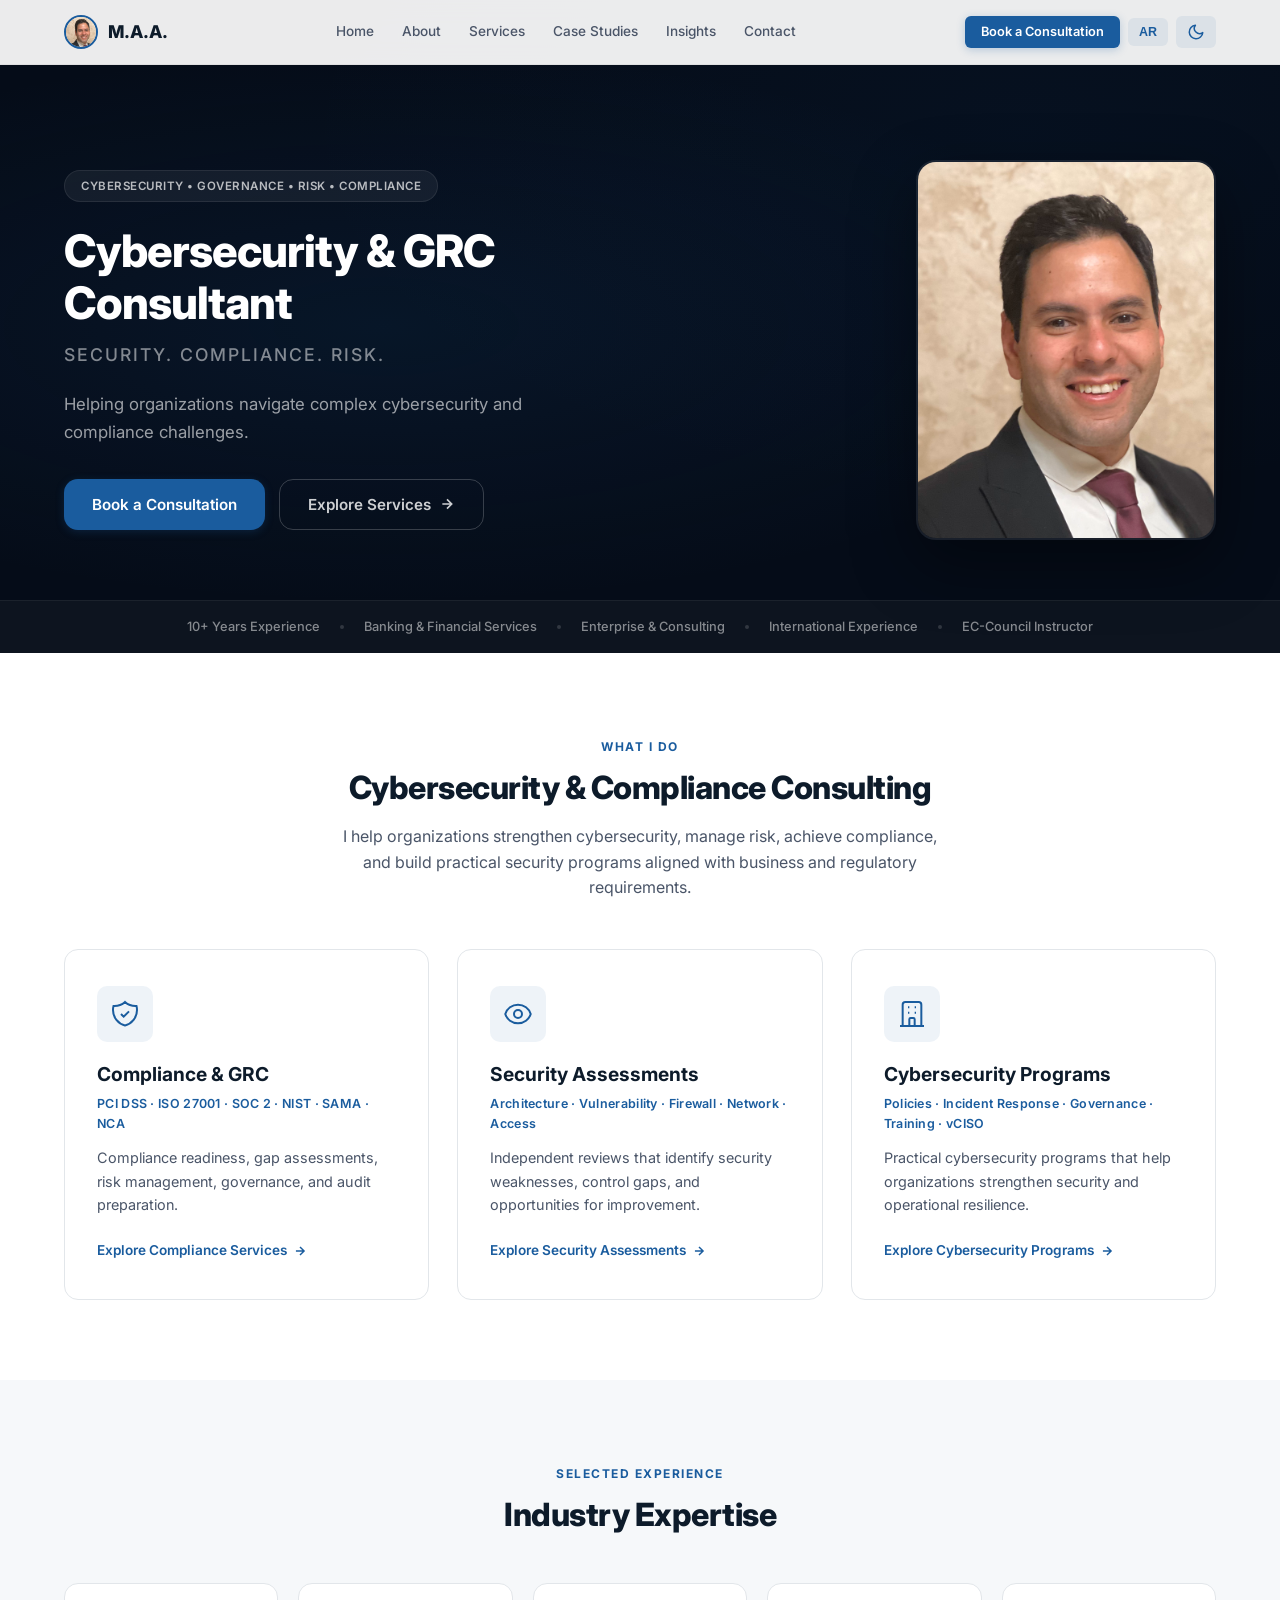
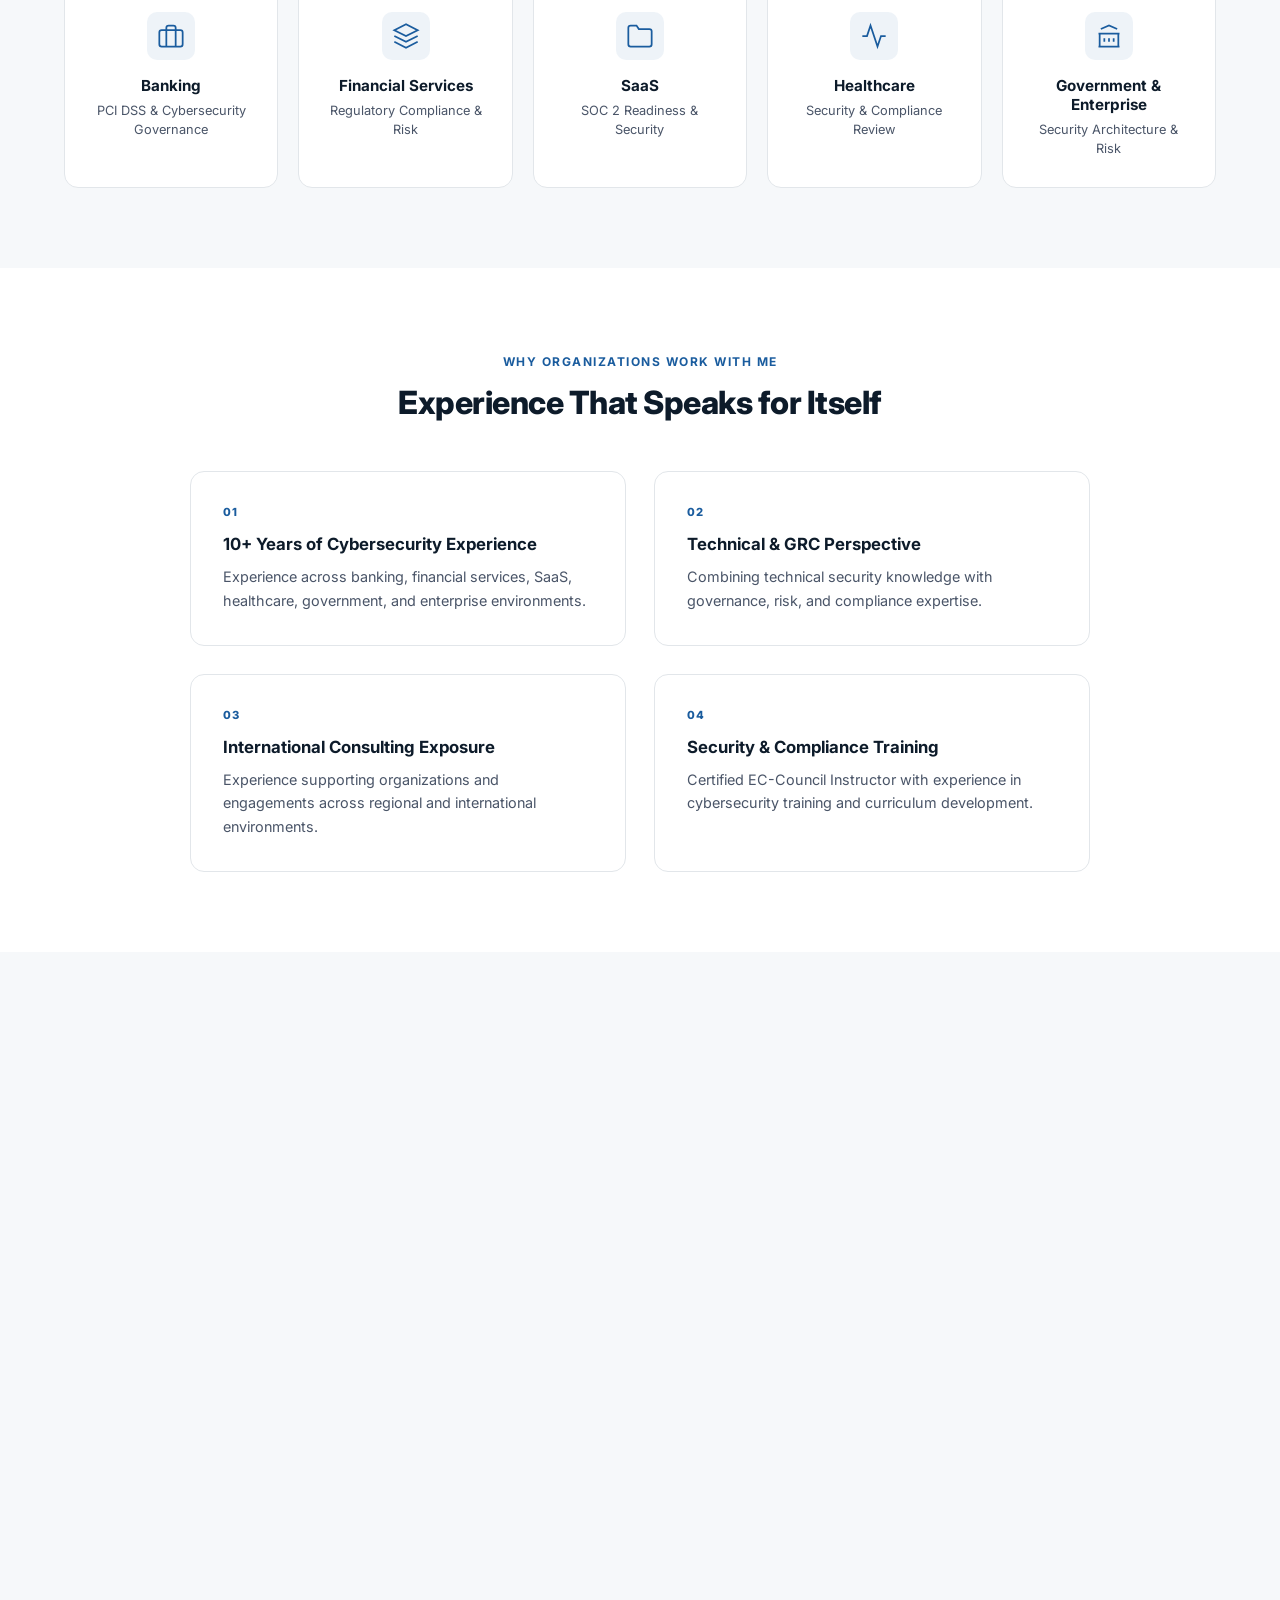
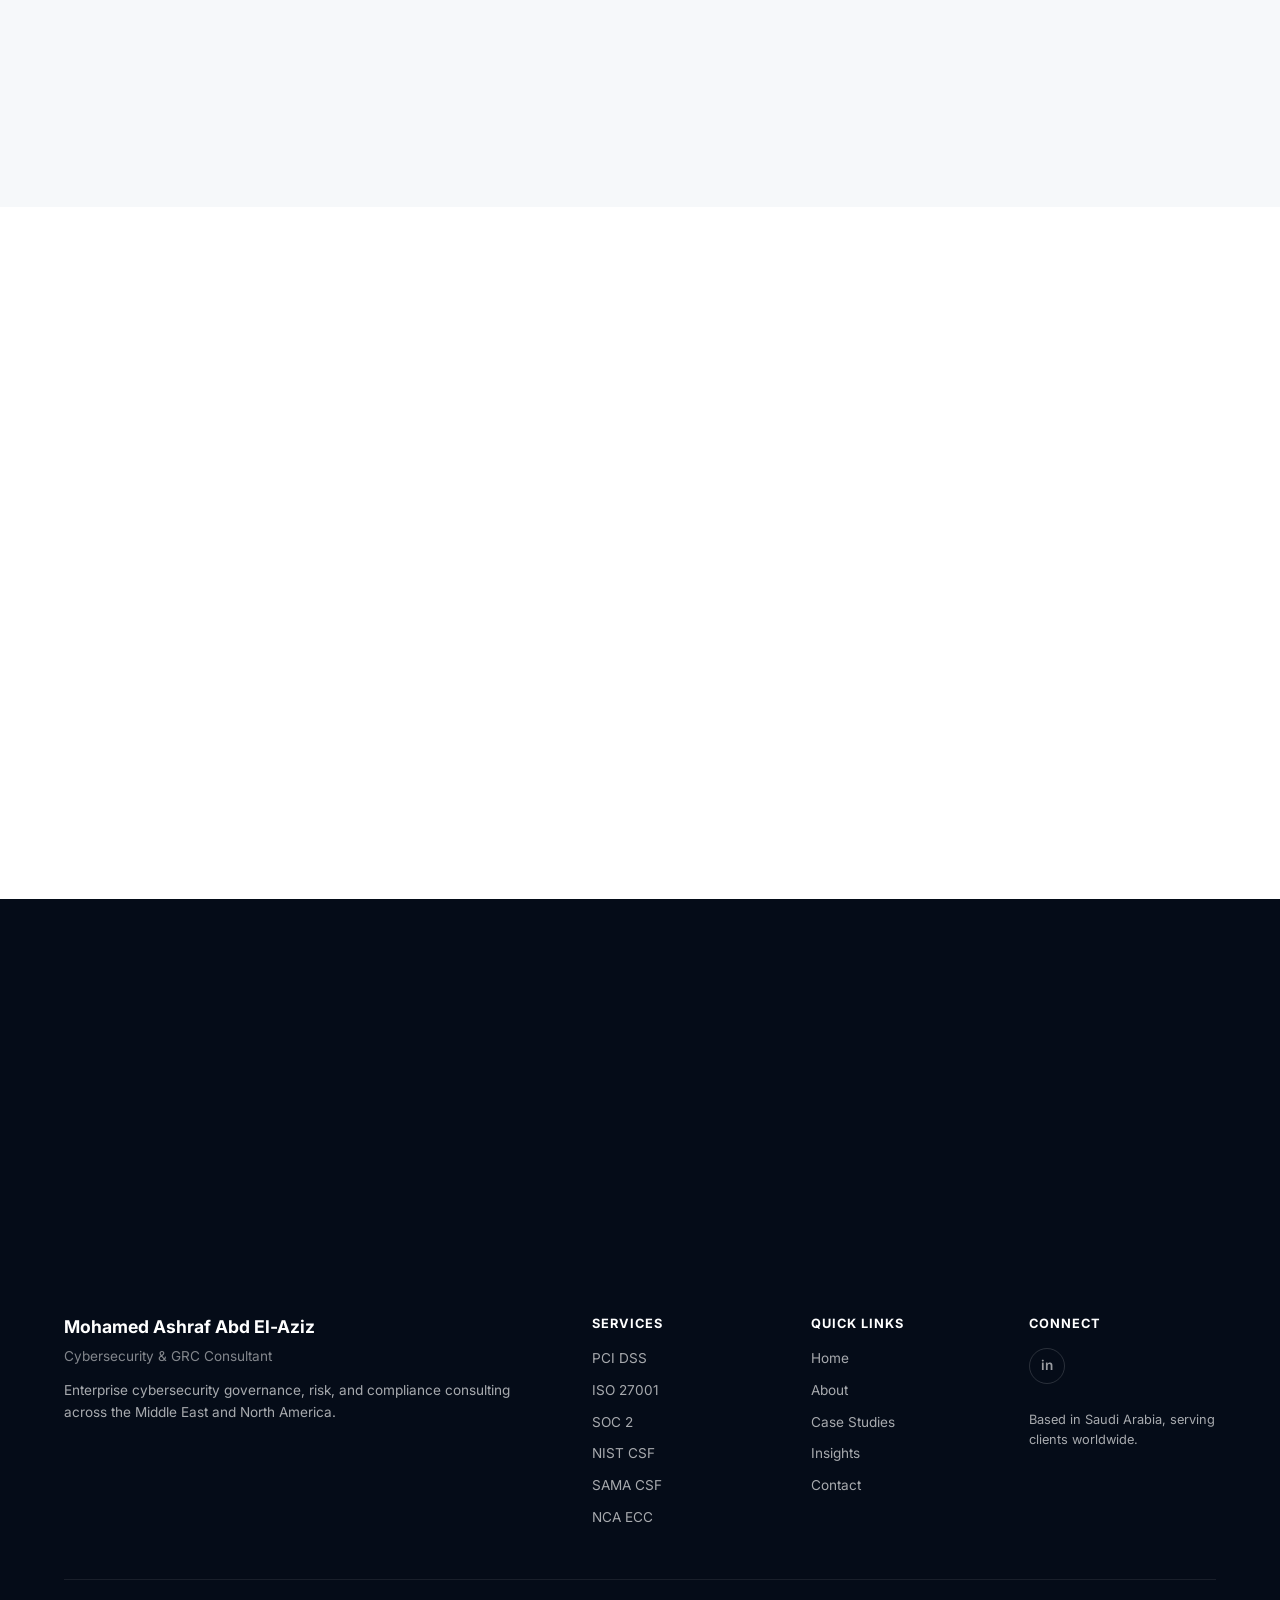
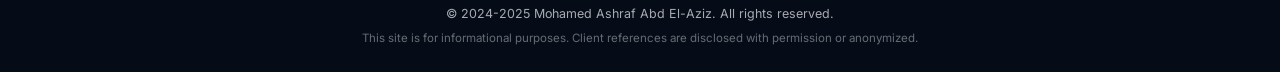
==== commit 9a6125d6: "feat: hero photo editable in admin mode" ====
--- a/docs/index.html
+++ b/docs/index.html
@@ -65,7 +65,7 @@
 </div>
 </div>
 <div class="hero-visual">
-<img src="images/mohamed.png" alt="Mohamed Ashraf Abd El-Aziz" class="hero-photo">
+<img src="images/mohamed.png" alt="Mohamed Ashraf Abd El-Aziz" class="hero-photo" data-edit="heroPhoto">
 </div>
 </div>
 <div class="hero-credibility">
--- a/docs/css/styles.css
+++ b/docs/css/styles.css
@@ -147,6 +147,11 @@
 .editable-active[data-edit="navPhoto"] {
   box-shadow: 0 0 0 2px var(--accent), 0 0 12px rgba(26,92,158,0.4);
 }
+.editable-active[data-edit="heroPhoto"] {
+  box-shadow: 0 0 0 3px var(--accent), 0 0 24px rgba(26,92,158,0.35);
+  cursor: pointer;
+}
+.hero-photo.editable-active { cursor: pointer; }
 .nav-links { display: flex; gap: 28px; align-items: center; }
 .nav-links a {
   color: var(--text-secondary); text-decoration: none;
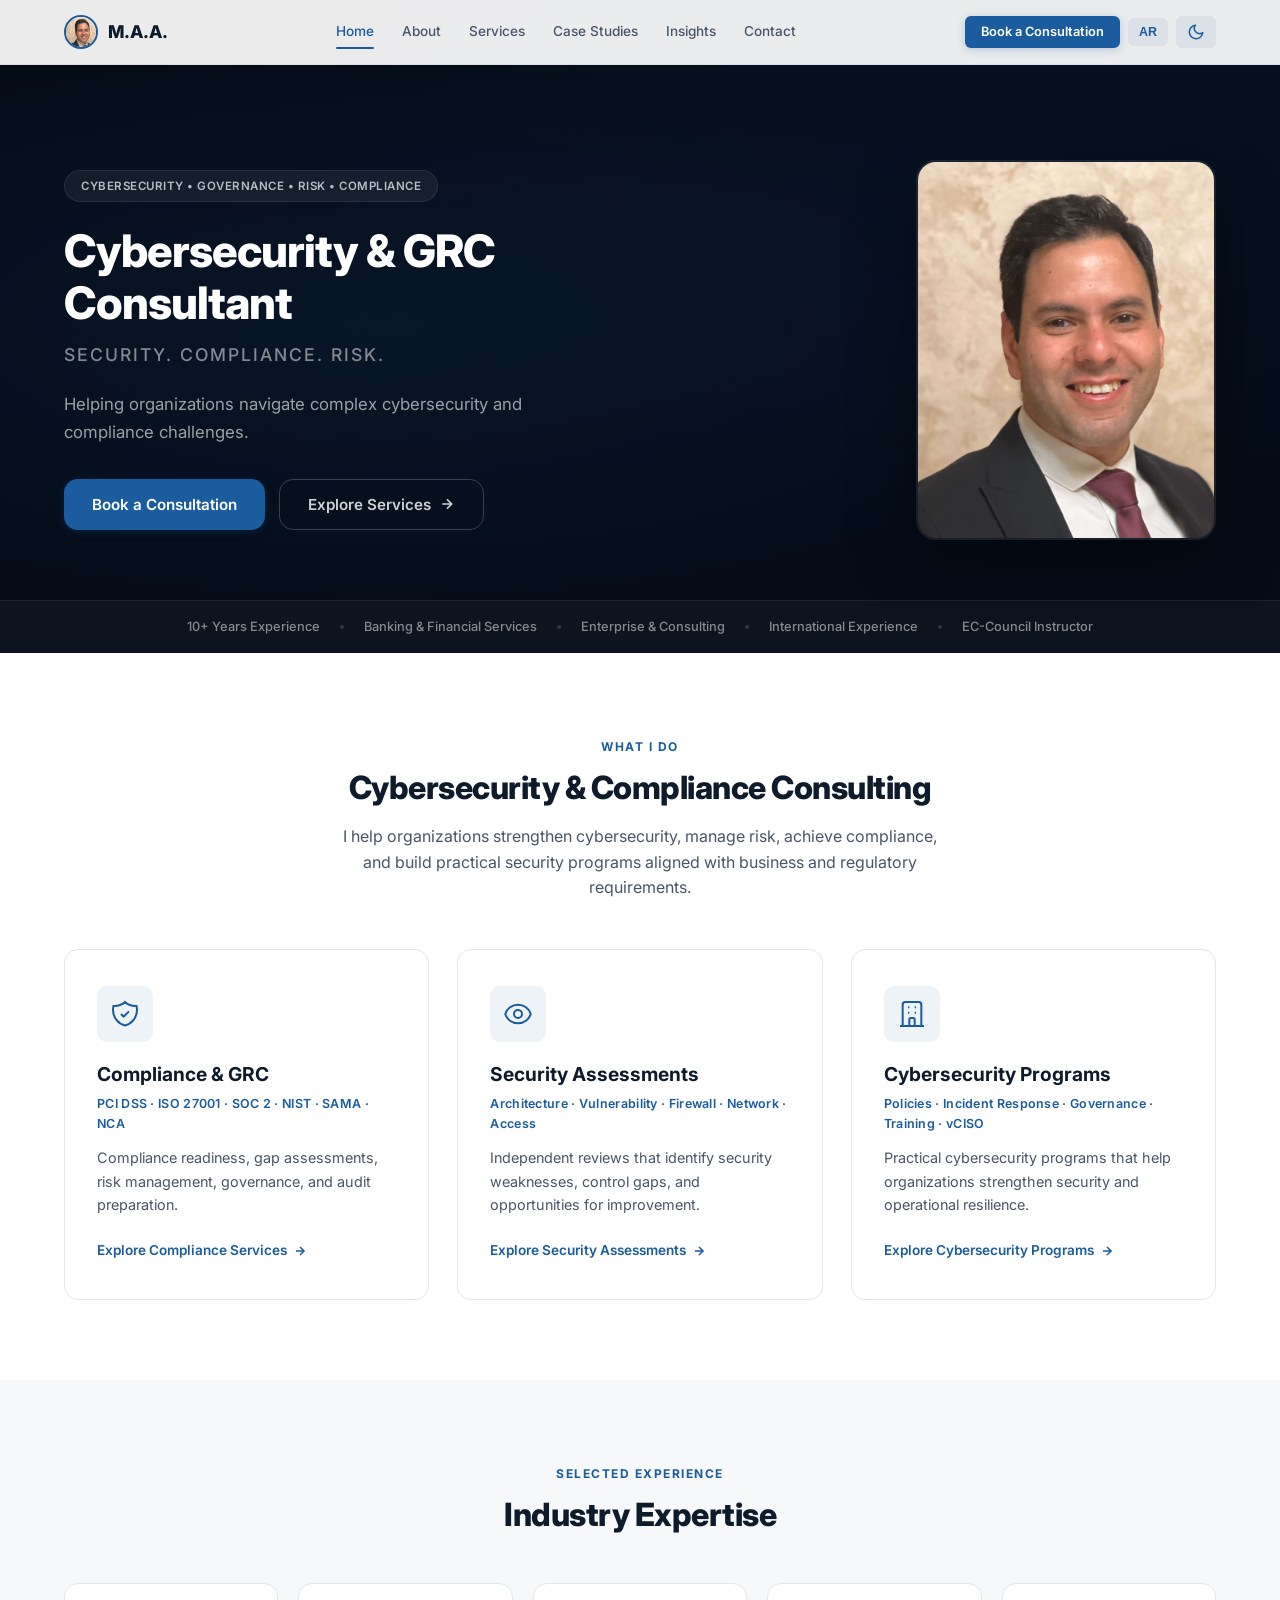
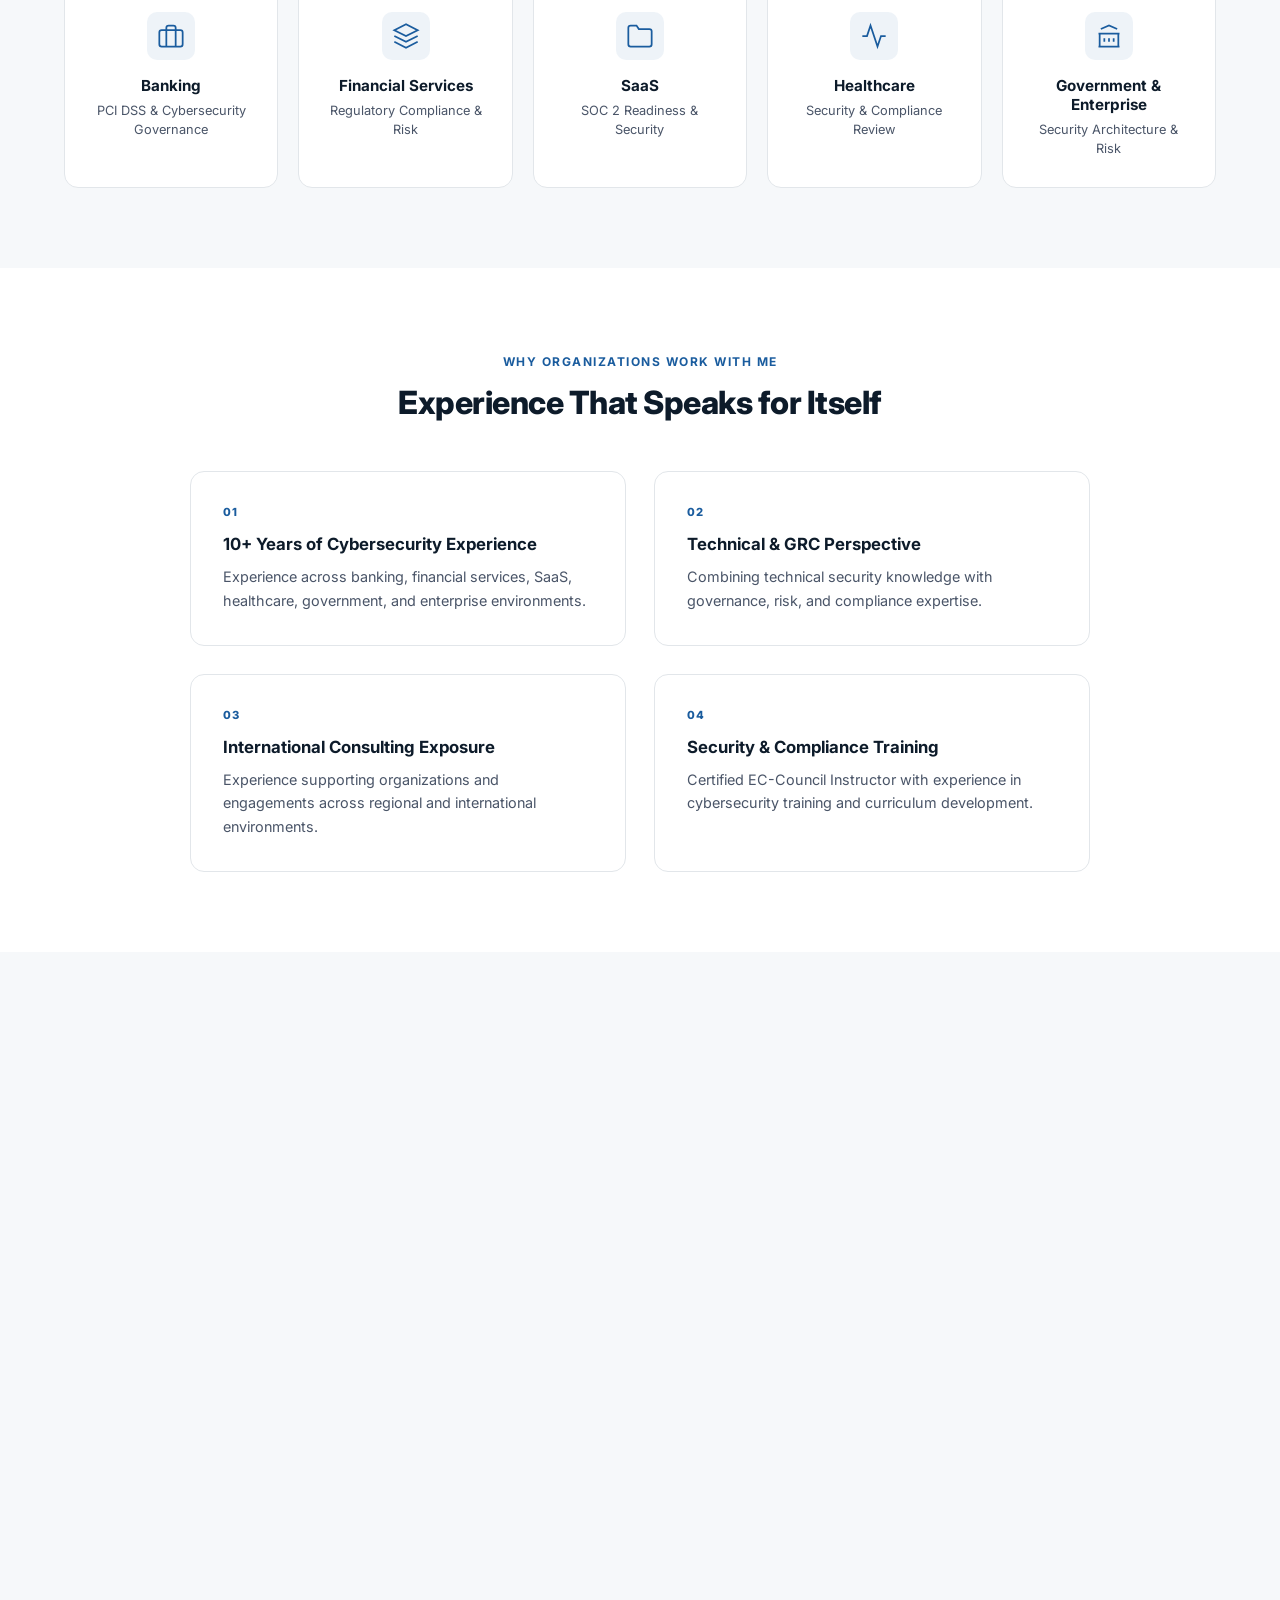
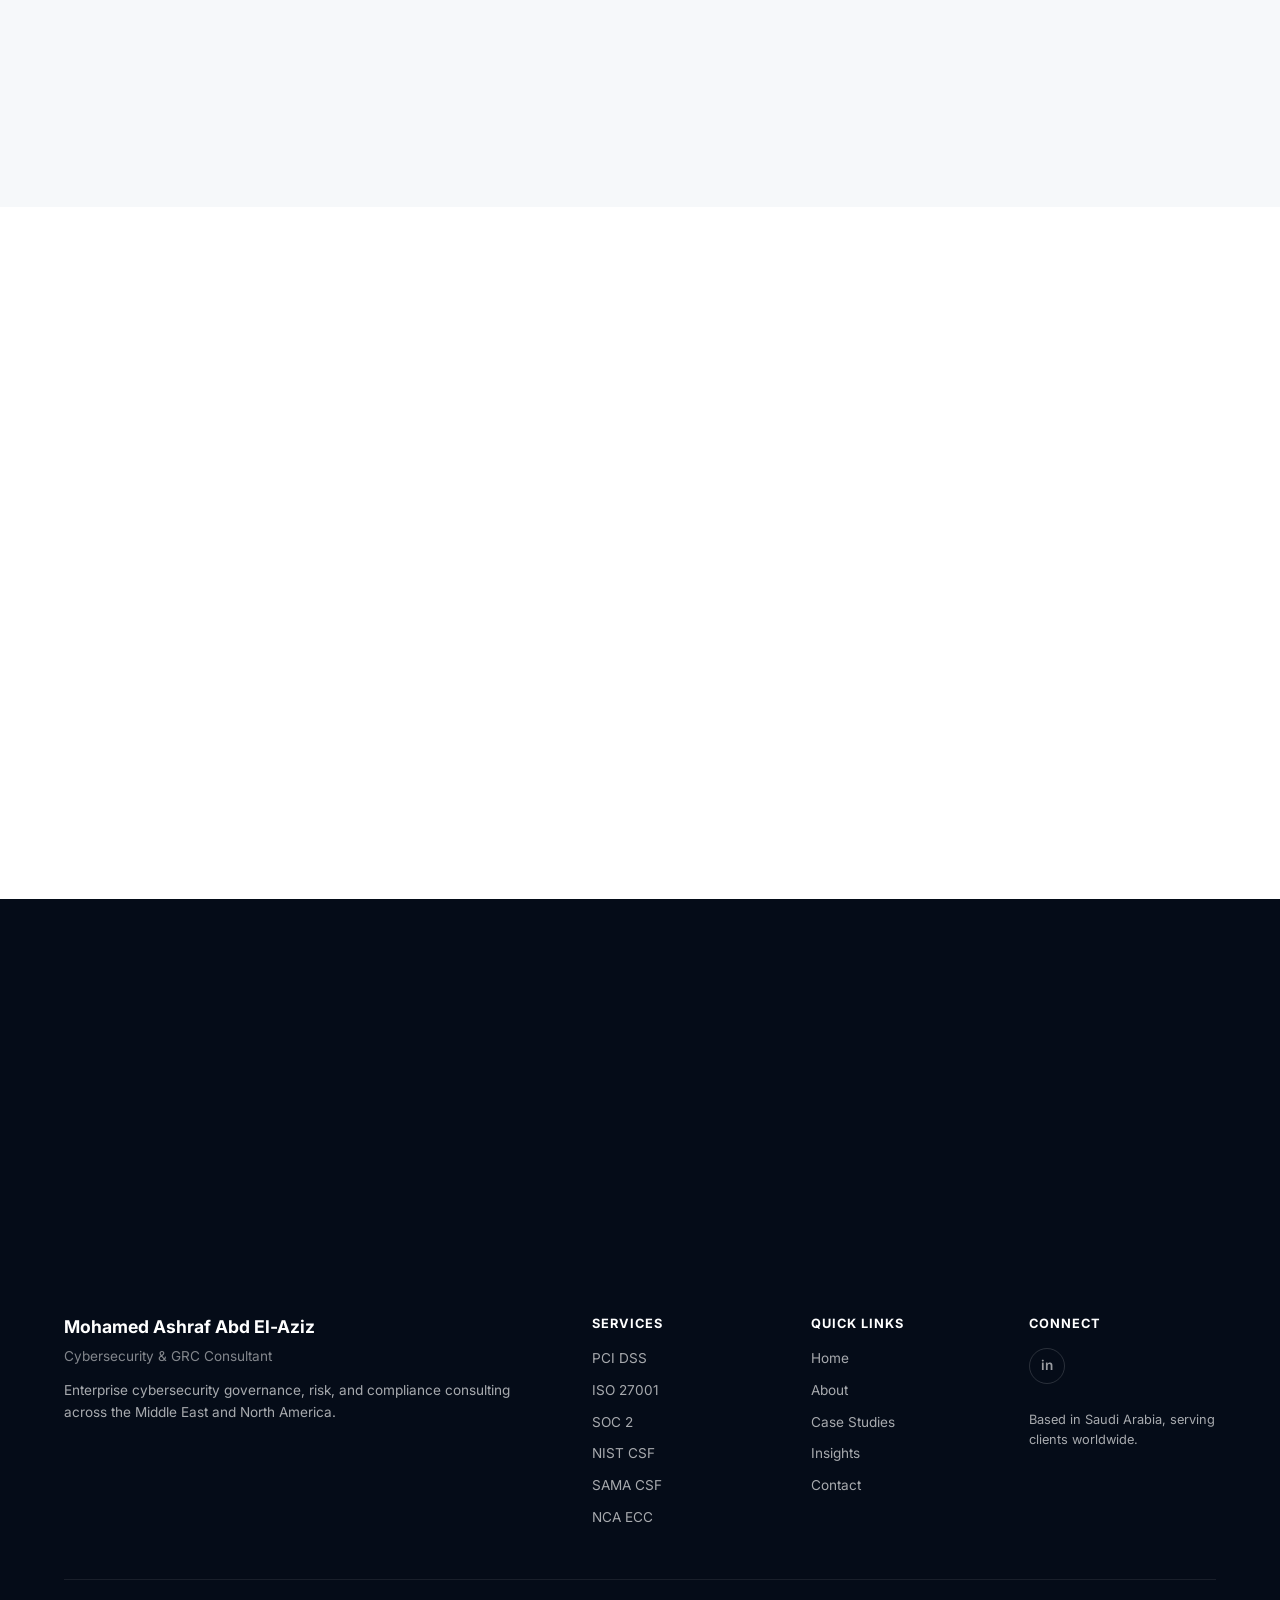
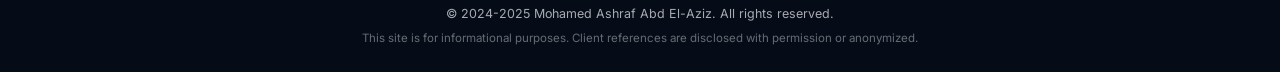
==== commit 4afe5a4b: "feat: full edit mode support, fix all broken links, update meta URLs" ====
--- a/docs/index.html
+++ b/docs/index.html
@@ -7,11 +7,11 @@
 <meta name="description" content="Cybersecurity and GRC consulting for financial institutions, SaaS, healthcare, and government. PCI DSS, ISO 27001, SOC 2, SAMA CSF, NCA ECC.">
 <meta name="keywords" content="Cybersecurity Consultant, GRC Consultant, PCI DSS, ISO 27001, SOC 2, SAMA CSF, NCA ECC, Jeddah, Saudi Arabia, vCISO, Risk Management, Compliance">
 <meta name="robots" content="index, follow">
-<link rel="canonical" href="https://mashraf1990.github.io/cyber-grc-bos/">
+<link rel="canonical" href="https://mashraf1990.github.io/002-My-Portfolio/">
 <meta property="og:title" content="Mohamed Ashraf Abd El-Aziz — Cybersecurity & GRC Consultant">
 <meta property="og:description" content="Cybersecurity and GRC consulting for financial institutions, SaaS, healthcare, and government.">
 <meta property="og:type" content="website">
-<meta property="og:url" content="https://mashraf1990.github.io/cyber-grc-bos/">
+<meta property="og:url" content="https://mashraf1990.github.io/002-My-Portfolio/">
 <link rel="preconnect" href="https://fonts.googleapis.com">
 <link rel="preconnect" href="https://fonts.gstatic.com" crossorigin>
 <link href="https://fonts.googleapis.com/css2?family=Inter:wght@300;400;500;600;700;800;900&display=swap" rel="stylesheet" media="print" onload="this.media='all'">
@@ -22,20 +22,20 @@
 <!-- ==================== NAVIGATION ==================== -->
 <nav class="navbar" role="navigation" aria-label="Main navigation">
 <div class="container nav-container">
-<a href="#" class="nav-logo" aria-label="Home">
+<a href="#home" class="nav-logo" aria-label="Home">
 <img src="images/mohamed.png" alt="Mohamed Ashraf" class="nav-photo" data-edit="navPhoto">
 <span class="nav-logo-text" data-edit="navBrand">M.A.A.</span>
 </a>
 <div class="nav-links" id="navLinks" role="menubar">
-<a href="#" class="active" role="menuitem">Home</a>
-<a href="#about" role="menuitem">About</a>
-<a href="#services" role="menuitem">Services</a>
-<a href="#case-studies" role="menuitem">Case Studies</a>
-<a href="#insights" role="menuitem">Insights</a>
-<a href="#contact" role="menuitem">Contact</a>
+<a href="#home" class="active" role="menuitem" data-i18n="navHome">Home</a>
+<a href="#about" role="menuitem" data-i18n="navAbout">About</a>
+<a href="#services" role="menuitem" data-i18n="navServices">Services</a>
+<a href="#case-studies" role="menuitem" data-i18n="navCaseStudies">Case Studies</a>
+<a href="#insights" role="menuitem" data-i18n="navInsights">Insights</a>
+<a href="#contact" role="menuitem" data-i18n="navContact">Contact</a>
 </div>
 <div class="nav-actions">
-<a href="#contact" class="btn btn-primary btn-sm nav-cta">Book a Consultation</a>
+<a href="#contact" class="btn btn-primary btn-sm nav-cta" data-i18n="navCTA">Book a Consultation</a>
 <button class="nav-icon-btn" id="langToggle" aria-label="Toggle language">AR</button>
 <button class="nav-icon-btn" id="themeToggle" aria-label="Toggle theme">
 <svg width="18" height="18" viewBox="0 0 24 24" fill="none" stroke="currentColor" stroke-width="2" stroke-linecap="round" stroke-linejoin="round"><path d="M21 12.79A9 9 0 1 1 11.21 3 7 7 0 0 0 21 12.79z"/></svg>
@@ -50,16 +50,16 @@
 <div class="hero-gradient"></div>
 <div class="container hero-container">
 <div class="hero-content">
-<div class="hero-badge">CYBERSECURITY &bull; GOVERNANCE &bull; RISK &bull; COMPLIANCE</div>
-<h1 class="hero-title">Cybersecurity &amp; GRC Consultant</h1>
-<p class="hero-tagline">Security. Compliance. Risk.</p>
+<div class="hero-badge" data-edit="heroBadge">CYBERSECURITY &bull; GOVERNANCE &bull; RISK &bull; COMPLIANCE</div>
+<h1 class="hero-title" data-edit="heroTitle">Cybersecurity &amp; GRC Consultant</h1>
+<p class="hero-tagline" data-edit="heroTagline">Security. Compliance. Risk.</p>
 <p class="hero-subtitle" data-i18n="heroSub" data-edit="heroSub">Helping organizations navigate complex cybersecurity and compliance challenges.</p>
 <div class="hero-ctas">
 <a href="#contact" class="btn btn-primary btn-lg">
-<span data-i18n="schedule">Book a Consultation</span>
+<span data-i18n="schedule" data-edit="ctaConsult">Book a Consultation</span>
 </a>
 <a href="#services" class="btn btn-outline btn-lg">
-<span data-i18n="explore">Explore Services</span>
+<span data-i18n="explore" data-edit="ctaExplore">Explore Services</span>
 <svg width="16" height="16" viewBox="0 0 24 24" fill="none" stroke="currentColor" stroke-width="2.5"><path d="M5 12h14M12 5l7 7-7 7"/></svg>
 </a>
 </div>
@@ -70,15 +70,15 @@
 </div>
 <div class="hero-credibility">
 <div class="container cred-container">
-<div class="cred-item">10+ Years Experience</div>
+<div class="cred-item" data-edit="cred1">10+ Years Experience</div>
 <div class="cred-divider"></div>
-<div class="cred-item">Banking &amp; Financial Services</div>
+<div class="cred-item" data-edit="cred2">Banking &amp; Financial Services</div>
 <div class="cred-divider"></div>
-<div class="cred-item">Enterprise &amp; Consulting</div>
+<div class="cred-item" data-edit="cred3">Enterprise &amp; Consulting</div>
 <div class="cred-divider"></div>
-<div class="cred-item">International Experience</div>
+<div class="cred-item" data-edit="cred4">International Experience</div>
 <div class="cred-divider"></div>
-<div class="cred-item">EC-Council Instructor</div>
+<div class="cred-item" data-edit="cred5">EC-Council Instructor</div>
 </div>
 </div>
 </section>
@@ -87,37 +87,37 @@
 <section class="section" id="services">
 <div class="container">
 <div class="section-header">
-<span class="section-label">What I Do</span>
-<h2 class="section-title">Cybersecurity &amp; Compliance Consulting</h2>
-<p class="section-desc">I help organizations strengthen cybersecurity, manage risk, achieve compliance, and build practical security programs aligned with business and regulatory requirements.</p>
+<span class="section-label" data-edit="svcLabel">What I Do</span>
+<h2 class="section-title" data-edit="svcTitle">Cybersecurity &amp; Compliance Consulting</h2>
+<p class="section-desc" data-edit="svcDesc">I help organizations strengthen cybersecurity, manage risk, achieve compliance, and build practical security programs aligned with business and regulatory requirements.</p>
 </div>
 <div class="services-grid">
 <div class="service-card">
 <div class="service-card-icon">
 <svg width="32" height="32" viewBox="0 0 24 24" fill="none" stroke="currentColor" stroke-width="1.5"><path d="M9 12l2 2 4-4m5.618-4.016A11.955 11.955 0 0112 2.944a11.955 11.955 0 01-8.618 3.04A12.02 12.02 0 003 9c0 5.591 3.824 10.29 9 11.622 5.176-1.332 9-6.03 9-11.622 0-1.042-.133-2.052-.382-3.016z"/></svg>
 </div>
-<h3>Compliance &amp; GRC</h3>
-<p class="service-tags">PCI DSS &middot; ISO 27001 &middot; SOC 2 &middot; NIST &middot; SAMA &middot; NCA</p>
-<p class="service-desc">Compliance readiness, gap assessments, risk management, governance, and audit preparation.</p>
-<a href="#" class="service-link">Explore Compliance Services <svg width="14" height="14" viewBox="0 0 24 24" fill="none" stroke="currentColor" stroke-width="2.5"><path d="M5 12h14M12 5l7 7-7 7"/></svg></a>
+<h3 data-edit="svcCard1Title">Compliance &amp; GRC</h3>
+<p class="service-tags" data-edit="svcCard1Tags">PCI DSS &middot; ISO 27001 &middot; SOC 2 &middot; NIST &middot; SAMA &middot; NCA</p>
+<p class="service-desc" data-edit="svcCard1Desc">Compliance readiness, gap assessments, risk management, governance, and audit preparation.</p>
+<a href="#contact" class="service-link" data-edit="svcCard1Link">Explore Compliance Services <svg width="14" height="14" viewBox="0 0 24 24" fill="none" stroke="currentColor" stroke-width="2.5"><path d="M5 12h14M12 5l7 7-7 7"/></svg></a>
 </div>
 <div class="service-card">
 <div class="service-card-icon">
 <svg width="32" height="32" viewBox="0 0 24 24" fill="none" stroke="currentColor" stroke-width="1.5"><path d="M15 12a3 3 0 11-6 0 3 3 0 016 0z"/><path d="M2.458 12C3.732 7.943 7.523 5 12 5c4.478 0 8.268 2.943 9.542 7-1.274 4.057-5.064 7-9.542 7-4.477 0-8.268-2.943-9.542-7z"/></svg>
 </div>
-<h3>Security Assessments</h3>
-<p class="service-tags">Architecture &middot; Vulnerability &middot; Firewall &middot; Network &middot; Access</p>
-<p class="service-desc">Independent reviews that identify security weaknesses, control gaps, and opportunities for improvement.</p>
-<a href="#" class="service-link">Explore Security Assessments <svg width="14" height="14" viewBox="0 0 24 24" fill="none" stroke="currentColor" stroke-width="2.5"><path d="M5 12h14M12 5l7 7-7 7"/></svg></a>
+<h3 data-edit="svcCard2Title">Security Assessments</h3>
+<p class="service-tags" data-edit="svcCard2Tags">Architecture &middot; Vulnerability &middot; Firewall &middot; Network &middot; Access</p>
+<p class="service-desc" data-edit="svcCard2Desc">Independent reviews that identify security weaknesses, control gaps, and opportunities for improvement.</p>
+<a href="#contact" class="service-link" data-edit="svcCard2Link">Explore Security Assessments <svg width="14" height="14" viewBox="0 0 24 24" fill="none" stroke="currentColor" stroke-width="2.5"><path d="M5 12h14M12 5l7 7-7 7"/></svg></a>
 </div>
 <div class="service-card">
 <div class="service-card-icon">
 <svg width="32" height="32" viewBox="0 0 24 24" fill="none" stroke="currentColor" stroke-width="1.5"><path d="M19 21V5a2 2 0 00-2-2H7a2 2 0 00-2 2v16m14 0h2m-2 0h-5m-9 0H3m2 0h5M9 7h1m-1 4h1m4-4h1m-1 4h1m-5 10v-5a1 1 0 011-1h2a1 1 0 011 1v5m-4 0h4"/></svg>
 </div>
-<h3>Cybersecurity Programs</h3>
-<p class="service-tags">Policies &middot; Incident Response &middot; Governance &middot; Training &middot; vCISO</p>
-<p class="service-desc">Practical cybersecurity programs that help organizations strengthen security and operational resilience.</p>
-<a href="#" class="service-link">Explore Cybersecurity Programs <svg width="14" height="14" viewBox="0 0 24 24" fill="none" stroke="currentColor" stroke-width="2.5"><path d="M5 12h14M12 5l7 7-7 7"/></svg></a>
+<h3 data-edit="svcCard3Title">Cybersecurity Programs</h3>
+<p class="service-tags" data-edit="svcCard3Tags">Policies &middot; Incident Response &middot; Governance &middot; Training &middot; vCISO</p>
+<p class="service-desc" data-edit="svcCard3Desc">Practical cybersecurity programs that help organizations strengthen security and operational resilience.</p>
+<a href="#contact" class="service-link" data-edit="svcCard3Link">Explore Cybersecurity Programs <svg width="14" height="14" viewBox="0 0 24 24" fill="none" stroke="currentColor" stroke-width="2.5"><path d="M5 12h14M12 5l7 7-7 7"/></svg></a>
 </div>
 </div>
 </div>
@@ -127,44 +127,44 @@
 <section class="section section-alt" id="experience">
 <div class="container">
 <div class="section-header">
-<span class="section-label">Selected Experience</span>
-<h2 class="section-title">Industry Expertise</h2>
+<span class="section-label" data-edit="expLabel">Selected Experience</span>
+<h2 class="section-title" data-edit="expTitle">Industry Expertise</h2>
 </div>
 <div class="exp-grid">
 <div class="exp-card">
 <div class="exp-card-icon">
 <svg width="28" height="28" viewBox="0 0 24 24" fill="none" stroke="currentColor" stroke-width="1.5"><rect x="2" y="7" width="20" height="14" rx="2"/><path d="M16 21V5a2 2 0 00-2-2h-4a2 2 0 00-2 2v16"/></svg>
 </div>
-<h4>Banking</h4>
-<p>PCI DSS &amp; Cybersecurity Governance</p>
+<h4 data-edit="expCard1Title">Banking</h4>
+<p data-edit="expCard1Desc">PCI DSS &amp; Cybersecurity Governance</p>
 </div>
 <div class="exp-card">
 <div class="exp-card-icon">
 <svg width="28" height="28" viewBox="0 0 24 24" fill="none" stroke="currentColor" stroke-width="1.5"><path d="M12 2L2 7l10 5 10-5-10-5zM2 17l10 5 10-5M2 12l10 5 10-5"/></svg>
 </div>
-<h4>Financial Services</h4>
-<p>Regulatory Compliance &amp; Risk</p>
+<h4 data-edit="expCard2Title">Financial Services</h4>
+<p data-edit="expCard2Desc">Regulatory Compliance &amp; Risk</p>
 </div>
 <div class="exp-card">
 <div class="exp-card-icon">
 <svg width="28" height="28" viewBox="0 0 24 24" fill="none" stroke="currentColor" stroke-width="1.5"><path d="M22 19a2 2 0 01-2 2H4a2 2 0 01-2-2V5a2 2 0 012-2h5l2 3h9a2 2 0 012 2z"/></svg>
 </div>
-<h4>SaaS</h4>
-<p>SOC 2 Readiness &amp; Security</p>
+<h4 data-edit="expCard3Title">SaaS</h4>
+<p data-edit="expCard3Desc">SOC 2 Readiness &amp; Security</p>
 </div>
 <div class="exp-card">
 <div class="exp-card-icon">
 <svg width="28" height="28" viewBox="0 0 24 24" fill="none" stroke="currentColor" stroke-width="1.5"><path d="M22 12h-4l-3 9L9 3l-3 9H2"/></svg>
 </div>
-<h4>Healthcare</h4>
-<p>Security &amp; Compliance Review</p>
+<h4 data-edit="expCard4Title">Healthcare</h4>
+<p data-edit="expCard4Desc">Security &amp; Compliance Review</p>
 </div>
 <div class="exp-card">
 <div class="exp-card-icon">
 <svg width="28" height="28" viewBox="0 0 24 24" fill="none" stroke="currentColor" stroke-width="1.5"><path d="M3 21h18M3 10h18M5 6l7-3 7 3M4 10v11M20 10v11M8 14v3M12 14v3M16 14v3"/></svg>
 </div>
-<h4>Government &amp; Enterprise</h4>
-<p>Security Architecture &amp; Risk</p>
+<h4 data-edit="expCard5Title">Government &amp; Enterprise</h4>
+<p data-edit="expCard5Desc">Security Architecture &amp; Risk</p>
 </div>
 </div>
 </div>
@@ -174,29 +174,29 @@
 <section class="section" id="about">
 <div class="container">
 <div class="section-header">
-<span class="section-label">Why Organizations Work With Me</span>
-<h2 class="section-title">Experience That Speaks for Itself</h2>
+<span class="section-label" data-edit="whyLabel">Why Organizations Work With Me</span>
+<h2 class="section-title" data-edit="whyTitle">Experience That Speaks for Itself</h2>
 </div>
 <div class="why-grid">
 <div class="why-item">
 <div class="why-num">01</div>
-<h4>10+ Years of Cybersecurity Experience</h4>
-<p>Experience across banking, financial services, SaaS, healthcare, government, and enterprise environments.</p>
+<h4 data-edit="whyItem1Title">10+ Years of Cybersecurity Experience</h4>
+<p data-edit="whyItem1Desc">Experience across banking, financial services, SaaS, healthcare, government, and enterprise environments.</p>
 </div>
 <div class="why-item">
 <div class="why-num">02</div>
-<h4>Technical &amp; GRC Perspective</h4>
-<p>Combining technical security knowledge with governance, risk, and compliance expertise.</p>
+<h4 data-edit="whyItem2Title">Technical &amp; GRC Perspective</h4>
+<p data-edit="whyItem2Desc">Combining technical security knowledge with governance, risk, and compliance expertise.</p>
 </div>
 <div class="why-item">
 <div class="why-num">03</div>
-<h4>International Consulting Exposure</h4>
-<p>Experience supporting organizations and engagements across regional and international environments.</p>
+<h4 data-edit="whyItem3Title">International Consulting Exposure</h4>
+<p data-edit="whyItem3Desc">Experience supporting organizations and engagements across regional and international environments.</p>
 </div>
 <div class="why-item">
 <div class="why-num">04</div>
-<h4>Security &amp; Compliance Training</h4>
-<p>Certified EC-Council Instructor with experience in cybersecurity training and curriculum development.</p>
+<h4 data-edit="whyItem4Title">Security &amp; Compliance Training</h4>
+<p data-edit="whyItem4Desc">Certified EC-Council Instructor with experience in cybersecurity training and curriculum development.</p>
 </div>
 </div>
 </div>
@@ -206,77 +206,77 @@
 <section class="section section-alt" id="case-studies">
 <div class="container">
 <div class="section-header">
-<span class="section-label">Case Studies</span>
-<h2 class="section-title">Selected Engagements</h2>
-<p class="section-desc">These engagements reflect real outcomes. Client names are disclosed only with permission; others are anonymized.</p>
+<span class="section-label" data-edit="csLabel">Case Studies</span>
+<h2 class="section-title" data-edit="csTitle">Selected Engagements</h2>
+<p class="section-desc" data-edit="csDesc">These engagements reflect real outcomes. Client names are disclosed only with permission; others are anonymized.</p>
 </div>
 <div class="cs-grid">
 <article class="cs-card">
 <div class="cs-meta">
-<span class="cs-tag">PCI DSS</span>
-<span class="cs-location">Financial Institution, Saudi Arabia</span>
-</div>
-<h3>PCI DSS Compliance Program</h3>
+<span class="cs-tag" data-edit="csCard1Tag">PCI DSS</span>
+<span class="cs-location" data-edit="csCard1Loc">Financial Institution, Saudi Arabia</span>
+</div>
+<h3 data-edit="csCard1Title">PCI DSS Compliance Program</h3>
 <div class="cs-body">
 <div class="cs-col">
-<h5>Challenge</h5>
-<p>A major financial institution required full PCI DSS compliance across all 12 requirements with an upcoming audit deadline.</p>
-</div>
-<div class="cs-col">
-<h5>Approach</h5>
-<p>Led end-to-end compliance program including gap analysis, remediation planning, evidence collection, and QSA audit coordination.</p>
-</div>
-<div class="cs-col">
-<h5>Outcome</h5>
-<p>Achieved audit readiness with a structured compliance program and clear evidence documentation.</p>
+<h5 data-edit="csCard1ChalH">Challenge</h5>
+<p data-edit="csCard1ChalP">A major financial institution required full PCI DSS compliance across all 12 requirements with an upcoming audit deadline.</p>
+</div>
+<div class="cs-col">
+<h5 data-edit="csCard1ApprH">Approach</h5>
+<p data-edit="csCard1ApprP">Led end-to-end compliance program including gap analysis, remediation planning, evidence collection, and QSA audit coordination.</p>
+</div>
+<div class="cs-col">
+<h5 data-edit="csCard1OutH">Outcome</h5>
+<p data-edit="csCard1OutP">Achieved audit readiness with a structured compliance program and clear evidence documentation.</p>
 </div>
 </div>
 </article>
 <article class="cs-card">
 <div class="cs-meta">
-<span class="cs-tag">SOC 2</span>
-<span class="cs-location">SaaS Organization, USA</span>
-</div>
-<h3>SOC 2 Readiness Assessment</h3>
+<span class="cs-tag" data-edit="csCard2Tag">SOC 2</span>
+<span class="cs-location" data-edit="csCard2Loc">SaaS Organization, USA</span>
+</div>
+<h3 data-edit="csCard2Title">SOC 2 Readiness Assessment</h3>
 <div class="cs-body">
 <div class="cs-col">
-<h5>Challenge</h5>
-<p>A US-based SaaS company needed SOC 2 Type II readiness to satisfy enterprise client requirements.</p>
-</div>
-<div class="cs-col">
-<h5>Approach</h5>
-<p>Conducted end-to-end readiness assessment, Trust Service Criteria mapping, and developed a compliance roadmap.</p>
-</div>
-<div class="cs-col">
-<h5>Outcome</h5>
-<p>Established a clear audit path with defined controls, evidence processes, and remediation plan.</p>
+<h5 data-edit="csCard2ChalH">Challenge</h5>
+<p data-edit="csCard2ChalP">A US-based SaaS company needed SOC 2 Type II readiness to satisfy enterprise client requirements.</p>
+</div>
+<div class="cs-col">
+<h5 data-edit="csCard2ApprH">Approach</h5>
+<p data-edit="csCard2ApprP">Conducted end-to-end readiness assessment, Trust Service Criteria mapping, and developed a compliance roadmap.</p>
+</div>
+<div class="cs-col">
+<h5 data-edit="csCard2OutH">Outcome</h5>
+<p data-edit="csCard2OutP">Established a clear audit path with defined controls, evidence processes, and remediation plan.</p>
 </div>
 </div>
 </article>
 <article class="cs-card">
 <div class="cs-meta">
-<span class="cs-tag">Architecture</span>
-<span class="cs-location">Government Enterprise, Saudi Arabia</span>
-</div>
-<h3>Security Architecture Review</h3>
+<span class="cs-tag" data-edit="csCard3Tag">Architecture</span>
+<span class="cs-location" data-edit="csCard3Loc">Government Enterprise, Saudi Arabia</span>
+</div>
+<h3 data-edit="csCard3Title">Security Architecture Review</h3>
 <div class="cs-body">
 <div class="cs-col">
-<h5>Challenge</h5>
-<p>A large-scale national development project required an independent security architecture assessment.</p>
-</div>
-<div class="cs-col">
-<h5>Approach</h5>
-<p>Performed comprehensive enterprise security architecture review covering network, cloud, application, and physical security layers.</p>
-</div>
-<div class="cs-col">
-<h5>Outcome</h5>
-<p>Delivered prioritized recommendations for strengthening the project's security posture.</p>
+<h5 data-edit="csCard3ChalH">Challenge</h5>
+<p data-edit="csCard3ChalP">A large-scale national development project required an independent security architecture assessment.</p>
+</div>
+<div class="cs-col">
+<h5 data-edit="csCard3ApprH">Approach</h5>
+<p data-edit="csCard3ApprP">Performed comprehensive enterprise security architecture review covering network, cloud, application, and physical security layers.</p>
+</div>
+<div class="cs-col">
+<h5 data-edit="csCard3OutH">Outcome</h5>
+<p data-edit="csCard3OutP">Delivered prioritized recommendations for strengthening the project's security posture.</p>
 </div>
 </div>
 </article>
 </div>
 <div class="section-footer">
-<a href="#" class="btn btn-outline">View All Case Studies</a>
+<a href="#contact" class="btn btn-outline" data-i18n="viewAllCS">View All Case Studies</a>
 </div>
 </div>
 </section>
@@ -285,32 +285,32 @@
 <section class="section" id="insights">
 <div class="container">
 <div class="section-header">
-<span class="section-label">Insights</span>
-<h2 class="section-title">Cybersecurity Resources &amp; Analysis</h2>
-<p class="section-desc">Practical guidance on compliance strategy, risk management, and governance best practices.</p>
+<span class="section-label" data-edit="insLabel">Insights</span>
+<h2 class="section-title" data-edit="insTitle">Cybersecurity Resources &amp; Analysis</h2>
+<p class="section-desc" data-edit="insDesc">Practical guidance on compliance strategy, risk management, and governance best practices.</p>
 </div>
 <div class="insights-grid">
 <article class="insight-card">
-<span class="insight-tag">Compliance</span>
-<h3>PCI DSS v4.0.1: What Changed and What to Do About It</h3>
-<p>A practical guide to the key changes in the latest version and how to prepare your organization for assessment.</p>
-<a href="#" class="insight-link">Read More <svg width="14" height="14" viewBox="0 0 24 24" fill="none" stroke="currentColor" stroke-width="2.5"><path d="M5 12h14M12 5l7 7-7 7"/></svg></a>
+<span class="insight-tag" data-edit="insCard1Tag">Compliance</span>
+<h3 data-edit="insCard1Title">PCI DSS v4.0.1: What Changed and What to Do About It</h3>
+<p data-edit="insCard1Desc">A practical guide to the key changes in the latest version and how to prepare your organization for assessment.</p>
+<a href="#insights" class="insight-link" data-i18n="readMore">Read More <svg width="14" height="14" viewBox="0 0 24 24" fill="none" stroke="currentColor" stroke-width="2.5"><path d="M5 12h14M12 5l7 7-7 7"/></svg></a>
 </article>
 <article class="insight-card">
-<span class="insight-tag">Strategy</span>
-<h3>The True Cost of Compliance (and the Cost of Non-Compliance)</h3>
-<p>Why leading organizations view compliance as an investment in revenue protection, not a cost center.</p>
-<a href="#" class="insight-link">Read More <svg width="14" height="14" viewBox="0 0 24 24" fill="none" stroke="currentColor" stroke-width="2.5"><path d="M5 12h14M12 5l7 7-7 7"/></svg></a>
+<span class="insight-tag" data-edit="insCard2Tag">Strategy</span>
+<h3 data-edit="insCard2Title">The True Cost of Compliance (and the Cost of Non-Compliance)</h3>
+<p data-edit="insCard2Desc">Why leading organizations view compliance as an investment in revenue protection, not a cost center.</p>
+<a href="#insights" class="insight-link" data-i18n="readMore">Read More <svg width="14" height="14" viewBox="0 0 24 24" fill="none" stroke="currentColor" stroke-width="2.5"><path d="M5 12h14M12 5l7 7-7 7"/></svg></a>
 </article>
 <article class="insight-card">
-<span class="insight-tag">Governance</span>
-<h3>Building a Board-Ready Cybersecurity Dashboard</h3>
-<p>How to communicate risk and compliance posture to executives in a language they understand and act on.</p>
-<a href="#" class="insight-link">Read More <svg width="14" height="14" viewBox="0 0 24 24" fill="none" stroke="currentColor" stroke-width="2.5"><path d="M5 12h14M12 5l7 7-7 7"/></svg></a>
+<span class="insight-tag" data-edit="insCard3Tag">Governance</span>
+<h3 data-edit="insCard3Title">Building a Board-Ready Cybersecurity Dashboard</h3>
+<p data-edit="insCard3Desc">How to communicate risk and compliance posture to executives in a language they understand and act on.</p>
+<a href="#insights" class="insight-link" data-i18n="readMore">Read More <svg width="14" height="14" viewBox="0 0 24 24" fill="none" stroke="currentColor" stroke-width="2.5"><path d="M5 12h14M12 5l7 7-7 7"/></svg></a>
 </article>
 </div>
 <div class="section-footer">
-<a href="#" class="btn btn-outline">View All Insights</a>
+<a href="#insights" class="btn btn-outline" data-i18n="viewAllInsights">View All Insights</a>
 </div>
 </div>
 </section>
@@ -319,11 +319,11 @@
 <section class="section cta-section" id="contact">
 <div class="container">
 <div class="cta-content">
-<h2>Have a Cybersecurity or Compliance Challenge?</h2>
-<p>Let's discuss your security, compliance, risk, or cybersecurity program requirements.</p>
+<h2 data-edit="ctaTitle">Have a Cybersecurity or Compliance Challenge?</h2>
+<p data-edit="ctaDesc">Let's discuss your security, compliance, risk, or cybersecurity program requirements.</p>
 <div class="cta-actions">
-<a href="#contact" class="btn btn-primary btn-lg">Book a Consultation</a>
-<a href="#" class="btn btn-outline btn-lg">Contact Me</a>
+<a href="#contact" class="btn btn-primary btn-lg" data-i18n="ctaConsult">Book a Consultation</a>
+<a href="#contact" class="btn btn-outline btn-lg" data-i18n="ctaContact">Contact Me</a>
 </div>
 </div>
 </div>
@@ -335,39 +335,39 @@
 <div class="footer-top">
 <div class="footer-brand">
 <h4 data-edit="footerBrand">Mohamed Ashraf Abd El-Aziz</h4>
-<p class="footer-tagline">Cybersecurity &amp; GRC Consultant</p>
-<p class="footer-desc">Enterprise cybersecurity governance, risk, and compliance consulting across the Middle East and North America.</p>
+<p class="footer-tagline" data-edit="footerTagline">Cybersecurity &amp; GRC Consultant</p>
+<p class="footer-desc" data-edit="footerDesc">Enterprise cybersecurity governance, risk, and compliance consulting across the Middle East and North America.</p>
 </div>
 <div class="footer-links">
 <div class="footer-col">
-<h5>Services</h5>
-<a href="#">PCI DSS</a>
-<a href="#">ISO 27001</a>
-<a href="#">SOC 2</a>
-<a href="#">NIST CSF</a>
-<a href="#">SAMA CSF</a>
-<a href="#">NCA ECC</a>
+<h5 data-edit="footerCol1Title">Services</h5>
+<a href="#services" data-edit="footerSvc1">PCI DSS</a>
+<a href="#services" data-edit="footerSvc2">ISO 27001</a>
+<a href="#services" data-edit="footerSvc3">SOC 2</a>
+<a href="#services" data-edit="footerSvc4">NIST CSF</a>
+<a href="#services" data-edit="footerSvc5">SAMA CSF</a>
+<a href="#services" data-edit="footerSvc6">NCA ECC</a>
 </div>
 <div class="footer-col">
-<h5>Quick Links</h5>
-<a href="#">Home</a>
-<a href="#about">About</a>
-<a href="#case-studies">Case Studies</a>
-<a href="#insights">Insights</a>
-<a href="#contact">Contact</a>
+<h5 data-edit="footerCol2Title">Quick Links</h5>
+<a href="#home" data-i18n="navHome">Home</a>
+<a href="#about" data-i18n="navAbout">About</a>
+<a href="#case-studies" data-i18n="navCaseStudies">Case Studies</a>
+<a href="#insights" data-i18n="navInsights">Insights</a>
+<a href="#contact" data-i18n="navContact">Contact</a>
 </div>
 <div class="footer-col">
-<h5>Connect</h5>
+<h5 data-edit="footerCol3Title">Connect</h5>
 <div class="footer-social">
 <a href="https://www.linkedin.com/in/mohamedashraf/" aria-label="LinkedIn">in</a>
 </div>
-<p class="footer-note">Based in Saudi Arabia, serving clients worldwide.</p>
+<p class="footer-note" data-edit="footerNote">Based in Saudi Arabia, serving clients worldwide.</p>
 </div>
 </div>
 </div>
 <div class="footer-bottom">
 <p>&copy; 2024-2025 Mohamed Ashraf Abd El-Aziz. All rights reserved.</p>
-<p class="footer-legal">This site is for informational purposes. Client references are disclosed with permission or anonymized.</p>
+<p class="footer-legal" data-edit="footerLegal">This site is for informational purposes. Client references are disclosed with permission or anonymized.</p>
 </div>
 </div>
 </footer>
